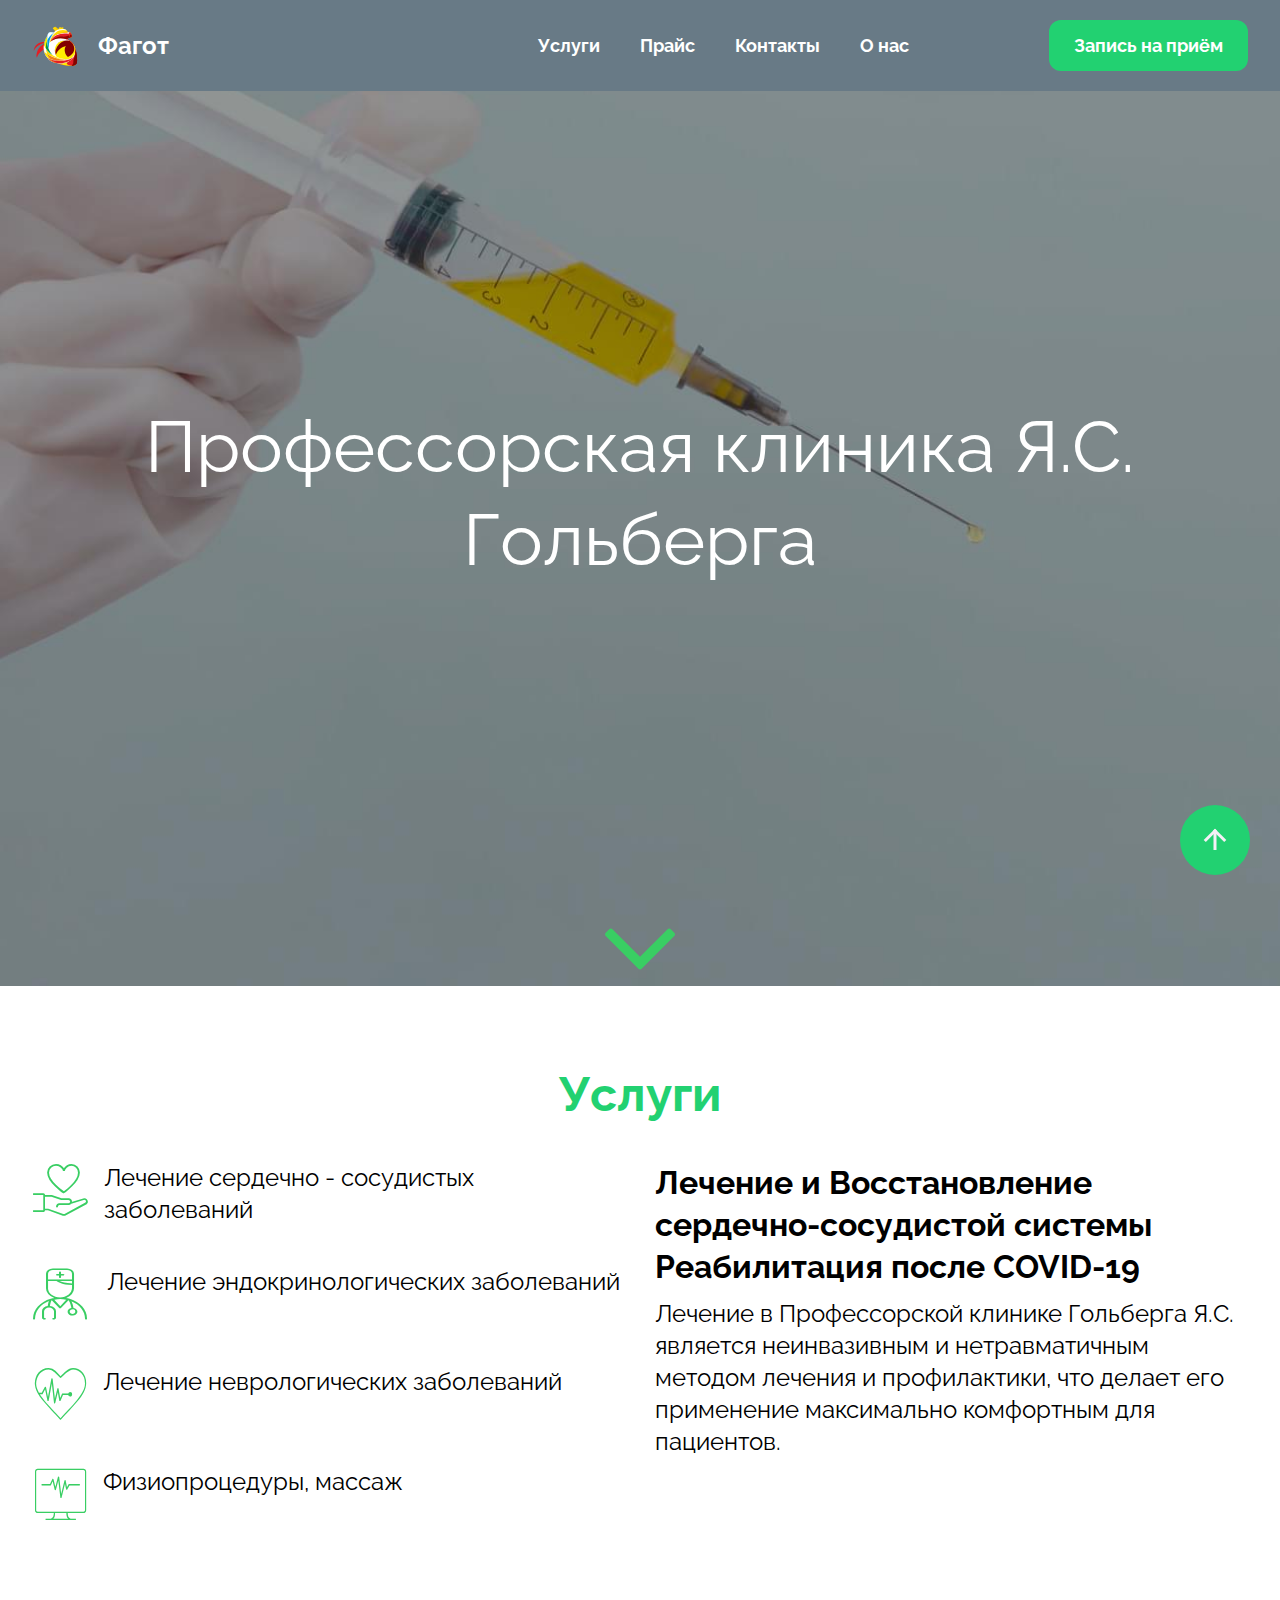
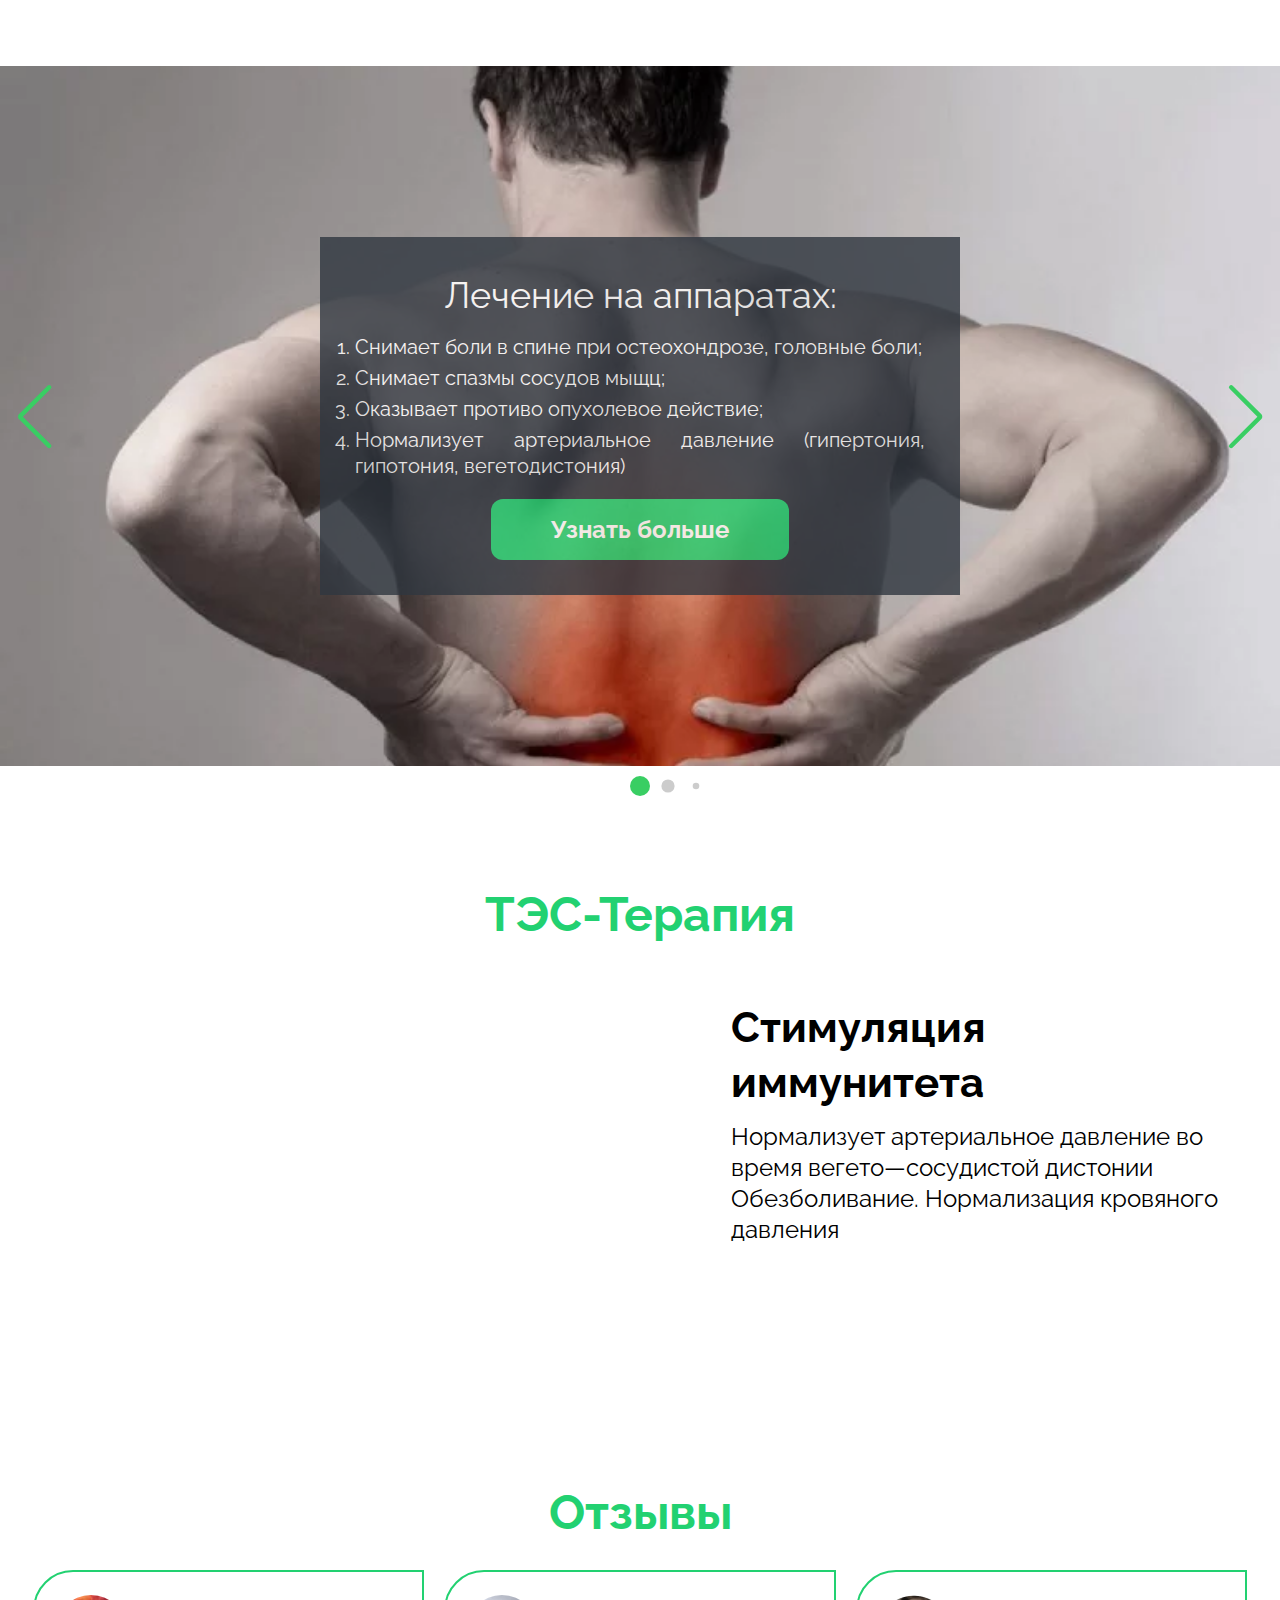
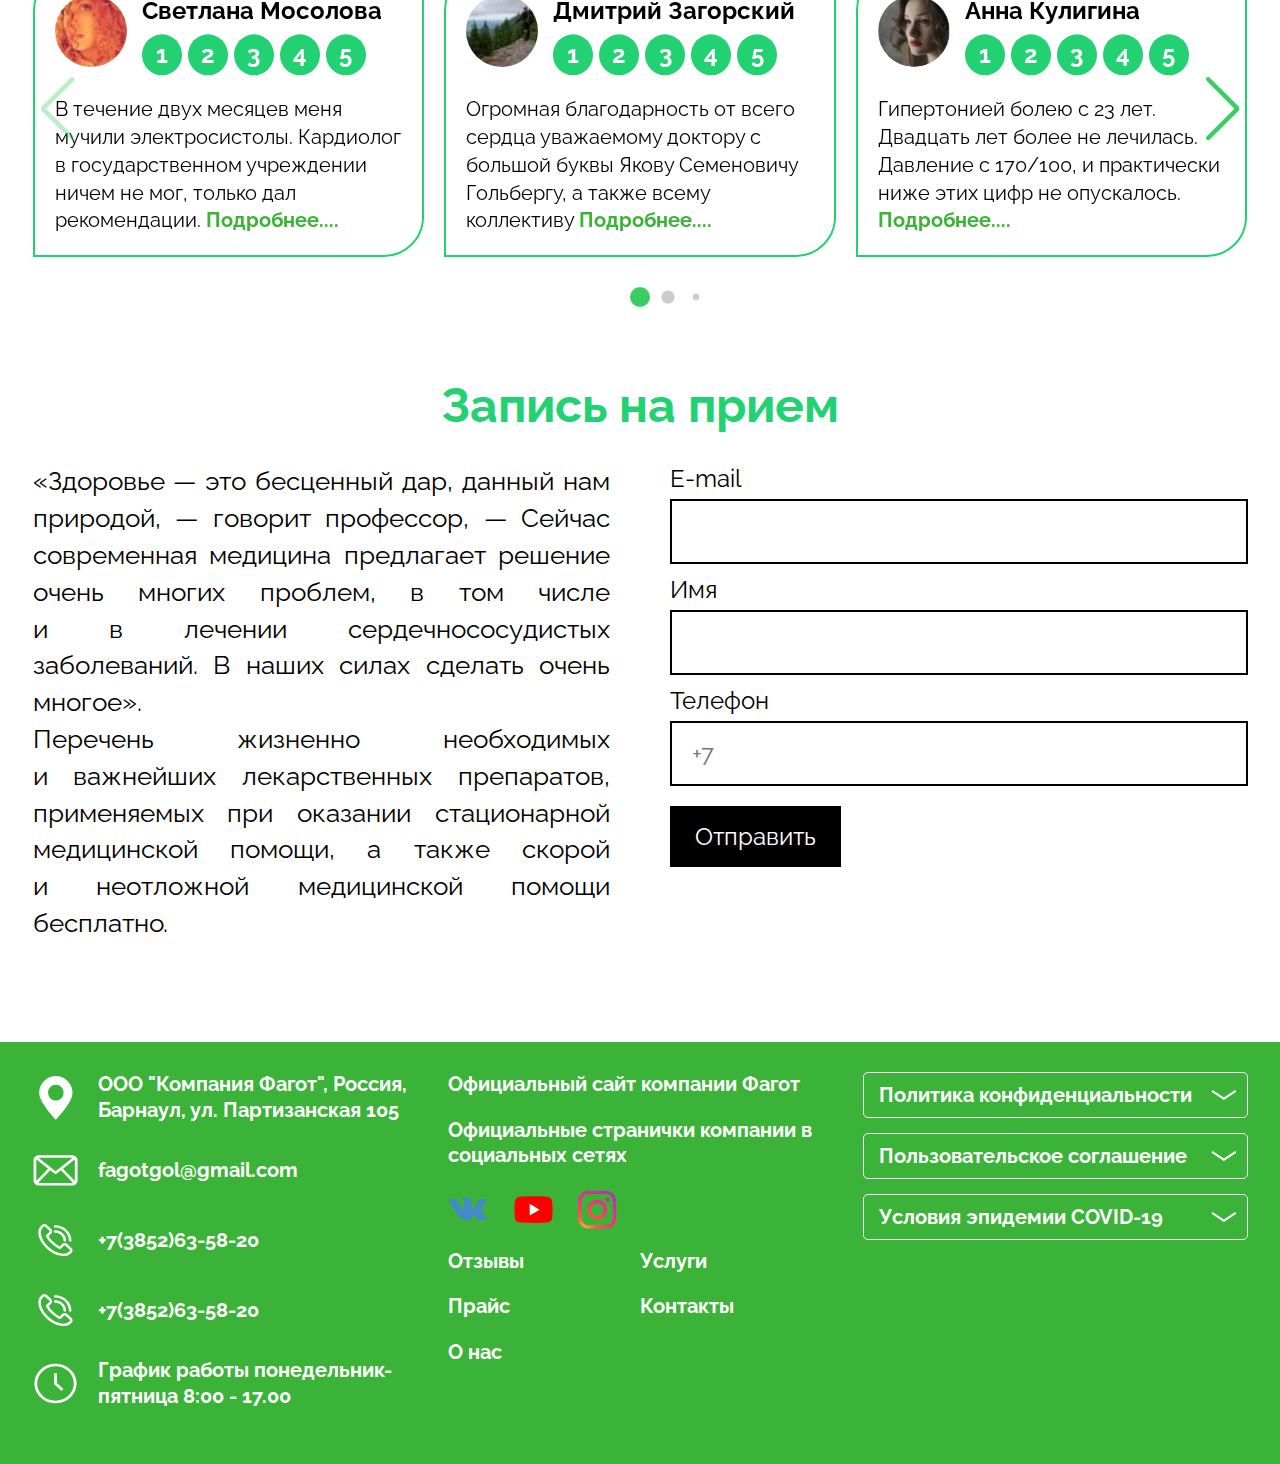
==== index.html @ f6bd38ea "Add files via upload" ====
<!DOCTYPE html>
<html lang="ru">

<head>
	<title>Главная</title>
	<meta charset="UTF-8">
	<meta name="format-detection" content="telephone=no">
	<!-- <style>body{opacity: 0;}</style> -->
	<link rel="stylesheet" href="css/style.min.css?_v=20220324200628">
	<link rel="stylesheet" href="css/style.min.css?_v=20220324200628">
	<link rel="shortcut icon" href="favicon.ico">

	<!-- <meta name="robots" content="noindex, nofollow"> -->
	<meta name="viewport" content="width=device-width, initial-scale=1.0">
</head>

<body>
	<!--  WRAPPER -->
	<div data-sticky class="wrapper">
		<!--   HEADER	 -->

		<header data-sticky-item class="header">
			<div class="header__container">
				<div class="header__menu menu">
					<!--  HEADER -->
					<div class="logo">
						<a href="https://kenformrey.github.io/Fagot/" class="header__logo"><img src="img/Logo.svg" alt="">

							<h3 href="https://kenformrey.github.io/Fagot/">Фагот</h3>

						</a>
					</div>

					<div class="menu__nav menu">
						<nav class="menu__body">
							<ul class="menu__list">
								<li class="menu__item hidden"><a href="https://kenformrey.github.io/Fagot/" class="menu__link">Главная</a>
								</li>
								<li class="menu__item"><a href="Services.html" class="menu__link">Услуги </a></li>
								<li class="menu__item"><a href="Price.html" class="menu__link">Прайс </a></li>
								<li class="menu__item"><a href="Contacts.html" class="menu__link">Контакты </a></li>
								<li class="menu__item"><a href="About.html" class="menu__link">О нас </a></li>
								<li class="social__icons">
									<div class="social__icon">
										<a href="https://vk.com/id380587980"> <img src="img/Footer/Social/vk.svg" alt=""> </a>
									</div>

									<div class="social__icon">
										<a href="https://www.youtube.com/channel/UCD90CI_VDaVIHZNmUctW5lA"> <img src="img/Footer/Social/Youtube.svg" alt=""> </a>
									</div>

									<div class="social__icon">
										<a href="https://www.instagram.com/professorskaya_klinika/"> <img src="img/Footer/Social/Instagram.svg" alt=""></a>
									</div>



								</li>
							</ul>
						</nav>
						<button data-da=".menu__list,769" type="submit" class="button button__header">Запись на приём</button>

						<!-- Icon burger -->
						<button type="button" class="menu__icon icon-menu"><span></span></button>
					</div>


				</div>


			</div>

		</header>
		<main class="page">
			<!-- ScrollBtn -->
			<a id="back-to-top" class="isShowBtn"></a>
			<!-- data-fullscreen -->
			<div data-fullscreen class="fullscreen fullscreen__one">
				<div class="fullscreen__body __container">
					<h1 class="fullscreen__title">Профессорская клиника Я.С. Гольберга</h1>

					<div class="arrow-down">

						<a href="#services">
							<img src="img/angle-arrow-down.svg" alt="">
						</a>
					</div>

				</div>

				<div class="fullscreen__image -ibg">
					<img src="img/Home/bg.jpg" alt="">
				</div>

			</div>

			<div class="Services" id="services">
				<div class="Services__container">

					<div class="Services__title title">
						<h3>Услуги</h3>
					</div>

					<div class="Services__row -row">

						<div class="Services__column -column">
							<div class="Services__item item">
								<div class="item__row">
									<div class="item__icon _icon-Hand"></div>
									<div class="item__text">Лечение сердечно -
										сосудистых заболеваний</div>
								</div>

							</div>

							<div class="Services__item item">
								<div class="item__row">
									<div class="item__icon _icon-Doctor"></div>
									<div class="item__text">Лечение эндокринологических заболеваний</div>
								</div>

							</div>

							<div class="Services__item item">
								<div class="item__row">
									<div class="item__icon _icon-Heart"></div>
									<div class="item__text">Лечение неврологических
										заболеваний</div>
								</div>

							</div>

							<div class="Services__item item">
								<div class="item__row">
									<div class="item__icon _icon-Monitor"></div>
									<div class="item__text">Физиопроцедуры,
										массаж
									</div>
								</div>

							</div>
						</div>

						<div class="Services__column -column">
							<div class="Services__item item">
								<div class="item__content ">
									<div class="item__title"> Лечение и Восстановление
										сердечно-сосудистой системы
										Реабилитация после COVID-19</div>
									<div class="item__text">
										Лечение в Профессорской клинике Гольберга Я.С. является неинвазивным и нетравматичным методом
										лечения и
										профилактики,
										что делает его применение максимально комфортным для пациентов. </div>
								</div>

							</div>
						</div>

					</div>

				</div>
			</div>

			<!-- Оболочка слайдера -->
			<div class="image__slider swiper">
				<!-- Двигающееся часть слайдера -->
				<div class="image__wrapper swiper-wrapper">

					<!-- Слайд -->
					<div class="image-slider__slide swiper-slide">

						<div class="image-slider__image ">
							<img src="img/Home/Slider/3.webp" alt="Картинка">
						</div>

						<div class="image-slider__description">
							<div class="image-slider__content">
								<div class="image-slider__title">
									<h4> Лечение на аппаратах: </h4>
								</div>

								<div class="image-slider__text">
									<ol>
										<li> Снимает боли в спине при остеохондрозе, головные боли;</li>
										<li> Снимает спазмы сосудов мыщц;</li>
										<li> Оказывает противо опухолевое действие;</li>
										<li> Нормализует артериальное давление (гипертония, гипотония, вегетодистония) </li>
									</ol>

								</div>

							</div>
							<button type="submit" class="button button__slider">Узнать больше</button>
						</div>

					</div>

					<div class="image-slider__slide swiper-slide">

						<div class="image-slider__image ">
							<img src="img/Home/Slider/5.webp" alt="Картинка">
						</div>

						<div class="image-slider__description">
							<div class="image-slider__content">
								<div class="image-slider__title">
									<h4> ДЛЯ СПОРТСМЕНОВ </h4>
								</div>

								<div class="image-slider__text">
									<ul>
										<li>Повышение бодрости и выносливости; </li>
										<li>Увеличение мышечной массы;</li>
										<li>Восстановление работоспособности у лиц тяжелого физического и умственного труда;</li>
										<li>Быстрейшие восстановление после длительных тренировок спортсменов;</li>
										<li>Подготовка спортсменов к ответственным Российским и Международным соревнованиям.</li>
									</ul>

								</div>

							</div>
							<button type="submit" class="button button__slider">Узнать больше</button>
						</div>

					</div>
					<div class="image-slider__slide swiper-slide">

						<div class="image-slider__image ">
							<img src="img/Home/Slider/2.webp" alt="Картинка">
						</div>

						<div class="image-slider__description">
							<div class="image-slider__content">
								<div class="image-slider__title">
									<h4> Лечение</h4>
								</div>

								<div class="image-slider__text">
									<ul>

										<li> гипертонических заболеваний, стенокардии, атеросклероза, поражения сосудов при саха­­­­рном
											диабете,
											ишемической болезни сердца, недостаточность кровообращения</li>

									</ul>

								</div>

							</div>
							<button type="submit" class="button button__slider">Узнать больше</button>
						</div>

					</div>

					<div class="image-slider__slide swiper-slide">

						<div class="image-slider__image ">
							<img src="img/Home/Slider/2.webp" alt="Картинка">
						</div>

						<div class="image-slider__description">
							<div class="image-slider__content">
								<div class="image-slider__title">
									<h4> Мы гарантируем </h4>
								</div>

								<div class="image-slider__text">
									<ol>
										<li> Cовременное оборудование и специалистов, умеющих в полной мере использовать его потенциал;</li>
										<li>Mаксимальное использование высокотехнологичных методов лечения;</li>
										<li>Высокое качество лечения, обеспечивающее лучший результат;</li>
										<li>Чёткая организация работы центра, а также оперативность и комфортность обслуживания.</li>
										<li>Мы предлагаем своим пациентам всегда радушный прием для каждого пациента с индивидуальным
											подходом!</li>
									</ol>

								</div>

							</div>
							<button type="submit" class="button button__slider">Узнать больше</button>
						</div>

					</div>

					<div class="image-slider__slide swiper-slide">

						<div class="image-slider__image ">
							<img src="img/Home/Slider/4.jpg" alt="Картинка">
						</div>

						<div class="image-slider__description">
							<div class="image-slider__content">
								<div class="image-slider__title">
									<h4> Прием кардиолога </h4>
								</div>

								<div class="image-slider__text">
									<ul>
										<li>(профессора, доктора мед.наук)</li>
										<li>Я.С. Гольберга</li>
									</ul>
								</div>

							</div>
							<button type="submit" class="button button__slider">Узнать больше</button>
						</div>

					</div>
				</div>

				<!-- Если нужна пагинация -->
				<div class="swiper-pagination"></div>
				<button type="button" class="swiper-button-prev"></button>
				<button type="button" class="swiper-button-next"></button>

			</div>

			<div class="therapy" id="therapy">
				<div class="therapy__container">
					<div class="therapy__title title">
						<h3>ТЭС-Терапия</h3>
					</div>

					<div class="therapy__body">
						<div class="therapy__item">
							<div class="item__video">
								<iframe src="https://www.youtube.com/embed/3geR7danKWs" title="YouTube video player" frameborder="0" allow="accelerometer; autoplay; clipboard-write; encrypted-media; gyroscope; picture-in-picture" allowfullscreen></iframe>
							</div>

							<div class="item__content">
								<div class="item__content-title">
									<h4>
										Стимуляция иммунитета
									</h4>
								</div>

								<div class="item__content-text">
									<p>Нормализует артериальное давление во время вегето—сосудистой дистонии
									</p>
									<p> Обезболивание. Нормализация кровяного давления</p>
								</div>

							</div>
						</div>



					</div>

				</div>
			</div>

			<div class="Reviews">
				<div class="Reviews__container">

					<div class="Reviews__title title">
						<h3>Отзывы</h3>
					</div>
					<!-- Оболочка слайдера -->

					<div class="Reviews__slider swiper-reviews">

						<!-- Двигающееся часть слайдера -->
						<div class="Reviews__wrapper swiper-wrapper ">
							<!-- Слайд -->
							<div class="Reviews-slider__slide swiper-slide">

								<div class="Reviews-slide__body">
									<div class="Reviews-slide__header">

										<div class="Reviews-slider__image">
											<img src="img/Home/1.jpg" alt="Картинка">
										</div>

										<div class="Reviews-slider__title">
											<h4>Светлана Мосолова</h4>
											<div class="wrapper__span"><span class="span"></span><span class="number">1</span></div>
											<div class="wrapper__span"><span class="span"></span><span class="number">2</span></div>
											<div class="wrapper__span"><span class="span"></span><span class="number">3</span></div>
											<div class="wrapper__span"><span class="span"></span><span class="number">4</span></div>
											<div class="wrapper__span"><span class="span"></span><span class="number">5</span></div>


										</div>

									</div>

									<div class="Reviews-slide__body text">
										<p>
											В течение двух месяцев меня мучили электросистолы. Кардиолог в государственном учреждении ничем не
											мог, только
											дал рекомендации.
											<span class="Green"><a href="https://2gis.ru/barnaul/firm/563478234706903/tab/reviews">
													Подробнее....</a>
											</span>
										</p>
									</div>
								</div>

							</div>
							<!-- Слайд -->
							<div class="Reviews-slider__slide swiper-slide">

								<div class="Reviews-slide__body">
									<div class="Reviews-slide__header">

										<div class="Reviews-slider__image">
											<img src="img/Home/2.jpg" alt="Картинка">
										</div>

										<div class="Reviews-slider__title">
											<h4>Дмитрий Загорский</h4>
											<div class="wrapper__span"><span class="span"></span><span class="number">1</span></div>
											<div class="wrapper__span"><span class="span"></span><span class="number">2</span></div>
											<div class="wrapper__span"><span class="span"></span><span class="number">3</span></div>
											<div class="wrapper__span"><span class="span"></span><span class="number">4</span></div>
											<div class="wrapper__span"><span class="span"></span><span class="number">5</span></div>


										</div>

									</div>

									<div class="Reviews-slide__body text">
										<p>
											Огромная благодарность от всего сердца уважаемому доктору с большой буквы Якову Семеновичу
											Гольбергу, а также
											всему коллективу <span class="Green"><a href="https://2gis.ru/barnaul/firm/563478234706903/tab/reviews"> Подробнее....</a>
											</span></p>
									</div>
								</div>

							</div>

							<!-- Слайд -->
							<div class="Reviews-slider__slide swiper-slide">

								<div class="Reviews-slide__body">
									<div class="Reviews-slide__header">

										<div class="Reviews-slider__image">
											<img src="img/Home/avatar girl Rewiews slider.png" alt="Картинка">
										</div>

										<div class="Reviews-slider__title">
											<h4>​Анна Кулигина</h4>
											<div class="wrapper__span"><span class="span"></span><span class="number">1</span></div>
											<div class="wrapper__span"><span class="span"></span><span class="number">2</span></div>
											<div class="wrapper__span"><span class="span"></span><span class="number">3</span></div>
											<div class="wrapper__span"><span class="span"></span><span class="number">4</span></div>
											<div class="wrapper__span"><span class="span"></span><span class="number">5</span></div>


										</div>

									</div>

									<div class="Reviews-slide__body text">
										<p>
											Гипертонией болею с 23 лет. Двадцать лет более не лечилась. Давление с 170/100, и практически ниже
											этих цифр
											не опускалось.
											<span class="Green"><a href="https://2gis.ru/barnaul/firm/563478234706903/tab/reviews">
													Подробнее....</a>
											</span>
										</p>
									</div>
								</div>

							</div>

							<!-- Слайд -->
							<div class="Reviews-slider__slide swiper-slide">

								<div class="Reviews-slide__body">
									<div class="Reviews-slide__header">

										<div class="Reviews-slider__image">
											<img src="img/Home/3.jpg" alt="Картинка">
										</div>

										<div class="Reviews-slider__title">
											<h4>ra9ygu 711</h4>
											<div class="wrapper__span"><span class="span"></span><span class="number">1</span></div>
											<div class="wrapper__span"><span class="span"></span><span class="number">2</span></div>
											<div class="wrapper__span"><span class="span"></span><span class="number">3</span></div>
											<div class="wrapper__span"><span class="span"></span><span class="number">4</span></div>
											<div class="wrapper__span"><span class="span"></span><span class="number">5</span></div>


										</div>

									</div>

									<div class="Reviews-slide__body text">
										<p>
											Кайдалов Александр Геннадьевич высококлассный специалист! Записал на прием маму,ей 83! После
											участковых врачей
											и 13 назначенных<span class="Green"><a href="https://2gis.ru/barnaul/firm/563478234706903/tab/reviews">
													Подробнее....</a>
											</span></p>
									</div>
								</div>

							</div>

							<!-- Слайд -->
							<div class="Reviews-slider__slide swiper-slide">

								<div class="Reviews-slide__body">
									<div class="Reviews-slide__header">

										<div class="Reviews-slider__image">
											<img src="img/Home/4.jpg" alt="Картинка">
										</div>

										<div class="Reviews-slider__title">
											<h4>​Ангелина Фокель</h4>
											<div class="wrapper__span"><span class="span"></span><span class="number">1</span></div>
											<div class="wrapper__span"><span class="span"></span><span class="number">2</span></div>
											<div class="wrapper__span"><span class="span"></span><span class="number">3</span></div>
											<div class="wrapper__span"><span class="span"></span><span class="number">4</span></div>



										</div>

									</div>

									<div class="Reviews-slide__body text">
										<p>
											Я прошла лечение уже третий раз у Якова Семеновича, так как ни одна больница не помогла мне...
											Я.С.Гольберг - это,
											действительно, настоящий<span class="Green"><a href="https://2gis.ru/barnaul/firm/563478234706903/tab/reviews"> Подробнее....</a>
											</span></p>
									</div>
								</div>

							</div>

						</div>

						<div class="swiper-pagination"></div>
						<button type="button" class="swiper-button-prev"></button>
						<button type="button" class="swiper-button-next"></button>


					</div>

				</div>

			</div>

			<div class="form">
				<div class="form__container">
					<div class="form__title title">
						<h3>Запись на прием</h3>
					</div>

					<div class="form__body">
						<div class="form__row">

							<div class="form__column">
								<div class="form__text">
									<p>&laquo;Здоровье&nbsp;&mdash; это бесценный дар, данный нам природой,&nbsp;&mdash; говорит
										профессор,&nbsp;&mdash; Сейчас современная медицина предлагает решение очень многих проблем, в&nbsp;том
										числе
										и&nbsp;в&nbsp;лечении сердечнососудистых заболеваний. В&nbsp;наших силах сделать очень многое&raquo;.
									<p> Перечень жизненно необходимых и&nbsp;важнейших лекарственных препаратов, применяемых при оказании
										стационарной
										медицинской помощи, а&nbsp;также скорой и&nbsp;неотложной медицинской помощи бесплатно.</p>
									</p>
								</div>
							</div>

							<div class="form__column">
								<form action="" method="POST" class="form__content">
									<div class="form__line">
										<label for="inp" class="form__label">E-mail</label>
										<input class="input" autocomplete="off" type="email" name="form[]" data-required="email" data-error="Неправильный E-mail">
									</div>

									<div class="form__line">
										<label for="inp" class="form__label">Имя</label>
										<input autocomplete="off" type="text" name="form[]" data-required="email" data-error="Неправильное Имя" class="input">
									</div>

									<div class="form__line">
										<label for="inp" class="form__label">Телефон</label>

										<input data-inputmask="'mask': '9' , 'repeat' : 11, 'greedy' : true" class="input" name="phone" placeholder="+7" autocomplete="off" data-error="Неправильный телефон" data-required="phone" type="tel" id="phone">

									</div>

									<button type="submit" class="form__button">Отправить</button>
								</form>
							</div>

						</div>





					</div>
				</div>
			</div>
		</main>
		<footer class="footer">
			<div class="footer__container">
				<div class="footer__row">

					<div class="footer__column">
						<ul class="footer__contacts">
							<li class="footer__item">
								<div class="item__img">
									<img src="img/Footer/Contacts/Marker.svg" alt="">
								</div>
								<div class="footer__text">
									<p>
										<a class="link" href="https://www.google.com/maps?ll=53.337132,83.779655&z=16&t=m&hl=en&gl=RU&mapclient=embed&cid=17492435233953632074">ООО
											"Компания Фагот", Россия, Барнаул, ул. Партизанская 105 </a>
									</p>
								</div>

							</li>

							<li class="footer__item">

								<div class="item__img">
									<img src="img/Footer/Contacts/Email.svg" alt="">
								</div>

								<div class="footer__text">
									<p>
										fagotgol@gmail.com
									</p>
								</div>

							</li>

							<li class="footer__item">

								<div class="item__img">
									<img src="img/Footer/Contacts/Phone.svg" alt="">
								</div>

								<div class="footer__text">
									<p>
										<a class="link" href="tel:+7(3852)63-58-2"> +7(3852)63-58-20</a>
									</p>
								</div>

							</li>
							<li class="footer__item">

								<div class="item__img">
									<img src="img/Footer/Contacts/Phone.svg" alt="">
								</div>

								<div class="footer__text">
									<p>
										<a class="link" href="tel:+7(3852)63-58-2"> +7(3852)63-58-20</a>

									</p>
								</div>

							</li>

							<li class="footer__item">

								<div class="item__img">
									<img src="img/Footer/Contacts/Clock.svg" alt="">
								</div>

								<div class="footer__text">
									<p>
										График работы
										понедельник-пятница
										8:00 - 17.00
									</p>
								</div>

							</li>


						</ul>
					</div>

					<div class="footer__column">
						<ul class="footer__social">
							<li>
								<p></p>
								Официальный сайт компании Фагот
							</li>

							<li>
								Официальные странички
								компании в социальных сетях
							</li>

							<li class="social__icons">
								<div class="social__icon">
									<a href="https://vk.com/id380587980"> <img src="img/Footer/Social/vk.svg" alt=""> </a>
								</div>

								<div class="social__icon">
									<a href="https://www.youtube.com/channel/UCD90CI_VDaVIHZNmUctW5lA"> <img src="img/Footer/Social/Youtube.svg" alt=""> </a>
								</div>

								<div class="social__icon">
									<a href="https://www.instagram.com/professorskaya_klinika/"> <img src="img/Footer/Social/Instagram.svg" alt=""></a>
								</div>

							</li>
							<ul class="pages">
								<li><a class="link" href="https://prodoctorov.ru/barnaul/lpu/24762-fagot/otzivi/#tab-content"> Отзывы </a>
								</li>

								<li>
									<a class="link" href="Services.html">Услуги</a>
								</li>

								<li>
									<a class="link" href="Price.html">Прайс</a>
								</li>

								<li>
									<a class="link" href="Contacts.html">Контакты</a>
								</li>

								<li>
									<a class="link" href="About.html">О нас</a>
								</li>
							</ul>



						</ul>

					</div>

					<div class="footer__column">

						<div data-one-spoller data-spollers class="spollers">
							<div class="spollers__item">
								<button type="button" data-spoller class="spollers__title"> Политика конфиденциальности</button>
								<div class="spollers__body">Настоящая Политика конфиденциальности является составной частью
									Пользовательского
									соглашения Сайта и действует в отношении всей информации, в том числе персональных данных Пользователя,
									получаемых Администрацией Сайта в процессе работы Пользователя с Сайтом, исполнения Пользовательского
									соглашения
									и соглашений между Администрацией сайта и Пользователем.</div>
							</div>

							<div class="spollers__item">
								<button type="button" data-spoller class="spollers__title"> Пользовательское соглашение</button>
								<div class="spollers__body">
									Настоящее пользовательское соглашение (далее - «Соглашение») регулирует порядок работы настоящего сайта
									(далее -
									«Сайт»), определяет условия использования материалов и сервисов Сайта. Администратор Сайта указывает
									информацию о
									себе, а также, контактные данные для обратной связи на Сайте. Настоящее Соглашение является публичной
									офертой в
									соответствии с действующим законодательством Российской Федерации. Совершение конклюдентных действий
									физическими,
									либо юридическими лицами (далее - «Пользователь»), направленных на использование Сайта считается
									безусловным
									принятием (акцептом) данного Соглашения. Настоящим Пользователь подтверждает, что акцепт Соглашения
									равносилен
									подписанию и заключению Соглашения на условиях, изложенных в настоящем Соглашении.
									Условия использования сайта
									Использование любых материалов и сервисов Сайта регулируется нормами действующего законодательства
									Российской
									Федерации. Материалы и сервисы Сайта предназначены исключительно для использования в законных целях.
									Пользователь вправе по своему усмотрению знакомиться с материалами сайта и сервисами Сайта, заказывать и
									приобретать товары и/или услуги предлагаемые на Сайте.
									Пользователь соглашается использовать Сайт, не нарушая имущественных и/или неимущественных прав третьих
									лиц, а
									равно запретов и ограничений, установле­­­­­­­­­­нных применимым правом, включая без ограничения:
									авторские и
									смежные права, права на товарные знаки, знаки обслуживания и наименования мест происхождения товаров,
									права на
									промышленные образцы, права использовать изображения людей, а также любых действий, которые приводят или
									могут
									привести к нарушению нормальной работы Сайта и сервисов Сайта, в частности используя программы для
									вмешательства
									или попытки вмешательства в процесс нормального функционирования Сайта.
									Использование материалов Сайта без согласия правообладателя не допускается. Для правомерного использования
									материалов Сайта необходимо согласие Администратора сайта или правообладателя материалов.
									При наличии технической возможности Пользователь вправе оставлять комментарии и иные записи на Сайте.
									Пользователь
									гарантирует, что комментарии или иные записи не нарушают применимого законодательства, не содержат
									материалов
									незаконного, непристойного, клеветнического, дискредитирующего, угрожающего, порнографического,
									враждебного
									характера, а также содержащих домогательства и признаки расовой или этнической дискриминации, призывающих
									к
									совершению действий, которые могут быть квалифицированы как уголовные преступления, равно как и считаться
									недопустимыми по иным причинам, материалов, пропагандирующих культ насилия и жестокости, материалов,
									содержащих
									нецензурную брань. Администрация Сайта не обязуется проводить предварительную модерацию материалов и
									записей на
									Сайте Пользователями. За комментариии записи на Сайте оставленные Пользователем, Пользователь несет
									ответственность
									самостоятельно и в полном объеме.
									Администратор Сайта не несет ответственности за посещение и использование Пользователем внешних ресурсов,
									ссылки на
									которые могут содержаться на Сайте, Пользователь переходит по ссылкам содержащимся на Сайте на внешние
									ресурсы, по
									своему усмотрению на свой страх и риск.
									Пользователь согласен с тем, что Администрация Сайта не несет ответственности перед Пользователем в связи
									с любыми
									возможными или возникшими потерями или убытками, связанными с любым содержанием Сайта, товарами или
									услугами,
									доступными на Сайте или полученными через внешние сайты или ресурсы, либо иные контакты Пользователя, в
									которые он
									вступил, используя размещенную на Сайте информацию или ссылки навнешние ресурсы.
									Предоставление в любой форме (регистрация на Сайте, осуществление заказов, подписка на рекламныерассылки
									итд.)
									своих персональных данных Администрации сайта, Пользователь выражает согласие на обработку персональных
									данных
									Администрацией сайта в соответствии с Федеральным законом “О персональных данных” от 27.07.2006№152-ФЗ.
									Обработка
									персональных данных Пользователя регулируется действующим законодательством Российской Федерации и
									Политикой
									конфиденциальности Сайта.
									Администратор Сайта вправе в любое время в одностороннем порядке, без каких либо уведомлений Пользователя,
									изменять
									содержимое Сайта, а также изменять условия настоящего Соглашения. Такие изменения вступают в силу с
									момента
									размещения новой версии Соглашения на данной странице. Актуальная версия Соглашения всегда расположена на
									данной
									странице. Для избежания споров по поводу изменения Соглашения Администратор Сайта рекомендует периодически
									ознакамливаться с содержимым Соглашения расположенного на данной странице. При несогласии Пользователя с
									внесенными
									изменениями он обязан отказаться от использования Сайта.
									Администратор Сайта вправе в одностороннем порядке ограничивать доступ Пользователя на Сайт, если будет
									обоснованно
									считать, что Пользователь ведет неправомерную деятельность. Кроме того, администратор вправе удалять
									материалы
									Пользователей по требованию уполномоченных органов государственной власти или заинтересованных лиц в
									случае, если
									данные материалы нарушают применимое законодательство или права третьих лиц.
									Администратор Сайта и Пользователь несут ответственность за неисполнение или ненадлежащее исполнение своих
									обязательств в соответствии с Соглашением и действующим законодательством Российской Федерации.
									Администратор Сайта
									не несет ответственность за технические перебои в работе Сайта, вместе с тем Администратор Сайта обязуется
									принимать все разумные меры для предотвращения таких перебоев.
									Все возможные споры, вытекающие из настоящего Соглашения или связанные с ним, подлежат разрешению в
									соответствии с
									действующим законодательством Российской Федерации.
									Все данные, размещенные или размещаемые на настоящем Сайте, находятся на оборудовании находящемся на
									территории
									Российской Федерации.
									Администратор вправе прекращать работу Сайта, а равно частично или полностью прекращать доступ к сайту до
									завершения необходимого технического обслуживания и (или) модернизации Сайта.
									Совершая действия по принятию настоящего Соглашения (оферты), Пользователь гарантирует, что ознакомлен,
									соглашается, полностью и безоговорочно принимает все условия Соглашения в целом, обязуется их соблюдать.
								</div>
							</div>

							<div class="spollers__item">
								<button type="button" data-spoller class="spollers__title"> Условия эпидемии COVID-19 </button>
								<div class="spollers__body">
									<p>С учетом внесенных изменений в Указ губернатора Алтайского края от 31.03.2020
										‹‹Об
										отдельных мерах по предупреждению завоза и распространения новой короновирусной инфекции COVID-19›› (от
										06.04.2020 №50) ООО “ Компания Фагот“ , Профессорская клиника Гольберга Я.С. возобновляет работу с
										30.04.2020г.
									<p> Профессорская клиника Гольберга Я.С., НЕ ПРИНИМАЕТ при:
										- Температуре тела выше 37 °С.
										- Наличии признаков ОРВИ.
										- При сроке менее 14 дней, после прибытия из-за границы, городов, районов установленных на карантин.
										- Если менее 14 дней был в контакте с больным COVID-19.
										Полный текст приказа размещен на официальном сайте Правительства Алтайского края
										-https://www.altairegion22.ru
										/upload/iblock/968/44_UG_31
										.03.2020.pdf</p>

									<p> Прием ведётся только по предварительной записи,
										во избежание одномоментного скопления большого количества людей в вестибюле и коридорах клиники. С
										этой же
										целью просим вас, по возможности, ограничить количество сопровождающих лиц. На входе всем пациентам
										проводится
										термометрия.</p>
									<p>В клинике предприняты все необходимые меры для профилактики распространения инфекции.
										Очень просим вас, при наличии возможности, посещать клинику в индивидуальных средствах защиты (лицевой
										маске) .
										Мы готовы принять пациентов с заболеваниями и состояниями, при которых отсрочка оказания медицинской
										помощи на
										определенное время, может повлечь за собой ухудшение состояния, угрозу жизни, здоровью, включая острые
										заболевания, обострение хронических заболеваний.</p>

									</p>
								</div>
							</div>
						</div>

					</div>

				</div>
			</div>

		</footer>

	</div>
	<!-- 
<div id="popup" aria-hidden="true" class="popup">
	<div class="popup__wrapper">
		<div class="popup__content">
			<button data-close type="button" class="popup__close">Закрыть</button>
			<div class="popup__text">
			</div>
		</div>
	</div>
</div>
 -->

	<script src="js/app.min.js?_v=20220324200628"></script>


</body>


</html>
---- css/style.min.css ----
@charset "UTF-8";@import url(https://fonts.googleapis.com/css?family=Raleway:regular,700,900&display=swap);@font-face{font-family:icons;font-display:swap;src:url(../fonts/icons.woff2) format("woff2"),url(../fonts/icons.woff) format("woff");font-weight:400;font-style:normal}[class*=_icon-]:before{font-family:icons;font-style:normal;font-weight:400;font-variant:normal;text-transform:none;line-height:1;-webkit-font-smoothing:antialiased;-moz-osx-font-smoothing:grayscale}._icon-Monitor:before{content:"\e900";color:#39ce63}._icon-Heart:before{content:"\e901";color:#39ce63}._icon-Squares:before{content:"\e902"}._icon-Doctor:before{content:"\e903";color:#39ce63}._icon-Hand:before{content:"\e904";color:#39ce63}._icon-Clock:before{content:"\e905"}._icon-Car:before{content:"\e906"}._icon-Phone:before{content:"\e907"}._icon-Marker:before{content:"\e908"}._icon-vk .path1:before{content:"\e909";color:#fff}._icon-vk .path2:before{content:"\e90a";margin-left:-1.0322265625em;color:#4489c8}._icon-Instagram:before{content:"\e90b"}._icon-Parking:before{content:"\e937"}._icon-Telegram .path1:before{content:"\e938";color:#000}._icon-Telegram .path2:before{content:"\e939";margin-left:-.884765625em;color:#fff}._icon-E-mail:before{content:"\e93a"}._icon-youtube .path1:before{content:"\e93b";color:red}._icon-youtube .path2:before{content:"\e93c";margin-left:-1em;color:#fff}*{padding:0;margin:0;border:0}*,:after,:before{-webkit-box-sizing:border-box;box-sizing:border-box}body,html{height:100%;min-width:320px}body{color:#000;line-height:1;font-family:Raleway;font-size:1.125rem;-ms-text-size-adjust:100%;-moz-text-size-adjust:100%;-webkit-text-size-adjust:100%;-webkit-font-smoothing:antialiased;-moz-osx-font-smoothing:grayscale}button,input,textarea{font-family:Raleway;font-size:inherit}button{cursor:pointer;color:inherit;background-color:inherit}a{color:inherit}a:link,a:visited{text-decoration:none}a:hover{text-decoration:none}ul li{list-style:none}img{vertical-align:top}h1,h2,h3,h4,h5,h6{font-weight:inherit;font-size:inherit}.lock body{overflow:hidden;-ms-touch-action:none;touch-action:none}.wrapper{min-height:100%;overflow:hidden;display:-webkit-box;display:-ms-flexbox;display:flex;-webkit-box-orient:vertical;-webkit-box-direction:normal;-ms-flex-direction:column;flex-direction:column}.wrapper>main{-webkit-box-flex:1;-ms-flex:1 1 auto;flex:1 1 auto}.wrapper>*{min-width:0}[class*=__container]{max-width:75.9375rem;-webkit-box-sizing:content-box;box-sizing:content-box;margin:0 auto;padding:0 1.25rem}.form__label{display:inline-block;line-height:1.2916666667}.form__label:not(:last-child){margin-bottom:5px}.form__button{display:-webkit-inline-box;display:-ms-inline-flexbox;display:inline-flex;padding:15px 25px;background:#000;color:#fff;-webkit-transition:all .2s ease-in-out 0s;-o-transition:all .2s ease-in-out 0s;transition:all .2s ease-in-out 0s;line-height:1.2916666667}.form__button:hover{background:#22d171;color:#fff}.button{display:-webkit-inline-box;display:-ms-inline-flexbox;display:inline-flex;padding:15px 25px;color:#fff;background:#22d171;font-weight:700;border-radius:12px;-webkit-transition:all .3s ease 0s;-o-transition:all .3s ease 0s;transition:all .3s ease 0s}.button._fw{width:100%}input[type=email],input[type=tel],input[type=text],textarea{-webkit-appearance:none;-moz-appearance:none;appearance:none}.input{border-radius:0!important;width:100%;display:block;padding:0 20px;height:65px;border:2px solid #000;line-height:1.2916666667}textarea.input{resize:none;padding:0 0}.spollers{display:-ms-grid;display:grid;gap:15px}.spollers__title{width:100%;cursor:default;text-align:left;border:1px solid #fff;padding:.625rem .9375rem;border-radius:.3125rem;position:relative;-webkit-transition:all .3s ease 0s;-o-transition:all .3s ease 0s;transition:all .3s ease 0s}._spoller-init .spollers__title{cursor:pointer}._spoller-init .spollers__title::after,._spoller-init .spollers__title::before{content:"";position:absolute;right:10px;top:50%;background-color:#fff;height:2px;width:15px;-webkit-transition:-webkit-transform .5s ease 0s;transition:-webkit-transform .5s ease 0s;-o-transition:transform .5s ease 0s;transition:transform .5s ease 0s;transition:transform .5s ease 0s,-webkit-transform .5s ease 0s}._spoller-init .spollers__title::before{-webkit-transform:translate(-75%,-50%) rotate(34deg);-ms-transform:translate(-75%,-50%) rotate(34deg);transform:translate(-75%,-50%) rotate(34deg)}._spoller-init .spollers__title::after{-webkit-transform:translate(0,-50%) rotate(-34deg);-ms-transform:translate(0,-50%) rotate(-34deg);transform:translate(0,-50%) rotate(-34deg)}._spoller-init .spollers__title._spoller-active::before{-webkit-transform:translateX(-75%) rotate(-34deg);-ms-transform:translateX(-75%) rotate(-34deg);transform:translateX(-75%) rotate(-34deg)}._spoller-init .spollers__title._spoller-active::after{-webkit-transform:rotate(34deg);-ms-transform:rotate(34deg);transform:rotate(34deg)}.spollers__body{padding:1.25rem;border-radius:.3125rem;border:1px solid #eee;width:100%}[data-showmore-button]{margin-top:15px;color:#fff;background:#22d171;padding:15px 25px;border-radius:15px;line-height:1.3;font-weight:700}[data-showmore-button]:hover{background:#000}[data-showmore-button] span:last-child{display:none}._showmore-active [data-showmore-button] span{display:none}._showmore-active [data-showmore-button] span:last-child{display:block}[data-fullscreen]{min-height:100vh}.touch [data-fullscreen]{min-height:calc(var(--vh,1vh) * 100)}[data-sticky]{position:relative}[class*=-ibg]{position:relative}[class*=-ibg] img{position:absolute;width:100%;height:100%;top:0;left:0;-o-object-fit:cover;object-fit:cover}[class*=-ibg_contain] img{-o-object-fit:contain;object-fit:contain}[class*=-row]{display:-webkit-box;display:-ms-flexbox;display:flex;-ms-flex-wrap:wrap;flex-wrap:wrap;margin:0 -15px}[class*=-column]{-webkit-box-flex:1;-ms-flex:1 1 100%;flex:1 1 100%;padding:0 15px}.item__video{position:relative;overflow:hidden;height:0;padding-bottom:33.25%;-o-object-fit:cover;object-fit:cover}.item__video embed,.item__video iframe,.item__video object,.item__video video{position:absolute;top:0;left:0;width:100%;height:100%}.title{color:#22d171;line-height:1.1666666667;font-weight:700;text-align:center}.title__black{font-weight:700;text-align:center;line-height:1.3055555556}.item__icon{font-size:3.4375rem}.header{position:absolute;width:100%;left:0;top:0;z-index:50;min-height:60px;background:#687a86}.header__container{padding:20px 10px}.header__menu{display:-webkit-box;display:-ms-flexbox;display:flex;-webkit-box-align:center;-ms-flex-align:center;align-items:center}.header__logo{cursor:default;display:-webkit-box;display:-ms-flexbox;display:flex;-webkit-box-align:center;-ms-flex-align:center;align-items:center;width:45px;height:40px;font-size:1.5rem;font-weight:700;line-height:1.2916666667;color:#fff}.header__logo img{margin-right:1.25rem}.header__logo h3,.header__logo img{cursor:pointer}.menu__nav{display:-webkit-box;display:-ms-flexbox;display:flex;-webkit-box-align:center;-ms-flex-align:center;align-items:center;-webkit-box-flex:0;-ms-flex:0 1 auto;flex:0 1 auto}.menu__body{display:-webkit-box;display:-ms-flexbox;display:flex}.menu__list a{display:block}.menu .social__icons{display:none}.menu .social__icon img{width:50px;height:50px}.menu .social__icon:not(:last-child){margin-right:15px}.menu__item.hidden{display:none}.menu__link{position:relative;display:block;color:#fff;font-size:1.125rem;font-weight:700;line-height:1.2777777778}.logo{-webkit-box-flex:1;-ms-flex:1 0 160px;flex:1 0 160px}.button__header{-webkit-transition:all .4s ease-out;-o-transition:all .4s ease-out;transition:all .4s ease-out}.button__header:hover{background:#000}.icon-menu{display:none}.footer{padding:30px 0;background:#3bb338}.footer__row{display:-webkit-box;display:-ms-flexbox;display:flex;margin:0 -15px;-ms-flex-wrap:wrap;flex-wrap:wrap}.footer .pages{display:-ms-grid;display:grid;-ms-grid-columns:1fr 1fr;grid-template-columns:1fr 1fr}.footer .link{cursor:pointer;position:relative}.footer .link:after{content:"";position:absolute;bottom:-8px;left:0;right:0;width:100%;height:3px;-webkit-transform:scaleX(0);-ms-transform:scaleX(0);transform:scaleX(0);background-color:#fff;-webkit-transition:-webkit-transform .3s;transition:-webkit-transform .3s;-o-transition:transform .3s;transition:transform .3s;transition:transform .3s,-webkit-transform .3s}.footer .link:hover:after{-webkit-transform:scaleX(1);-ms-transform:scaleX(1);transform:scaleX(1)}.footer__column{-webkit-box-flex:1;-ms-flex:1 1 33.3%;flex:1 1 33.3%;padding:0 15px;color:#fff;line-height:1.2777777778;font-weight:700}.footer__column:not(:last-child){margin-bottom:25px}.footer__item{display:-webkit-box;display:-ms-flexbox;display:flex;position:relative;-webkit-box-align:center;-ms-flex-align:center;align-items:center}.footer__item:not(:last-child){margin-bottom:25px}.footer .item__img{padding-right:20px}.footer .item__img img{width:45px;height:45px}.footer__social li:not(:last-child){margin-bottom:20px}.footer .social__icons{display:-webkit-box;display:-ms-flexbox;display:flex;-webkit-box-align:center;-ms-flex-align:center;align-items:center}.footer .social__icon{cursor:pointer}.footer .social__icon img{width:40px;height:40px}.footer .social__icon:not(:last-child){margin-right:25px}.spollers__title{font-weight:700}#back-to-top{position:fixed;right:30px;bottom:25px;width:70px;height:70px;border:transparent;border-radius:50%;background:#22d171;cursor:pointer;z-index:10}#back-to-top::after,#back-to-top:before{content:"";position:absolute;top:50%;left:50%;-webkit-transform:translate(-50%,-50%);-ms-transform:translate(-50%,-50%);transform:translate(-50%,-50%)}#back-to-top:before{width:3px;height:20px;border-top-left-radius:3px;border-top-right-radius:3px;background:#f5f0f6}#back-to-top:after{width:16px;height:16px;-webkit-transform:translate(-50%,-50%) rotate(45deg);-ms-transform:translate(-50%,-50%) rotate(45deg);transform:translate(-50%,-50%) rotate(45deg);border-top:3px solid #f5f0f6;border-left:3px solid #f5f0f6}.isShowBtn{opacity:1;-webkit-transition:.5s ease-in-out;-o-transition:.5s ease-in-out;transition:.5s ease-in-out}.isShowBtn__hide{opacity:0}.fullscreen{display:-webkit-box;display:-ms-flexbox;display:flex;-webkit-box-align:center;-ms-flex-align:center;align-items:center}.fullscreen__one{position:relative}.fullscreen__body{position:relative;max-width:100%;margin:0 auto;text-align:center;z-index:1}.fullscreen__title{font-size:4.5rem;line-height:1.2916666667;color:#fff}.fullscreen__image{position:absolute;width:100%;height:100%;top:0;left:0}.fullscreen__image img{-o-object-position:left;object-position:left}.arrow-down{position:absolute;display:-webkit-box;display:-ms-flexbox;display:flex;cursor:pointer;top:108%;left:50%;-webkit-transform:translate(-50%,-50%);-ms-transform:translate(-50%,-50%);transform:translate(-50%,-50%)}.arrow-down img{padding:10px;width:90px;height:90px}.Services__column:not(:last-child){margin-bottom:2.5rem}.Services__item{display:-webkit-box;display:-ms-flexbox;display:flex;-webkit-box-align:center;-ms-flex-align:center;align-items:center}.Services__item:not(:last-child){margin-bottom:40px}.Services .item__row{display:-webkit-box;display:-ms-flexbox;display:flex;-webkit-box-align:start;-ms-flex-align:start;align-items:flex-start}.Services .item__content{-webkit-box-flex:0;-ms-flex:0 1 auto;flex:0 1 auto}.Services .item__text{line-height:1.3333333333}.Services .item__title{font-weight:700;line-height:1.3076923077;margin-bottom:.625rem}.swiper-slide{-ms-flex-negative:0;flex-shrink:0}.image-slider__slide{max-height:43.75rem}.image-slider__image{position:absolute;width:100%;height:100%;top:0;left:0;text-align:center}.image-slider__image img{position:absolute;width:100%;height:100%;top:0;left:0;-o-object-fit:cover;object-fit:cover;-o-object-position:center;object-position:center;z-index:0}.image-slider__description{padding:35px;background:#303740;text-align:center;opacity:.8;z-index:1}.image-slider__description .button__slider{line-height:1.2916666667;cursor:pointer}.image-slider__content{color:#fff;margin-bottom:1.25rem}.image-slider__title{line-height:1.3055555556;margin-bottom:.9375rem}.image-slider__text{text-align:justify;line-height:1.3}.image-slider__text li:not(:last-child){margin-bottom:5px}.therapy{position:relative}.therapy__item:not(:last-child){margin-bottom:30px}.item{position:relative}.item__content{-webkit-box-flex:0;-ms-flex:0 1 540px;flex:0 1 540px;text-align:left}.item__content-title{line-height:1.3157894737;font-weight:700;margin-bottom:.625rem}.item__content-text{font-weight:400;line-height:1.2916666667}.Reviews__slider{position:relative;overflow:hidden}.Reviews .swiper-button-next,.Reviews .swiper-button-prev{top:40%}.Reviews .swiper-button-next,.Reviews .swiper-rtl .swiper-button-prev{right:5px}.Reviews .swiper-button-prev,.Reviews .swiper-rtl .swiper-button-next{left:5px}.Reviews-slider{position:relative;display:-webkit-box;display:-ms-flexbox;display:flex;margin:0 auto}.Reviews-slider__slide{border:2px solid #22d171;border-top-left-radius:40px;border-bottom-right-radius:40px}.Reviews-slider__image img{border-radius:50%;height:72px;width:72px}.Reviews-slider__title{font-weight:700;line-height:1.55}.Reviews-slider__title .wrapper__span{position:relative;display:inline-block}.Reviews-slider__title span{display:inline-block;position:absolute;text-align:center;color:#fff;background:#22d171;border-radius:50%;-webkit-transform:translateY(30%);-ms-transform:translateY(30%);transform:translateY(30%)}.Reviews-slider__title .number{position:relative;padding:2px 10px;top:-.3em;width:40px}.Reviews-slide{display:-webkit-box;display:-ms-flexbox;display:flex;position:relative}.text{-webkit-box-flex:1;-ms-flex:1 1 auto;flex:1 1 auto;line-height:1.3888888889}.text .Green{cursor:pointer;color:#3bb338;font-weight:700}.text .Green:hover{color:#000}.form__content{-webkit-box-flex:1;-ms-flex:1 0 auto;flex:1 0 auto}.form__row{margin:0 -30px}.form__column{-webkit-box-flex:1;-ms-flex:1 1 50%;flex:1 1 50%;padding:0 30px}.form__column:not(:last-child){margin-bottom:20px}.form__text{-webkit-box-flex:0;-ms-flex:0 1 500px;flex:0 1 500px;text-align:justify;line-height:1.4166666667}.form__line:not(:last-child){margin-bottom:10px}.form__button{margin-top:.625rem}.category__column{-webkit-box-flex:0;-ms-flex:0 1 50%;flex:0 1 50%}.category .item__row{display:-webkit-box;display:-ms-flexbox;display:flex;margin:0 -15px}.category .item__body,.category .item__image{padding:0 15px}.category .item__image{-webkit-box-flex:1;-ms-flex:1 1 50%;flex:1 1 50%}.category .item__image img{max-width:100%}.category .item__body{-webkit-box-flex:0;-ms-flex:0 1 50%;flex:0 1 50%}.category .item__title{font-weight:700;line-height:1.3055555556}.category .item__title:hover{color:#22d171}.category .item__text{line-height:1.2916666667}.button__service{padding:15px 50px}.cardiopulse__spollers{padding-bottom:20px}.cardiopulse__spollers .spollers{gap:15px;display:-ms-grid;display:grid;-ms-grid-columns:1fr 1fr;grid-template-columns:1fr 1fr}.cardiopulse__spollers .spollers__item{-webkit-box-flex:1;-ms-flex:1 1 50%;flex:1 1 50%}.cardiopulse__spollers .spollers__title{-webkit-transition:all .3s ease 0s;-o-transition:all .3s ease 0s;transition:all .3s ease 0s;border:2px solid #000;line-height:1.2916666667}.cardiopulse__spollers .spollers__title::after,.cardiopulse__spollers .spollers__title::before{content:"";background-color:#000}.cardiopulse__spollers .spollers__title:active,.cardiopulse__spollers .spollers__title:hover{color:#22d171}._spoller-init .cardiopulse__spollers .spollers__title{cursor:pointer}._spoller-init .cardiopulse__spollers .spollers__title._spoller-active{color:#22d171}._spoller-init .cardiopulse__spollers .spollers__title._spoller-active::after,._spoller-init .cardiopulse__spollers .spollers__title._spoller-active::before{background:#22d171}.cardiopulse__spollers .spollers__body._services{border:1px solid #000;border-top:0;padding:20px 30px;line-height:1.5}.cardiopulse__spollers .spollers__body._services p:before{content:"";display:inline-block;width:15px;height:15px;background:#22d171;border-radius:50%;margin-right:15px}.cardiopulse__spollers .spollers__body._services li{padding-left:10px}.cardiopulse__spollers .spollers__body._services li:not(:last-child){margin-bottom:5px}.cardiopulse .spollers__image{padding-top:10px}.cardiopulse .spollers__image img{max-width:100%;width:100%;height:100%}.cardiopulse__text{line-height:1.4;text-align:justify}.cardiopulse .info__row{display:-webkit-box;display:-ms-flexbox;display:flex;-webkit-box-align:start;-ms-flex-align:start;align-items:flex-start;margin:0 -15px}.cardiopulse .info__column{padding:0 15px}.cardiopulse .info__text{-webkit-box-flex:0;-ms-flex:0 1 75%;flex:0 1 75%;line-height:1.4}.warning__row{display:-webkit-box;display:-ms-flexbox;display:flex;-ms-flex-wrap:wrap;flex-wrap:wrap}.warning__column{-webkit-box-flex:1;-ms-flex:1 1 50%;flex:1 1 50%}.warning__column:not(:last-child){margin-bottom:15px}.warning__image{text-align:center}.warning__image img{max-width:100%;max-height:470px}.warning__body{background:#ceeccd;background-image:url("data:image/svg+xml,%3csvg width=%27100%25%27 height=%27100%25%27 xmlns=%27http://www.w3.org/2000/svg%27%3e%3crect width=%27100%25%27 height=%27100%25%27 fill=%27none%27 stroke=%27%23333%27 stroke-width=%275%27 stroke-dasharray=%2729%27 stroke-dashoffset=%270%27 stroke-linecap=%27square%27/%3e%3c/svg%3e")}.warning__title{text-align:center;font-weight:700;line-height:1.2916666667}.warning__text{line-height:1.3333333333}.contacts .info__row{display:-webkit-box;display:-ms-flexbox;display:flex;-webkit-box-align:start;-ms-flex-align:start;align-items:flex-start;-ms-flex-wrap:wrap;flex-wrap:wrap;margin:0 -10px}.contacts .info__column{position:relative;padding:0 10px;-webkit-box-flex:1;-ms-flex:1 1 33.3%;flex:1 1 33.3%;margin-bottom:30px}.contacts .info__item{position:relative;display:-webkit-box;display:-ms-flexbox;display:flex;-webkit-box-align:start;-ms-flex-align:start;align-items:start}.contacts .info__icon{color:#22d171}.contacts .info__text{line-height:1.3;font-weight:700}.gallery-block{display:-ms-grid;display:grid;-ms-grid-columns:1fr 1fr 1fr;grid-template-columns:1fr 1fr 1fr;gap:15px}.gallery-block__item img{max-width:100%;-webkit-transition:all .3s ease 0s;-o-transition:all .3s ease 0s;transition:all .3s ease 0s}.gallery-block__item img:hover{-webkit-transform:scale(1.1);-ms-transform:scale(1.1);transform:scale(1.1)}.map .map-responsive{overflow:hidden;padding-bottom:56.25%;position:relative;height:0}.map .map-responsive iframe{left:0;top:0;height:100%;width:100%;position:absolute}.price__body{text-align:center;margin:0 auto}.price__row{display:-webkit-box;display:-ms-flexbox;display:flex;margin:-10px -19.5px;-ms-flex-wrap:wrap;flex-wrap:wrap}.price__column{display:-webkit-box;display:-ms-flexbox;display:flex;padding:15px 19.5px;-webkit-box-flex:0;-ms-flex:0 1 33.333%;flex:0 1 33.333%}.price__item{display:-webkit-box;display:-ms-flexbox;display:flex;-webkit-box-orient:vertical;-webkit-box-direction:normal;-ms-flex-direction:column;flex-direction:column;padding:25px 10px;border:2px solid #22d171;border-radius:12px;background:#d3d3cd23}.price__service{-webkit-box-flex:1;-ms-flex:1 1 auto;flex:1 1 auto;padding-bottom:15px;line-height:1.125}.price__doctor{padding:0 7px;margin:0 auto;font-weight:700;line-height:1.3055555556;background:#c0e6bf;border-radius:12px}.price__number{margin-bottom:10px;line-height:1.2916666667}.button__price{display:block;background:#3ed368;line-height:1.28125}.doctor__row{display:-webkit-box;display:-ms-flexbox;display:flex;margin:-5px -15px;-ms-flex-wrap:wrap;flex-wrap:wrap;padding:5px 0}.doctor__row.card{-webkit-box-shadow:0 8px 29px rgba(0,0,0,.2);box-shadow:0 8px 29px rgba(0,0,0,.2)}.doctor__column{padding:5px 15px}.doctor__column.development,.doctor__column.info{-webkit-box-flex:1;-ms-flex:1 1 50%;flex:1 1 50%}.doctor__image img{width:100%}.doctor__info-title{font-weight:700;line-height:1.28125;padding-bottom:7px}.doctor__info-title::after{content:"";width:285px;display:block;height:3px;background:#22d171}.doctor .education__row{-webkit-box-flex:1;-ms-flex:1 1 50%;flex:1 1 50%}.doctor__info-subtitle{font-weight:700;line-height:1.4}.doctor__info-subtitle .heal{text-indent:25px}.doctor__info-subtitle li:not(:last-child){margin-bottom:15px}.doctor__info-subtitle .data{content:"";display:block;background:#cdf2d8;height:30px;width:120px;border-radius:8px}.doctor__info-subtitle .data h4{text-align:center}.doctor__info-subtitle .education{color:#22d171}.image__title{font-weight:700;line-height:1.2916666667}.image__subtitle{font-weight:700;line-height:1.2857142857}.image__subtitle:not(:last-child){margin-bottom:10px}.button__doctor{line-height:1.2916666667}.about{position:relative}.about .about__certificate img{-webkit-transition:all .2s ease-in-out;-o-transition:all .2s ease-in-out;transition:all .2s ease-in-out}.about__employers{overflow:hidden;position:relative;margin:0 auto}.about .swiper-button-next,.about .swiper-button-prev{top:40%}.about .swiper-button-next,.about .swiper-rtl .swiper-button-prev{right:5px}.about .swiper-button-prev,.about .swiper-rtl .swiper-button-next{left:5px}.clinic__row{display:-webkit-box;display:-ms-flexbox;display:flex;margin:-10px -16px;-ms-flex-wrap:wrap;flex-wrap:wrap}.clinic__column{padding:10px 16px;-webkit-box-flex:1;-ms-flex:1 1 50%;flex:1 1 50%}.clinic__item.image{text-align:center}.clinic__title{padding:13px 25px 13px 13px;font-weight:700;line-height:1.2916666667;background-image:url("data:image/svg+xml,%3csvg width=%27100%25%27 height=%27100%25%27 xmlns=%27http://www.w3.org/2000/svg%27%3e%3crect width=%27100%25%27 height=%27100%25%27 fill=%27none%27 stroke=%27black%27 stroke-width=%275%27 stroke-dasharray=%2719%27 stroke-dashoffset=%270%27 stroke-linecap=%27square%27/%3e%3c/svg%3e")}.clinic__title.subtitle-image{text-align:center}.clinic__text{text-indent:35px;line-height:1.4}.clinic__image img{max-width:100%}.about-slider{display:-webkit-box;display:-ms-flexbox;display:flex;position:relative;padding-bottom:30px}.about-slider__body{text-align:center}.about-slider__image{margin-bottom:15px}.about-slider__image img{border:3px solid #22d171;border-radius:50%;width:235px;height:235px}.about-slider__text,.about-slider__title{margin:0 auto;font-weight:700;line-height:1.2916666667}.about-slider__text{margin-bottom:15px}.button__slider{padding:15px 50px}@font-face{font-family:swiper-icons;src:url("data:application/font-woff;charset=utf-8;base64, [base64]//wADZ2x5ZgAAAywAAADMAAAD2MHtryVoZWFkAAABbAAAADAAAAA2E2+eoWhoZWEAAAGcAAAAHwAAACQC9gDzaG10eAAAAigAAAAZAAAArgJkABFsb2NhAAAC0AAAAFoAAABaFQAUGG1heHAAAAG8AAAAHwAAACAAcABAbmFtZQAAA/gAAAE5AAACXvFdBwlwb3N0AAAFNAAAAGIAAACE5s74hXjaY2BkYGAAYpf5Hu/j+W2+MnAzMYDAzaX6QjD6/4//Bxj5GA8AuRwMYGkAPywL13jaY2BkYGA88P8Agx4j+/8fQDYfA1AEBWgDAIB2BOoAeNpjYGRgYNBh4GdgYgABEMnIABJzYNADCQAACWgAsQB42mNgYfzCOIGBlYGB0YcxjYGBwR1Kf2WQZGhhYGBiYGVmgAFGBiQQkOaawtDAoMBQxXjg/wEGPcYDDA4wNUA2CCgwsAAAO4EL6gAAeNpj2M0gyAACqxgGNWBkZ2D4/wMA+xkDdgAAAHjaY2BgYGaAYBkGRgYQiAHyGMF8FgYHIM3DwMHABGQrMOgyWDLEM1T9/w8UBfEMgLzE////P/5//f/V/xv+r4eaAAeMbAxwIUYmIMHEgKYAYjUcsDAwsLKxc3BycfPw8jEQA/[base64]/uznmfPFBNODM2K7MTQ45YEAZqGP81AmGGcF3iPqOop0r1SPTaTbVkfUe4HXj97wYE+yNwWYxwWu4v1ugWHgo3S1XdZEVqWM7ET0cfnLGxWfkgR42o2PvWrDMBSFj/IHLaF0zKjRgdiVMwScNRAoWUoH78Y2icB/yIY09An6AH2Bdu/UB+yxopYshQiEvnvu0dURgDt8QeC8PDw7Fpji3fEA4z/PEJ6YOB5hKh4dj3EvXhxPqH/SKUY3rJ7srZ4FZnh1PMAtPhwP6fl2PMJMPDgeQ4rY8YT6Gzao0eAEA409DuggmTnFnOcSCiEiLMgxCiTI6Cq5DZUd3Qmp10vO0LaLTd2cjN4fOumlc7lUYbSQcZFkutRG7g6JKZKy0RmdLY680CDnEJ+UMkpFFe1RN7nxdVpXrC4aTtnaurOnYercZg2YVmLN/d/gczfEimrE/fs/bOuq29Zmn8tloORaXgZgGa78yO9/cnXm2BpaGvq25Dv9S4E9+5SIc9PqupJKhYFSSl47+Qcr1mYNAAAAeNptw0cKwkAAAMDZJA8Q7OUJvkLsPfZ6zFVERPy8qHh2YER+3i/BP83vIBLLySsoKimrqKqpa2hp6+jq6RsYGhmbmJqZSy0sraxtbO3sHRydnEMU4uR6yx7JJXveP7WrDycAAAAAAAH//wACeNpjYGRgYOABYhkgZgJCZgZNBkYGLQZtIJsFLMYAAAw3ALgAeNolizEKgDAQBCchRbC2sFER0YD6qVQiBCv/H9ezGI6Z5XBAw8CBK/m5iQQVauVbXLnOrMZv2oLdKFa8Pjuru2hJzGabmOSLzNMzvutpB3N42mNgZGBg4GKQYzBhYMxJLMlj4GBgAYow/P/PAJJhLM6sSoWKfWCAAwDAjgbRAAB42mNgYGBkAIIbCZo5IPrmUn0hGA0AO8EFTQAA");font-weight:400;font-style:normal}:root{--swiper-theme-color:#39ce63}.swiper{margin-left:auto;margin-right:auto;position:relative;overflow:hidden;list-style:none;padding:0;z-index:1}.swiper-vertical>.swiper-wrapper{-webkit-box-orient:vertical;-webkit-box-direction:normal;-ms-flex-direction:column;flex-direction:column}.swiper-wrapper{position:relative;width:100%;height:100%;z-index:1;display:-webkit-box;display:-ms-flexbox;display:flex;-webkit-transition-property:-webkit-transform;transition-property:-webkit-transform;-o-transition-property:transform;transition-property:transform;transition-property:transform,-webkit-transform;-webkit-box-sizing:content-box;box-sizing:content-box}.swiper-android .swiper-slide,.swiper-wrapper{-webkit-transform:translate3d(0,0,0);transform:translate3d(0,0,0)}.swiper-pointer-events{-ms-touch-action:pan-y;touch-action:pan-y}.swiper-pointer-events.swiper-vertical{-ms-touch-action:pan-x;touch-action:pan-x}.swiper-slide{width:100%;height:100%;position:relative;-webkit-transition-property:-webkit-transform;transition-property:-webkit-transform;-o-transition-property:transform;transition-property:transform;transition-property:transform,-webkit-transform}.swiper-slide-invisible-blank{visibility:hidden}.swiper-autoheight,.swiper-autoheight .swiper-slide{height:auto}.swiper-autoheight .swiper-wrapper{-webkit-box-align:start;-ms-flex-align:start;align-items:flex-start;-webkit-transition-property:height,-webkit-transform;transition-property:height,-webkit-transform;-o-transition-property:transform,height;transition-property:transform,height;transition-property:transform,height,-webkit-transform}.swiper-3d,.swiper-3d.swiper-css-mode .swiper-wrapper{-webkit-perspective:1200px;perspective:1200px}.swiper-3d .swiper-cube-shadow,.swiper-3d .swiper-slide,.swiper-3d .swiper-slide-shadow,.swiper-3d .swiper-slide-shadow-bottom,.swiper-3d .swiper-slide-shadow-left,.swiper-3d .swiper-slide-shadow-right,.swiper-3d .swiper-slide-shadow-top,.swiper-3d .swiper-wrapper{-webkit-transform-style:preserve-3d;transform-style:preserve-3d}.swiper-3d .swiper-slide-shadow,.swiper-3d .swiper-slide-shadow-bottom,.swiper-3d .swiper-slide-shadow-left,.swiper-3d .swiper-slide-shadow-right,.swiper-3d .swiper-slide-shadow-top{position:absolute;left:0;top:0;width:100%;height:100%;pointer-events:none;z-index:10}.swiper-3d .swiper-slide-shadow{background:rgba(0,0,0,.15)}.swiper-3d .swiper-slide-shadow-left{background-image:-webkit-gradient(linear,right top,left top,from(rgba(0,0,0,.5)),to(rgba(0,0,0,0)));background-image:-o-linear-gradient(right,rgba(0,0,0,.5),rgba(0,0,0,0));background-image:linear-gradient(to left,rgba(0,0,0,.5),rgba(0,0,0,0))}.swiper-3d .swiper-slide-shadow-right{background-image:-webkit-gradient(linear,left top,right top,from(rgba(0,0,0,.5)),to(rgba(0,0,0,0)));background-image:-o-linear-gradient(left,rgba(0,0,0,.5),rgba(0,0,0,0));background-image:linear-gradient(to right,rgba(0,0,0,.5),rgba(0,0,0,0))}.swiper-3d .swiper-slide-shadow-top{background-image:-webkit-gradient(linear,left bottom,left top,from(rgba(0,0,0,.5)),to(rgba(0,0,0,0)));background-image:-o-linear-gradient(bottom,rgba(0,0,0,.5),rgba(0,0,0,0));background-image:linear-gradient(to top,rgba(0,0,0,.5),rgba(0,0,0,0))}.swiper-3d .swiper-slide-shadow-bottom{background-image:-webkit-gradient(linear,left top,left bottom,from(rgba(0,0,0,.5)),to(rgba(0,0,0,0)));background-image:-o-linear-gradient(top,rgba(0,0,0,.5),rgba(0,0,0,0));background-image:linear-gradient(to bottom,rgba(0,0,0,.5),rgba(0,0,0,0))}.swiper-css-mode>.swiper-wrapper{overflow:auto;scrollbar-width:none;-ms-overflow-style:none}.swiper-css-mode>.swiper-wrapper::-webkit-scrollbar{display:none}.swiper-css-mode>.swiper-wrapper>.swiper-slide{scroll-snap-align:start start}.swiper-horizontal.swiper-css-mode>.swiper-wrapper{-ms-scroll-snap-type:x mandatory;scroll-snap-type:x mandatory}.swiper-vertical.swiper-css-mode>.swiper-wrapper{-ms-scroll-snap-type:y mandatory;scroll-snap-type:y mandatory}.swiper-centered>.swiper-wrapper::before{content:"";-ms-flex-negative:0;flex-shrink:0;-webkit-box-ordinal-group:10000;-ms-flex-order:9999;order:9999}.swiper-centered.swiper-horizontal>.swiper-wrapper>.swiper-slide:first-child{-webkit-margin-start:var(--swiper-centered-offset-before);margin-inline-start:var(--swiper-centered-offset-before)}.swiper-centered.swiper-horizontal>.swiper-wrapper::before{height:100%;min-height:1px;width:var(--swiper-centered-offset-after)}.swiper-centered.swiper-vertical>.swiper-wrapper>.swiper-slide:first-child{-webkit-margin-before:var(--swiper-centered-offset-before);margin-block-start:var(--swiper-centered-offset-before)}.swiper-centered.swiper-vertical>.swiper-wrapper::before{width:100%;min-width:1px;height:var(--swiper-centered-offset-after)}.swiper-centered>.swiper-wrapper>.swiper-slide{scroll-snap-align:center center}.swiper-virtual.swiper-css-mode .swiper-wrapper::after{content:"";position:absolute;left:0;top:0;pointer-events:none}.swiper-virtual.swiper-css-mode.swiper-horizontal .swiper-wrapper::after{height:1px;width:var(--swiper-virtual-size)}.swiper-virtual.swiper-css-mode.swiper-vertical .swiper-wrapper::after{width:1px;height:var(--swiper-virtual-size)}:root{--swiper-navigation-size:44px}.swiper-button-next,.swiper-button-prev{position:absolute;top:50%;width:calc(var(--swiper-navigation-size)/ 44 * 27);height:var(--swiper-navigation-size);margin-top:calc(0px - var(--swiper-navigation-size)/ 2);z-index:10;cursor:pointer;display:-webkit-box;display:-ms-flexbox;display:flex;-webkit-box-align:center;-ms-flex-align:center;align-items:center;-webkit-box-pack:center;-ms-flex-pack:center;justify-content:center;color:var(--swiper-navigation-color,var(--swiper-theme-color))}.swiper-button-next.swiper-button-disabled,.swiper-button-prev.swiper-button-disabled{opacity:.35;cursor:auto;pointer-events:none}.swiper-button-next:after,.swiper-button-prev:after{font-family:swiper-icons;font-size:var(--swiper-navigation-size);text-transform:none!important;letter-spacing:0;text-transform:none;font-variant:initial;line-height:1}.swiper-button-prev,.swiper-rtl .swiper-button-next{left:10px;right:auto}.swiper-button-prev:after,.swiper-rtl .swiper-button-next:after{content:"prev"}.swiper-button-next,.swiper-rtl .swiper-button-prev{right:10px;left:auto}.swiper-button-next:after,.swiper-rtl .swiper-button-prev:after{content:"next"}.swiper-button-lock{display:none}.swiper-pagination{position:absolute;text-align:center;-webkit-transition:.3s opacity;-o-transition:.3s opacity;transition:.3s opacity;-webkit-transform:translate3d(0,0,0);transform:translate3d(0,0,0);z-index:10}.swiper-pagination.swiper-pagination-hidden{opacity:0}.swiper-horizontal>.swiper-pagination-bullets,.swiper-pagination-bullets.swiper-pagination-horizontal,.swiper-pagination-custom,.swiper-pagination-fraction{bottom:10px;left:0;width:100%}.swiper-pagination-bullets-dynamic{overflow:hidden;font-size:0}.swiper-pagination-bullets-dynamic .swiper-pagination-bullet{-webkit-transform:scale(.33);-ms-transform:scale(.33);transform:scale(.33);position:relative}.swiper-pagination-bullets-dynamic .swiper-pagination-bullet-active{-webkit-transform:scale(1);-ms-transform:scale(1);transform:scale(1)}.swiper-pagination-bullets-dynamic .swiper-pagination-bullet-active-main{-webkit-transform:scale(1);-ms-transform:scale(1);transform:scale(1)}.swiper-pagination-bullets-dynamic .swiper-pagination-bullet-active-prev{-webkit-transform:scale(.66);-ms-transform:scale(.66);transform:scale(.66)}.swiper-pagination-bullets-dynamic .swiper-pagination-bullet-active-prev-prev{-webkit-transform:scale(.33);-ms-transform:scale(.33);transform:scale(.33)}.swiper-pagination-bullets-dynamic .swiper-pagination-bullet-active-next{-webkit-transform:scale(.66);-ms-transform:scale(.66);transform:scale(.66)}.swiper-pagination-bullets-dynamic .swiper-pagination-bullet-active-next-next{-webkit-transform:scale(.33);-ms-transform:scale(.33);transform:scale(.33)}.swiper-pagination-bullet{width:var(--swiper-pagination-bullet-width,var(--swiper-pagination-bullet-size,8px));height:var(--swiper-pagination-bullet-height,var(--swiper-pagination-bullet-size,8px));display:inline-block;border-radius:50%;background:var(--swiper-pagination-bullet-inactive-color,#000);opacity:var(--swiper-pagination-bullet-inactive-opacity,.2)}button.swiper-pagination-bullet{border:none;margin:0;padding:0;-webkit-box-shadow:none;box-shadow:none;-webkit-appearance:none;-moz-appearance:none;appearance:none}.swiper-pagination-clickable .swiper-pagination-bullet{cursor:pointer}.swiper-pagination-bullet:only-child{display:none!important}.swiper-pagination-bullet-active{opacity:var(--swiper-pagination-bullet-opacity,1);background:var(--swiper-pagination-color,var(--swiper-theme-color))}.swiper-pagination-vertical.swiper-pagination-bullets,.swiper-vertical>.swiper-pagination-bullets{right:10px;top:50%;-webkit-transform:translate3d(0,-50%,0);transform:translate3d(0,-50%,0)}.swiper-pagination-vertical.swiper-pagination-bullets .swiper-pagination-bullet,.swiper-vertical>.swiper-pagination-bullets .swiper-pagination-bullet{margin:var(--swiper-pagination-bullet-vertical-gap,6px) 0;display:block}.swiper-pagination-vertical.swiper-pagination-bullets.swiper-pagination-bullets-dynamic,.swiper-vertical>.swiper-pagination-bullets.swiper-pagination-bullets-dynamic{top:50%;-webkit-transform:translateY(-50%);-ms-transform:translateY(-50%);transform:translateY(-50%);width:8px}.swiper-pagination-vertical.swiper-pagination-bullets.swiper-pagination-bullets-dynamic .swiper-pagination-bullet,.swiper-vertical>.swiper-pagination-bullets.swiper-pagination-bullets-dynamic .swiper-pagination-bullet{display:inline-block;-webkit-transition:.2s top,.2s -webkit-transform;transition:.2s top,.2s -webkit-transform;-o-transition:.2s transform,.2s top;transition:.2s transform,.2s top;transition:.2s transform,.2s top,.2s -webkit-transform}.swiper-horizontal>.swiper-pagination-bullets .swiper-pagination-bullet,.swiper-pagination-horizontal.swiper-pagination-bullets .swiper-pagination-bullet{margin:0 var(--swiper-pagination-bullet-horizontal-gap,4px)}.swiper-horizontal>.swiper-pagination-bullets.swiper-pagination-bullets-dynamic,.swiper-pagination-horizontal.swiper-pagination-bullets.swiper-pagination-bullets-dynamic{left:50%;-webkit-transform:translateX(-50%);-ms-transform:translateX(-50%);transform:translateX(-50%);white-space:nowrap}.swiper-horizontal>.swiper-pagination-bullets.swiper-pagination-bullets-dynamic .swiper-pagination-bullet,.swiper-pagination-horizontal.swiper-pagination-bullets.swiper-pagination-bullets-dynamic .swiper-pagination-bullet{-webkit-transition:.2s left,.2s -webkit-transform;transition:.2s left,.2s -webkit-transform;-o-transition:.2s transform,.2s left;transition:.2s transform,.2s left;transition:.2s transform,.2s left,.2s -webkit-transform}.swiper-horizontal.swiper-rtl>.swiper-pagination-bullets-dynamic .swiper-pagination-bullet{-webkit-transition:.2s right,.2s -webkit-transform;transition:.2s right,.2s -webkit-transform;-o-transition:.2s transform,.2s right;transition:.2s transform,.2s right;transition:.2s transform,.2s right,.2s -webkit-transform}.swiper-pagination-progressbar{background:rgba(0,0,0,.25);position:absolute}.swiper-pagination-progressbar .swiper-pagination-progressbar-fill{background:var(--swiper-pagination-color,var(--swiper-theme-color));position:absolute;left:0;top:0;width:100%;height:100%;-webkit-transform:scale(0);-ms-transform:scale(0);transform:scale(0);-webkit-transform-origin:left top;-ms-transform-origin:left top;transform-origin:left top}.swiper-rtl .swiper-pagination-progressbar .swiper-pagination-progressbar-fill{-webkit-transform-origin:right top;-ms-transform-origin:right top;transform-origin:right top}.swiper-horizontal>.swiper-pagination-progressbar,.swiper-pagination-progressbar.swiper-pagination-horizontal,.swiper-pagination-progressbar.swiper-pagination-vertical.swiper-pagination-progressbar-opposite,.swiper-vertical>.swiper-pagination-progressbar.swiper-pagination-progressbar-opposite{width:100%;height:4px;left:0;top:0}.swiper-horizontal>.swiper-pagination-progressbar.swiper-pagination-progressbar-opposite,.swiper-pagination-progressbar.swiper-pagination-horizontal.swiper-pagination-progressbar-opposite,.swiper-pagination-progressbar.swiper-pagination-vertical,.swiper-vertical>.swiper-pagination-progressbar{width:4px;height:100%;left:0;top:0}.swiper-pagination-lock{display:none}.swiper-scrollbar{border-radius:10px;position:relative;-ms-touch-action:none;background:rgba(0,0,0,.1)}.swiper-horizontal>.swiper-scrollbar{position:absolute;left:1%;bottom:3px;z-index:50;height:5px;width:98%}.swiper-vertical>.swiper-scrollbar{position:absolute;right:3px;top:1%;z-index:50;width:5px;height:98%}.swiper-scrollbar-drag{height:100%;width:100%;position:relative;background:rgba(0,0,0,.5);border-radius:10px;left:0;top:0}.swiper-scrollbar-cursor-drag{cursor:move}.swiper-scrollbar-lock{display:none}.swiper-zoom-container{width:100%;height:100%;display:-webkit-box;display:-ms-flexbox;display:flex;-webkit-box-pack:center;-ms-flex-pack:center;justify-content:center;-webkit-box-align:center;-ms-flex-align:center;align-items:center;text-align:center}.swiper-zoom-container>canvas,.swiper-zoom-container>img,.swiper-zoom-container>svg{max-width:100%;max-height:100%;-o-object-fit:contain;object-fit:contain}.swiper-slide-zoomed{cursor:move}.swiper-lazy-preloader{width:42px;height:42px;position:absolute;left:50%;top:50%;margin-left:-21px;margin-top:-21px;z-index:10;-webkit-transform-origin:50%;-ms-transform-origin:50%;transform-origin:50%;-webkit-animation:swiper-preloader-spin 1s infinite linear;animation:swiper-preloader-spin 1s infinite linear;-webkit-box-sizing:border-box;box-sizing:border-box;border:4px solid var(--swiper-preloader-color,var(--swiper-theme-color));border-radius:50%;border-top-color:transparent}.swiper-lazy-preloader-white{--swiper-preloader-color:#fff}.swiper-lazy-preloader-black{--swiper-preloader-color:#000}@-webkit-keyframes swiper-preloader-spin{100%{-webkit-transform:rotate(360deg);transform:rotate(360deg)}}@keyframes swiper-preloader-spin{100%{-webkit-transform:rotate(360deg);transform:rotate(360deg)}}.swiper .swiper-notification{position:absolute;left:0;top:0;pointer-events:none;opacity:0;z-index:-1000}.swiper-free-mode>.swiper-wrapper{-webkit-transition-timing-function:ease-out;-o-transition-timing-function:ease-out;transition-timing-function:ease-out;margin:0 auto}.swiper-grid>.swiper-wrapper{-ms-flex-wrap:wrap;flex-wrap:wrap}.swiper-grid-column>.swiper-wrapper{-ms-flex-wrap:wrap;flex-wrap:wrap;-webkit-box-orient:vertical;-webkit-box-direction:normal;-ms-flex-direction:column;flex-direction:column}.swiper-fade.swiper-free-mode .swiper-slide{-webkit-transition-timing-function:ease-out;-o-transition-timing-function:ease-out;transition-timing-function:ease-out}.swiper-fade .swiper-slide{pointer-events:none;-webkit-transition-property:opacity;-o-transition-property:opacity;transition-property:opacity}.swiper-fade .swiper-slide .swiper-slide{pointer-events:none}.swiper-fade .swiper-slide-active,.swiper-fade .swiper-slide-active .swiper-slide-active{pointer-events:auto}.swiper-cube{overflow:visible}.swiper-cube .swiper-slide{pointer-events:none;-webkit-backface-visibility:hidden;backface-visibility:hidden;z-index:1;visibility:hidden;-webkit-transform-origin:0 0;-ms-transform-origin:0 0;transform-origin:0 0;width:100%;height:100%}.swiper-cube .swiper-slide .swiper-slide{pointer-events:none}.swiper-cube.swiper-rtl .swiper-slide{-webkit-transform-origin:100% 0;-ms-transform-origin:100% 0;transform-origin:100% 0}.swiper-cube .swiper-slide-active,.swiper-cube .swiper-slide-active .swiper-slide-active{pointer-events:auto}.swiper-cube .swiper-slide-active,.swiper-cube .swiper-slide-next,.swiper-cube .swiper-slide-next+.swiper-slide,.swiper-cube .swiper-slide-prev{pointer-events:auto;visibility:visible}.swiper-cube .swiper-slide-shadow-bottom,.swiper-cube .swiper-slide-shadow-left,.swiper-cube .swiper-slide-shadow-right,.swiper-cube .swiper-slide-shadow-top{z-index:0;-webkit-backface-visibility:hidden;backface-visibility:hidden}.swiper-cube .swiper-cube-shadow{position:absolute;left:0;bottom:0;width:100%;height:100%;opacity:.6;z-index:0}.swiper-cube .swiper-cube-shadow:before{content:"";background:#000;position:absolute;left:0;top:0;bottom:0;right:0;-webkit-filter:blur(50px);filter:blur(50px)}.swiper-flip{overflow:visible}.swiper-flip .swiper-slide{pointer-events:none;-webkit-backface-visibility:hidden;backface-visibility:hidden;z-index:1}.swiper-flip .swiper-slide .swiper-slide{pointer-events:none}.swiper-flip .swiper-slide-active,.swiper-flip .swiper-slide-active .swiper-slide-active{pointer-events:auto}.swiper-flip .swiper-slide-shadow-bottom,.swiper-flip .swiper-slide-shadow-left,.swiper-flip .swiper-slide-shadow-right,.swiper-flip .swiper-slide-shadow-top{z-index:0;-webkit-backface-visibility:hidden;backface-visibility:hidden}.swiper-creative .swiper-slide{-webkit-backface-visibility:hidden;backface-visibility:hidden;overflow:hidden;-webkit-transition-property:opacity,height,-webkit-transform;transition-property:opacity,height,-webkit-transform;-o-transition-property:transform,opacity,height;transition-property:transform,opacity,height;transition-property:transform,opacity,height,-webkit-transform}.swiper-cards{overflow:visible}.swiper-cards .swiper-slide{-webkit-transform-origin:center bottom;-ms-transform-origin:center bottom;transform-origin:center bottom;-webkit-backface-visibility:hidden;backface-visibility:hidden;overflow:hidden}.swiper{overflow:hidden}:root{--swiper-navigation-size:65px;--swiper-theme-color:#39ce63}.swiper-button-next,.swiper-button-prev{position:absolute;top:50%;width:calc(var(--swiper-navigation-size)/ 44 * 27);height:var(--swiper-navigation-size);margin-top:calc(0px - var(--swiper-navigation-size)/ 2);z-index:10;cursor:pointer;display:-webkit-box;display:-ms-flexbox;display:flex;-webkit-box-align:center;-ms-flex-align:center;align-items:center;-webkit-box-pack:center;-ms-flex-pack:center;justify-content:center;color:var(--swiper-theme-color)}.swiper-button-prev,.swiper-rtl .swiper-button-next{left:15px;right:auto}.swiper-button-prev:after,.swiper-rtl .swiper-button-next:after{content:"prev"}.swiper-button-next,.swiper-rtl .swiper-button-prev{right:15px;left:auto}.swiper-button-next:after,.swiper-rtl .swiper-button-prev:after{content:"next"}.swiper-pagination{position:absolute;text-align:center;-webkit-transition:.3s opacity;-o-transition:.3s opacity;transition:.3s opacity;-webkit-transform:translate3d(0,0,0);transform:translate3d(0,0,0)}.swiper-pagination-bullet{width:20px;height:20px;display:inline-block;border-radius:50%;background:var(--swiper-pagination-bullet-inactive-color,#000);opacity:var(--swiper-pagination-bullet-inactive-opacity,.2)}.swiper-pagination-bullet-active{opacity:var(--swiper-pagination-bullet-opacity,1);background:var(--swiper-pagination-color,var(--swiper-theme-color))}@font-face{font-family:lg;src:url([data-uri]) format("woff2"),url([data-uri]) format("woff");font-weight:400;font-style:normal;font-display:block}.lg-icon{font-family:lg!important;speak:never;font-style:normal;font-weight:400;font-variant:normal;text-transform:none;line-height:1;-webkit-font-smoothing:antialiased;-moz-osx-font-smoothing:grayscale}.lg-container{font-family:system-ui,-apple-system,"Segoe UI",Roboto,"Helvetica Neue",Arial,"Noto Sans","Liberation Sans",sans-serif,"Apple Color Emoji","Segoe UI Emoji","Segoe UI Symbol","Noto Color Emoji"}.lg-next,.lg-prev{background-color:rgba(0,0,0,.45);border-radius:2px;color:#999;cursor:pointer;display:block;font-size:72px;margin-top:-10px;padding:8px 10px 9px;position:absolute;top:50%;z-index:1080;outline:0;border:none}.lg-next.disabled,.lg-prev.disabled{opacity:0!important;cursor:default}.lg-next:hover:not(.disabled),.lg-prev:hover:not(.disabled){color:#fff}.lg-single-item .lg-next,.lg-single-item .lg-prev{display:none}.lg-next{right:20px}.lg-next:before{content:"\e095"}.lg-prev{left:20px}.lg-prev:after{content:"\e094"}@-webkit-keyframes lg-right-end{0%{left:0}50%{left:-30px}100%{left:0}}@keyframes lg-right-end{0%{left:0}50%{left:-30px}100%{left:0}}@-webkit-keyframes lg-left-end{0%{left:0}50%{left:30px}100%{left:0}}@keyframes lg-left-end{0%{left:0}50%{left:30px}100%{left:0}}.lg-outer.lg-right-end .lg-object{-webkit-animation:lg-right-end .3s;animation:lg-right-end .3s;position:relative}.lg-outer.lg-left-end .lg-object{-webkit-animation:lg-left-end .3s;animation:lg-left-end .3s;position:relative}.lg-toolbar{z-index:1082;left:0;position:absolute;top:0;width:100%}.lg-media-overlap .lg-toolbar{background-image:-webkit-gradient(linear,left bottom,left top,from(rgba(0,0,0,0)),to(rgba(0,0,0,.4)));background-image:-o-linear-gradient(bottom,rgba(0,0,0,0),rgba(0,0,0,.4));background-image:linear-gradient(0deg,rgba(0,0,0,0),rgba(0,0,0,.4))}.lg-toolbar .lg-icon{color:#999;cursor:pointer;float:right;font-size:24px;height:47px;line-height:27px;padding:10px 0;text-align:center;width:50px;text-decoration:none!important;outline:medium none;will-change:color;-webkit-transition:color .2s linear;-o-transition:color .2s linear;transition:color .2s linear;background:0 0;border:none;-webkit-box-shadow:none;box-shadow:none}.lg-toolbar .lg-icon.lg-icon-18{font-size:18px}.lg-toolbar .lg-icon:hover{color:#fff}.lg-toolbar .lg-close:after{content:"\e070"}.lg-toolbar .lg-maximize{font-size:22px}.lg-toolbar .lg-maximize:after{content:"\e90a"}.lg-toolbar .lg-download:after{content:"\e0f2"}.lg-sub-html{color:#eee;font-size:16px;padding:10px 40px;text-align:center;z-index:1080;opacity:0;-webkit-transition:opacity .2s ease-out 0s;-o-transition:opacity .2s ease-out 0s;transition:opacity .2s ease-out 0s}.lg-sub-html h4{margin:0;font-size:13px;font-weight:700}.lg-sub-html p{font-size:12px;margin:5px 0 0}.lg-sub-html a{color:inherit}.lg-sub-html a:hover{text-decoration:underline}.lg-media-overlap .lg-sub-html{background-image:-webkit-gradient(linear,left top,left bottom,from(rgba(0,0,0,0)),to(rgba(0,0,0,.6)));background-image:-o-linear-gradient(top,rgba(0,0,0,0),rgba(0,0,0,.6));background-image:linear-gradient(180deg,rgba(0,0,0,0),rgba(0,0,0,.6))}.lg-item .lg-sub-html{position:absolute;bottom:0;right:0;left:0}.lg-error-msg{font-size:14px;color:#999}.lg-counter{color:#999;display:inline-block;font-size:16px;padding-left:20px;padding-top:12px;height:47px;vertical-align:middle}.lg-closing .lg-next,.lg-closing .lg-prev,.lg-closing .lg-sub-html,.lg-closing .lg-toolbar{opacity:0;-webkit-transition:-webkit-transform .08 cubic-bezier(0,0,.25,1) 0s,opacity .08 cubic-bezier(0,0,.25,1) 0s,color .08 linear;-o-transition:-o-transform .08 cubic-bezier(0,0,.25,1) 0s,opacity .08 cubic-bezier(0,0,.25,1) 0s,color .08 linear;-webkit-transition:opacity .08 cubic-bezier(0,0,.25,1) 0s,color .08 linear,-webkit-transform .08 cubic-bezier(0,0,.25,1) 0s;transition:opacity .08 cubic-bezier(0,0,.25,1) 0s,color .08 linear,-webkit-transform .08 cubic-bezier(0,0,.25,1) 0s;-o-transition:transform .08 cubic-bezier(0,0,.25,1) 0s,opacity .08 cubic-bezier(0,0,.25,1) 0s,color .08 linear;transition:transform .08 cubic-bezier(0,0,.25,1) 0s,opacity .08 cubic-bezier(0,0,.25,1) 0s,color .08 linear;transition:transform .08 cubic-bezier(0,0,.25,1) 0s,opacity .08 cubic-bezier(0,0,.25,1) 0s,color .08 linear,-webkit-transform .08 cubic-bezier(0,0,.25,1) 0s}body:not(.lg-from-hash) .lg-outer.lg-start-zoom .lg-item:not(.lg-zoomable) .lg-img-wrap,body:not(.lg-from-hash) .lg-outer.lg-start-zoom .lg-item:not(.lg-zoomable) .lg-video-cont{opacity:0;-ms-transform:scale3d(.5,.5,.5);-webkit-transform:scale3d(.5,.5,.5);transform:scale3d(.5,.5,.5);will-change:transform,opacity;-webkit-transition:-webkit-transform 250ms cubic-bezier(0,0,.25,1) 0s,opacity 250ms cubic-bezier(0,0,.25,1)!important;-o-transition:-o-transform 250ms cubic-bezier(0,0,.25,1) 0s,opacity 250ms cubic-bezier(0,0,.25,1)!important;-webkit-transition:opacity 250ms cubic-bezier(0,0,.25,1),-webkit-transform 250ms cubic-bezier(0,0,.25,1) 0s!important;transition:opacity 250ms cubic-bezier(0,0,.25,1),-webkit-transform 250ms cubic-bezier(0,0,.25,1) 0s!important;-o-transition:transform 250ms cubic-bezier(0,0,.25,1) 0s,opacity 250ms cubic-bezier(0,0,.25,1)!important;transition:transform 250ms cubic-bezier(0,0,.25,1) 0s,opacity 250ms cubic-bezier(0,0,.25,1)!important;transition:transform 250ms cubic-bezier(0,0,.25,1) 0s,opacity 250ms cubic-bezier(0,0,.25,1),-webkit-transform 250ms cubic-bezier(0,0,.25,1) 0s!important}body:not(.lg-from-hash) .lg-outer.lg-start-zoom .lg-item:not(.lg-zoomable).lg-complete .lg-img-wrap,body:not(.lg-from-hash) .lg-outer.lg-start-zoom .lg-item:not(.lg-zoomable).lg-complete .lg-video-cont{opacity:1;-ms-transform:scale3d(1,1,1);-webkit-transform:scale3d(1,1,1);transform:scale3d(1,1,1)}.lg-group:after{content:"";display:table;clear:both}.lg-container{display:none;outline:0}.lg-container.lg-show{display:block}.lg-on{scroll-behavior:unset}.lg-hide-sub-html .lg-sub-html,.lg-next,.lg-pager-outer,.lg-prev,.lg-toolbar{opacity:0;will-change:transform,opacity;-webkit-transition:-webkit-transform .25s cubic-bezier(0,0,.25,1) 0s,opacity .25s cubic-bezier(0,0,.25,1) 0s;-o-transition:-o-transform .25s cubic-bezier(0,0,.25,1) 0s,opacity .25s cubic-bezier(0,0,.25,1) 0s;-webkit-transition:opacity .25s cubic-bezier(0,0,.25,1) 0s,-webkit-transform .25s cubic-bezier(0,0,.25,1) 0s;transition:opacity .25s cubic-bezier(0,0,.25,1) 0s,-webkit-transform .25s cubic-bezier(0,0,.25,1) 0s;-o-transition:transform .25s cubic-bezier(0,0,.25,1) 0s,opacity .25s cubic-bezier(0,0,.25,1) 0s;transition:transform .25s cubic-bezier(0,0,.25,1) 0s,opacity .25s cubic-bezier(0,0,.25,1) 0s;transition:transform .25s cubic-bezier(0,0,.25,1) 0s,opacity .25s cubic-bezier(0,0,.25,1) 0s,-webkit-transform .25s cubic-bezier(0,0,.25,1) 0s}.lg-show-in .lg-next,.lg-show-in .lg-pager-outer,.lg-show-in .lg-prev,.lg-show-in .lg-toolbar{opacity:1}.lg-show-in.lg-hide-sub-html .lg-sub-html{opacity:1}.lg-show-in .lg-hide-items .lg-prev{opacity:0;-webkit-transform:translate3d(-10px,0,0);transform:translate3d(-10px,0,0)}.lg-show-in .lg-hide-items .lg-next{opacity:0;-webkit-transform:translate3d(10px,0,0);transform:translate3d(10px,0,0)}.lg-show-in .lg-hide-items .lg-toolbar{opacity:0;-webkit-transform:translate3d(0,-10px,0);transform:translate3d(0,-10px,0)}.lg-show-in .lg-hide-items.lg-hide-sub-html .lg-sub-html{opacity:0;-webkit-transform:translate3d(0,20px,0);transform:translate3d(0,20px,0)}.lg-outer{width:100%;height:100%;position:fixed;top:0;left:0;z-index:1050;text-align:left;opacity:.001;outline:0;will-change:auto;overflow:hidden;-webkit-transition:opacity .15s ease 0s;-o-transition:opacity .15s ease 0s;transition:opacity .15s ease 0s}.lg-outer *{-webkit-box-sizing:border-box;box-sizing:border-box}.lg-outer.lg-zoom-from-image{opacity:1}.lg-outer.lg-visible{opacity:1}.lg-outer.lg-css3 .lg-item:not(.lg-start-end-progress).lg-current,.lg-outer.lg-css3 .lg-item:not(.lg-start-end-progress).lg-next-slide,.lg-outer.lg-css3 .lg-item:not(.lg-start-end-progress).lg-prev-slide{-webkit-transition-duration:inherit!important;-o-transition-duration:inherit!important;transition-duration:inherit!important;-webkit-transition-timing-function:inherit!important;-o-transition-timing-function:inherit!important;transition-timing-function:inherit!important}.lg-outer.lg-css3.lg-dragging .lg-item.lg-current,.lg-outer.lg-css3.lg-dragging .lg-item.lg-next-slide,.lg-outer.lg-css3.lg-dragging .lg-item.lg-prev-slide{-webkit-transition-duration:0s!important;-o-transition-duration:0s!important;transition-duration:0s!important;opacity:1}.lg-outer.lg-grab img.lg-object{cursor:-webkit-grab;cursor:-o-grab;cursor:-ms-grab;cursor:grab}.lg-outer.lg-grabbing img.lg-object{cursor:move;cursor:-webkit-grabbing;cursor:-o-grabbing;cursor:-ms-grabbing;cursor:grabbing}.lg-outer .lg-content{position:absolute;top:0;left:0;right:0;bottom:0}.lg-outer .lg-inner{width:100%;position:absolute;left:0;top:0;bottom:0;-webkit-transition:opacity 0s;-o-transition:opacity 0s;transition:opacity 0s;white-space:nowrap}.lg-outer .lg-item{will-change:transform,opacity;display:none!important}.lg-outer .lg-item:not(.lg-start-end-progress){background:url([data-uri]) no-repeat scroll center center transparent}.lg-outer.lg-css3 .lg-current,.lg-outer.lg-css3 .lg-next-slide,.lg-outer.lg-css3 .lg-prev-slide{display:inline-block!important}.lg-outer.lg-css .lg-current{display:inline-block!important}.lg-outer .lg-img-wrap,.lg-outer .lg-item{display:inline-block;text-align:center;position:absolute;width:100%;height:100%}.lg-outer .lg-img-wrap:before,.lg-outer .lg-item:before{content:"";display:inline-block;height:100%;vertical-align:middle}.lg-outer .lg-img-wrap{position:absolute;left:0;right:0;top:0;bottom:0;white-space:nowrap;font-size:0}.lg-outer .lg-item.lg-complete{background-image:none}.lg-outer .lg-item.lg-current{z-index:1060}.lg-outer .lg-object{display:inline-block;vertical-align:middle;max-width:100%;max-height:100%;width:auto;height:auto;position:relative}.lg-outer .lg-empty-html .lg-sub-html,.lg-outer .lg-empty-html.lg-sub-html{display:none}.lg-outer.lg-hide-download .lg-download{opacity:.75;pointer-events:none}.lg-outer .lg-first-slide .lg-dummy-img{position:absolute;top:50%;left:50%}.lg-outer.lg-components-open:not(.lg-zoomed) .lg-components{-webkit-transform:translate3d(0,0,0);transform:translate3d(0,0,0);opacity:1}.lg-outer.lg-components-open:not(.lg-zoomed) .lg-sub-html{opacity:1;-webkit-transition:opacity .2s ease-out .15s;-o-transition:opacity .2s ease-out .15s;transition:opacity .2s ease-out .15s}.lg-backdrop{position:fixed;top:0;left:0;right:0;bottom:0;z-index:1040;background-color:#000;opacity:0;will-change:auto;-webkit-transition:opacity 333ms ease-in 0s;-o-transition:opacity 333ms ease-in 0s;transition:opacity 333ms ease-in 0s}.lg-backdrop.in{opacity:1}.lg-css3.lg-no-trans .lg-current,.lg-css3.lg-no-trans .lg-next-slide,.lg-css3.lg-no-trans .lg-prev-slide{-webkit-transition:none 0s ease 0s!important;-o-transition:none 0s ease 0s!important;transition:none 0s ease 0s!important}.lg-css3.lg-use-css3 .lg-item{-webkit-backface-visibility:hidden;backface-visibility:hidden}.lg-css3.lg-fade .lg-item{opacity:0}.lg-css3.lg-fade .lg-item.lg-current{opacity:1}.lg-css3.lg-fade .lg-item.lg-current,.lg-css3.lg-fade .lg-item.lg-next-slide,.lg-css3.lg-fade .lg-item.lg-prev-slide{-webkit-transition:opacity .1s ease 0s;-o-transition:opacity .1s ease 0s;transition:opacity .1s ease 0s}.lg-css3.lg-use-css3 .lg-item.lg-start-progress{-webkit-transition:-webkit-transform 1s cubic-bezier(.175,.885,.32,1.275) 0s;-o-transition:-o-transform 1s cubic-bezier(.175,.885,.32,1.275) 0s;transition:-webkit-transform 1s cubic-bezier(.175,.885,.32,1.275) 0s;-o-transition:transform 1s cubic-bezier(.175,.885,.32,1.275) 0s;transition:transform 1s cubic-bezier(.175,.885,.32,1.275) 0s;transition:transform 1s cubic-bezier(.175,.885,.32,1.275) 0s,-webkit-transform 1s cubic-bezier(.175,.885,.32,1.275) 0s}.lg-css3.lg-use-css3 .lg-item.lg-start-end-progress{-webkit-transition:-webkit-transform 1s cubic-bezier(0,0,.25,1) 0s;-o-transition:-o-transform 1s cubic-bezier(0,0,.25,1) 0s;transition:-webkit-transform 1s cubic-bezier(0,0,.25,1) 0s;-o-transition:transform 1s cubic-bezier(0,0,.25,1) 0s;transition:transform 1s cubic-bezier(0,0,.25,1) 0s;transition:transform 1s cubic-bezier(0,0,.25,1) 0s,-webkit-transform 1s cubic-bezier(0,0,.25,1) 0s}.lg-css3.lg-slide.lg-use-css3 .lg-item{opacity:0}.lg-css3.lg-slide.lg-use-css3 .lg-item.lg-prev-slide{-webkit-transform:translate3d(-100%,0,0);transform:translate3d(-100%,0,0)}.lg-css3.lg-slide.lg-use-css3 .lg-item.lg-next-slide{-webkit-transform:translate3d(100%,0,0);transform:translate3d(100%,0,0)}.lg-css3.lg-slide.lg-use-css3 .lg-item.lg-current{-webkit-transform:translate3d(0,0,0);transform:translate3d(0,0,0);opacity:1}.lg-css3.lg-slide.lg-use-css3 .lg-item.lg-current,.lg-css3.lg-slide.lg-use-css3 .lg-item.lg-next-slide,.lg-css3.lg-slide.lg-use-css3 .lg-item.lg-prev-slide{-webkit-transition:-webkit-transform 1s cubic-bezier(0,0,.25,1) 0s,opacity .1s ease 0s;-o-transition:-o-transform 1s cubic-bezier(0,0,.25,1) 0s,opacity .1s ease 0s;-webkit-transition:opacity .1s ease 0s,-webkit-transform 1s cubic-bezier(0,0,.25,1) 0s;transition:opacity .1s ease 0s,-webkit-transform 1s cubic-bezier(0,0,.25,1) 0s;-o-transition:transform 1s cubic-bezier(0,0,.25,1) 0s,opacity .1s ease 0s;transition:transform 1s cubic-bezier(0,0,.25,1) 0s,opacity .1s ease 0s;transition:transform 1s cubic-bezier(0,0,.25,1) 0s,opacity .1s ease 0s,-webkit-transform 1s cubic-bezier(0,0,.25,1) 0s}.lg-container{display:none}.lg-container.lg-show{display:block}.lg-container.lg-dragging-vertical .lg-backdrop{-webkit-transition-duration:0s!important;-o-transition-duration:0s!important;transition-duration:0s!important}.lg-container.lg-dragging-vertical .lg-css3 .lg-item.lg-current{-webkit-transition-duration:0s!important;-o-transition-duration:0s!important;transition-duration:0s!important;opacity:1}.lg-inline .lg-backdrop,.lg-inline .lg-outer{position:absolute}.lg-inline .lg-backdrop{z-index:1}.lg-inline .lg-outer{z-index:2}.lg-inline .lg-maximize:after{content:"\e909"}.lg-components{-webkit-transform:translate3d(0,100%,0);transform:translate3d(0,100%,0);will-change:transform;-webkit-transition:-webkit-transform .35s ease-out 0s;-o-transition:-o-transform .35s ease-out 0s;transition:-webkit-transform .35s ease-out 0s;-o-transition:transform .35s ease-out 0s;transition:transform .35s ease-out 0s;transition:transform .35s ease-out 0s,-webkit-transform .35s ease-out 0s;z-index:1080;position:absolute;bottom:0;right:0;left:0}.lg-outer .lg-thumb-outer{background-color:#0d0a0a;width:100%;max-height:350px;overflow:hidden;float:left}.lg-outer .lg-thumb-outer.lg-grab .lg-thumb-item{cursor:-webkit-grab;cursor:-o-grab;cursor:-ms-grab;cursor:grab}.lg-outer .lg-thumb-outer.lg-grabbing .lg-thumb-item{cursor:move;cursor:-webkit-grabbing;cursor:-o-grabbing;cursor:-ms-grabbing;cursor:grabbing}.lg-outer .lg-thumb-outer.lg-dragging .lg-thumb{-webkit-transition-duration:0s!important;-o-transition-duration:0s!important;transition-duration:0s!important}.lg-outer .lg-thumb-outer.lg-rebuilding-thumbnails .lg-thumb{-webkit-transition-duration:0s!important;-o-transition-duration:0s!important;transition-duration:0s!important}.lg-outer .lg-thumb-outer.lg-thumb-align-middle{text-align:center}.lg-outer .lg-thumb-outer.lg-thumb-align-left{text-align:left}.lg-outer .lg-thumb-outer.lg-thumb-align-right{text-align:right}.lg-outer.lg-single-item .lg-thumb-outer{display:none}.lg-outer .lg-thumb{padding:5px 0;height:100%;margin-bottom:-5px;display:inline-block;vertical-align:middle}.lg-outer .lg-thumb-item{cursor:pointer;float:left;overflow:hidden;height:100%;border-radius:2px;margin-bottom:5px;will-change:border-color}.lg-outer .lg-thumb-item.active,.lg-outer .lg-thumb-item:hover{border-color:#a90707}.lg-outer .lg-thumb-item img{width:100%;height:100%;-o-object-fit:cover;object-fit:cover;display:block}.lg-outer.lg-can-toggle .lg-item{padding-bottom:0}.lg-outer .lg-toggle-thumb:after{content:"\e1ff"}.lg-outer.lg-animate-thumb .lg-thumb{-webkit-transition-timing-function:cubic-bezier(.215,.61,.355,1);-o-transition-timing-function:cubic-bezier(.215,.61,.355,1);transition-timing-function:cubic-bezier(.215,.61,.355,1)}.lg-outer.lg-css3.lg-zoom-dragging .lg-item.lg-complete.lg-zoomable .lg-image,.lg-outer.lg-css3.lg-zoom-dragging .lg-item.lg-complete.lg-zoomable .lg-img-wrap{-webkit-transition-duration:0s!important;-o-transition-duration:0s!important;transition-duration:0s!important}.lg-outer.lg-use-transition-for-zoom .lg-item.lg-complete.lg-zoomable .lg-img-wrap{will-change:transform;-webkit-transition:-webkit-transform .5s cubic-bezier(.12,.415,.01,1.19) 0s;-o-transition:-o-transform .5s cubic-bezier(.12,.415,.01,1.19) 0s;transition:-webkit-transform .5s cubic-bezier(.12,.415,.01,1.19) 0s;-o-transition:transform .5s cubic-bezier(.12,.415,.01,1.19) 0s;transition:transform .5s cubic-bezier(.12,.415,.01,1.19) 0s;transition:transform .5s cubic-bezier(.12,.415,.01,1.19) 0s,-webkit-transform .5s cubic-bezier(.12,.415,.01,1.19) 0s}.lg-outer.lg-use-transition-for-zoom.lg-zoom-drag-transition .lg-item.lg-complete.lg-zoomable .lg-img-wrap{will-change:transform;-webkit-transition:-webkit-transform .8s cubic-bezier(0,0,.25,1) 0s;-o-transition:-o-transform .8s cubic-bezier(0,0,.25,1) 0s;transition:-webkit-transform .8s cubic-bezier(0,0,.25,1) 0s;-o-transition:transform .8s cubic-bezier(0,0,.25,1) 0s;transition:transform .8s cubic-bezier(0,0,.25,1) 0s;transition:transform .8s cubic-bezier(0,0,.25,1) 0s,-webkit-transform .8s cubic-bezier(0,0,.25,1) 0s}.lg-outer .lg-item.lg-complete.lg-zoomable .lg-img-wrap{-webkit-transform:translate3d(0,0,0);transform:translate3d(0,0,0);-webkit-backface-visibility:hidden;backface-visibility:hidden}.lg-outer .lg-item.lg-complete.lg-zoomable .lg-dummy-img,.lg-outer .lg-item.lg-complete.lg-zoomable .lg-image{-webkit-transform:scale3d(1,1,1);transform:scale3d(1,1,1);will-change:opacity,transform;-webkit-transition:-webkit-transform .5s cubic-bezier(.12,.415,.01,1.19) 0s,opacity .15s!important;-o-transition:-o-transform .5s cubic-bezier(.12,.415,.01,1.19) 0s,opacity .15s!important;-webkit-transition:opacity .15s,-webkit-transform .5s cubic-bezier(.12,.415,.01,1.19) 0s!important;transition:opacity .15s,-webkit-transform .5s cubic-bezier(.12,.415,.01,1.19) 0s!important;-o-transition:transform .5s cubic-bezier(.12,.415,.01,1.19) 0s,opacity .15s!important;transition:transform .5s cubic-bezier(.12,.415,.01,1.19) 0s,opacity .15s!important;transition:transform .5s cubic-bezier(.12,.415,.01,1.19) 0s,opacity .15s,-webkit-transform .5s cubic-bezier(.12,.415,.01,1.19) 0s!important;-webkit-transform-origin:0 0;-ms-transform-origin:0 0;transform-origin:0 0;-webkit-backface-visibility:hidden;backface-visibility:hidden}.lg-icon.lg-zoom-in:after{content:"\e311"}.lg-icon.lg-actual-size{font-size:20px}.lg-icon.lg-actual-size:after{content:"\e033"}.lg-icon.lg-zoom-out{opacity:.5;pointer-events:none}.lg-icon.lg-zoom-out:after{content:"\e312"}.lg-zoomed .lg-icon.lg-zoom-out{opacity:1;pointer-events:auto}.lg-outer.lg-first-slide-loading .lg-actual-size,.lg-outer.lg-first-slide-loading .lg-zoom-in,.lg-outer.lg-first-slide-loading .lg-zoom-out,.lg-outer[data-lg-slide-type=iframe] .lg-actual-size,.lg-outer[data-lg-slide-type=iframe] .lg-zoom-in,.lg-outer[data-lg-slide-type=iframe] .lg-zoom-out,.lg-outer[data-lg-slide-type=video] .lg-actual-size,.lg-outer[data-lg-slide-type=video] .lg-zoom-in,.lg-outer[data-lg-slide-type=video] .lg-zoom-out{opacity:.75;pointer-events:none}@media (min-width:48.12375em){#back-to-top:focus,#back-to-top:hover{background:#000;outline:0}}@media (min-width:60.4375em){.fullscreen__title{font-size:4.5rem}}@media (min-width:61.99875em){.image-slider__description{position:absolute;left:50%;top:50%;-webkit-transform:translate(-50%,-50%);-ms-transform:translate(-50%,-50%);transform:translate(-50%,-50%)}}@media (min-width:62.5em){.image-slider__title{font-size:2.25rem}.image-slider__text{font-size:1.25rem}.doctor__image img{height:25rem}}@media (min-width:64.0625em){.menu__item:not(:last-child){margin-right:2.5rem}}@media (min-width:78.4375em){.form__label{font-size:1.5rem}.form__button{font-size:1.5rem}.input{font-size:1.5rem}.spollers__item{font-size:1.25rem}[data-showmore-button]{font-size:1.25rem}.title{font-size:3rem}.title__black{font-size:2.25rem}.title__black{margin-bottom:1.875rem}.item__icon{padding-right:.9375rem}.footer__column{font-size:1.25rem}.spollers__body{font-size:1.125rem}.fullscreen__one{padding-top:6.25rem}.fullscreen__one{padding-bottom:6.25rem}.fullscreen__body{padding-top:18.75rem}.fullscreen__body{padding-bottom:18.75rem}.Services{padding-top:5rem}.Services{padding-bottom:3.75rem}.Services__title{margin-bottom:2.5rem}.Services .item__text{font-size:1.5rem}.Services .item__title{font-size:2rem}.image__wrapper{padding-top:2.5rem}.image__wrapper{padding-bottom:2.5rem}.image-slider__slide{padding-top:21.875rem}.image-slider__slide{padding-bottom:21.875rem}.image-slider__description .button__slider{font-size:1.5rem}.image-slider__description .button__slider{padding-left:3.75rem}.image-slider__description .button__slider{padding-right:3.75rem}.image-slider__description{max-width:50rem}.therapy{padding-top:5rem}.therapy{padding-bottom:5rem}.therapy__title{margin-bottom:3.625rem}.item__content-title{font-size:2.625rem}.item__content-text{font-size:1.5rem}.Reviews__title{margin-bottom:1.875rem}.Reviews .swiper-reviews{padding-bottom:3.75rem}.Reviews-slider__slide{padding:1.25rem}.Reviews-slider__title{font-size:1.5rem}.Reviews-slide__header{margin-bottom:1.625rem}.text{font-size:1.25rem}.form{padding-top:3.75rem}.form{padding-bottom:5rem}.form__title{margin-bottom:1.875rem}.form__text{font-size:1.625rem}.category{padding-top:9.375rem}.category__column:not(:last-child){padding-bottom:6.25rem}.category .item__image{margin-bottom:1.25rem}.category .item__title{font-size:2.25rem}.category .item__title{margin-bottom:.9375rem}.category .item__text li{padding-left:2.1875rem}.category .item__text{font-size:1.5rem}.category .item__text{margin-bottom:1.25rem}.cardiopulse{padding-top:8.125rem}.cardiopulse{padding-bottom:1.5625rem}.cardiopulse__spollers .spollers__title{padding:1.25rem}.cardiopulse__spollers .spollers__title{font-size:1.5rem}.cardiopulse__spollers .spollers__body._services{font-size:1.25rem}.cardiopulse__spollers .spollers__body._services p{text-indent:2.5rem}.cardiopulse__spollers .spollers__body._services p:before{margin-right:.9375rem}.cardiopulse__text{font-size:1.25rem}.cardiopulse__text p{text-indent:2.5rem}.cardiopulse .info__text{font-size:1.25rem}.warning__body{padding:3.75rem}.warning__title{font-size:3rem}.warning__title{margin-bottom:1.875rem}.warning__text{font-size:1.5rem}.warning__text li:not(:last-child){margin-bottom:.625rem}.contacts{padding-top:8.4375rem}.contacts{padding-bottom:2.1875rem}.contacts__info{padding-bottom:3.125rem}.contacts .info__icon img{width:3.75rem}.contacts .info__icon{padding-right:1.875rem}.contacts .info__icon{font-size:2.5rem}.contacts .info__text{font-size:1.25rem}.map{padding-top:5rem}.price{padding-top:8.75rem}.price__service{font-size:2rem}.price__doctor{padding-top:1.875rem}.price__doctor{padding-bottom:1.875rem}.price__doctor{font-size:2.25rem}.price__number{font-size:3rem}.button__price{font-size:2rem}.doctor{padding-top:7.5rem}.doctor{padding-bottom:3.125rem}.doctor__row.card{margin-bottom:2.5rem}.doctor__image img{max-width:21.875rem}.doctor__info-title{font-size:2rem}.doctor__info-subtitle{font-size:1.25rem}.doctor__info-subtitle{margin-top:.9375rem}.doctor__info-subtitle{margin-left:1.875rem}.doctor__info-subtitle .data{margin-bottom:.625rem}.image__title{font-size:3rem}.image__title{padding-bottom:.9375rem}.image__subtitle{font-size:1.75rem}.button__doctor{font-size:1.5rem}.about{padding-top:8.125rem}.about__clinic{padding-bottom:3.125rem}.about .about__certificate{padding-top:3.125rem}.about .about__certificate{padding-bottom:3.125rem}.clinic__title{margin-bottom:1.25rem}.clinic__title{font-size:1.5rem}.clinic__text{font-size:1.25rem}.clinic__image{margin-bottom:1.25rem}.button__clinic{font-size:1.25rem}.button__clinic{padding-top:1.125rem}.button__clinic{padding-bottom:1.125rem}.button__clinic{padding-right:3.125rem}.button__clinic{padding-left:3.125rem}.about-slider__text,.about-slider__title{font-size:1.5rem}}@media (min-width:48em){.spollers__title{padding-right:1.25rem}.cardiopulse__spollers .spollers__title{padding-right:1.25rem}}@media (min-width:768px){.lg-outer .lg-thumb{padding:10px 0}.lg-outer .lg-thumb-item{border-radius:4px;border:2px solid #fff;-webkit-transition:border-color .25s ease;-o-transition:border-color .25s ease;transition:border-color .25s ease}}@media (min-width:769.98px){[class*=-column]{-webkit-box-flex:1;-ms-flex:1 1 50%;flex:1 1 50%}.menu__body{-webkit-box-align:center;-ms-flex-align:center;align-items:center}.menu__list{display:-webkit-box;display:-ms-flexbox;display:flex}.menu__item{margin:-20px 0}.menu__link{padding:20px 0}.menu__link:after{content:"";position:absolute;bottom:10px;left:0;right:0;width:100%;height:3px;-webkit-transform:scaleX(0);-ms-transform:scaleX(0);transform:scaleX(0);background-color:#22d171;-webkit-transition:-webkit-transform .3s;transition:-webkit-transform .3s;-o-transition:transform .3s;transition:transform .3s;transition:transform .3s,-webkit-transform .3s}.menu__link:hover:after{-webkit-transform:scaleX(1);-ms-transform:scaleX(1);transform:scaleX(1)}.therapy__item{display:-webkit-box;display:-ms-flexbox;display:flex}.item__video{-webkit-box-flex:0;-ms-flex:0 1 710px;flex:0 1 710px;margin-right:1.25rem}.Reviews-slide__header{display:-webkit-box;display:-ms-flexbox;display:flex;-webkit-box-align:center;-ms-flex-align:center;align-items:center}.form__row{display:-webkit-box;display:-ms-flexbox;display:flex}.gallery-block__item img{min-height:300px}.about .about__certificate img:hover{-webkit-transform:scale(1.1);-ms-transform:scale(1.1);transform:scale(1.1)}}@media (min-width:769.98px) and (min-width:78.4375em){.menu__list{margin-right:6.25rem}.Reviews-slider__image{margin-right:.9375rem}}@media (min-width:840px){.doctor__description{max-width:400px}}@media (min-width:75em){.Reviews-slider__slide{padding-right:1.25rem}}@media (max-width:841px){.doctor__image{text-align:center}}@media (max-width:840px){.doctor__column.card{-webkit-box-flex:1;-ms-flex:1 0 100%;flex:1 0 100%}.doctor__description{text-align:center}}@media (max-width:768.98px){.item__icon{font-size:2.8125rem}.menu .social__icons{display:-webkit-box;display:-ms-flexbox;display:flex}.menu__item.hidden{display:inline-block}.button__header{padding:15px 20px}.menu__body{position:fixed;overflow:auto;top:0;left:-100%;width:100%;height:100%;background:#fff;-webkit-transition:.4s ease 0s;-o-transition:.4s ease 0s;transition:.4s ease 0s;z-index:4}.menu__body._active{left:0;padding:0}.menu__body._active::before{content:"";position:fixed;top:0;left:0;height:100%;width:100%}.menu__list{position:relative;text-align:left;margin:0 37px;top:7%}.menu__list li:not(:last-child){margin:0 0 30px 0}.menu__link{-webkit-box-flex:1;-ms-flex:1 1 auto;flex:1 1 auto;font-size:2rem;color:#000}#back-to-top{width:45px;height:45px;right:15px}.item__video{-webkit-box-flex:0;-ms-flex:0 1 100%;flex:0 1 100%;padding-bottom:65.25%}.item__video:not(:last-child){margin-bottom:.9375rem}.item__content{-webkit-box-flex:0;-ms-flex:0 1 auto;flex:0 1 auto}.Reviews-slide__header{text-align:center}.cardiopulse .info__row{-ms-flex-wrap:wrap;flex-wrap:wrap}.cardiopulse .info__column{-webkit-box-flex:1;-ms-flex:1 0 100%;flex:1 0 100%}.cardiopulse .info__image{text-align:center}.cardiopulse .info__image img{max-width:100%}.cardiopulse .info__text{text-align:justify}.price__column{-webkit-box-flex:1;-ms-flex:1 0 100%;flex:1 0 100%;padding:15px 10px}}@media (max-width:768.98px) and (max-width:20em){.button__header{font-size:1.25rem}}@media (max-width:48em){.Reviews-slider__slide{padding-right:.625rem}}@media (max-width:768px){.swiper-button-next,.swiper-button-prev{display:none}}@media (max-width:605.98px){.footer__column{-webkit-box-flex:1;-ms-flex:1 1 100%;flex:1 1 100%}.spollers__body p{margin:0 auto}}@media (max-width:605.98px) and (max-width:20em){.spollers__body p{max-width:18.75rem}}@media (max-width:25em){.image-slider__title{font-size:1.625rem}}@media (max-width:20em){.form__label{font-size:1.375rem}.form__button{font-size:1.375rem}.input{font-size:1.25rem}.spollers__item{font-size:1.125rem}[data-showmore-button]{font-size:1.125rem}.title{font-size:2rem}.title__black{font-size:1.625rem}.title__black{margin-bottom:.625rem}.item__icon{padding-right:1.25rem}.footer__column{font-size:1.125rem}.spollers__title{padding-right:2.125rem}.spollers__body{font-size:1rem}.fullscreen__one{padding-top:3.125rem}.fullscreen__one{padding-bottom:3.125rem}.fullscreen__body{padding-top:9.375rem}.fullscreen__body{padding-bottom:7.5rem}.fullscreen__title{font-size:2.25rem}.Services{padding-top:1.5625rem}.Services{padding-bottom:1.875rem}.Services__title{margin-bottom:1.25rem}.Services .item__text{font-size:1.125rem}.Services .item__title{font-size:1.5rem}.image__wrapper{padding-top:1.25rem}.image__wrapper{padding-bottom:1.25rem}.image-slider__slide{padding-top:3.125rem}.image-slider__slide{padding-bottom:8.75rem}.image-slider__description .button__slider{font-size:1.25rem}.image-slider__description .button__slider{padding-left:1.875rem}.image-slider__description .button__slider{padding-right:1.875rem}.image-slider__description{max-width:43.75rem}.therapy{padding-top:3.125rem}.therapy{padding-bottom:3.125rem}.therapy__title{margin-bottom:1.5625rem}.item__content-title{font-size:1.375rem}.item__content-text{font-size:1.25rem}.Reviews__title{margin-bottom:.9375rem}.Reviews .swiper-reviews{padding-bottom:2.5rem}.Reviews-slider__slide{padding:.9375rem}.Reviews-slider__title{font-size:1.25rem}.Reviews-slide__header{margin-bottom:.625rem}.text{font-size:1.125rem}.form{padding-top:1.875rem}.form{padding-bottom:3.125rem}.form__title{margin-bottom:.9375rem}.form__text{font-size:1.25rem}.category{padding-top:6.25rem}.category__column:not(:last-child){padding-bottom:1.875rem}.category .item__image{margin-bottom:.9375rem}.category .item__title{font-size:1.625rem}.category .item__title{margin-bottom:.625rem}.category .item__text li{padding-left:1.5625rem}.category .item__text{font-size:1.25rem}.category .item__text{margin-bottom:.625rem}.cardiopulse{padding-top:5.625rem}.cardiopulse{padding-bottom:.9375rem}.cardiopulse__spollers .spollers__title{padding:.625rem}.cardiopulse__spollers .spollers__title{padding-right:2.125rem}.cardiopulse__spollers .spollers__title{font-size:1.125rem}.cardiopulse__spollers .spollers__body._services{font-size:1.125rem}.cardiopulse__spollers .spollers__body._services p{text-indent:1.25rem}.cardiopulse__spollers .spollers__body._services p:before{margin-right:.625rem}.cardiopulse__text{font-size:1.125rem}.cardiopulse__text p{text-indent:1.25rem}.cardiopulse .info__text{font-size:1.125rem}.warning__body{padding:1.5625rem}.warning__title{font-size:2rem}.warning__title{margin-bottom:.625rem}.warning__text{font-size:1.125rem}.warning__text li:not(:last-child){margin-bottom:.3125rem}.contacts{padding-top:6.25rem}.contacts{padding-bottom:1.5625rem}.contacts__info{padding-bottom:1.5625rem}.contacts .info__icon img{width:1.875rem}.contacts .info__icon{padding-right:.9375rem}.contacts .info__icon{font-size:1.875rem}.contacts .info__text{font-size:1.125rem}.map{padding-top:2.5rem}.price{padding-top:5.625rem}.price__service{font-size:1.75rem}.price__doctor{padding-top:1.25rem}.price__doctor{padding-bottom:1.25rem}.price__doctor{font-size:2rem}.price__number{font-size:2.625rem}.button__price{font-size:1.625rem}.doctor{padding-top:5.625rem}.doctor{padding-bottom:.00000625rem}.doctor__row.card{margin-bottom:1.25rem}.doctor__image img{max-width:18.75rem}.doctor__info-title{font-size:1.5rem}.doctor__info-subtitle{font-size:1.125rem}.doctor__info-subtitle{margin-top:.3125rem}.doctor__info-subtitle{margin-left:.625rem}.doctor__info-subtitle .data{margin-bottom:.3125rem}.image__title{font-size:1.875rem}.image__title{padding-bottom:.625rem}.image__subtitle{font-size:1.375rem}.button__doctor{font-size:1.25rem}.about{padding-top:5.625rem}.about__clinic{padding-bottom:1.25rem}.about .about__certificate{padding-top:1.25rem}.about .about__certificate{padding-bottom:1.25rem}.clinic__title{margin-bottom:.9375rem}.clinic__title{font-size:1.25rem}.clinic__text{font-size:1.125rem}.clinic__image{margin-bottom:.625rem}.button__clinic{font-size:1.125rem}.button__clinic{padding-top:.9375rem}.button__clinic{padding-bottom:.9375rem}.button__clinic{padding-right:2.5rem}.button__clinic{padding-left:2.5rem}.about-slider__text,.about-slider__title{font-size:1.25rem}}@media (max-width:61.99875em){.arrow-down{display:none}.image-slider__image img{height:37.5rem}.image-slider__description{max-width:650px;margin:0 auto;width:100%;height:100%;padding:35px}.category__column{-ms-flex-wrap:wrap;flex-wrap:wrap}.category .item__row{display:block}.category .item__image{-webkit-box-flex:1;-ms-flex:1 0 100%;flex:1 0 100%;width:100%}.category .item__image img{width:100%}.category .item__body{-webkit-box-flex:1;-ms-flex:1 1 100%;flex:1 1 100%}.cardiopulse__spollers .spollers{-ms-grid-columns:1fr;grid-template-columns:1fr}.warning__column{display:inline-block;-webkit-box-flex:1;-ms-flex:1 1 100%;flex:1 1 100%}.contacts .info__column{-webkit-box-flex:1;-ms-flex:1 1 50%;flex:1 1 50%}.gallery-block{-ms-grid-columns:1fr 1fr;grid-template-columns:1fr 1fr}.price__column{-webkit-box-flex:0;-ms-flex:0 1 50%;flex:0 1 50%;display:inline-block}}@media (max-width:48.12375em){.touch [data-fullscreen]{-webkit-transition:height .2s;-o-transition:height .2s;transition:height .2s}.icon-menu{display:block;position:relative;width:40px;height:18px;cursor:pointer;z-index:5;margin-right:10px}.icon-menu span,.icon-menu::after,.icon-menu::before{content:"";-webkit-transition:all .3s ease 0s;-o-transition:all .3s ease 0s;transition:all .3s ease 0s;left:0;position:absolute;width:100%;height:3px;background-color:#fff}.icon-menu::before{top:-4px}.icon-menu::after{bottom:-4px}.icon-menu span{top:calc(50% - 1px)}.menu-open .icon-menu span{-webkit-transform:scale(0);-ms-transform:scale(0);transform:scale(0)}.menu-open .icon-menu::before{-webkit-transform:rotate(-45deg);-ms-transform:rotate(-45deg);transform:rotate(-45deg);top:calc(50% - 1px)}.menu-open .icon-menu::after{-webkit-transform:rotate(45deg);-ms-transform:rotate(45deg);transform:rotate(45deg);bottom:calc(50% - 1px)}.menu-open .icon-menu::after,.menu-open .icon-menu::before{background-color:#000}.contacts .info__column{-webkit-box-flex:1;-ms-flex:1 1 100%;flex:1 1 100%}.gallery-block{-ms-grid-columns:1fr;grid-template-columns:1fr;text-align:center}.clinic__column{-webkit-box-flex:1;-ms-flex:1 1 100%;flex:1 1 100%}}@media (max-width:47.9375em){.menu__item:not(:last-child){margin-right:.9375rem}}@media (max-width:43.75em){.image-slider__text{font-size:1.125rem}}@media (max-width:31.25em){.doctor__image img{height:17.5rem}}@media (max-width:29.99875em){.image-slider__description{padding:27px}.doctor__description{text-align:left}}@media (min-width:20em) and (max-width:78.4375em){.form__label{font-size:clamp(1.375rem ,1.3322192513rem + .2139037433vw ,1.5rem)}.form__button{font-size:clamp(1.375rem ,1.3322192513rem + .2139037433vw ,1.5rem)}.input{font-size:clamp(1.25rem ,1.1644385027rem + .4278074866vw ,1.5rem)}.spollers__item{font-size:clamp(1.125rem ,1.0822192513rem + .2139037433vw ,1.25rem)}[data-showmore-button]{font-size:clamp(1.125rem ,1.0822192513rem + .2139037433vw ,1.25rem)}.title{font-size:clamp(2rem ,1.6577540107rem + 1.7112299465vw ,3rem)}.title__black{font-size:clamp(1.625rem ,1.4110962567rem + 1.0695187166vw ,2.25rem)}.title__black{margin-bottom:clamp(.625rem ,.1971925134rem + 2.1390374332vw ,1.875rem)}.item__icon{padding-right:clamp(.9375rem ,1.3569518717rem + -.5347593583vw ,1.25rem)}.footer__column{font-size:clamp(1.125rem ,1.0822192513rem + .2139037433vw ,1.25rem)}.spollers__body{font-size:clamp(1rem ,.9572192513rem + .2139037433vw ,1.125rem)}.fullscreen__one{padding-top:clamp(3.125rem ,2.0554812834rem + 5.3475935829vw ,6.25rem)}.fullscreen__one{padding-bottom:clamp(3.125rem ,2.0554812834rem + 5.3475935829vw ,6.25rem)}.fullscreen__body{padding-top:clamp(9.375rem ,6.1664438503rem + 16.0427807487vw ,18.75rem)}.fullscreen__body{padding-bottom:clamp(7.5rem ,3.6497326203rem + 19.2513368984vw ,18.75rem)}.Services{padding-top:clamp(1.5625rem ,.3860294118rem + 5.8823529412vw ,5rem)}.Services{padding-bottom:clamp(1.875rem ,1.2332887701rem + 3.2085561497vw ,3.75rem)}.Services__title{margin-bottom:clamp(1.25rem ,.8221925134rem + 2.1390374332vw ,2.5rem)}.Services .item__text{font-size:clamp(1.125rem ,.996657754rem + .6417112299vw ,1.5rem)}.Services .item__title{font-size:clamp(1.5rem ,1.3288770053rem + .8556149733vw ,2rem)}.image__wrapper{padding-top:clamp(1.25rem ,.8221925134rem + 2.1390374332vw ,2.5rem)}.image__wrapper{padding-bottom:clamp(1.25rem ,.8221925134rem + 2.1390374332vw ,2.5rem)}.image-slider__slide{padding-top:clamp(3.125rem ,-3.2921122995rem + 32.0855614973vw ,21.875rem)}.image-slider__slide{padding-bottom:clamp(8.75rem ,4.2580213904rem + 22.4598930481vw ,21.875rem)}.image-slider__description .button__slider{font-size:clamp(1.25rem ,1.1644385027rem + .4278074866vw ,1.5rem)}.image-slider__description .button__slider{padding-left:clamp(1.875rem ,1.2332887701rem + 3.2085561497vw ,3.75rem)}.image-slider__description .button__slider{padding-right:clamp(1.875rem ,1.2332887701rem + 3.2085561497vw ,3.75rem)}.image-slider__description{max-width:clamp(43.75rem ,41.6109625668rem + 10.6951871658vw ,50rem)}.therapy{padding-top:clamp(3.125rem ,2.4832887701rem + 3.2085561497vw ,5rem)}.therapy{padding-bottom:clamp(3.125rem ,2.4832887701rem + 3.2085561497vw ,5rem)}.therapy__title{margin-bottom:clamp(1.5625rem ,.8566176471rem + 3.5294117647vw ,3.625rem)}.item__content-title{font-size:clamp(1.375rem ,.9471925134rem + 2.1390374332vw ,2.625rem)}.item__content-text{font-size:clamp(1.25rem ,1.1644385027rem + .4278074866vw ,1.5rem)}.Reviews__title{margin-bottom:clamp(.9375rem ,.616644385rem + 1.6042780749vw ,1.875rem)}.Reviews .swiper-reviews{padding-bottom:clamp(2.5rem ,2.0721925134rem + 2.1390374332vw ,3.75rem)}.Reviews-slider__slide{padding:clamp(.9375rem ,.8305481283rem + .5347593583vw ,1.25rem)}.Reviews-slider__title{font-size:clamp(1.25rem ,1.1644385027rem + .4278074866vw ,1.5rem)}.Reviews-slide__header{margin-bottom:clamp(.625rem ,.2827540107rem + 1.7112299465vw ,1.625rem)}.text{font-size:clamp(1.125rem ,1.0822192513rem + .2139037433vw ,1.25rem)}.form{padding-top:clamp(1.875rem ,1.2332887701rem + 3.2085561497vw ,3.75rem)}.form{padding-bottom:clamp(3.125rem ,2.4832887701rem + 3.2085561497vw ,5rem)}.form__title{margin-bottom:clamp(.9375rem ,.616644385rem + 1.6042780749vw ,1.875rem)}.form__text{font-size:clamp(1.25rem ,1.121657754rem + .6417112299vw ,1.625rem)}.category{padding-top:clamp(6.25rem ,5.1804812834rem + 5.3475935829vw ,9.375rem)}.category__column:not(:last-child){padding-bottom:clamp(1.875rem ,.3776737968rem + 7.486631016vw ,6.25rem)}.category .item__image{margin-bottom:clamp(.9375rem ,.8305481283rem + .5347593583vw ,1.25rem)}.category .item__title{font-size:clamp(1.625rem ,1.4110962567rem + 1.0695187166vw ,2.25rem)}.category .item__title{margin-bottom:clamp(.625rem ,.5180481283rem + .5347593583vw ,.9375rem)}.category .item__text li{padding-left:clamp(1.5625rem ,1.3485962567rem + 1.0695187166vw ,2.1875rem)}.category .item__text{font-size:clamp(1.25rem ,1.1644385027rem + .4278074866vw ,1.5rem)}.category .item__text{margin-bottom:clamp(.625rem ,.4110962567rem + 1.0695187166vw ,1.25rem)}.cardiopulse{padding-top:clamp(5.625rem ,4.7693850267rem + 4.2780748663vw ,8.125rem)}.cardiopulse{padding-bottom:clamp(.9375rem ,.7235962567rem + 1.0695187166vw ,1.5625rem)}.cardiopulse__spollers .spollers__title{padding:clamp(.625rem ,.4110962567rem + 1.0695187166vw ,1.25rem)}.cardiopulse__spollers .spollers__title{font-size:clamp(1.125rem ,.996657754rem + .6417112299vw ,1.5rem)}.cardiopulse__spollers .spollers__body._services{font-size:clamp(1.125rem ,1.0822192513rem + .2139037433vw ,1.25rem)}.cardiopulse__spollers .spollers__body._services p{text-indent:clamp(1.25rem ,.8221925134rem + 2.1390374332vw ,2.5rem)}.cardiopulse__spollers .spollers__body._services p:before{margin-right:clamp(.625rem ,.5180481283rem + .5347593583vw ,.9375rem)}.cardiopulse__text{font-size:clamp(1.125rem ,1.0822192513rem + .2139037433vw ,1.25rem)}.cardiopulse__text p{text-indent:clamp(1.25rem ,.8221925134rem + 2.1390374332vw ,2.5rem)}.cardiopulse .info__text{font-size:clamp(1.125rem ,1.0822192513rem + .2139037433vw ,1.25rem)}.warning__body{padding:clamp(1.5625rem ,.8138368984rem + 3.743315508vw ,3.75rem)}.warning__title{font-size:clamp(2rem ,1.6577540107rem + 1.7112299465vw ,3rem)}.warning__title{margin-bottom:clamp(.625rem ,.1971925134rem + 2.1390374332vw ,1.875rem)}.warning__text{font-size:clamp(1.125rem ,.996657754rem + .6417112299vw ,1.5rem)}.warning__text li:not(:last-child){margin-bottom:clamp(.3125rem ,.2055481283rem + .5347593583vw ,.625rem)}.contacts{padding-top:clamp(6.25rem ,5.5013368984rem + 3.743315508vw ,8.4375rem)}.contacts{padding-bottom:clamp(1.5625rem ,1.3485962567rem + 1.0695187166vw ,2.1875rem)}.contacts__info{padding-bottom:clamp(1.5625rem ,1.0277406417rem + 2.6737967914vw ,3.125rem)}.contacts .info__icon img{width:clamp(1.875rem ,1.2332887701rem + 3.2085561497vw ,3.75rem)}.contacts .info__icon{padding-right:clamp(.9375rem ,.616644385rem + 1.6042780749vw ,1.875rem)}.contacts .info__icon{font-size:clamp(1.875rem ,1.6610962567rem + 1.0695187166vw ,2.5rem)}.contacts .info__text{font-size:clamp(1.125rem ,1.0822192513rem + .2139037433vw ,1.25rem)}.map{padding-top:clamp(2.5rem ,1.6443850267rem + 4.2780748663vw ,5rem)}.price{padding-top:clamp(5.625rem ,4.5554812834rem + 5.3475935829vw ,8.75rem)}.price__service{font-size:clamp(1.75rem ,1.6644385027rem + .4278074866vw ,2rem)}.price__doctor{padding-top:clamp(1.25rem ,1.0360962567rem + 1.0695187166vw ,1.875rem)}.price__doctor{padding-bottom:clamp(1.25rem ,1.0360962567rem + 1.0695187166vw ,1.875rem)}.price__doctor{font-size:clamp(2rem ,1.9144385027rem + .4278074866vw ,2.25rem)}.price__number{font-size:clamp(2.625rem ,2.496657754rem + .6417112299vw ,3rem)}.button__price{font-size:clamp(1.625rem ,1.496657754rem + .6417112299vw ,2rem)}.doctor{padding-top:clamp(5.625rem ,4.9832887701rem + 3.2085561497vw ,7.5rem)}.doctor{padding-bottom:clamp(.00000625rem ,-1.0695103275rem + 5.3475828877vw ,3.125rem)}.doctor__row.card{margin-bottom:clamp(1.25rem ,.8221925134rem + 2.1390374332vw ,2.5rem)}.doctor__image img{max-width:clamp(18.75rem ,17.6804812834rem + 5.3475935829vw ,21.875rem)}.doctor__info-title{font-size:clamp(1.5rem ,1.3288770053rem + .8556149733vw ,2rem)}.doctor__info-subtitle{font-size:clamp(1.125rem ,1.0822192513rem + .2139037433vw ,1.25rem)}.doctor__info-subtitle{margin-top:clamp(.3125rem ,.0985962567rem + 1.0695187166vw ,.9375rem)}.doctor__info-subtitle{margin-left:clamp(.625rem ,.1971925134rem + 2.1390374332vw ,1.875rem)}.doctor__info-subtitle .data{margin-bottom:clamp(.3125rem ,.2055481283rem + .5347593583vw ,.625rem)}.image__title{font-size:clamp(1.875rem ,1.489973262rem + 1.9251336898vw ,3rem)}.image__title{padding-bottom:clamp(.625rem ,.5180481283rem + .5347593583vw ,.9375rem)}.image__subtitle{font-size:clamp(1.375rem ,1.246657754rem + .6417112299vw ,1.75rem)}.button__doctor{font-size:clamp(1.25rem ,1.1644385027rem + .4278074866vw ,1.5rem)}.about{padding-top:clamp(5.625rem ,4.7693850267rem + 4.2780748663vw ,8.125rem)}.about__clinic{padding-bottom:clamp(1.25rem ,.6082887701rem + 3.2085561497vw ,3.125rem)}.about .about__certificate{padding-top:clamp(1.25rem ,.6082887701rem + 3.2085561497vw ,3.125rem)}.about .about__certificate{padding-bottom:clamp(1.25rem ,.6082887701rem + 3.2085561497vw ,3.125rem)}.clinic__title{margin-bottom:clamp(.9375rem ,.8305481283rem + .5347593583vw ,1.25rem)}.clinic__title{font-size:clamp(1.25rem ,1.1644385027rem + .4278074866vw ,1.5rem)}.clinic__text{font-size:clamp(1.125rem ,1.0822192513rem + .2139037433vw ,1.25rem)}.clinic__image{margin-bottom:clamp(.625rem ,.4110962567rem + 1.0695187166vw ,1.25rem)}.button__clinic{font-size:clamp(1.125rem ,1.0822192513rem + .2139037433vw ,1.25rem)}.button__clinic{padding-top:clamp(.9375rem ,.873328877rem + .320855615vw ,1.125rem)}.button__clinic{padding-bottom:clamp(.9375rem ,.873328877rem + .320855615vw ,1.125rem)}.button__clinic{padding-right:clamp(2.5rem ,2.2860962567rem + 1.0695187166vw ,3.125rem)}.button__clinic{padding-left:clamp(2.5rem ,2.2860962567rem + 1.0695187166vw ,3.125rem)}.about-slider__text,.about-slider__title{font-size:clamp(1.25rem ,1.1644385027rem + .4278074866vw ,1.5rem)}}@media (min-width:769.98px) and (min-width:20em) and (max-width:78.4375em){.menu__list{margin-right:clamp(1.25rem ,-.4612299465rem + 8.5561497326vw ,6.25rem)}.Reviews-slider__image{margin-right:clamp(.625rem ,.5180481283rem + .5347593583vw ,.9375rem)}}@media (min-width:769.98px) and (max-width:20em){.menu__list{margin-right:1.25rem}.Reviews-slider__image{margin-right:.625rem}}@media (min-width:47.9375em) and (max-width:64.0625em){.menu__item:not(:last-child){margin-right:clamp(.9375rem ,-3.7076065891rem + 9.6899224806vw ,2.5rem)}}@media (max-width:768.98px) and (min-width:78.4375em){.button__header{font-size:1.5rem}}@media (max-width:768.98px) and (min-width:20em) and (max-width:78.4375em){.button__header{font-size:clamp(1.25rem ,1.1644385027rem + .4278074866vw ,1.5rem)}}@media (min-width:20em) and (max-width:48em){.spollers__title{padding-right:clamp(1.25rem ,2.75rem + -3.125vw ,2.125rem)}.cardiopulse__spollers .spollers__title{padding-right:clamp(1.25rem ,2.75rem + -3.125vw ,2.125rem)}}@media (max-width:605.98px) and (min-width:37.5em){.spollers__body p{max-width:31.25rem}}@media (max-width:605.98px) and (min-width:20em) and (max-width:37.5em){.spollers__body p{max-width:clamp(18.75rem ,4.4642857143rem + 71.4285714286vw ,31.25rem)}}@media (min-width:20em) and (max-width:60.4375em){.fullscreen__title{font-size:clamp(2.25rem ,1.1371715611rem + 5.5641421947vw ,4.5rem)}}@media (min-width:25em) and (max-width:62.5em){.image-slider__title{font-size:clamp(1.625rem ,1.2083333333rem + 1.6666666667vw ,2.25rem)}}@media (min-width:43.75em) and (max-width:62.5em){.image-slider__text{font-size:clamp(1.125rem ,.8333333333rem + .6666666667vw ,1.25rem)}}@media (min-width:48em) and (max-width:75em){.Reviews-slider__slide{padding-right:clamp(.625rem ,-.4861111111rem + 2.3148148148vw ,1.25rem)}}@media (min-width:31.25em) and (max-width:62.5em){.doctor__image img{height:clamp(17.5rem ,10rem + 24vw ,25rem)}}@media (any-hover:hover){.button:hover{background:#000}}
---- css/style.min.css ----
@charset "UTF-8";@import url(https://fonts.googleapis.com/css?family=Raleway:regular,700,900&display=swap);@font-face{font-family:icons;font-display:swap;src:url(../fonts/icons.woff2) format("woff2"),url(../fonts/icons.woff) format("woff");font-weight:400;font-style:normal}[class*=_icon-]:before{font-family:icons;font-style:normal;font-weight:400;font-variant:normal;text-transform:none;line-height:1;-webkit-font-smoothing:antialiased;-moz-osx-font-smoothing:grayscale}._icon-Monitor:before{content:"\e900";color:#39ce63}._icon-Heart:before{content:"\e901";color:#39ce63}._icon-Squares:before{content:"\e902"}._icon-Doctor:before{content:"\e903";color:#39ce63}._icon-Hand:before{content:"\e904";color:#39ce63}._icon-Clock:before{content:"\e905"}._icon-Car:before{content:"\e906"}._icon-Phone:before{content:"\e907"}._icon-Marker:before{content:"\e908"}._icon-vk .path1:before{content:"\e909";color:#fff}._icon-vk .path2:before{content:"\e90a";margin-left:-1.0322265625em;color:#4489c8}._icon-Instagram:before{content:"\e90b"}._icon-Parking:before{content:"\e937"}._icon-Telegram .path1:before{content:"\e938";color:#000}._icon-Telegram .path2:before{content:"\e939";margin-left:-.884765625em;color:#fff}._icon-E-mail:before{content:"\e93a"}._icon-youtube .path1:before{content:"\e93b";color:red}._icon-youtube .path2:before{content:"\e93c";margin-left:-1em;color:#fff}*{padding:0;margin:0;border:0}*,:after,:before{-webkit-box-sizing:border-box;box-sizing:border-box}body,html{height:100%;min-width:320px}body{color:#000;line-height:1;font-family:Raleway;font-size:1.125rem;-ms-text-size-adjust:100%;-moz-text-size-adjust:100%;-webkit-text-size-adjust:100%;-webkit-font-smoothing:antialiased;-moz-osx-font-smoothing:grayscale}button,input,textarea{font-family:Raleway;font-size:inherit}button{cursor:pointer;color:inherit;background-color:inherit}a{color:inherit}a:link,a:visited{text-decoration:none}a:hover{text-decoration:none}ul li{list-style:none}img{vertical-align:top}h1,h2,h3,h4,h5,h6{font-weight:inherit;font-size:inherit}.lock body{overflow:hidden;-ms-touch-action:none;touch-action:none}.wrapper{min-height:100%;overflow:hidden;display:-webkit-box;display:-ms-flexbox;display:flex;-webkit-box-orient:vertical;-webkit-box-direction:normal;-ms-flex-direction:column;flex-direction:column}.wrapper>main{-webkit-box-flex:1;-ms-flex:1 1 auto;flex:1 1 auto}.wrapper>*{min-width:0}[class*=__container]{max-width:75.9375rem;-webkit-box-sizing:content-box;box-sizing:content-box;margin:0 auto;padding:0 1.25rem}.form__label{display:inline-block;line-height:1.2916666667}.form__label:not(:last-child){margin-bottom:5px}.form__button{display:-webkit-inline-box;display:-ms-inline-flexbox;display:inline-flex;padding:15px 25px;background:#000;color:#fff;-webkit-transition:all .2s ease-in-out 0s;-o-transition:all .2s ease-in-out 0s;transition:all .2s ease-in-out 0s;line-height:1.2916666667}.form__button:hover{background:#22d171;color:#fff}.button{display:-webkit-inline-box;display:-ms-inline-flexbox;display:inline-flex;padding:15px 25px;color:#fff;background:#22d171;font-weight:700;border-radius:12px;-webkit-transition:all .3s ease 0s;-o-transition:all .3s ease 0s;transition:all .3s ease 0s}.button._fw{width:100%}input[type=email],input[type=tel],input[type=text],textarea{-webkit-appearance:none;-moz-appearance:none;appearance:none}.input{border-radius:0!important;width:100%;display:block;padding:0 20px;height:65px;border:2px solid #000;line-height:1.2916666667}textarea.input{resize:none;padding:0 0}.spollers{display:-ms-grid;display:grid;gap:15px}.spollers__title{width:100%;cursor:default;text-align:left;border:1px solid #fff;padding:.625rem .9375rem;border-radius:.3125rem;position:relative;-webkit-transition:all .3s ease 0s;-o-transition:all .3s ease 0s;transition:all .3s ease 0s}._spoller-init .spollers__title{cursor:pointer}._spoller-init .spollers__title::after,._spoller-init .spollers__title::before{content:"";position:absolute;right:10px;top:50%;background-color:#fff;height:2px;width:15px;-webkit-transition:-webkit-transform .5s ease 0s;transition:-webkit-transform .5s ease 0s;-o-transition:transform .5s ease 0s;transition:transform .5s ease 0s;transition:transform .5s ease 0s,-webkit-transform .5s ease 0s}._spoller-init .spollers__title::before{-webkit-transform:translate(-75%,-50%) rotate(34deg);-ms-transform:translate(-75%,-50%) rotate(34deg);transform:translate(-75%,-50%) rotate(34deg)}._spoller-init .spollers__title::after{-webkit-transform:translate(0,-50%) rotate(-34deg);-ms-transform:translate(0,-50%) rotate(-34deg);transform:translate(0,-50%) rotate(-34deg)}._spoller-init .spollers__title._spoller-active::before{-webkit-transform:translateX(-75%) rotate(-34deg);-ms-transform:translateX(-75%) rotate(-34deg);transform:translateX(-75%) rotate(-34deg)}._spoller-init .spollers__title._spoller-active::after{-webkit-transform:rotate(34deg);-ms-transform:rotate(34deg);transform:rotate(34deg)}.spollers__body{padding:1.25rem;border-radius:.3125rem;border:1px solid #eee;width:100%}[data-showmore-button]{margin-top:15px;color:#fff;background:#22d171;padding:15px 25px;border-radius:15px;line-height:1.3;font-weight:700}[data-showmore-button]:hover{background:#000}[data-showmore-button] span:last-child{display:none}._showmore-active [data-showmore-button] span{display:none}._showmore-active [data-showmore-button] span:last-child{display:block}[data-fullscreen]{min-height:100vh}.touch [data-fullscreen]{min-height:calc(var(--vh,1vh) * 100)}[data-sticky]{position:relative}[class*=-ibg]{position:relative}[class*=-ibg] img{position:absolute;width:100%;height:100%;top:0;left:0;-o-object-fit:cover;object-fit:cover}[class*=-ibg_contain] img{-o-object-fit:contain;object-fit:contain}[class*=-row]{display:-webkit-box;display:-ms-flexbox;display:flex;-ms-flex-wrap:wrap;flex-wrap:wrap;margin:0 -15px}[class*=-column]{-webkit-box-flex:1;-ms-flex:1 1 100%;flex:1 1 100%;padding:0 15px}.item__video{position:relative;overflow:hidden;height:0;padding-bottom:33.25%;-o-object-fit:cover;object-fit:cover}.item__video embed,.item__video iframe,.item__video object,.item__video video{position:absolute;top:0;left:0;width:100%;height:100%}.title{color:#22d171;line-height:1.1666666667;font-weight:700;text-align:center}.title__black{font-weight:700;text-align:center;line-height:1.3055555556}.item__icon{font-size:3.4375rem}.header{position:absolute;width:100%;left:0;top:0;z-index:50;min-height:60px;background:#687a86}.header__container{padding:20px 10px}.header__menu{display:-webkit-box;display:-ms-flexbox;display:flex;-webkit-box-align:center;-ms-flex-align:center;align-items:center}.header__logo{cursor:default;display:-webkit-box;display:-ms-flexbox;display:flex;-webkit-box-align:center;-ms-flex-align:center;align-items:center;width:45px;height:40px;font-size:1.5rem;font-weight:700;line-height:1.2916666667;color:#fff}.header__logo img{margin-right:1.25rem}.header__logo h3,.header__logo img{cursor:pointer}.menu__nav{display:-webkit-box;display:-ms-flexbox;display:flex;-webkit-box-align:center;-ms-flex-align:center;align-items:center;-webkit-box-flex:0;-ms-flex:0 1 auto;flex:0 1 auto}.menu__body{display:-webkit-box;display:-ms-flexbox;display:flex}.menu__list a{display:block}.menu .social__icons{display:none}.menu .social__icon img{width:50px;height:50px}.menu .social__icon:not(:last-child){margin-right:15px}.menu__item.hidden{display:none}.menu__link{position:relative;display:block;color:#fff;font-size:1.125rem;font-weight:700;line-height:1.2777777778}.logo{-webkit-box-flex:1;-ms-flex:1 0 160px;flex:1 0 160px}.button__header{-webkit-transition:all .4s ease-out;-o-transition:all .4s ease-out;transition:all .4s ease-out}.button__header:hover{background:#000}.icon-menu{display:none}.footer{padding:30px 0;background:#3bb338}.footer__row{display:-webkit-box;display:-ms-flexbox;display:flex;margin:0 -15px;-ms-flex-wrap:wrap;flex-wrap:wrap}.footer .pages{display:-ms-grid;display:grid;-ms-grid-columns:1fr 1fr;grid-template-columns:1fr 1fr}.footer .link{cursor:pointer;position:relative}.footer .link:after{content:"";position:absolute;bottom:-8px;left:0;right:0;width:100%;height:3px;-webkit-transform:scaleX(0);-ms-transform:scaleX(0);transform:scaleX(0);background-color:#fff;-webkit-transition:-webkit-transform .3s;transition:-webkit-transform .3s;-o-transition:transform .3s;transition:transform .3s;transition:transform .3s,-webkit-transform .3s}.footer .link:hover:after{-webkit-transform:scaleX(1);-ms-transform:scaleX(1);transform:scaleX(1)}.footer__column{-webkit-box-flex:1;-ms-flex:1 1 33.3%;flex:1 1 33.3%;padding:0 15px;color:#fff;line-height:1.2777777778;font-weight:700}.footer__column:not(:last-child){margin-bottom:25px}.footer__item{display:-webkit-box;display:-ms-flexbox;display:flex;position:relative;-webkit-box-align:center;-ms-flex-align:center;align-items:center}.footer__item:not(:last-child){margin-bottom:25px}.footer .item__img{padding-right:20px}.footer .item__img img{width:45px;height:45px}.footer__social li:not(:last-child){margin-bottom:20px}.footer .social__icons{display:-webkit-box;display:-ms-flexbox;display:flex;-webkit-box-align:center;-ms-flex-align:center;align-items:center}.footer .social__icon{cursor:pointer}.footer .social__icon img{width:40px;height:40px}.footer .social__icon:not(:last-child){margin-right:25px}.spollers__title{font-weight:700}#back-to-top{position:fixed;right:30px;bottom:25px;width:70px;height:70px;border:transparent;border-radius:50%;background:#22d171;cursor:pointer;z-index:10}#back-to-top::after,#back-to-top:before{content:"";position:absolute;top:50%;left:50%;-webkit-transform:translate(-50%,-50%);-ms-transform:translate(-50%,-50%);transform:translate(-50%,-50%)}#back-to-top:before{width:3px;height:20px;border-top-left-radius:3px;border-top-right-radius:3px;background:#f5f0f6}#back-to-top:after{width:16px;height:16px;-webkit-transform:translate(-50%,-50%) rotate(45deg);-ms-transform:translate(-50%,-50%) rotate(45deg);transform:translate(-50%,-50%) rotate(45deg);border-top:3px solid #f5f0f6;border-left:3px solid #f5f0f6}.isShowBtn{opacity:1;-webkit-transition:.5s ease-in-out;-o-transition:.5s ease-in-out;transition:.5s ease-in-out}.isShowBtn__hide{opacity:0}.fullscreen{display:-webkit-box;display:-ms-flexbox;display:flex;-webkit-box-align:center;-ms-flex-align:center;align-items:center}.fullscreen__one{position:relative}.fullscreen__body{position:relative;max-width:100%;margin:0 auto;text-align:center;z-index:1}.fullscreen__title{font-size:4.5rem;line-height:1.2916666667;color:#fff}.fullscreen__image{position:absolute;width:100%;height:100%;top:0;left:0}.fullscreen__image img{-o-object-position:left;object-position:left}.arrow-down{position:absolute;display:-webkit-box;display:-ms-flexbox;display:flex;cursor:pointer;top:108%;left:50%;-webkit-transform:translate(-50%,-50%);-ms-transform:translate(-50%,-50%);transform:translate(-50%,-50%)}.arrow-down img{padding:10px;width:90px;height:90px}.Services__column:not(:last-child){margin-bottom:2.5rem}.Services__item{display:-webkit-box;display:-ms-flexbox;display:flex;-webkit-box-align:center;-ms-flex-align:center;align-items:center}.Services__item:not(:last-child){margin-bottom:40px}.Services .item__row{display:-webkit-box;display:-ms-flexbox;display:flex;-webkit-box-align:start;-ms-flex-align:start;align-items:flex-start}.Services .item__content{-webkit-box-flex:0;-ms-flex:0 1 auto;flex:0 1 auto}.Services .item__text{line-height:1.3333333333}.Services .item__title{font-weight:700;line-height:1.3076923077;margin-bottom:.625rem}.swiper-slide{-ms-flex-negative:0;flex-shrink:0}.image-slider__slide{max-height:43.75rem}.image-slider__image{position:absolute;width:100%;height:100%;top:0;left:0;text-align:center}.image-slider__image img{position:absolute;width:100%;height:100%;top:0;left:0;-o-object-fit:cover;object-fit:cover;-o-object-position:center;object-position:center;z-index:0}.image-slider__description{padding:35px;background:#303740;text-align:center;opacity:.8;z-index:1}.image-slider__description .button__slider{line-height:1.2916666667;cursor:pointer}.image-slider__content{color:#fff;margin-bottom:1.25rem}.image-slider__title{line-height:1.3055555556;margin-bottom:.9375rem}.image-slider__text{text-align:justify;line-height:1.3}.image-slider__text li:not(:last-child){margin-bottom:5px}.therapy{position:relative}.therapy__item:not(:last-child){margin-bottom:30px}.item{position:relative}.item__content{-webkit-box-flex:0;-ms-flex:0 1 540px;flex:0 1 540px;text-align:left}.item__content-title{line-height:1.3157894737;font-weight:700;margin-bottom:.625rem}.item__content-text{font-weight:400;line-height:1.2916666667}.Reviews__slider{position:relative;overflow:hidden}.Reviews .swiper-button-next,.Reviews .swiper-button-prev{top:40%}.Reviews .swiper-button-next,.Reviews .swiper-rtl .swiper-button-prev{right:5px}.Reviews .swiper-button-prev,.Reviews .swiper-rtl .swiper-button-next{left:5px}.Reviews-slider{position:relative;display:-webkit-box;display:-ms-flexbox;display:flex;margin:0 auto}.Reviews-slider__slide{border:2px solid #22d171;border-top-left-radius:40px;border-bottom-right-radius:40px}.Reviews-slider__image img{border-radius:50%;height:72px;width:72px}.Reviews-slider__title{font-weight:700;line-height:1.55}.Reviews-slider__title .wrapper__span{position:relative;display:inline-block}.Reviews-slider__title span{display:inline-block;position:absolute;text-align:center;color:#fff;background:#22d171;border-radius:50%;-webkit-transform:translateY(30%);-ms-transform:translateY(30%);transform:translateY(30%)}.Reviews-slider__title .number{position:relative;padding:2px 10px;top:-.3em;width:40px}.Reviews-slide{display:-webkit-box;display:-ms-flexbox;display:flex;position:relative}.text{-webkit-box-flex:1;-ms-flex:1 1 auto;flex:1 1 auto;line-height:1.3888888889}.text .Green{cursor:pointer;color:#3bb338;font-weight:700}.text .Green:hover{color:#000}.form__content{-webkit-box-flex:1;-ms-flex:1 0 auto;flex:1 0 auto}.form__row{margin:0 -30px}.form__column{-webkit-box-flex:1;-ms-flex:1 1 50%;flex:1 1 50%;padding:0 30px}.form__column:not(:last-child){margin-bottom:20px}.form__text{-webkit-box-flex:0;-ms-flex:0 1 500px;flex:0 1 500px;text-align:justify;line-height:1.4166666667}.form__line:not(:last-child){margin-bottom:10px}.form__button{margin-top:.625rem}.category__column{-webkit-box-flex:0;-ms-flex:0 1 50%;flex:0 1 50%}.category .item__row{display:-webkit-box;display:-ms-flexbox;display:flex;margin:0 -15px}.category .item__body,.category .item__image{padding:0 15px}.category .item__image{-webkit-box-flex:1;-ms-flex:1 1 50%;flex:1 1 50%}.category .item__image img{max-width:100%}.category .item__body{-webkit-box-flex:0;-ms-flex:0 1 50%;flex:0 1 50%}.category .item__title{font-weight:700;line-height:1.3055555556}.category .item__title:hover{color:#22d171}.category .item__text{line-height:1.2916666667}.button__service{padding:15px 50px}.cardiopulse__spollers{padding-bottom:20px}.cardiopulse__spollers .spollers{gap:15px;display:-ms-grid;display:grid;-ms-grid-columns:1fr 1fr;grid-template-columns:1fr 1fr}.cardiopulse__spollers .spollers__item{-webkit-box-flex:1;-ms-flex:1 1 50%;flex:1 1 50%}.cardiopulse__spollers .spollers__title{-webkit-transition:all .3s ease 0s;-o-transition:all .3s ease 0s;transition:all .3s ease 0s;border:2px solid #000;line-height:1.2916666667}.cardiopulse__spollers .spollers__title::after,.cardiopulse__spollers .spollers__title::before{content:"";background-color:#000}.cardiopulse__spollers .spollers__title:active,.cardiopulse__spollers .spollers__title:hover{color:#22d171}._spoller-init .cardiopulse__spollers .spollers__title{cursor:pointer}._spoller-init .cardiopulse__spollers .spollers__title._spoller-active{color:#22d171}._spoller-init .cardiopulse__spollers .spollers__title._spoller-active::after,._spoller-init .cardiopulse__spollers .spollers__title._spoller-active::before{background:#22d171}.cardiopulse__spollers .spollers__body._services{border:1px solid #000;border-top:0;padding:20px 30px;line-height:1.5}.cardiopulse__spollers .spollers__body._services p:before{content:"";display:inline-block;width:15px;height:15px;background:#22d171;border-radius:50%;margin-right:15px}.cardiopulse__spollers .spollers__body._services li{padding-left:10px}.cardiopulse__spollers .spollers__body._services li:not(:last-child){margin-bottom:5px}.cardiopulse .spollers__image{padding-top:10px}.cardiopulse .spollers__image img{max-width:100%;width:100%;height:100%}.cardiopulse__text{line-height:1.4;text-align:justify}.cardiopulse .info__row{display:-webkit-box;display:-ms-flexbox;display:flex;-webkit-box-align:start;-ms-flex-align:start;align-items:flex-start;margin:0 -15px}.cardiopulse .info__column{padding:0 15px}.cardiopulse .info__text{-webkit-box-flex:0;-ms-flex:0 1 75%;flex:0 1 75%;line-height:1.4}.warning__row{display:-webkit-box;display:-ms-flexbox;display:flex;-ms-flex-wrap:wrap;flex-wrap:wrap}.warning__column{-webkit-box-flex:1;-ms-flex:1 1 50%;flex:1 1 50%}.warning__column:not(:last-child){margin-bottom:15px}.warning__image{text-align:center}.warning__image img{max-width:100%;max-height:470px}.warning__body{background:#ceeccd;background-image:url("data:image/svg+xml,%3csvg width=%27100%25%27 height=%27100%25%27 xmlns=%27http://www.w3.org/2000/svg%27%3e%3crect width=%27100%25%27 height=%27100%25%27 fill=%27none%27 stroke=%27%23333%27 stroke-width=%275%27 stroke-dasharray=%2729%27 stroke-dashoffset=%270%27 stroke-linecap=%27square%27/%3e%3c/svg%3e")}.warning__title{text-align:center;font-weight:700;line-height:1.2916666667}.warning__text{line-height:1.3333333333}.contacts .info__row{display:-webkit-box;display:-ms-flexbox;display:flex;-webkit-box-align:start;-ms-flex-align:start;align-items:flex-start;-ms-flex-wrap:wrap;flex-wrap:wrap;margin:0 -10px}.contacts .info__column{position:relative;padding:0 10px;-webkit-box-flex:1;-ms-flex:1 1 33.3%;flex:1 1 33.3%;margin-bottom:30px}.contacts .info__item{position:relative;display:-webkit-box;display:-ms-flexbox;display:flex;-webkit-box-align:start;-ms-flex-align:start;align-items:start}.contacts .info__icon{color:#22d171}.contacts .info__text{line-height:1.3;font-weight:700}.gallery-block{display:-ms-grid;display:grid;-ms-grid-columns:1fr 1fr 1fr;grid-template-columns:1fr 1fr 1fr;gap:15px}.gallery-block__item img{max-width:100%;-webkit-transition:all .3s ease 0s;-o-transition:all .3s ease 0s;transition:all .3s ease 0s}.gallery-block__item img:hover{-webkit-transform:scale(1.1);-ms-transform:scale(1.1);transform:scale(1.1)}.map .map-responsive{overflow:hidden;padding-bottom:56.25%;position:relative;height:0}.map .map-responsive iframe{left:0;top:0;height:100%;width:100%;position:absolute}.price__body{text-align:center;margin:0 auto}.price__row{display:-webkit-box;display:-ms-flexbox;display:flex;margin:-10px -19.5px;-ms-flex-wrap:wrap;flex-wrap:wrap}.price__column{display:-webkit-box;display:-ms-flexbox;display:flex;padding:15px 19.5px;-webkit-box-flex:0;-ms-flex:0 1 33.333%;flex:0 1 33.333%}.price__item{display:-webkit-box;display:-ms-flexbox;display:flex;-webkit-box-orient:vertical;-webkit-box-direction:normal;-ms-flex-direction:column;flex-direction:column;padding:25px 10px;border:2px solid #22d171;border-radius:12px;background:#d3d3cd23}.price__service{-webkit-box-flex:1;-ms-flex:1 1 auto;flex:1 1 auto;padding-bottom:15px;line-height:1.125}.price__doctor{padding:0 7px;margin:0 auto;font-weight:700;line-height:1.3055555556;background:#c0e6bf;border-radius:12px}.price__number{margin-bottom:10px;line-height:1.2916666667}.button__price{display:block;background:#3ed368;line-height:1.28125}.doctor__row{display:-webkit-box;display:-ms-flexbox;display:flex;margin:-5px -15px;-ms-flex-wrap:wrap;flex-wrap:wrap;padding:5px 0}.doctor__row.card{-webkit-box-shadow:0 8px 29px rgba(0,0,0,.2);box-shadow:0 8px 29px rgba(0,0,0,.2)}.doctor__column{padding:5px 15px}.doctor__column.development,.doctor__column.info{-webkit-box-flex:1;-ms-flex:1 1 50%;flex:1 1 50%}.doctor__image img{width:100%}.doctor__info-title{font-weight:700;line-height:1.28125;padding-bottom:7px}.doctor__info-title::after{content:"";width:285px;display:block;height:3px;background:#22d171}.doctor .education__row{-webkit-box-flex:1;-ms-flex:1 1 50%;flex:1 1 50%}.doctor__info-subtitle{font-weight:700;line-height:1.4}.doctor__info-subtitle .heal{text-indent:25px}.doctor__info-subtitle li:not(:last-child){margin-bottom:15px}.doctor__info-subtitle .data{content:"";display:block;background:#cdf2d8;height:30px;width:120px;border-radius:8px}.doctor__info-subtitle .data h4{text-align:center}.doctor__info-subtitle .education{color:#22d171}.image__title{font-weight:700;line-height:1.2916666667}.image__subtitle{font-weight:700;line-height:1.2857142857}.image__subtitle:not(:last-child){margin-bottom:10px}.button__doctor{line-height:1.2916666667}.about{position:relative}.about .about__certificate img{-webkit-transition:all .2s ease-in-out;-o-transition:all .2s ease-in-out;transition:all .2s ease-in-out}.about__employers{overflow:hidden;position:relative;margin:0 auto}.about .swiper-button-next,.about .swiper-button-prev{top:40%}.about .swiper-button-next,.about .swiper-rtl .swiper-button-prev{right:5px}.about .swiper-button-prev,.about .swiper-rtl .swiper-button-next{left:5px}.clinic__row{display:-webkit-box;display:-ms-flexbox;display:flex;margin:-10px -16px;-ms-flex-wrap:wrap;flex-wrap:wrap}.clinic__column{padding:10px 16px;-webkit-box-flex:1;-ms-flex:1 1 50%;flex:1 1 50%}.clinic__item.image{text-align:center}.clinic__title{padding:13px 25px 13px 13px;font-weight:700;line-height:1.2916666667;background-image:url("data:image/svg+xml,%3csvg width=%27100%25%27 height=%27100%25%27 xmlns=%27http://www.w3.org/2000/svg%27%3e%3crect width=%27100%25%27 height=%27100%25%27 fill=%27none%27 stroke=%27black%27 stroke-width=%275%27 stroke-dasharray=%2719%27 stroke-dashoffset=%270%27 stroke-linecap=%27square%27/%3e%3c/svg%3e")}.clinic__title.subtitle-image{text-align:center}.clinic__text{text-indent:35px;line-height:1.4}.clinic__image img{max-width:100%}.about-slider{display:-webkit-box;display:-ms-flexbox;display:flex;position:relative;padding-bottom:30px}.about-slider__body{text-align:center}.about-slider__image{margin-bottom:15px}.about-slider__image img{border:3px solid #22d171;border-radius:50%;width:235px;height:235px}.about-slider__text,.about-slider__title{margin:0 auto;font-weight:700;line-height:1.2916666667}.about-slider__text{margin-bottom:15px}.button__slider{padding:15px 50px}@font-face{font-family:swiper-icons;src:url("data:application/font-woff;charset=utf-8;base64, [base64]//wADZ2x5ZgAAAywAAADMAAAD2MHtryVoZWFkAAABbAAAADAAAAA2E2+eoWhoZWEAAAGcAAAAHwAAACQC9gDzaG10eAAAAigAAAAZAAAArgJkABFsb2NhAAAC0AAAAFoAAABaFQAUGG1heHAAAAG8AAAAHwAAACAAcABAbmFtZQAAA/gAAAE5AAACXvFdBwlwb3N0AAAFNAAAAGIAAACE5s74hXjaY2BkYGAAYpf5Hu/j+W2+MnAzMYDAzaX6QjD6/4//Bxj5GA8AuRwMYGkAPywL13jaY2BkYGA88P8Agx4j+/8fQDYfA1AEBWgDAIB2BOoAeNpjYGRgYNBh4GdgYgABEMnIABJzYNADCQAACWgAsQB42mNgYfzCOIGBlYGB0YcxjYGBwR1Kf2WQZGhhYGBiYGVmgAFGBiQQkOaawtDAoMBQxXjg/wEGPcYDDA4wNUA2CCgwsAAAO4EL6gAAeNpj2M0gyAACqxgGNWBkZ2D4/wMA+xkDdgAAAHjaY2BgYGaAYBkGRgYQiAHyGMF8FgYHIM3DwMHABGQrMOgyWDLEM1T9/w8UBfEMgLzE////P/5//f/V/xv+r4eaAAeMbAxwIUYmIMHEgKYAYjUcsDAwsLKxc3BycfPw8jEQA/[base64]/uznmfPFBNODM2K7MTQ45YEAZqGP81AmGGcF3iPqOop0r1SPTaTbVkfUe4HXj97wYE+yNwWYxwWu4v1ugWHgo3S1XdZEVqWM7ET0cfnLGxWfkgR42o2PvWrDMBSFj/IHLaF0zKjRgdiVMwScNRAoWUoH78Y2icB/yIY09An6AH2Bdu/UB+yxopYshQiEvnvu0dURgDt8QeC8PDw7Fpji3fEA4z/PEJ6YOB5hKh4dj3EvXhxPqH/SKUY3rJ7srZ4FZnh1PMAtPhwP6fl2PMJMPDgeQ4rY8YT6Gzao0eAEA409DuggmTnFnOcSCiEiLMgxCiTI6Cq5DZUd3Qmp10vO0LaLTd2cjN4fOumlc7lUYbSQcZFkutRG7g6JKZKy0RmdLY680CDnEJ+UMkpFFe1RN7nxdVpXrC4aTtnaurOnYercZg2YVmLN/d/gczfEimrE/fs/bOuq29Zmn8tloORaXgZgGa78yO9/cnXm2BpaGvq25Dv9S4E9+5SIc9PqupJKhYFSSl47+Qcr1mYNAAAAeNptw0cKwkAAAMDZJA8Q7OUJvkLsPfZ6zFVERPy8qHh2YER+3i/BP83vIBLLySsoKimrqKqpa2hp6+jq6RsYGhmbmJqZSy0sraxtbO3sHRydnEMU4uR6yx7JJXveP7WrDycAAAAAAAH//wACeNpjYGRgYOABYhkgZgJCZgZNBkYGLQZtIJsFLMYAAAw3ALgAeNolizEKgDAQBCchRbC2sFER0YD6qVQiBCv/H9ezGI6Z5XBAw8CBK/m5iQQVauVbXLnOrMZv2oLdKFa8Pjuru2hJzGabmOSLzNMzvutpB3N42mNgZGBg4GKQYzBhYMxJLMlj4GBgAYow/P/PAJJhLM6sSoWKfWCAAwDAjgbRAAB42mNgYGBkAIIbCZo5IPrmUn0hGA0AO8EFTQAA");font-weight:400;font-style:normal}:root{--swiper-theme-color:#39ce63}.swiper{margin-left:auto;margin-right:auto;position:relative;overflow:hidden;list-style:none;padding:0;z-index:1}.swiper-vertical>.swiper-wrapper{-webkit-box-orient:vertical;-webkit-box-direction:normal;-ms-flex-direction:column;flex-direction:column}.swiper-wrapper{position:relative;width:100%;height:100%;z-index:1;display:-webkit-box;display:-ms-flexbox;display:flex;-webkit-transition-property:-webkit-transform;transition-property:-webkit-transform;-o-transition-property:transform;transition-property:transform;transition-property:transform,-webkit-transform;-webkit-box-sizing:content-box;box-sizing:content-box}.swiper-android .swiper-slide,.swiper-wrapper{-webkit-transform:translate3d(0,0,0);transform:translate3d(0,0,0)}.swiper-pointer-events{-ms-touch-action:pan-y;touch-action:pan-y}.swiper-pointer-events.swiper-vertical{-ms-touch-action:pan-x;touch-action:pan-x}.swiper-slide{width:100%;height:100%;position:relative;-webkit-transition-property:-webkit-transform;transition-property:-webkit-transform;-o-transition-property:transform;transition-property:transform;transition-property:transform,-webkit-transform}.swiper-slide-invisible-blank{visibility:hidden}.swiper-autoheight,.swiper-autoheight .swiper-slide{height:auto}.swiper-autoheight .swiper-wrapper{-webkit-box-align:start;-ms-flex-align:start;align-items:flex-start;-webkit-transition-property:height,-webkit-transform;transition-property:height,-webkit-transform;-o-transition-property:transform,height;transition-property:transform,height;transition-property:transform,height,-webkit-transform}.swiper-3d,.swiper-3d.swiper-css-mode .swiper-wrapper{-webkit-perspective:1200px;perspective:1200px}.swiper-3d .swiper-cube-shadow,.swiper-3d .swiper-slide,.swiper-3d .swiper-slide-shadow,.swiper-3d .swiper-slide-shadow-bottom,.swiper-3d .swiper-slide-shadow-left,.swiper-3d .swiper-slide-shadow-right,.swiper-3d .swiper-slide-shadow-top,.swiper-3d .swiper-wrapper{-webkit-transform-style:preserve-3d;transform-style:preserve-3d}.swiper-3d .swiper-slide-shadow,.swiper-3d .swiper-slide-shadow-bottom,.swiper-3d .swiper-slide-shadow-left,.swiper-3d .swiper-slide-shadow-right,.swiper-3d .swiper-slide-shadow-top{position:absolute;left:0;top:0;width:100%;height:100%;pointer-events:none;z-index:10}.swiper-3d .swiper-slide-shadow{background:rgba(0,0,0,.15)}.swiper-3d .swiper-slide-shadow-left{background-image:-webkit-gradient(linear,right top,left top,from(rgba(0,0,0,.5)),to(rgba(0,0,0,0)));background-image:-o-linear-gradient(right,rgba(0,0,0,.5),rgba(0,0,0,0));background-image:linear-gradient(to left,rgba(0,0,0,.5),rgba(0,0,0,0))}.swiper-3d .swiper-slide-shadow-right{background-image:-webkit-gradient(linear,left top,right top,from(rgba(0,0,0,.5)),to(rgba(0,0,0,0)));background-image:-o-linear-gradient(left,rgba(0,0,0,.5),rgba(0,0,0,0));background-image:linear-gradient(to right,rgba(0,0,0,.5),rgba(0,0,0,0))}.swiper-3d .swiper-slide-shadow-top{background-image:-webkit-gradient(linear,left bottom,left top,from(rgba(0,0,0,.5)),to(rgba(0,0,0,0)));background-image:-o-linear-gradient(bottom,rgba(0,0,0,.5),rgba(0,0,0,0));background-image:linear-gradient(to top,rgba(0,0,0,.5),rgba(0,0,0,0))}.swiper-3d .swiper-slide-shadow-bottom{background-image:-webkit-gradient(linear,left top,left bottom,from(rgba(0,0,0,.5)),to(rgba(0,0,0,0)));background-image:-o-linear-gradient(top,rgba(0,0,0,.5),rgba(0,0,0,0));background-image:linear-gradient(to bottom,rgba(0,0,0,.5),rgba(0,0,0,0))}.swiper-css-mode>.swiper-wrapper{overflow:auto;scrollbar-width:none;-ms-overflow-style:none}.swiper-css-mode>.swiper-wrapper::-webkit-scrollbar{display:none}.swiper-css-mode>.swiper-wrapper>.swiper-slide{scroll-snap-align:start start}.swiper-horizontal.swiper-css-mode>.swiper-wrapper{-ms-scroll-snap-type:x mandatory;scroll-snap-type:x mandatory}.swiper-vertical.swiper-css-mode>.swiper-wrapper{-ms-scroll-snap-type:y mandatory;scroll-snap-type:y mandatory}.swiper-centered>.swiper-wrapper::before{content:"";-ms-flex-negative:0;flex-shrink:0;-webkit-box-ordinal-group:10000;-ms-flex-order:9999;order:9999}.swiper-centered.swiper-horizontal>.swiper-wrapper>.swiper-slide:first-child{-webkit-margin-start:var(--swiper-centered-offset-before);margin-inline-start:var(--swiper-centered-offset-before)}.swiper-centered.swiper-horizontal>.swiper-wrapper::before{height:100%;min-height:1px;width:var(--swiper-centered-offset-after)}.swiper-centered.swiper-vertical>.swiper-wrapper>.swiper-slide:first-child{-webkit-margin-before:var(--swiper-centered-offset-before);margin-block-start:var(--swiper-centered-offset-before)}.swiper-centered.swiper-vertical>.swiper-wrapper::before{width:100%;min-width:1px;height:var(--swiper-centered-offset-after)}.swiper-centered>.swiper-wrapper>.swiper-slide{scroll-snap-align:center center}.swiper-virtual.swiper-css-mode .swiper-wrapper::after{content:"";position:absolute;left:0;top:0;pointer-events:none}.swiper-virtual.swiper-css-mode.swiper-horizontal .swiper-wrapper::after{height:1px;width:var(--swiper-virtual-size)}.swiper-virtual.swiper-css-mode.swiper-vertical .swiper-wrapper::after{width:1px;height:var(--swiper-virtual-size)}:root{--swiper-navigation-size:44px}.swiper-button-next,.swiper-button-prev{position:absolute;top:50%;width:calc(var(--swiper-navigation-size)/ 44 * 27);height:var(--swiper-navigation-size);margin-top:calc(0px - var(--swiper-navigation-size)/ 2);z-index:10;cursor:pointer;display:-webkit-box;display:-ms-flexbox;display:flex;-webkit-box-align:center;-ms-flex-align:center;align-items:center;-webkit-box-pack:center;-ms-flex-pack:center;justify-content:center;color:var(--swiper-navigation-color,var(--swiper-theme-color))}.swiper-button-next.swiper-button-disabled,.swiper-button-prev.swiper-button-disabled{opacity:.35;cursor:auto;pointer-events:none}.swiper-button-next:after,.swiper-button-prev:after{font-family:swiper-icons;font-size:var(--swiper-navigation-size);text-transform:none!important;letter-spacing:0;text-transform:none;font-variant:initial;line-height:1}.swiper-button-prev,.swiper-rtl .swiper-button-next{left:10px;right:auto}.swiper-button-prev:after,.swiper-rtl .swiper-button-next:after{content:"prev"}.swiper-button-next,.swiper-rtl .swiper-button-prev{right:10px;left:auto}.swiper-button-next:after,.swiper-rtl .swiper-button-prev:after{content:"next"}.swiper-button-lock{display:none}.swiper-pagination{position:absolute;text-align:center;-webkit-transition:.3s opacity;-o-transition:.3s opacity;transition:.3s opacity;-webkit-transform:translate3d(0,0,0);transform:translate3d(0,0,0);z-index:10}.swiper-pagination.swiper-pagination-hidden{opacity:0}.swiper-horizontal>.swiper-pagination-bullets,.swiper-pagination-bullets.swiper-pagination-horizontal,.swiper-pagination-custom,.swiper-pagination-fraction{bottom:10px;left:0;width:100%}.swiper-pagination-bullets-dynamic{overflow:hidden;font-size:0}.swiper-pagination-bullets-dynamic .swiper-pagination-bullet{-webkit-transform:scale(.33);-ms-transform:scale(.33);transform:scale(.33);position:relative}.swiper-pagination-bullets-dynamic .swiper-pagination-bullet-active{-webkit-transform:scale(1);-ms-transform:scale(1);transform:scale(1)}.swiper-pagination-bullets-dynamic .swiper-pagination-bullet-active-main{-webkit-transform:scale(1);-ms-transform:scale(1);transform:scale(1)}.swiper-pagination-bullets-dynamic .swiper-pagination-bullet-active-prev{-webkit-transform:scale(.66);-ms-transform:scale(.66);transform:scale(.66)}.swiper-pagination-bullets-dynamic .swiper-pagination-bullet-active-prev-prev{-webkit-transform:scale(.33);-ms-transform:scale(.33);transform:scale(.33)}.swiper-pagination-bullets-dynamic .swiper-pagination-bullet-active-next{-webkit-transform:scale(.66);-ms-transform:scale(.66);transform:scale(.66)}.swiper-pagination-bullets-dynamic .swiper-pagination-bullet-active-next-next{-webkit-transform:scale(.33);-ms-transform:scale(.33);transform:scale(.33)}.swiper-pagination-bullet{width:var(--swiper-pagination-bullet-width,var(--swiper-pagination-bullet-size,8px));height:var(--swiper-pagination-bullet-height,var(--swiper-pagination-bullet-size,8px));display:inline-block;border-radius:50%;background:var(--swiper-pagination-bullet-inactive-color,#000);opacity:var(--swiper-pagination-bullet-inactive-opacity,.2)}button.swiper-pagination-bullet{border:none;margin:0;padding:0;-webkit-box-shadow:none;box-shadow:none;-webkit-appearance:none;-moz-appearance:none;appearance:none}.swiper-pagination-clickable .swiper-pagination-bullet{cursor:pointer}.swiper-pagination-bullet:only-child{display:none!important}.swiper-pagination-bullet-active{opacity:var(--swiper-pagination-bullet-opacity,1);background:var(--swiper-pagination-color,var(--swiper-theme-color))}.swiper-pagination-vertical.swiper-pagination-bullets,.swiper-vertical>.swiper-pagination-bullets{right:10px;top:50%;-webkit-transform:translate3d(0,-50%,0);transform:translate3d(0,-50%,0)}.swiper-pagination-vertical.swiper-pagination-bullets .swiper-pagination-bullet,.swiper-vertical>.swiper-pagination-bullets .swiper-pagination-bullet{margin:var(--swiper-pagination-bullet-vertical-gap,6px) 0;display:block}.swiper-pagination-vertical.swiper-pagination-bullets.swiper-pagination-bullets-dynamic,.swiper-vertical>.swiper-pagination-bullets.swiper-pagination-bullets-dynamic{top:50%;-webkit-transform:translateY(-50%);-ms-transform:translateY(-50%);transform:translateY(-50%);width:8px}.swiper-pagination-vertical.swiper-pagination-bullets.swiper-pagination-bullets-dynamic .swiper-pagination-bullet,.swiper-vertical>.swiper-pagination-bullets.swiper-pagination-bullets-dynamic .swiper-pagination-bullet{display:inline-block;-webkit-transition:.2s top,.2s -webkit-transform;transition:.2s top,.2s -webkit-transform;-o-transition:.2s transform,.2s top;transition:.2s transform,.2s top;transition:.2s transform,.2s top,.2s -webkit-transform}.swiper-horizontal>.swiper-pagination-bullets .swiper-pagination-bullet,.swiper-pagination-horizontal.swiper-pagination-bullets .swiper-pagination-bullet{margin:0 var(--swiper-pagination-bullet-horizontal-gap,4px)}.swiper-horizontal>.swiper-pagination-bullets.swiper-pagination-bullets-dynamic,.swiper-pagination-horizontal.swiper-pagination-bullets.swiper-pagination-bullets-dynamic{left:50%;-webkit-transform:translateX(-50%);-ms-transform:translateX(-50%);transform:translateX(-50%);white-space:nowrap}.swiper-horizontal>.swiper-pagination-bullets.swiper-pagination-bullets-dynamic .swiper-pagination-bullet,.swiper-pagination-horizontal.swiper-pagination-bullets.swiper-pagination-bullets-dynamic .swiper-pagination-bullet{-webkit-transition:.2s left,.2s -webkit-transform;transition:.2s left,.2s -webkit-transform;-o-transition:.2s transform,.2s left;transition:.2s transform,.2s left;transition:.2s transform,.2s left,.2s -webkit-transform}.swiper-horizontal.swiper-rtl>.swiper-pagination-bullets-dynamic .swiper-pagination-bullet{-webkit-transition:.2s right,.2s -webkit-transform;transition:.2s right,.2s -webkit-transform;-o-transition:.2s transform,.2s right;transition:.2s transform,.2s right;transition:.2s transform,.2s right,.2s -webkit-transform}.swiper-pagination-progressbar{background:rgba(0,0,0,.25);position:absolute}.swiper-pagination-progressbar .swiper-pagination-progressbar-fill{background:var(--swiper-pagination-color,var(--swiper-theme-color));position:absolute;left:0;top:0;width:100%;height:100%;-webkit-transform:scale(0);-ms-transform:scale(0);transform:scale(0);-webkit-transform-origin:left top;-ms-transform-origin:left top;transform-origin:left top}.swiper-rtl .swiper-pagination-progressbar .swiper-pagination-progressbar-fill{-webkit-transform-origin:right top;-ms-transform-origin:right top;transform-origin:right top}.swiper-horizontal>.swiper-pagination-progressbar,.swiper-pagination-progressbar.swiper-pagination-horizontal,.swiper-pagination-progressbar.swiper-pagination-vertical.swiper-pagination-progressbar-opposite,.swiper-vertical>.swiper-pagination-progressbar.swiper-pagination-progressbar-opposite{width:100%;height:4px;left:0;top:0}.swiper-horizontal>.swiper-pagination-progressbar.swiper-pagination-progressbar-opposite,.swiper-pagination-progressbar.swiper-pagination-horizontal.swiper-pagination-progressbar-opposite,.swiper-pagination-progressbar.swiper-pagination-vertical,.swiper-vertical>.swiper-pagination-progressbar{width:4px;height:100%;left:0;top:0}.swiper-pagination-lock{display:none}.swiper-scrollbar{border-radius:10px;position:relative;-ms-touch-action:none;background:rgba(0,0,0,.1)}.swiper-horizontal>.swiper-scrollbar{position:absolute;left:1%;bottom:3px;z-index:50;height:5px;width:98%}.swiper-vertical>.swiper-scrollbar{position:absolute;right:3px;top:1%;z-index:50;width:5px;height:98%}.swiper-scrollbar-drag{height:100%;width:100%;position:relative;background:rgba(0,0,0,.5);border-radius:10px;left:0;top:0}.swiper-scrollbar-cursor-drag{cursor:move}.swiper-scrollbar-lock{display:none}.swiper-zoom-container{width:100%;height:100%;display:-webkit-box;display:-ms-flexbox;display:flex;-webkit-box-pack:center;-ms-flex-pack:center;justify-content:center;-webkit-box-align:center;-ms-flex-align:center;align-items:center;text-align:center}.swiper-zoom-container>canvas,.swiper-zoom-container>img,.swiper-zoom-container>svg{max-width:100%;max-height:100%;-o-object-fit:contain;object-fit:contain}.swiper-slide-zoomed{cursor:move}.swiper-lazy-preloader{width:42px;height:42px;position:absolute;left:50%;top:50%;margin-left:-21px;margin-top:-21px;z-index:10;-webkit-transform-origin:50%;-ms-transform-origin:50%;transform-origin:50%;-webkit-animation:swiper-preloader-spin 1s infinite linear;animation:swiper-preloader-spin 1s infinite linear;-webkit-box-sizing:border-box;box-sizing:border-box;border:4px solid var(--swiper-preloader-color,var(--swiper-theme-color));border-radius:50%;border-top-color:transparent}.swiper-lazy-preloader-white{--swiper-preloader-color:#fff}.swiper-lazy-preloader-black{--swiper-preloader-color:#000}@-webkit-keyframes swiper-preloader-spin{100%{-webkit-transform:rotate(360deg);transform:rotate(360deg)}}@keyframes swiper-preloader-spin{100%{-webkit-transform:rotate(360deg);transform:rotate(360deg)}}.swiper .swiper-notification{position:absolute;left:0;top:0;pointer-events:none;opacity:0;z-index:-1000}.swiper-free-mode>.swiper-wrapper{-webkit-transition-timing-function:ease-out;-o-transition-timing-function:ease-out;transition-timing-function:ease-out;margin:0 auto}.swiper-grid>.swiper-wrapper{-ms-flex-wrap:wrap;flex-wrap:wrap}.swiper-grid-column>.swiper-wrapper{-ms-flex-wrap:wrap;flex-wrap:wrap;-webkit-box-orient:vertical;-webkit-box-direction:normal;-ms-flex-direction:column;flex-direction:column}.swiper-fade.swiper-free-mode .swiper-slide{-webkit-transition-timing-function:ease-out;-o-transition-timing-function:ease-out;transition-timing-function:ease-out}.swiper-fade .swiper-slide{pointer-events:none;-webkit-transition-property:opacity;-o-transition-property:opacity;transition-property:opacity}.swiper-fade .swiper-slide .swiper-slide{pointer-events:none}.swiper-fade .swiper-slide-active,.swiper-fade .swiper-slide-active .swiper-slide-active{pointer-events:auto}.swiper-cube{overflow:visible}.swiper-cube .swiper-slide{pointer-events:none;-webkit-backface-visibility:hidden;backface-visibility:hidden;z-index:1;visibility:hidden;-webkit-transform-origin:0 0;-ms-transform-origin:0 0;transform-origin:0 0;width:100%;height:100%}.swiper-cube .swiper-slide .swiper-slide{pointer-events:none}.swiper-cube.swiper-rtl .swiper-slide{-webkit-transform-origin:100% 0;-ms-transform-origin:100% 0;transform-origin:100% 0}.swiper-cube .swiper-slide-active,.swiper-cube .swiper-slide-active .swiper-slide-active{pointer-events:auto}.swiper-cube .swiper-slide-active,.swiper-cube .swiper-slide-next,.swiper-cube .swiper-slide-next+.swiper-slide,.swiper-cube .swiper-slide-prev{pointer-events:auto;visibility:visible}.swiper-cube .swiper-slide-shadow-bottom,.swiper-cube .swiper-slide-shadow-left,.swiper-cube .swiper-slide-shadow-right,.swiper-cube .swiper-slide-shadow-top{z-index:0;-webkit-backface-visibility:hidden;backface-visibility:hidden}.swiper-cube .swiper-cube-shadow{position:absolute;left:0;bottom:0;width:100%;height:100%;opacity:.6;z-index:0}.swiper-cube .swiper-cube-shadow:before{content:"";background:#000;position:absolute;left:0;top:0;bottom:0;right:0;-webkit-filter:blur(50px);filter:blur(50px)}.swiper-flip{overflow:visible}.swiper-flip .swiper-slide{pointer-events:none;-webkit-backface-visibility:hidden;backface-visibility:hidden;z-index:1}.swiper-flip .swiper-slide .swiper-slide{pointer-events:none}.swiper-flip .swiper-slide-active,.swiper-flip .swiper-slide-active .swiper-slide-active{pointer-events:auto}.swiper-flip .swiper-slide-shadow-bottom,.swiper-flip .swiper-slide-shadow-left,.swiper-flip .swiper-slide-shadow-right,.swiper-flip .swiper-slide-shadow-top{z-index:0;-webkit-backface-visibility:hidden;backface-visibility:hidden}.swiper-creative .swiper-slide{-webkit-backface-visibility:hidden;backface-visibility:hidden;overflow:hidden;-webkit-transition-property:opacity,height,-webkit-transform;transition-property:opacity,height,-webkit-transform;-o-transition-property:transform,opacity,height;transition-property:transform,opacity,height;transition-property:transform,opacity,height,-webkit-transform}.swiper-cards{overflow:visible}.swiper-cards .swiper-slide{-webkit-transform-origin:center bottom;-ms-transform-origin:center bottom;transform-origin:center bottom;-webkit-backface-visibility:hidden;backface-visibility:hidden;overflow:hidden}.swiper{overflow:hidden}:root{--swiper-navigation-size:65px;--swiper-theme-color:#39ce63}.swiper-button-next,.swiper-button-prev{position:absolute;top:50%;width:calc(var(--swiper-navigation-size)/ 44 * 27);height:var(--swiper-navigation-size);margin-top:calc(0px - var(--swiper-navigation-size)/ 2);z-index:10;cursor:pointer;display:-webkit-box;display:-ms-flexbox;display:flex;-webkit-box-align:center;-ms-flex-align:center;align-items:center;-webkit-box-pack:center;-ms-flex-pack:center;justify-content:center;color:var(--swiper-theme-color)}.swiper-button-prev,.swiper-rtl .swiper-button-next{left:15px;right:auto}.swiper-button-prev:after,.swiper-rtl .swiper-button-next:after{content:"prev"}.swiper-button-next,.swiper-rtl .swiper-button-prev{right:15px;left:auto}.swiper-button-next:after,.swiper-rtl .swiper-button-prev:after{content:"next"}.swiper-pagination{position:absolute;text-align:center;-webkit-transition:.3s opacity;-o-transition:.3s opacity;transition:.3s opacity;-webkit-transform:translate3d(0,0,0);transform:translate3d(0,0,0)}.swiper-pagination-bullet{width:20px;height:20px;display:inline-block;border-radius:50%;background:var(--swiper-pagination-bullet-inactive-color,#000);opacity:var(--swiper-pagination-bullet-inactive-opacity,.2)}.swiper-pagination-bullet-active{opacity:var(--swiper-pagination-bullet-opacity,1);background:var(--swiper-pagination-color,var(--swiper-theme-color))}@font-face{font-family:lg;src:url([data-uri]) format("woff2"),url([data-uri]) format("woff");font-weight:400;font-style:normal;font-display:block}.lg-icon{font-family:lg!important;speak:never;font-style:normal;font-weight:400;font-variant:normal;text-transform:none;line-height:1;-webkit-font-smoothing:antialiased;-moz-osx-font-smoothing:grayscale}.lg-container{font-family:system-ui,-apple-system,"Segoe UI",Roboto,"Helvetica Neue",Arial,"Noto Sans","Liberation Sans",sans-serif,"Apple Color Emoji","Segoe UI Emoji","Segoe UI Symbol","Noto Color Emoji"}.lg-next,.lg-prev{background-color:rgba(0,0,0,.45);border-radius:2px;color:#999;cursor:pointer;display:block;font-size:72px;margin-top:-10px;padding:8px 10px 9px;position:absolute;top:50%;z-index:1080;outline:0;border:none}.lg-next.disabled,.lg-prev.disabled{opacity:0!important;cursor:default}.lg-next:hover:not(.disabled),.lg-prev:hover:not(.disabled){color:#fff}.lg-single-item .lg-next,.lg-single-item .lg-prev{display:none}.lg-next{right:20px}.lg-next:before{content:"\e095"}.lg-prev{left:20px}.lg-prev:after{content:"\e094"}@-webkit-keyframes lg-right-end{0%{left:0}50%{left:-30px}100%{left:0}}@keyframes lg-right-end{0%{left:0}50%{left:-30px}100%{left:0}}@-webkit-keyframes lg-left-end{0%{left:0}50%{left:30px}100%{left:0}}@keyframes lg-left-end{0%{left:0}50%{left:30px}100%{left:0}}.lg-outer.lg-right-end .lg-object{-webkit-animation:lg-right-end .3s;animation:lg-right-end .3s;position:relative}.lg-outer.lg-left-end .lg-object{-webkit-animation:lg-left-end .3s;animation:lg-left-end .3s;position:relative}.lg-toolbar{z-index:1082;left:0;position:absolute;top:0;width:100%}.lg-media-overlap .lg-toolbar{background-image:-webkit-gradient(linear,left bottom,left top,from(rgba(0,0,0,0)),to(rgba(0,0,0,.4)));background-image:-o-linear-gradient(bottom,rgba(0,0,0,0),rgba(0,0,0,.4));background-image:linear-gradient(0deg,rgba(0,0,0,0),rgba(0,0,0,.4))}.lg-toolbar .lg-icon{color:#999;cursor:pointer;float:right;font-size:24px;height:47px;line-height:27px;padding:10px 0;text-align:center;width:50px;text-decoration:none!important;outline:medium none;will-change:color;-webkit-transition:color .2s linear;-o-transition:color .2s linear;transition:color .2s linear;background:0 0;border:none;-webkit-box-shadow:none;box-shadow:none}.lg-toolbar .lg-icon.lg-icon-18{font-size:18px}.lg-toolbar .lg-icon:hover{color:#fff}.lg-toolbar .lg-close:after{content:"\e070"}.lg-toolbar .lg-maximize{font-size:22px}.lg-toolbar .lg-maximize:after{content:"\e90a"}.lg-toolbar .lg-download:after{content:"\e0f2"}.lg-sub-html{color:#eee;font-size:16px;padding:10px 40px;text-align:center;z-index:1080;opacity:0;-webkit-transition:opacity .2s ease-out 0s;-o-transition:opacity .2s ease-out 0s;transition:opacity .2s ease-out 0s}.lg-sub-html h4{margin:0;font-size:13px;font-weight:700}.lg-sub-html p{font-size:12px;margin:5px 0 0}.lg-sub-html a{color:inherit}.lg-sub-html a:hover{text-decoration:underline}.lg-media-overlap .lg-sub-html{background-image:-webkit-gradient(linear,left top,left bottom,from(rgba(0,0,0,0)),to(rgba(0,0,0,.6)));background-image:-o-linear-gradient(top,rgba(0,0,0,0),rgba(0,0,0,.6));background-image:linear-gradient(180deg,rgba(0,0,0,0),rgba(0,0,0,.6))}.lg-item .lg-sub-html{position:absolute;bottom:0;right:0;left:0}.lg-error-msg{font-size:14px;color:#999}.lg-counter{color:#999;display:inline-block;font-size:16px;padding-left:20px;padding-top:12px;height:47px;vertical-align:middle}.lg-closing .lg-next,.lg-closing .lg-prev,.lg-closing .lg-sub-html,.lg-closing .lg-toolbar{opacity:0;-webkit-transition:-webkit-transform .08 cubic-bezier(0,0,.25,1) 0s,opacity .08 cubic-bezier(0,0,.25,1) 0s,color .08 linear;-o-transition:-o-transform .08 cubic-bezier(0,0,.25,1) 0s,opacity .08 cubic-bezier(0,0,.25,1) 0s,color .08 linear;-webkit-transition:opacity .08 cubic-bezier(0,0,.25,1) 0s,color .08 linear,-webkit-transform .08 cubic-bezier(0,0,.25,1) 0s;transition:opacity .08 cubic-bezier(0,0,.25,1) 0s,color .08 linear,-webkit-transform .08 cubic-bezier(0,0,.25,1) 0s;-o-transition:transform .08 cubic-bezier(0,0,.25,1) 0s,opacity .08 cubic-bezier(0,0,.25,1) 0s,color .08 linear;transition:transform .08 cubic-bezier(0,0,.25,1) 0s,opacity .08 cubic-bezier(0,0,.25,1) 0s,color .08 linear;transition:transform .08 cubic-bezier(0,0,.25,1) 0s,opacity .08 cubic-bezier(0,0,.25,1) 0s,color .08 linear,-webkit-transform .08 cubic-bezier(0,0,.25,1) 0s}body:not(.lg-from-hash) .lg-outer.lg-start-zoom .lg-item:not(.lg-zoomable) .lg-img-wrap,body:not(.lg-from-hash) .lg-outer.lg-start-zoom .lg-item:not(.lg-zoomable) .lg-video-cont{opacity:0;-ms-transform:scale3d(.5,.5,.5);-webkit-transform:scale3d(.5,.5,.5);transform:scale3d(.5,.5,.5);will-change:transform,opacity;-webkit-transition:-webkit-transform 250ms cubic-bezier(0,0,.25,1) 0s,opacity 250ms cubic-bezier(0,0,.25,1)!important;-o-transition:-o-transform 250ms cubic-bezier(0,0,.25,1) 0s,opacity 250ms cubic-bezier(0,0,.25,1)!important;-webkit-transition:opacity 250ms cubic-bezier(0,0,.25,1),-webkit-transform 250ms cubic-bezier(0,0,.25,1) 0s!important;transition:opacity 250ms cubic-bezier(0,0,.25,1),-webkit-transform 250ms cubic-bezier(0,0,.25,1) 0s!important;-o-transition:transform 250ms cubic-bezier(0,0,.25,1) 0s,opacity 250ms cubic-bezier(0,0,.25,1)!important;transition:transform 250ms cubic-bezier(0,0,.25,1) 0s,opacity 250ms cubic-bezier(0,0,.25,1)!important;transition:transform 250ms cubic-bezier(0,0,.25,1) 0s,opacity 250ms cubic-bezier(0,0,.25,1),-webkit-transform 250ms cubic-bezier(0,0,.25,1) 0s!important}body:not(.lg-from-hash) .lg-outer.lg-start-zoom .lg-item:not(.lg-zoomable).lg-complete .lg-img-wrap,body:not(.lg-from-hash) .lg-outer.lg-start-zoom .lg-item:not(.lg-zoomable).lg-complete .lg-video-cont{opacity:1;-ms-transform:scale3d(1,1,1);-webkit-transform:scale3d(1,1,1);transform:scale3d(1,1,1)}.lg-group:after{content:"";display:table;clear:both}.lg-container{display:none;outline:0}.lg-container.lg-show{display:block}.lg-on{scroll-behavior:unset}.lg-hide-sub-html .lg-sub-html,.lg-next,.lg-pager-outer,.lg-prev,.lg-toolbar{opacity:0;will-change:transform,opacity;-webkit-transition:-webkit-transform .25s cubic-bezier(0,0,.25,1) 0s,opacity .25s cubic-bezier(0,0,.25,1) 0s;-o-transition:-o-transform .25s cubic-bezier(0,0,.25,1) 0s,opacity .25s cubic-bezier(0,0,.25,1) 0s;-webkit-transition:opacity .25s cubic-bezier(0,0,.25,1) 0s,-webkit-transform .25s cubic-bezier(0,0,.25,1) 0s;transition:opacity .25s cubic-bezier(0,0,.25,1) 0s,-webkit-transform .25s cubic-bezier(0,0,.25,1) 0s;-o-transition:transform .25s cubic-bezier(0,0,.25,1) 0s,opacity .25s cubic-bezier(0,0,.25,1) 0s;transition:transform .25s cubic-bezier(0,0,.25,1) 0s,opacity .25s cubic-bezier(0,0,.25,1) 0s;transition:transform .25s cubic-bezier(0,0,.25,1) 0s,opacity .25s cubic-bezier(0,0,.25,1) 0s,-webkit-transform .25s cubic-bezier(0,0,.25,1) 0s}.lg-show-in .lg-next,.lg-show-in .lg-pager-outer,.lg-show-in .lg-prev,.lg-show-in .lg-toolbar{opacity:1}.lg-show-in.lg-hide-sub-html .lg-sub-html{opacity:1}.lg-show-in .lg-hide-items .lg-prev{opacity:0;-webkit-transform:translate3d(-10px,0,0);transform:translate3d(-10px,0,0)}.lg-show-in .lg-hide-items .lg-next{opacity:0;-webkit-transform:translate3d(10px,0,0);transform:translate3d(10px,0,0)}.lg-show-in .lg-hide-items .lg-toolbar{opacity:0;-webkit-transform:translate3d(0,-10px,0);transform:translate3d(0,-10px,0)}.lg-show-in .lg-hide-items.lg-hide-sub-html .lg-sub-html{opacity:0;-webkit-transform:translate3d(0,20px,0);transform:translate3d(0,20px,0)}.lg-outer{width:100%;height:100%;position:fixed;top:0;left:0;z-index:1050;text-align:left;opacity:.001;outline:0;will-change:auto;overflow:hidden;-webkit-transition:opacity .15s ease 0s;-o-transition:opacity .15s ease 0s;transition:opacity .15s ease 0s}.lg-outer *{-webkit-box-sizing:border-box;box-sizing:border-box}.lg-outer.lg-zoom-from-image{opacity:1}.lg-outer.lg-visible{opacity:1}.lg-outer.lg-css3 .lg-item:not(.lg-start-end-progress).lg-current,.lg-outer.lg-css3 .lg-item:not(.lg-start-end-progress).lg-next-slide,.lg-outer.lg-css3 .lg-item:not(.lg-start-end-progress).lg-prev-slide{-webkit-transition-duration:inherit!important;-o-transition-duration:inherit!important;transition-duration:inherit!important;-webkit-transition-timing-function:inherit!important;-o-transition-timing-function:inherit!important;transition-timing-function:inherit!important}.lg-outer.lg-css3.lg-dragging .lg-item.lg-current,.lg-outer.lg-css3.lg-dragging .lg-item.lg-next-slide,.lg-outer.lg-css3.lg-dragging .lg-item.lg-prev-slide{-webkit-transition-duration:0s!important;-o-transition-duration:0s!important;transition-duration:0s!important;opacity:1}.lg-outer.lg-grab img.lg-object{cursor:-webkit-grab;cursor:-o-grab;cursor:-ms-grab;cursor:grab}.lg-outer.lg-grabbing img.lg-object{cursor:move;cursor:-webkit-grabbing;cursor:-o-grabbing;cursor:-ms-grabbing;cursor:grabbing}.lg-outer .lg-content{position:absolute;top:0;left:0;right:0;bottom:0}.lg-outer .lg-inner{width:100%;position:absolute;left:0;top:0;bottom:0;-webkit-transition:opacity 0s;-o-transition:opacity 0s;transition:opacity 0s;white-space:nowrap}.lg-outer .lg-item{will-change:transform,opacity;display:none!important}.lg-outer .lg-item:not(.lg-start-end-progress){background:url([data-uri]) no-repeat scroll center center transparent}.lg-outer.lg-css3 .lg-current,.lg-outer.lg-css3 .lg-next-slide,.lg-outer.lg-css3 .lg-prev-slide{display:inline-block!important}.lg-outer.lg-css .lg-current{display:inline-block!important}.lg-outer .lg-img-wrap,.lg-outer .lg-item{display:inline-block;text-align:center;position:absolute;width:100%;height:100%}.lg-outer .lg-img-wrap:before,.lg-outer .lg-item:before{content:"";display:inline-block;height:100%;vertical-align:middle}.lg-outer .lg-img-wrap{position:absolute;left:0;right:0;top:0;bottom:0;white-space:nowrap;font-size:0}.lg-outer .lg-item.lg-complete{background-image:none}.lg-outer .lg-item.lg-current{z-index:1060}.lg-outer .lg-object{display:inline-block;vertical-align:middle;max-width:100%;max-height:100%;width:auto;height:auto;position:relative}.lg-outer .lg-empty-html .lg-sub-html,.lg-outer .lg-empty-html.lg-sub-html{display:none}.lg-outer.lg-hide-download .lg-download{opacity:.75;pointer-events:none}.lg-outer .lg-first-slide .lg-dummy-img{position:absolute;top:50%;left:50%}.lg-outer.lg-components-open:not(.lg-zoomed) .lg-components{-webkit-transform:translate3d(0,0,0);transform:translate3d(0,0,0);opacity:1}.lg-outer.lg-components-open:not(.lg-zoomed) .lg-sub-html{opacity:1;-webkit-transition:opacity .2s ease-out .15s;-o-transition:opacity .2s ease-out .15s;transition:opacity .2s ease-out .15s}.lg-backdrop{position:fixed;top:0;left:0;right:0;bottom:0;z-index:1040;background-color:#000;opacity:0;will-change:auto;-webkit-transition:opacity 333ms ease-in 0s;-o-transition:opacity 333ms ease-in 0s;transition:opacity 333ms ease-in 0s}.lg-backdrop.in{opacity:1}.lg-css3.lg-no-trans .lg-current,.lg-css3.lg-no-trans .lg-next-slide,.lg-css3.lg-no-trans .lg-prev-slide{-webkit-transition:none 0s ease 0s!important;-o-transition:none 0s ease 0s!important;transition:none 0s ease 0s!important}.lg-css3.lg-use-css3 .lg-item{-webkit-backface-visibility:hidden;backface-visibility:hidden}.lg-css3.lg-fade .lg-item{opacity:0}.lg-css3.lg-fade .lg-item.lg-current{opacity:1}.lg-css3.lg-fade .lg-item.lg-current,.lg-css3.lg-fade .lg-item.lg-next-slide,.lg-css3.lg-fade .lg-item.lg-prev-slide{-webkit-transition:opacity .1s ease 0s;-o-transition:opacity .1s ease 0s;transition:opacity .1s ease 0s}.lg-css3.lg-use-css3 .lg-item.lg-start-progress{-webkit-transition:-webkit-transform 1s cubic-bezier(.175,.885,.32,1.275) 0s;-o-transition:-o-transform 1s cubic-bezier(.175,.885,.32,1.275) 0s;transition:-webkit-transform 1s cubic-bezier(.175,.885,.32,1.275) 0s;-o-transition:transform 1s cubic-bezier(.175,.885,.32,1.275) 0s;transition:transform 1s cubic-bezier(.175,.885,.32,1.275) 0s;transition:transform 1s cubic-bezier(.175,.885,.32,1.275) 0s,-webkit-transform 1s cubic-bezier(.175,.885,.32,1.275) 0s}.lg-css3.lg-use-css3 .lg-item.lg-start-end-progress{-webkit-transition:-webkit-transform 1s cubic-bezier(0,0,.25,1) 0s;-o-transition:-o-transform 1s cubic-bezier(0,0,.25,1) 0s;transition:-webkit-transform 1s cubic-bezier(0,0,.25,1) 0s;-o-transition:transform 1s cubic-bezier(0,0,.25,1) 0s;transition:transform 1s cubic-bezier(0,0,.25,1) 0s;transition:transform 1s cubic-bezier(0,0,.25,1) 0s,-webkit-transform 1s cubic-bezier(0,0,.25,1) 0s}.lg-css3.lg-slide.lg-use-css3 .lg-item{opacity:0}.lg-css3.lg-slide.lg-use-css3 .lg-item.lg-prev-slide{-webkit-transform:translate3d(-100%,0,0);transform:translate3d(-100%,0,0)}.lg-css3.lg-slide.lg-use-css3 .lg-item.lg-next-slide{-webkit-transform:translate3d(100%,0,0);transform:translate3d(100%,0,0)}.lg-css3.lg-slide.lg-use-css3 .lg-item.lg-current{-webkit-transform:translate3d(0,0,0);transform:translate3d(0,0,0);opacity:1}.lg-css3.lg-slide.lg-use-css3 .lg-item.lg-current,.lg-css3.lg-slide.lg-use-css3 .lg-item.lg-next-slide,.lg-css3.lg-slide.lg-use-css3 .lg-item.lg-prev-slide{-webkit-transition:-webkit-transform 1s cubic-bezier(0,0,.25,1) 0s,opacity .1s ease 0s;-o-transition:-o-transform 1s cubic-bezier(0,0,.25,1) 0s,opacity .1s ease 0s;-webkit-transition:opacity .1s ease 0s,-webkit-transform 1s cubic-bezier(0,0,.25,1) 0s;transition:opacity .1s ease 0s,-webkit-transform 1s cubic-bezier(0,0,.25,1) 0s;-o-transition:transform 1s cubic-bezier(0,0,.25,1) 0s,opacity .1s ease 0s;transition:transform 1s cubic-bezier(0,0,.25,1) 0s,opacity .1s ease 0s;transition:transform 1s cubic-bezier(0,0,.25,1) 0s,opacity .1s ease 0s,-webkit-transform 1s cubic-bezier(0,0,.25,1) 0s}.lg-container{display:none}.lg-container.lg-show{display:block}.lg-container.lg-dragging-vertical .lg-backdrop{-webkit-transition-duration:0s!important;-o-transition-duration:0s!important;transition-duration:0s!important}.lg-container.lg-dragging-vertical .lg-css3 .lg-item.lg-current{-webkit-transition-duration:0s!important;-o-transition-duration:0s!important;transition-duration:0s!important;opacity:1}.lg-inline .lg-backdrop,.lg-inline .lg-outer{position:absolute}.lg-inline .lg-backdrop{z-index:1}.lg-inline .lg-outer{z-index:2}.lg-inline .lg-maximize:after{content:"\e909"}.lg-components{-webkit-transform:translate3d(0,100%,0);transform:translate3d(0,100%,0);will-change:transform;-webkit-transition:-webkit-transform .35s ease-out 0s;-o-transition:-o-transform .35s ease-out 0s;transition:-webkit-transform .35s ease-out 0s;-o-transition:transform .35s ease-out 0s;transition:transform .35s ease-out 0s;transition:transform .35s ease-out 0s,-webkit-transform .35s ease-out 0s;z-index:1080;position:absolute;bottom:0;right:0;left:0}.lg-outer .lg-thumb-outer{background-color:#0d0a0a;width:100%;max-height:350px;overflow:hidden;float:left}.lg-outer .lg-thumb-outer.lg-grab .lg-thumb-item{cursor:-webkit-grab;cursor:-o-grab;cursor:-ms-grab;cursor:grab}.lg-outer .lg-thumb-outer.lg-grabbing .lg-thumb-item{cursor:move;cursor:-webkit-grabbing;cursor:-o-grabbing;cursor:-ms-grabbing;cursor:grabbing}.lg-outer .lg-thumb-outer.lg-dragging .lg-thumb{-webkit-transition-duration:0s!important;-o-transition-duration:0s!important;transition-duration:0s!important}.lg-outer .lg-thumb-outer.lg-rebuilding-thumbnails .lg-thumb{-webkit-transition-duration:0s!important;-o-transition-duration:0s!important;transition-duration:0s!important}.lg-outer .lg-thumb-outer.lg-thumb-align-middle{text-align:center}.lg-outer .lg-thumb-outer.lg-thumb-align-left{text-align:left}.lg-outer .lg-thumb-outer.lg-thumb-align-right{text-align:right}.lg-outer.lg-single-item .lg-thumb-outer{display:none}.lg-outer .lg-thumb{padding:5px 0;height:100%;margin-bottom:-5px;display:inline-block;vertical-align:middle}.lg-outer .lg-thumb-item{cursor:pointer;float:left;overflow:hidden;height:100%;border-radius:2px;margin-bottom:5px;will-change:border-color}.lg-outer .lg-thumb-item.active,.lg-outer .lg-thumb-item:hover{border-color:#a90707}.lg-outer .lg-thumb-item img{width:100%;height:100%;-o-object-fit:cover;object-fit:cover;display:block}.lg-outer.lg-can-toggle .lg-item{padding-bottom:0}.lg-outer .lg-toggle-thumb:after{content:"\e1ff"}.lg-outer.lg-animate-thumb .lg-thumb{-webkit-transition-timing-function:cubic-bezier(.215,.61,.355,1);-o-transition-timing-function:cubic-bezier(.215,.61,.355,1);transition-timing-function:cubic-bezier(.215,.61,.355,1)}.lg-outer.lg-css3.lg-zoom-dragging .lg-item.lg-complete.lg-zoomable .lg-image,.lg-outer.lg-css3.lg-zoom-dragging .lg-item.lg-complete.lg-zoomable .lg-img-wrap{-webkit-transition-duration:0s!important;-o-transition-duration:0s!important;transition-duration:0s!important}.lg-outer.lg-use-transition-for-zoom .lg-item.lg-complete.lg-zoomable .lg-img-wrap{will-change:transform;-webkit-transition:-webkit-transform .5s cubic-bezier(.12,.415,.01,1.19) 0s;-o-transition:-o-transform .5s cubic-bezier(.12,.415,.01,1.19) 0s;transition:-webkit-transform .5s cubic-bezier(.12,.415,.01,1.19) 0s;-o-transition:transform .5s cubic-bezier(.12,.415,.01,1.19) 0s;transition:transform .5s cubic-bezier(.12,.415,.01,1.19) 0s;transition:transform .5s cubic-bezier(.12,.415,.01,1.19) 0s,-webkit-transform .5s cubic-bezier(.12,.415,.01,1.19) 0s}.lg-outer.lg-use-transition-for-zoom.lg-zoom-drag-transition .lg-item.lg-complete.lg-zoomable .lg-img-wrap{will-change:transform;-webkit-transition:-webkit-transform .8s cubic-bezier(0,0,.25,1) 0s;-o-transition:-o-transform .8s cubic-bezier(0,0,.25,1) 0s;transition:-webkit-transform .8s cubic-bezier(0,0,.25,1) 0s;-o-transition:transform .8s cubic-bezier(0,0,.25,1) 0s;transition:transform .8s cubic-bezier(0,0,.25,1) 0s;transition:transform .8s cubic-bezier(0,0,.25,1) 0s,-webkit-transform .8s cubic-bezier(0,0,.25,1) 0s}.lg-outer .lg-item.lg-complete.lg-zoomable .lg-img-wrap{-webkit-transform:translate3d(0,0,0);transform:translate3d(0,0,0);-webkit-backface-visibility:hidden;backface-visibility:hidden}.lg-outer .lg-item.lg-complete.lg-zoomable .lg-dummy-img,.lg-outer .lg-item.lg-complete.lg-zoomable .lg-image{-webkit-transform:scale3d(1,1,1);transform:scale3d(1,1,1);will-change:opacity,transform;-webkit-transition:-webkit-transform .5s cubic-bezier(.12,.415,.01,1.19) 0s,opacity .15s!important;-o-transition:-o-transform .5s cubic-bezier(.12,.415,.01,1.19) 0s,opacity .15s!important;-webkit-transition:opacity .15s,-webkit-transform .5s cubic-bezier(.12,.415,.01,1.19) 0s!important;transition:opacity .15s,-webkit-transform .5s cubic-bezier(.12,.415,.01,1.19) 0s!important;-o-transition:transform .5s cubic-bezier(.12,.415,.01,1.19) 0s,opacity .15s!important;transition:transform .5s cubic-bezier(.12,.415,.01,1.19) 0s,opacity .15s!important;transition:transform .5s cubic-bezier(.12,.415,.01,1.19) 0s,opacity .15s,-webkit-transform .5s cubic-bezier(.12,.415,.01,1.19) 0s!important;-webkit-transform-origin:0 0;-ms-transform-origin:0 0;transform-origin:0 0;-webkit-backface-visibility:hidden;backface-visibility:hidden}.lg-icon.lg-zoom-in:after{content:"\e311"}.lg-icon.lg-actual-size{font-size:20px}.lg-icon.lg-actual-size:after{content:"\e033"}.lg-icon.lg-zoom-out{opacity:.5;pointer-events:none}.lg-icon.lg-zoom-out:after{content:"\e312"}.lg-zoomed .lg-icon.lg-zoom-out{opacity:1;pointer-events:auto}.lg-outer.lg-first-slide-loading .lg-actual-size,.lg-outer.lg-first-slide-loading .lg-zoom-in,.lg-outer.lg-first-slide-loading .lg-zoom-out,.lg-outer[data-lg-slide-type=iframe] .lg-actual-size,.lg-outer[data-lg-slide-type=iframe] .lg-zoom-in,.lg-outer[data-lg-slide-type=iframe] .lg-zoom-out,.lg-outer[data-lg-slide-type=video] .lg-actual-size,.lg-outer[data-lg-slide-type=video] .lg-zoom-in,.lg-outer[data-lg-slide-type=video] .lg-zoom-out{opacity:.75;pointer-events:none}@media (min-width:48.12375em){#back-to-top:focus,#back-to-top:hover{background:#000;outline:0}}@media (min-width:60.4375em){.fullscreen__title{font-size:4.5rem}}@media (min-width:61.99875em){.image-slider__description{position:absolute;left:50%;top:50%;-webkit-transform:translate(-50%,-50%);-ms-transform:translate(-50%,-50%);transform:translate(-50%,-50%)}}@media (min-width:62.5em){.image-slider__title{font-size:2.25rem}.image-slider__text{font-size:1.25rem}.doctor__image img{height:25rem}}@media (min-width:64.0625em){.menu__item:not(:last-child){margin-right:2.5rem}}@media (min-width:78.4375em){.form__label{font-size:1.5rem}.form__button{font-size:1.5rem}.input{font-size:1.5rem}.spollers__item{font-size:1.25rem}[data-showmore-button]{font-size:1.25rem}.title{font-size:3rem}.title__black{font-size:2.25rem}.title__black{margin-bottom:1.875rem}.item__icon{padding-right:.9375rem}.footer__column{font-size:1.25rem}.spollers__body{font-size:1.125rem}.fullscreen__one{padding-top:6.25rem}.fullscreen__one{padding-bottom:6.25rem}.fullscreen__body{padding-top:18.75rem}.fullscreen__body{padding-bottom:18.75rem}.Services{padding-top:5rem}.Services{padding-bottom:3.75rem}.Services__title{margin-bottom:2.5rem}.Services .item__text{font-size:1.5rem}.Services .item__title{font-size:2rem}.image__wrapper{padding-top:2.5rem}.image__wrapper{padding-bottom:2.5rem}.image-slider__slide{padding-top:21.875rem}.image-slider__slide{padding-bottom:21.875rem}.image-slider__description .button__slider{font-size:1.5rem}.image-slider__description .button__slider{padding-left:3.75rem}.image-slider__description .button__slider{padding-right:3.75rem}.image-slider__description{max-width:50rem}.therapy{padding-top:5rem}.therapy{padding-bottom:5rem}.therapy__title{margin-bottom:3.625rem}.item__content-title{font-size:2.625rem}.item__content-text{font-size:1.5rem}.Reviews__title{margin-bottom:1.875rem}.Reviews .swiper-reviews{padding-bottom:3.75rem}.Reviews-slider__slide{padding:1.25rem}.Reviews-slider__title{font-size:1.5rem}.Reviews-slide__header{margin-bottom:1.625rem}.text{font-size:1.25rem}.form{padding-top:3.75rem}.form{padding-bottom:5rem}.form__title{margin-bottom:1.875rem}.form__text{font-size:1.625rem}.category{padding-top:9.375rem}.category__column:not(:last-child){padding-bottom:6.25rem}.category .item__image{margin-bottom:1.25rem}.category .item__title{font-size:2.25rem}.category .item__title{margin-bottom:.9375rem}.category .item__text li{padding-left:2.1875rem}.category .item__text{font-size:1.5rem}.category .item__text{margin-bottom:1.25rem}.cardiopulse{padding-top:8.125rem}.cardiopulse{padding-bottom:1.5625rem}.cardiopulse__spollers .spollers__title{padding:1.25rem}.cardiopulse__spollers .spollers__title{font-size:1.5rem}.cardiopulse__spollers .spollers__body._services{font-size:1.25rem}.cardiopulse__spollers .spollers__body._services p{text-indent:2.5rem}.cardiopulse__spollers .spollers__body._services p:before{margin-right:.9375rem}.cardiopulse__text{font-size:1.25rem}.cardiopulse__text p{text-indent:2.5rem}.cardiopulse .info__text{font-size:1.25rem}.warning__body{padding:3.75rem}.warning__title{font-size:3rem}.warning__title{margin-bottom:1.875rem}.warning__text{font-size:1.5rem}.warning__text li:not(:last-child){margin-bottom:.625rem}.contacts{padding-top:8.4375rem}.contacts{padding-bottom:2.1875rem}.contacts__info{padding-bottom:3.125rem}.contacts .info__icon img{width:3.75rem}.contacts .info__icon{padding-right:1.875rem}.contacts .info__icon{font-size:2.5rem}.contacts .info__text{font-size:1.25rem}.map{padding-top:5rem}.price{padding-top:8.75rem}.price__service{font-size:2rem}.price__doctor{padding-top:1.875rem}.price__doctor{padding-bottom:1.875rem}.price__doctor{font-size:2.25rem}.price__number{font-size:3rem}.button__price{font-size:2rem}.doctor{padding-top:7.5rem}.doctor{padding-bottom:3.125rem}.doctor__row.card{margin-bottom:2.5rem}.doctor__image img{max-width:21.875rem}.doctor__info-title{font-size:2rem}.doctor__info-subtitle{font-size:1.25rem}.doctor__info-subtitle{margin-top:.9375rem}.doctor__info-subtitle{margin-left:1.875rem}.doctor__info-subtitle .data{margin-bottom:.625rem}.image__title{font-size:3rem}.image__title{padding-bottom:.9375rem}.image__subtitle{font-size:1.75rem}.button__doctor{font-size:1.5rem}.about{padding-top:8.125rem}.about__clinic{padding-bottom:3.125rem}.about .about__certificate{padding-top:3.125rem}.about .about__certificate{padding-bottom:3.125rem}.clinic__title{margin-bottom:1.25rem}.clinic__title{font-size:1.5rem}.clinic__text{font-size:1.25rem}.clinic__image{margin-bottom:1.25rem}.button__clinic{font-size:1.25rem}.button__clinic{padding-top:1.125rem}.button__clinic{padding-bottom:1.125rem}.button__clinic{padding-right:3.125rem}.button__clinic{padding-left:3.125rem}.about-slider__text,.about-slider__title{font-size:1.5rem}}@media (min-width:48em){.spollers__title{padding-right:1.25rem}.cardiopulse__spollers .spollers__title{padding-right:1.25rem}}@media (min-width:768px){.lg-outer .lg-thumb{padding:10px 0}.lg-outer .lg-thumb-item{border-radius:4px;border:2px solid #fff;-webkit-transition:border-color .25s ease;-o-transition:border-color .25s ease;transition:border-color .25s ease}}@media (min-width:769.98px){[class*=-column]{-webkit-box-flex:1;-ms-flex:1 1 50%;flex:1 1 50%}.menu__body{-webkit-box-align:center;-ms-flex-align:center;align-items:center}.menu__list{display:-webkit-box;display:-ms-flexbox;display:flex}.menu__item{margin:-20px 0}.menu__link{padding:20px 0}.menu__link:after{content:"";position:absolute;bottom:10px;left:0;right:0;width:100%;height:3px;-webkit-transform:scaleX(0);-ms-transform:scaleX(0);transform:scaleX(0);background-color:#22d171;-webkit-transition:-webkit-transform .3s;transition:-webkit-transform .3s;-o-transition:transform .3s;transition:transform .3s;transition:transform .3s,-webkit-transform .3s}.menu__link:hover:after{-webkit-transform:scaleX(1);-ms-transform:scaleX(1);transform:scaleX(1)}.therapy__item{display:-webkit-box;display:-ms-flexbox;display:flex}.item__video{-webkit-box-flex:0;-ms-flex:0 1 710px;flex:0 1 710px;margin-right:1.25rem}.Reviews-slide__header{display:-webkit-box;display:-ms-flexbox;display:flex;-webkit-box-align:center;-ms-flex-align:center;align-items:center}.form__row{display:-webkit-box;display:-ms-flexbox;display:flex}.gallery-block__item img{min-height:300px}.about .about__certificate img:hover{-webkit-transform:scale(1.1);-ms-transform:scale(1.1);transform:scale(1.1)}}@media (min-width:769.98px) and (min-width:78.4375em){.menu__list{margin-right:6.25rem}.Reviews-slider__image{margin-right:.9375rem}}@media (min-width:840px){.doctor__description{max-width:400px}}@media (min-width:75em){.Reviews-slider__slide{padding-right:1.25rem}}@media (max-width:841px){.doctor__image{text-align:center}}@media (max-width:840px){.doctor__column.card{-webkit-box-flex:1;-ms-flex:1 0 100%;flex:1 0 100%}.doctor__description{text-align:center}}@media (max-width:768.98px){.item__icon{font-size:2.8125rem}.menu .social__icons{display:-webkit-box;display:-ms-flexbox;display:flex}.menu__item.hidden{display:inline-block}.button__header{padding:15px 20px}.menu__body{position:fixed;overflow:auto;top:0;left:-100%;width:100%;height:100%;background:#fff;-webkit-transition:.4s ease 0s;-o-transition:.4s ease 0s;transition:.4s ease 0s;z-index:4}.menu__body._active{left:0;padding:0}.menu__body._active::before{content:"";position:fixed;top:0;left:0;height:100%;width:100%}.menu__list{position:relative;text-align:left;margin:0 37px;top:7%}.menu__list li:not(:last-child){margin:0 0 30px 0}.menu__link{-webkit-box-flex:1;-ms-flex:1 1 auto;flex:1 1 auto;font-size:2rem;color:#000}#back-to-top{width:45px;height:45px;right:15px}.item__video{-webkit-box-flex:0;-ms-flex:0 1 100%;flex:0 1 100%;padding-bottom:65.25%}.item__video:not(:last-child){margin-bottom:.9375rem}.item__content{-webkit-box-flex:0;-ms-flex:0 1 auto;flex:0 1 auto}.Reviews-slide__header{text-align:center}.cardiopulse .info__row{-ms-flex-wrap:wrap;flex-wrap:wrap}.cardiopulse .info__column{-webkit-box-flex:1;-ms-flex:1 0 100%;flex:1 0 100%}.cardiopulse .info__image{text-align:center}.cardiopulse .info__image img{max-width:100%}.cardiopulse .info__text{text-align:justify}.price__column{-webkit-box-flex:1;-ms-flex:1 0 100%;flex:1 0 100%;padding:15px 10px}}@media (max-width:768.98px) and (max-width:20em){.button__header{font-size:1.25rem}}@media (max-width:48em){.Reviews-slider__slide{padding-right:.625rem}}@media (max-width:768px){.swiper-button-next,.swiper-button-prev{display:none}}@media (max-width:605.98px){.footer__column{-webkit-box-flex:1;-ms-flex:1 1 100%;flex:1 1 100%}.spollers__body p{margin:0 auto}}@media (max-width:605.98px) and (max-width:20em){.spollers__body p{max-width:18.75rem}}@media (max-width:25em){.image-slider__title{font-size:1.625rem}}@media (max-width:20em){.form__label{font-size:1.375rem}.form__button{font-size:1.375rem}.input{font-size:1.25rem}.spollers__item{font-size:1.125rem}[data-showmore-button]{font-size:1.125rem}.title{font-size:2rem}.title__black{font-size:1.625rem}.title__black{margin-bottom:.625rem}.item__icon{padding-right:1.25rem}.footer__column{font-size:1.125rem}.spollers__title{padding-right:2.125rem}.spollers__body{font-size:1rem}.fullscreen__one{padding-top:3.125rem}.fullscreen__one{padding-bottom:3.125rem}.fullscreen__body{padding-top:9.375rem}.fullscreen__body{padding-bottom:7.5rem}.fullscreen__title{font-size:2.25rem}.Services{padding-top:1.5625rem}.Services{padding-bottom:1.875rem}.Services__title{margin-bottom:1.25rem}.Services .item__text{font-size:1.125rem}.Services .item__title{font-size:1.5rem}.image__wrapper{padding-top:1.25rem}.image__wrapper{padding-bottom:1.25rem}.image-slider__slide{padding-top:3.125rem}.image-slider__slide{padding-bottom:8.75rem}.image-slider__description .button__slider{font-size:1.25rem}.image-slider__description .button__slider{padding-left:1.875rem}.image-slider__description .button__slider{padding-right:1.875rem}.image-slider__description{max-width:43.75rem}.therapy{padding-top:3.125rem}.therapy{padding-bottom:3.125rem}.therapy__title{margin-bottom:1.5625rem}.item__content-title{font-size:1.375rem}.item__content-text{font-size:1.25rem}.Reviews__title{margin-bottom:.9375rem}.Reviews .swiper-reviews{padding-bottom:2.5rem}.Reviews-slider__slide{padding:.9375rem}.Reviews-slider__title{font-size:1.25rem}.Reviews-slide__header{margin-bottom:.625rem}.text{font-size:1.125rem}.form{padding-top:1.875rem}.form{padding-bottom:3.125rem}.form__title{margin-bottom:.9375rem}.form__text{font-size:1.25rem}.category{padding-top:6.25rem}.category__column:not(:last-child){padding-bottom:1.875rem}.category .item__image{margin-bottom:.9375rem}.category .item__title{font-size:1.625rem}.category .item__title{margin-bottom:.625rem}.category .item__text li{padding-left:1.5625rem}.category .item__text{font-size:1.25rem}.category .item__text{margin-bottom:.625rem}.cardiopulse{padding-top:5.625rem}.cardiopulse{padding-bottom:.9375rem}.cardiopulse__spollers .spollers__title{padding:.625rem}.cardiopulse__spollers .spollers__title{padding-right:2.125rem}.cardiopulse__spollers .spollers__title{font-size:1.125rem}.cardiopulse__spollers .spollers__body._services{font-size:1.125rem}.cardiopulse__spollers .spollers__body._services p{text-indent:1.25rem}.cardiopulse__spollers .spollers__body._services p:before{margin-right:.625rem}.cardiopulse__text{font-size:1.125rem}.cardiopulse__text p{text-indent:1.25rem}.cardiopulse .info__text{font-size:1.125rem}.warning__body{padding:1.5625rem}.warning__title{font-size:2rem}.warning__title{margin-bottom:.625rem}.warning__text{font-size:1.125rem}.warning__text li:not(:last-child){margin-bottom:.3125rem}.contacts{padding-top:6.25rem}.contacts{padding-bottom:1.5625rem}.contacts__info{padding-bottom:1.5625rem}.contacts .info__icon img{width:1.875rem}.contacts .info__icon{padding-right:.9375rem}.contacts .info__icon{font-size:1.875rem}.contacts .info__text{font-size:1.125rem}.map{padding-top:2.5rem}.price{padding-top:5.625rem}.price__service{font-size:1.75rem}.price__doctor{padding-top:1.25rem}.price__doctor{padding-bottom:1.25rem}.price__doctor{font-size:2rem}.price__number{font-size:2.625rem}.button__price{font-size:1.625rem}.doctor{padding-top:5.625rem}.doctor{padding-bottom:.00000625rem}.doctor__row.card{margin-bottom:1.25rem}.doctor__image img{max-width:18.75rem}.doctor__info-title{font-size:1.5rem}.doctor__info-subtitle{font-size:1.125rem}.doctor__info-subtitle{margin-top:.3125rem}.doctor__info-subtitle{margin-left:.625rem}.doctor__info-subtitle .data{margin-bottom:.3125rem}.image__title{font-size:1.875rem}.image__title{padding-bottom:.625rem}.image__subtitle{font-size:1.375rem}.button__doctor{font-size:1.25rem}.about{padding-top:5.625rem}.about__clinic{padding-bottom:1.25rem}.about .about__certificate{padding-top:1.25rem}.about .about__certificate{padding-bottom:1.25rem}.clinic__title{margin-bottom:.9375rem}.clinic__title{font-size:1.25rem}.clinic__text{font-size:1.125rem}.clinic__image{margin-bottom:.625rem}.button__clinic{font-size:1.125rem}.button__clinic{padding-top:.9375rem}.button__clinic{padding-bottom:.9375rem}.button__clinic{padding-right:2.5rem}.button__clinic{padding-left:2.5rem}.about-slider__text,.about-slider__title{font-size:1.25rem}}@media (max-width:61.99875em){.arrow-down{display:none}.image-slider__image img{height:37.5rem}.image-slider__description{max-width:650px;margin:0 auto;width:100%;height:100%;padding:35px}.category__column{-ms-flex-wrap:wrap;flex-wrap:wrap}.category .item__row{display:block}.category .item__image{-webkit-box-flex:1;-ms-flex:1 0 100%;flex:1 0 100%;width:100%}.category .item__image img{width:100%}.category .item__body{-webkit-box-flex:1;-ms-flex:1 1 100%;flex:1 1 100%}.cardiopulse__spollers .spollers{-ms-grid-columns:1fr;grid-template-columns:1fr}.warning__column{display:inline-block;-webkit-box-flex:1;-ms-flex:1 1 100%;flex:1 1 100%}.contacts .info__column{-webkit-box-flex:1;-ms-flex:1 1 50%;flex:1 1 50%}.gallery-block{-ms-grid-columns:1fr 1fr;grid-template-columns:1fr 1fr}.price__column{-webkit-box-flex:0;-ms-flex:0 1 50%;flex:0 1 50%;display:inline-block}}@media (max-width:48.12375em){.touch [data-fullscreen]{-webkit-transition:height .2s;-o-transition:height .2s;transition:height .2s}.icon-menu{display:block;position:relative;width:40px;height:18px;cursor:pointer;z-index:5;margin-right:10px}.icon-menu span,.icon-menu::after,.icon-menu::before{content:"";-webkit-transition:all .3s ease 0s;-o-transition:all .3s ease 0s;transition:all .3s ease 0s;left:0;position:absolute;width:100%;height:3px;background-color:#fff}.icon-menu::before{top:-4px}.icon-menu::after{bottom:-4px}.icon-menu span{top:calc(50% - 1px)}.menu-open .icon-menu span{-webkit-transform:scale(0);-ms-transform:scale(0);transform:scale(0)}.menu-open .icon-menu::before{-webkit-transform:rotate(-45deg);-ms-transform:rotate(-45deg);transform:rotate(-45deg);top:calc(50% - 1px)}.menu-open .icon-menu::after{-webkit-transform:rotate(45deg);-ms-transform:rotate(45deg);transform:rotate(45deg);bottom:calc(50% - 1px)}.menu-open .icon-menu::after,.menu-open .icon-menu::before{background-color:#000}.contacts .info__column{-webkit-box-flex:1;-ms-flex:1 1 100%;flex:1 1 100%}.gallery-block{-ms-grid-columns:1fr;grid-template-columns:1fr;text-align:center}.clinic__column{-webkit-box-flex:1;-ms-flex:1 1 100%;flex:1 1 100%}}@media (max-width:47.9375em){.menu__item:not(:last-child){margin-right:.9375rem}}@media (max-width:43.75em){.image-slider__text{font-size:1.125rem}}@media (max-width:31.25em){.doctor__image img{height:17.5rem}}@media (max-width:29.99875em){.image-slider__description{padding:27px}.doctor__description{text-align:left}}@media (min-width:20em) and (max-width:78.4375em){.form__label{font-size:clamp(1.375rem ,1.3322192513rem + .2139037433vw ,1.5rem)}.form__button{font-size:clamp(1.375rem ,1.3322192513rem + .2139037433vw ,1.5rem)}.input{font-size:clamp(1.25rem ,1.1644385027rem + .4278074866vw ,1.5rem)}.spollers__item{font-size:clamp(1.125rem ,1.0822192513rem + .2139037433vw ,1.25rem)}[data-showmore-button]{font-size:clamp(1.125rem ,1.0822192513rem + .2139037433vw ,1.25rem)}.title{font-size:clamp(2rem ,1.6577540107rem + 1.7112299465vw ,3rem)}.title__black{font-size:clamp(1.625rem ,1.4110962567rem + 1.0695187166vw ,2.25rem)}.title__black{margin-bottom:clamp(.625rem ,.1971925134rem + 2.1390374332vw ,1.875rem)}.item__icon{padding-right:clamp(.9375rem ,1.3569518717rem + -.5347593583vw ,1.25rem)}.footer__column{font-size:clamp(1.125rem ,1.0822192513rem + .2139037433vw ,1.25rem)}.spollers__body{font-size:clamp(1rem ,.9572192513rem + .2139037433vw ,1.125rem)}.fullscreen__one{padding-top:clamp(3.125rem ,2.0554812834rem + 5.3475935829vw ,6.25rem)}.fullscreen__one{padding-bottom:clamp(3.125rem ,2.0554812834rem + 5.3475935829vw ,6.25rem)}.fullscreen__body{padding-top:clamp(9.375rem ,6.1664438503rem + 16.0427807487vw ,18.75rem)}.fullscreen__body{padding-bottom:clamp(7.5rem ,3.6497326203rem + 19.2513368984vw ,18.75rem)}.Services{padding-top:clamp(1.5625rem ,.3860294118rem + 5.8823529412vw ,5rem)}.Services{padding-bottom:clamp(1.875rem ,1.2332887701rem + 3.2085561497vw ,3.75rem)}.Services__title{margin-bottom:clamp(1.25rem ,.8221925134rem + 2.1390374332vw ,2.5rem)}.Services .item__text{font-size:clamp(1.125rem ,.996657754rem + .6417112299vw ,1.5rem)}.Services .item__title{font-size:clamp(1.5rem ,1.3288770053rem + .8556149733vw ,2rem)}.image__wrapper{padding-top:clamp(1.25rem ,.8221925134rem + 2.1390374332vw ,2.5rem)}.image__wrapper{padding-bottom:clamp(1.25rem ,.8221925134rem + 2.1390374332vw ,2.5rem)}.image-slider__slide{padding-top:clamp(3.125rem ,-3.2921122995rem + 32.0855614973vw ,21.875rem)}.image-slider__slide{padding-bottom:clamp(8.75rem ,4.2580213904rem + 22.4598930481vw ,21.875rem)}.image-slider__description .button__slider{font-size:clamp(1.25rem ,1.1644385027rem + .4278074866vw ,1.5rem)}.image-slider__description .button__slider{padding-left:clamp(1.875rem ,1.2332887701rem + 3.2085561497vw ,3.75rem)}.image-slider__description .button__slider{padding-right:clamp(1.875rem ,1.2332887701rem + 3.2085561497vw ,3.75rem)}.image-slider__description{max-width:clamp(43.75rem ,41.6109625668rem + 10.6951871658vw ,50rem)}.therapy{padding-top:clamp(3.125rem ,2.4832887701rem + 3.2085561497vw ,5rem)}.therapy{padding-bottom:clamp(3.125rem ,2.4832887701rem + 3.2085561497vw ,5rem)}.therapy__title{margin-bottom:clamp(1.5625rem ,.8566176471rem + 3.5294117647vw ,3.625rem)}.item__content-title{font-size:clamp(1.375rem ,.9471925134rem + 2.1390374332vw ,2.625rem)}.item__content-text{font-size:clamp(1.25rem ,1.1644385027rem + .4278074866vw ,1.5rem)}.Reviews__title{margin-bottom:clamp(.9375rem ,.616644385rem + 1.6042780749vw ,1.875rem)}.Reviews .swiper-reviews{padding-bottom:clamp(2.5rem ,2.0721925134rem + 2.1390374332vw ,3.75rem)}.Reviews-slider__slide{padding:clamp(.9375rem ,.8305481283rem + .5347593583vw ,1.25rem)}.Reviews-slider__title{font-size:clamp(1.25rem ,1.1644385027rem + .4278074866vw ,1.5rem)}.Reviews-slide__header{margin-bottom:clamp(.625rem ,.2827540107rem + 1.7112299465vw ,1.625rem)}.text{font-size:clamp(1.125rem ,1.0822192513rem + .2139037433vw ,1.25rem)}.form{padding-top:clamp(1.875rem ,1.2332887701rem + 3.2085561497vw ,3.75rem)}.form{padding-bottom:clamp(3.125rem ,2.4832887701rem + 3.2085561497vw ,5rem)}.form__title{margin-bottom:clamp(.9375rem ,.616644385rem + 1.6042780749vw ,1.875rem)}.form__text{font-size:clamp(1.25rem ,1.121657754rem + .6417112299vw ,1.625rem)}.category{padding-top:clamp(6.25rem ,5.1804812834rem + 5.3475935829vw ,9.375rem)}.category__column:not(:last-child){padding-bottom:clamp(1.875rem ,.3776737968rem + 7.486631016vw ,6.25rem)}.category .item__image{margin-bottom:clamp(.9375rem ,.8305481283rem + .5347593583vw ,1.25rem)}.category .item__title{font-size:clamp(1.625rem ,1.4110962567rem + 1.0695187166vw ,2.25rem)}.category .item__title{margin-bottom:clamp(.625rem ,.5180481283rem + .5347593583vw ,.9375rem)}.category .item__text li{padding-left:clamp(1.5625rem ,1.3485962567rem + 1.0695187166vw ,2.1875rem)}.category .item__text{font-size:clamp(1.25rem ,1.1644385027rem + .4278074866vw ,1.5rem)}.category .item__text{margin-bottom:clamp(.625rem ,.4110962567rem + 1.0695187166vw ,1.25rem)}.cardiopulse{padding-top:clamp(5.625rem ,4.7693850267rem + 4.2780748663vw ,8.125rem)}.cardiopulse{padding-bottom:clamp(.9375rem ,.7235962567rem + 1.0695187166vw ,1.5625rem)}.cardiopulse__spollers .spollers__title{padding:clamp(.625rem ,.4110962567rem + 1.0695187166vw ,1.25rem)}.cardiopulse__spollers .spollers__title{font-size:clamp(1.125rem ,.996657754rem + .6417112299vw ,1.5rem)}.cardiopulse__spollers .spollers__body._services{font-size:clamp(1.125rem ,1.0822192513rem + .2139037433vw ,1.25rem)}.cardiopulse__spollers .spollers__body._services p{text-indent:clamp(1.25rem ,.8221925134rem + 2.1390374332vw ,2.5rem)}.cardiopulse__spollers .spollers__body._services p:before{margin-right:clamp(.625rem ,.5180481283rem + .5347593583vw ,.9375rem)}.cardiopulse__text{font-size:clamp(1.125rem ,1.0822192513rem + .2139037433vw ,1.25rem)}.cardiopulse__text p{text-indent:clamp(1.25rem ,.8221925134rem + 2.1390374332vw ,2.5rem)}.cardiopulse .info__text{font-size:clamp(1.125rem ,1.0822192513rem + .2139037433vw ,1.25rem)}.warning__body{padding:clamp(1.5625rem ,.8138368984rem + 3.743315508vw ,3.75rem)}.warning__title{font-size:clamp(2rem ,1.6577540107rem + 1.7112299465vw ,3rem)}.warning__title{margin-bottom:clamp(.625rem ,.1971925134rem + 2.1390374332vw ,1.875rem)}.warning__text{font-size:clamp(1.125rem ,.996657754rem + .6417112299vw ,1.5rem)}.warning__text li:not(:last-child){margin-bottom:clamp(.3125rem ,.2055481283rem + .5347593583vw ,.625rem)}.contacts{padding-top:clamp(6.25rem ,5.5013368984rem + 3.743315508vw ,8.4375rem)}.contacts{padding-bottom:clamp(1.5625rem ,1.3485962567rem + 1.0695187166vw ,2.1875rem)}.contacts__info{padding-bottom:clamp(1.5625rem ,1.0277406417rem + 2.6737967914vw ,3.125rem)}.contacts .info__icon img{width:clamp(1.875rem ,1.2332887701rem + 3.2085561497vw ,3.75rem)}.contacts .info__icon{padding-right:clamp(.9375rem ,.616644385rem + 1.6042780749vw ,1.875rem)}.contacts .info__icon{font-size:clamp(1.875rem ,1.6610962567rem + 1.0695187166vw ,2.5rem)}.contacts .info__text{font-size:clamp(1.125rem ,1.0822192513rem + .2139037433vw ,1.25rem)}.map{padding-top:clamp(2.5rem ,1.6443850267rem + 4.2780748663vw ,5rem)}.price{padding-top:clamp(5.625rem ,4.5554812834rem + 5.3475935829vw ,8.75rem)}.price__service{font-size:clamp(1.75rem ,1.6644385027rem + .4278074866vw ,2rem)}.price__doctor{padding-top:clamp(1.25rem ,1.0360962567rem + 1.0695187166vw ,1.875rem)}.price__doctor{padding-bottom:clamp(1.25rem ,1.0360962567rem + 1.0695187166vw ,1.875rem)}.price__doctor{font-size:clamp(2rem ,1.9144385027rem + .4278074866vw ,2.25rem)}.price__number{font-size:clamp(2.625rem ,2.496657754rem + .6417112299vw ,3rem)}.button__price{font-size:clamp(1.625rem ,1.496657754rem + .6417112299vw ,2rem)}.doctor{padding-top:clamp(5.625rem ,4.9832887701rem + 3.2085561497vw ,7.5rem)}.doctor{padding-bottom:clamp(.00000625rem ,-1.0695103275rem + 5.3475828877vw ,3.125rem)}.doctor__row.card{margin-bottom:clamp(1.25rem ,.8221925134rem + 2.1390374332vw ,2.5rem)}.doctor__image img{max-width:clamp(18.75rem ,17.6804812834rem + 5.3475935829vw ,21.875rem)}.doctor__info-title{font-size:clamp(1.5rem ,1.3288770053rem + .8556149733vw ,2rem)}.doctor__info-subtitle{font-size:clamp(1.125rem ,1.0822192513rem + .2139037433vw ,1.25rem)}.doctor__info-subtitle{margin-top:clamp(.3125rem ,.0985962567rem + 1.0695187166vw ,.9375rem)}.doctor__info-subtitle{margin-left:clamp(.625rem ,.1971925134rem + 2.1390374332vw ,1.875rem)}.doctor__info-subtitle .data{margin-bottom:clamp(.3125rem ,.2055481283rem + .5347593583vw ,.625rem)}.image__title{font-size:clamp(1.875rem ,1.489973262rem + 1.9251336898vw ,3rem)}.image__title{padding-bottom:clamp(.625rem ,.5180481283rem + .5347593583vw ,.9375rem)}.image__subtitle{font-size:clamp(1.375rem ,1.246657754rem + .6417112299vw ,1.75rem)}.button__doctor{font-size:clamp(1.25rem ,1.1644385027rem + .4278074866vw ,1.5rem)}.about{padding-top:clamp(5.625rem ,4.7693850267rem + 4.2780748663vw ,8.125rem)}.about__clinic{padding-bottom:clamp(1.25rem ,.6082887701rem + 3.2085561497vw ,3.125rem)}.about .about__certificate{padding-top:clamp(1.25rem ,.6082887701rem + 3.2085561497vw ,3.125rem)}.about .about__certificate{padding-bottom:clamp(1.25rem ,.6082887701rem + 3.2085561497vw ,3.125rem)}.clinic__title{margin-bottom:clamp(.9375rem ,.8305481283rem + .5347593583vw ,1.25rem)}.clinic__title{font-size:clamp(1.25rem ,1.1644385027rem + .4278074866vw ,1.5rem)}.clinic__text{font-size:clamp(1.125rem ,1.0822192513rem + .2139037433vw ,1.25rem)}.clinic__image{margin-bottom:clamp(.625rem ,.4110962567rem + 1.0695187166vw ,1.25rem)}.button__clinic{font-size:clamp(1.125rem ,1.0822192513rem + .2139037433vw ,1.25rem)}.button__clinic{padding-top:clamp(.9375rem ,.873328877rem + .320855615vw ,1.125rem)}.button__clinic{padding-bottom:clamp(.9375rem ,.873328877rem + .320855615vw ,1.125rem)}.button__clinic{padding-right:clamp(2.5rem ,2.2860962567rem + 1.0695187166vw ,3.125rem)}.button__clinic{padding-left:clamp(2.5rem ,2.2860962567rem + 1.0695187166vw ,3.125rem)}.about-slider__text,.about-slider__title{font-size:clamp(1.25rem ,1.1644385027rem + .4278074866vw ,1.5rem)}}@media (min-width:769.98px) and (min-width:20em) and (max-width:78.4375em){.menu__list{margin-right:clamp(1.25rem ,-.4612299465rem + 8.5561497326vw ,6.25rem)}.Reviews-slider__image{margin-right:clamp(.625rem ,.5180481283rem + .5347593583vw ,.9375rem)}}@media (min-width:769.98px) and (max-width:20em){.menu__list{margin-right:1.25rem}.Reviews-slider__image{margin-right:.625rem}}@media (min-width:47.9375em) and (max-width:64.0625em){.menu__item:not(:last-child){margin-right:clamp(.9375rem ,-3.7076065891rem + 9.6899224806vw ,2.5rem)}}@media (max-width:768.98px) and (min-width:78.4375em){.button__header{font-size:1.5rem}}@media (max-width:768.98px) and (min-width:20em) and (max-width:78.4375em){.button__header{font-size:clamp(1.25rem ,1.1644385027rem + .4278074866vw ,1.5rem)}}@media (min-width:20em) and (max-width:48em){.spollers__title{padding-right:clamp(1.25rem ,2.75rem + -3.125vw ,2.125rem)}.cardiopulse__spollers .spollers__title{padding-right:clamp(1.25rem ,2.75rem + -3.125vw ,2.125rem)}}@media (max-width:605.98px) and (min-width:37.5em){.spollers__body p{max-width:31.25rem}}@media (max-width:605.98px) and (min-width:20em) and (max-width:37.5em){.spollers__body p{max-width:clamp(18.75rem ,4.4642857143rem + 71.4285714286vw ,31.25rem)}}@media (min-width:20em) and (max-width:60.4375em){.fullscreen__title{font-size:clamp(2.25rem ,1.1371715611rem + 5.5641421947vw ,4.5rem)}}@media (min-width:25em) and (max-width:62.5em){.image-slider__title{font-size:clamp(1.625rem ,1.2083333333rem + 1.6666666667vw ,2.25rem)}}@media (min-width:43.75em) and (max-width:62.5em){.image-slider__text{font-size:clamp(1.125rem ,.8333333333rem + .6666666667vw ,1.25rem)}}@media (min-width:48em) and (max-width:75em){.Reviews-slider__slide{padding-right:clamp(.625rem ,-.4861111111rem + 2.3148148148vw ,1.25rem)}}@media (min-width:31.25em) and (max-width:62.5em){.doctor__image img{height:clamp(17.5rem ,10rem + 24vw ,25rem)}}@media (any-hover:hover){.button:hover{background:#000}}
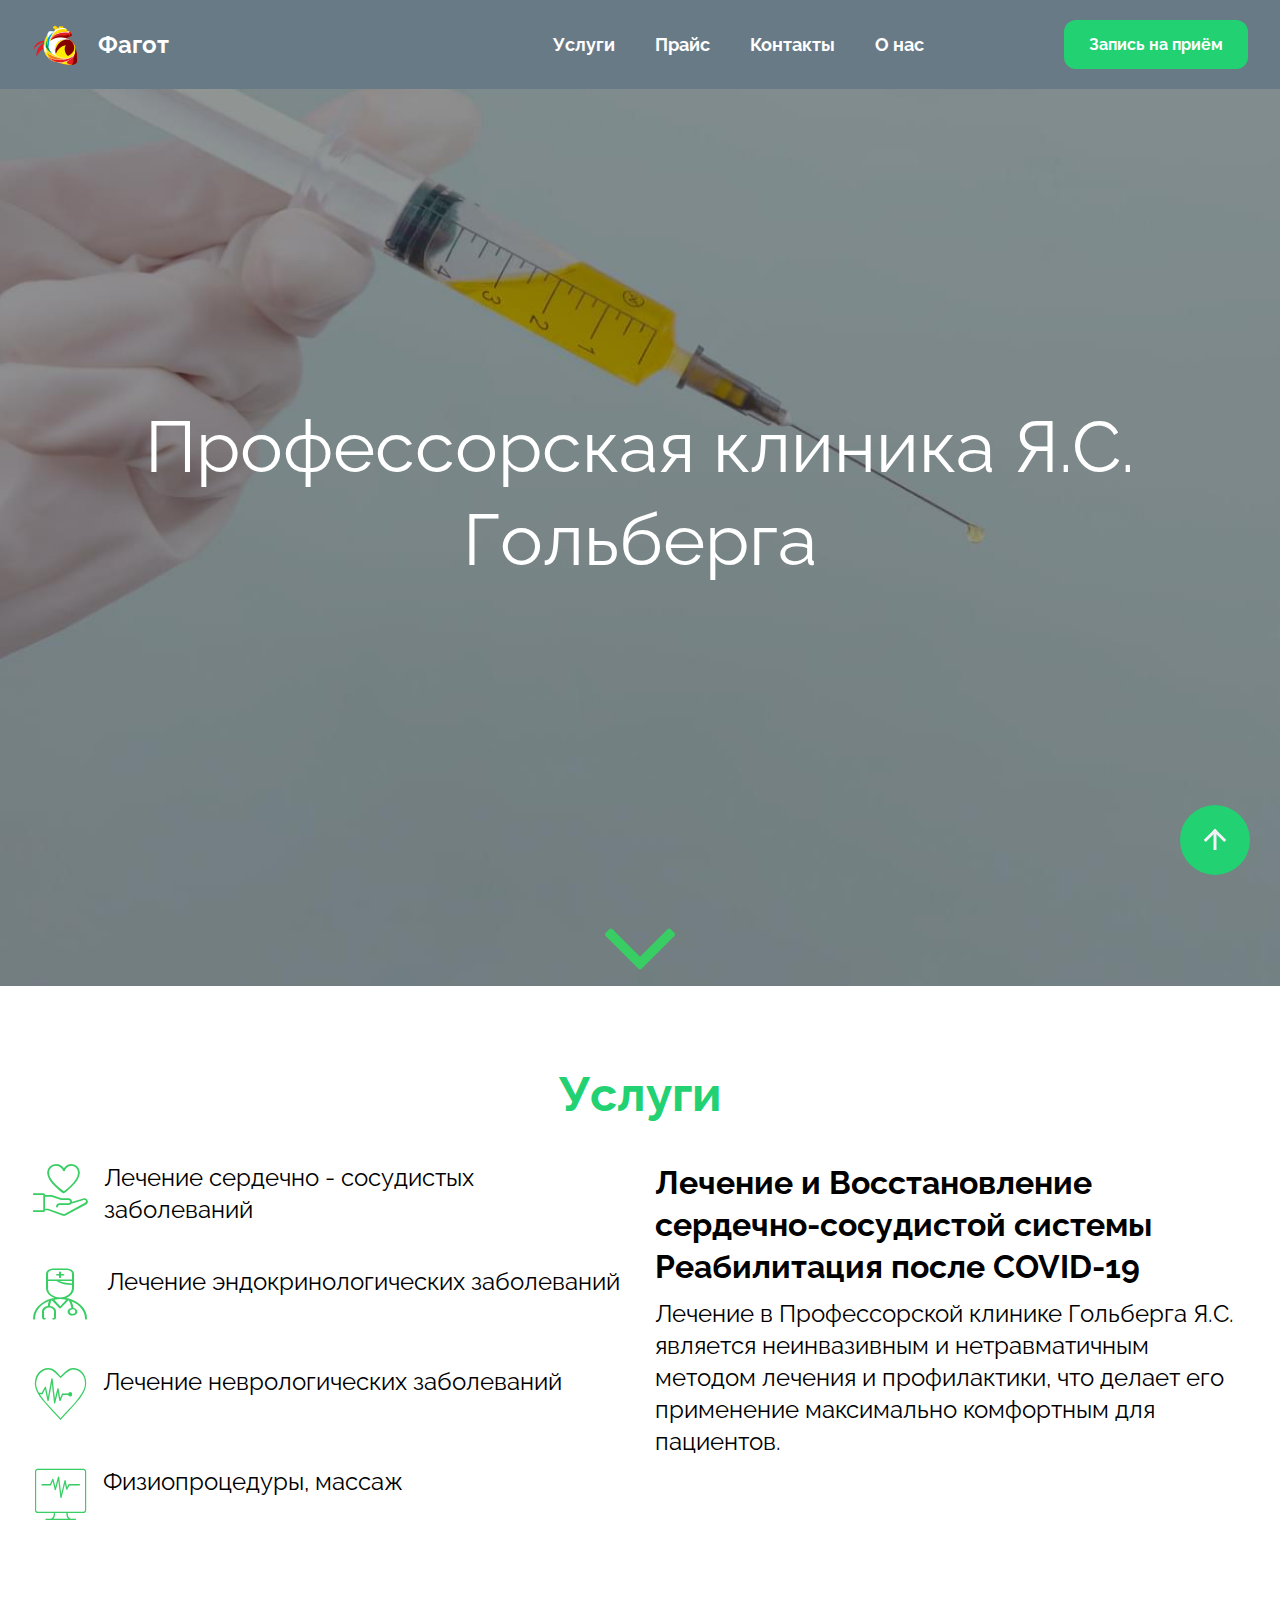
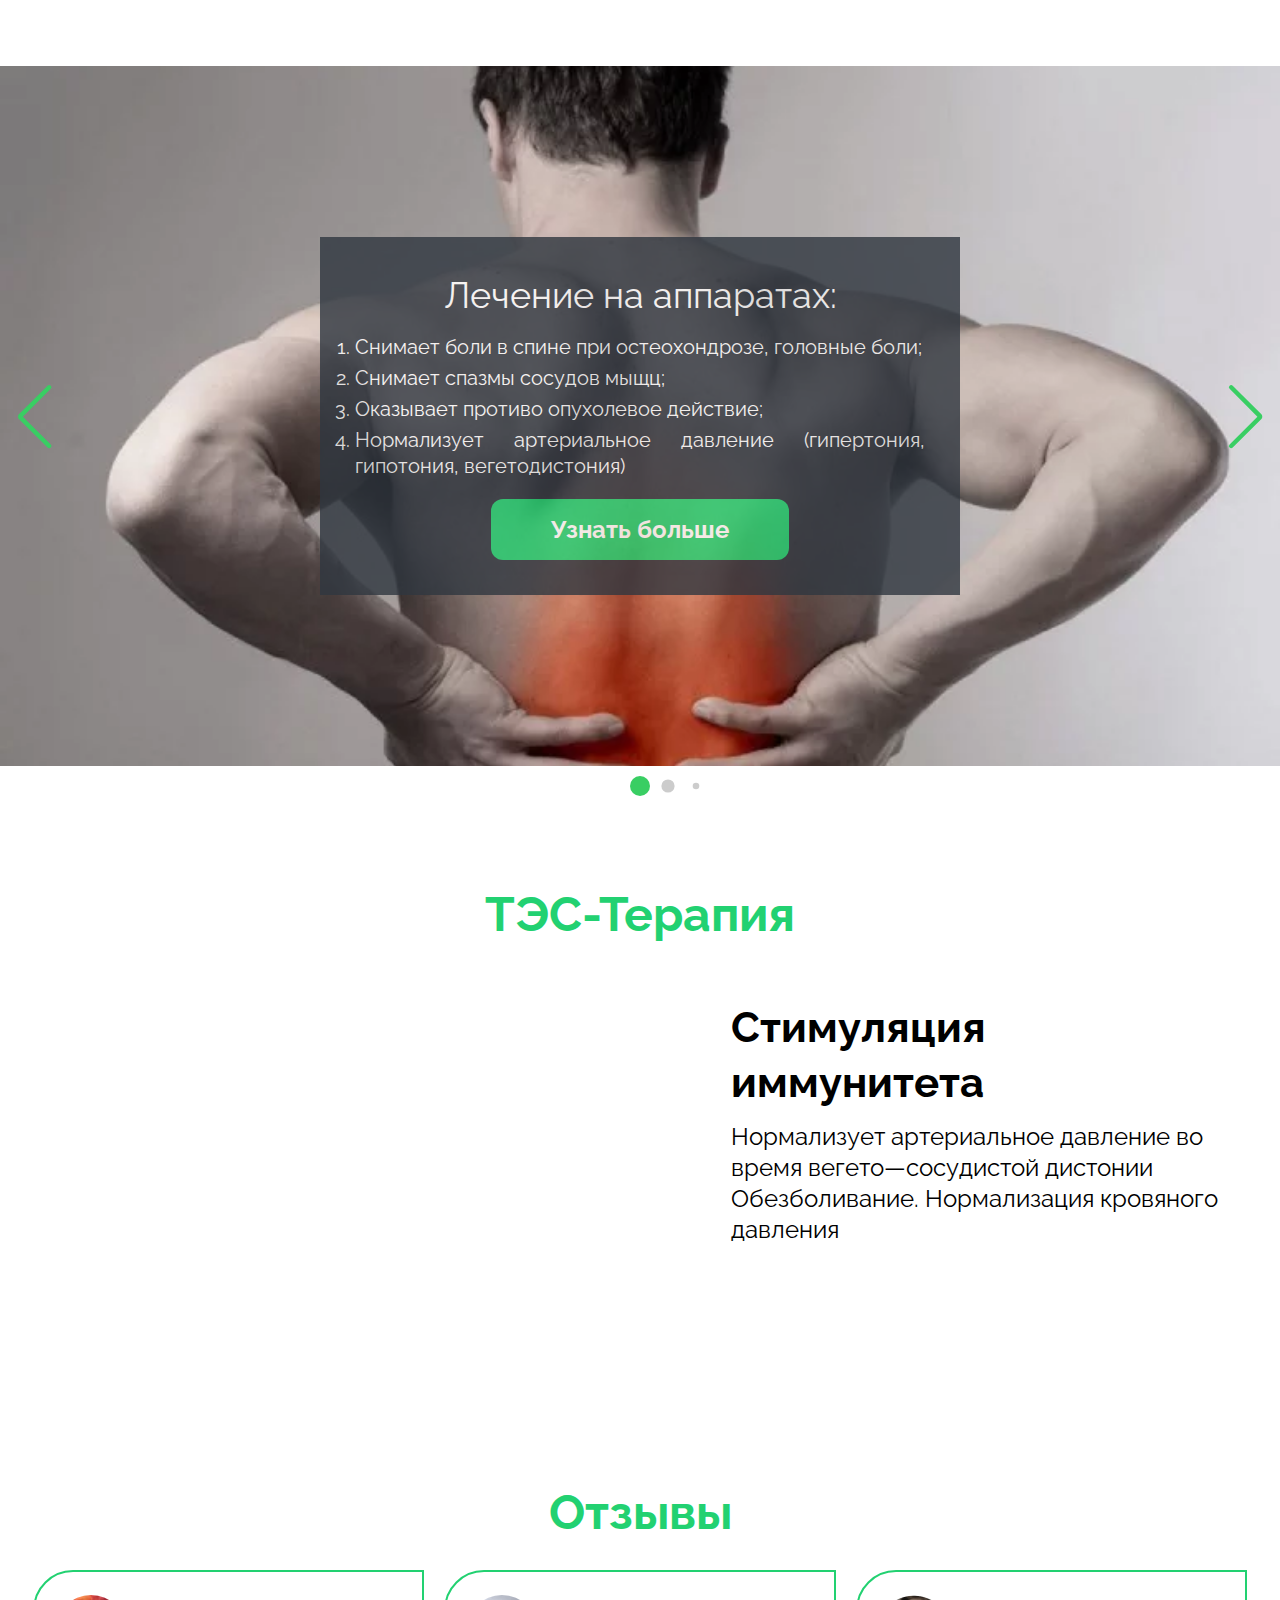
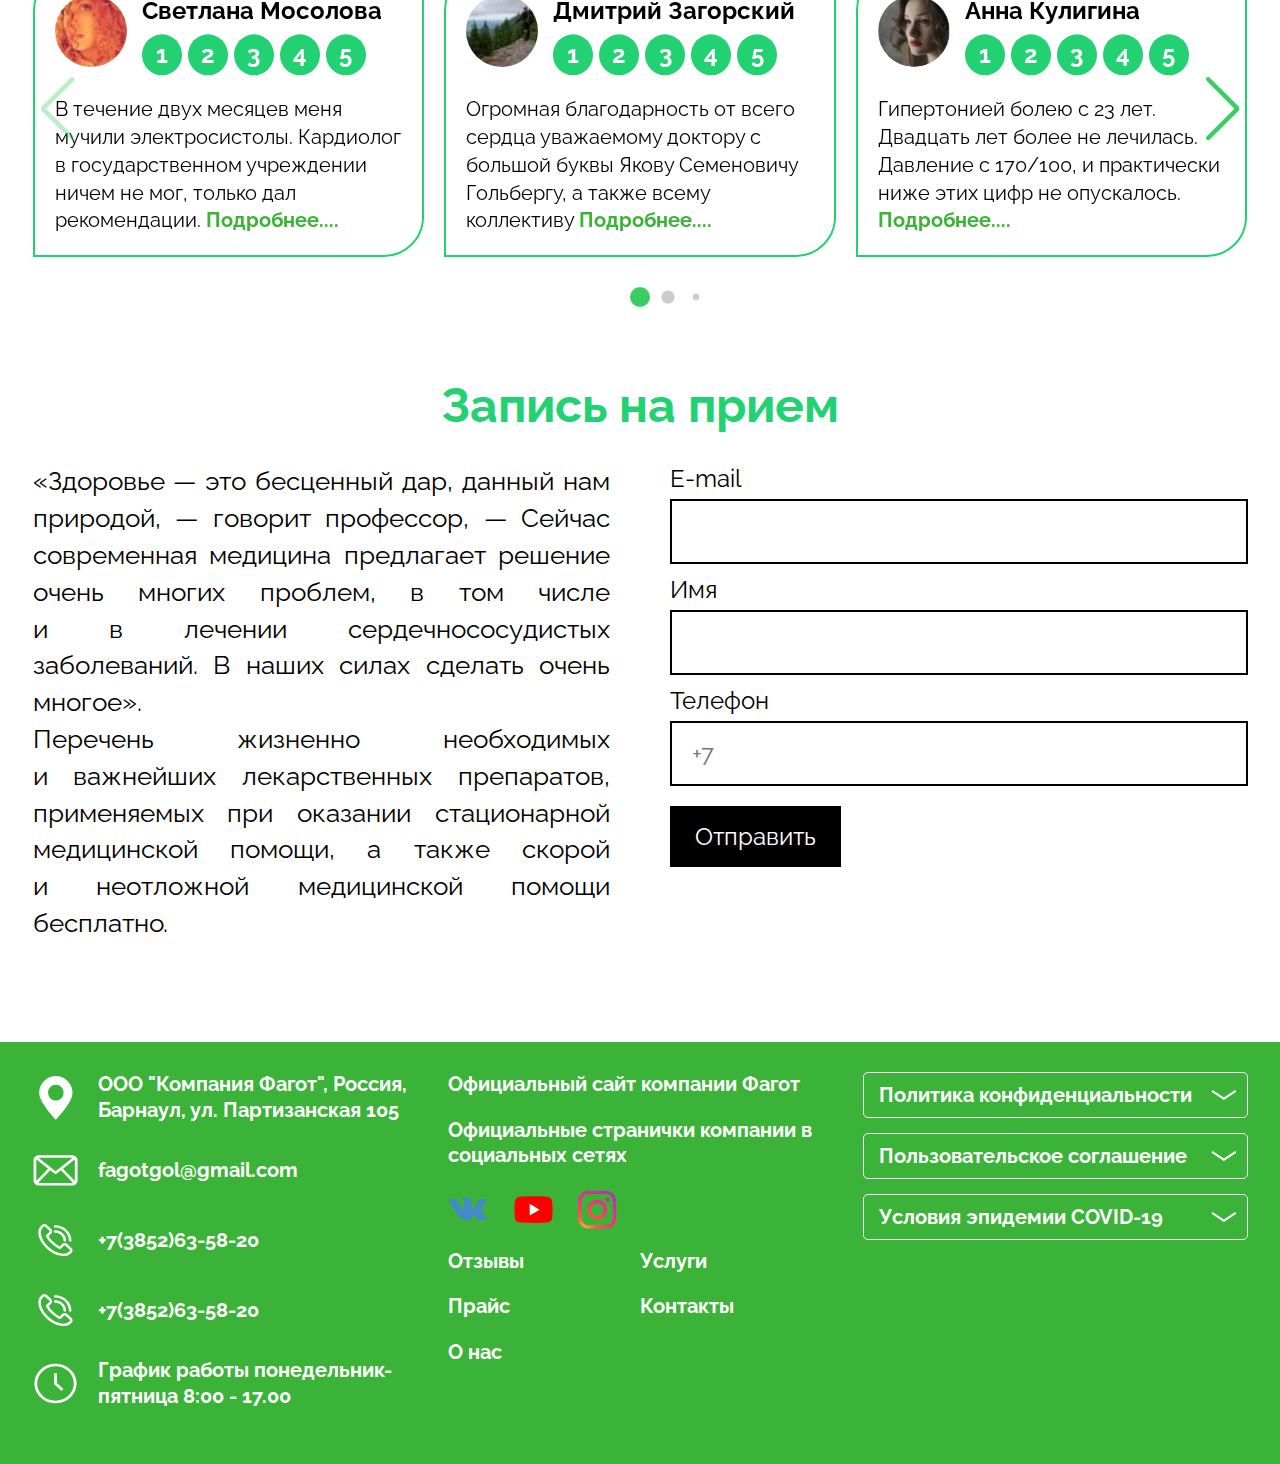
==== commit 54a5526e: "Add files via upload" ====
--- a/index.html
+++ b/index.html
@@ -6,8 +6,8 @@
 	<meta charset="UTF-8">
 	<meta name="format-detection" content="telephone=no">
 	<!-- <style>body{opacity: 0;}</style> -->
-	<link rel="stylesheet" href="css/style.min.css?_v=20220324200628">
-	<link rel="stylesheet" href="css/style.min.css?_v=20220324200628">
+	<link rel="stylesheet" href="css/style.min.css?_v=20230809132631">
+	<link rel="stylesheet" href="css/style.min.css?_v=20230809132631">
 	<link rel="shortcut icon" href="favicon.ico">
 
 	<!-- <meta name="robots" content="noindex, nofollow"> -->
@@ -16,17 +16,17 @@
 
 <body>
 	<!--  WRAPPER -->
-	<div data-sticky class="wrapper">
+	<div class="wrapper">
 		<!--   HEADER	 -->
 
-		<header data-sticky-item class="header">
+		<header class="header">
 			<div class="header__container">
 				<div class="header__menu menu">
 					<!--  HEADER -->
 					<div class="logo">
-						<a href="https://kenformrey.github.io/Fagot/" class="header__logo"><img src="img/Logo.svg" alt="">
-
-							<h3 href="https://kenformrey.github.io/Fagot/">Фагот</h3>
+						<a href="/" class="header__logo"><img src="img/Logo.svg" alt="">
+
+							<h3 href="/">Фагот</h3>
 
 						</a>
 					</div>
@@ -34,7 +34,7 @@
 					<div class="menu__nav menu">
 						<nav class="menu__body">
 							<ul class="menu__list">
-								<li class="menu__item hidden"><a href="https://kenformrey.github.io/Fagot/" class="menu__link">Главная</a>
+								<li class="menu__item hidden"><a href="/" class="menu__link">Главная</a>
 								</li>
 								<li class="menu__item"><a href="Services.html" class="menu__link">Услуги </a></li>
 								<li class="menu__item"><a href="Price.html" class="menu__link">Прайс </a></li>
@@ -58,7 +58,9 @@
 								</li>
 							</ul>
 						</nav>
-						<button data-da=".menu__list,769" type="submit" class="button button__header">Запись на приём</button>
+
+						<button data-da=".menu__list,769" type="submit" class="button button__header">
+							<a href="https://booking.medflex.ru/?user=c04ae232d1856d7dacaa8c9697bfa78c">Запись на приём</a> </button>
 
 						<!-- Icon burger -->
 						<button type="button" class="menu__icon icon-menu"><span></span></button>
@@ -918,7 +920,7 @@
 </div>
  -->
 
-	<script src="js/app.min.js?_v=20220324200628"></script>
+	<script src="js/app.min.js?_v=20230809132631"></script>
 
 
 </body>
--- a/css/style.min.css
+++ b/css/style.min.css
@@ -1 +1 @@
-@charset "UTF-8";@import url(https://fonts.googleapis.com/css?family=Raleway:regular,700,900&display=swap);@font-face{font-family:icons;font-display:swap;src:url(../fonts/icons.woff2) format("woff2"),url(../fonts/icons.woff) format("woff");font-weight:400;font-style:normal}[class*=_icon-]:before{font-family:icons;font-style:normal;font-weight:400;font-variant:normal;text-transform:none;line-height:1;-webkit-font-smoothing:antialiased;-moz-osx-font-smoothing:grayscale}._icon-Monitor:before{content:"\e900";color:#39ce63}._icon-Heart:before{content:"\e901";color:#39ce63}._icon-Squares:before{content:"\e902"}._icon-Doctor:before{content:"\e903";color:#39ce63}._icon-Hand:before{content:"\e904";color:#39ce63}._icon-Clock:before{content:"\e905"}._icon-Car:before{content:"\e906"}._icon-Phone:before{content:"\e907"}._icon-Marker:before{content:"\e908"}._icon-vk .path1:before{content:"\e909";color:#fff}._icon-vk .path2:before{content:"\e90a";margin-left:-1.0322265625em;color:#4489c8}._icon-Instagram:before{content:"\e90b"}._icon-Parking:before{content:"\e937"}._icon-Telegram .path1:before{content:"\e938";color:#000}._icon-Telegram .path2:before{content:"\e939";margin-left:-.884765625em;color:#fff}._icon-E-mail:before{content:"\e93a"}._icon-youtube .path1:before{content:"\e93b";color:red}._icon-youtube .path2:before{content:"\e93c";margin-left:-1em;color:#fff}*{padding:0;margin:0;border:0}*,:after,:before{-webkit-box-sizing:border-box;box-sizing:border-box}body,html{height:100%;min-width:320px}body{color:#000;line-height:1;font-family:Raleway;font-size:1.125rem;-ms-text-size-adjust:100%;-moz-text-size-adjust:100%;-webkit-text-size-adjust:100%;-webkit-font-smoothing:antialiased;-moz-osx-font-smoothing:grayscale}button,input,textarea{font-family:Raleway;font-size:inherit}button{cursor:pointer;color:inherit;background-color:inherit}a{color:inherit}a:link,a:visited{text-decoration:none}a:hover{text-decoration:none}ul li{list-style:none}img{vertical-align:top}h1,h2,h3,h4,h5,h6{font-weight:inherit;font-size:inherit}.lock body{overflow:hidden;-ms-touch-action:none;touch-action:none}.wrapper{min-height:100%;overflow:hidden;display:-webkit-box;display:-ms-flexbox;display:flex;-webkit-box-orient:vertical;-webkit-box-direction:normal;-ms-flex-direction:column;flex-direction:column}.wrapper>main{-webkit-box-flex:1;-ms-flex:1 1 auto;flex:1 1 auto}.wrapper>*{min-width:0}[class*=__container]{max-width:75.9375rem;-webkit-box-sizing:content-box;box-sizing:content-box;margin:0 auto;padding:0 1.25rem}.form__label{display:inline-block;line-height:1.2916666667}.form__label:not(:last-child){margin-bottom:5px}.form__button{display:-webkit-inline-box;display:-ms-inline-flexbox;display:inline-flex;padding:15px 25px;background:#000;color:#fff;-webkit-transition:all .2s ease-in-out 0s;-o-transition:all .2s ease-in-out 0s;transition:all .2s ease-in-out 0s;line-height:1.2916666667}.form__button:hover{background:#22d171;color:#fff}.button{display:-webkit-inline-box;display:-ms-inline-flexbox;display:inline-flex;padding:15px 25px;color:#fff;background:#22d171;font-weight:700;border-radius:12px;-webkit-transition:all .3s ease 0s;-o-transition:all .3s ease 0s;transition:all .3s ease 0s}.button._fw{width:100%}input[type=email],input[type=tel],input[type=text],textarea{-webkit-appearance:none;-moz-appearance:none;appearance:none}.input{border-radius:0!important;width:100%;display:block;padding:0 20px;height:65px;border:2px solid #000;line-height:1.2916666667}textarea.input{resize:none;padding:0 0}.spollers{display:-ms-grid;display:grid;gap:15px}.spollers__title{width:100%;cursor:default;text-align:left;border:1px solid #fff;padding:.625rem .9375rem;border-radius:.3125rem;position:relative;-webkit-transition:all .3s ease 0s;-o-transition:all .3s ease 0s;transition:all .3s ease 0s}._spoller-init .spollers__title{cursor:pointer}._spoller-init .spollers__title::after,._spoller-init .spollers__title::before{content:"";position:absolute;right:10px;top:50%;background-color:#fff;height:2px;width:15px;-webkit-transition:-webkit-transform .5s ease 0s;transition:-webkit-transform .5s ease 0s;-o-transition:transform .5s ease 0s;transition:transform .5s ease 0s;transition:transform .5s ease 0s,-webkit-transform .5s ease 0s}._spoller-init .spollers__title::before{-webkit-transform:translate(-75%,-50%) rotate(34deg);-ms-transform:translate(-75%,-50%) rotate(34deg);transform:translate(-75%,-50%) rotate(34deg)}._spoller-init .spollers__title::after{-webkit-transform:translate(0,-50%) rotate(-34deg);-ms-transform:translate(0,-50%) rotate(-34deg);transform:translate(0,-50%) rotate(-34deg)}._spoller-init .spollers__title._spoller-active::before{-webkit-transform:translateX(-75%) rotate(-34deg);-ms-transform:translateX(-75%) rotate(-34deg);transform:translateX(-75%) rotate(-34deg)}._spoller-init .spollers__title._spoller-active::after{-webkit-transform:rotate(34deg);-ms-transform:rotate(34deg);transform:rotate(34deg)}.spollers__body{padding:1.25rem;border-radius:.3125rem;border:1px solid #eee;width:100%}[data-showmore-button]{margin-top:15px;color:#fff;background:#22d171;padding:15px 25px;border-radius:15px;line-height:1.3;font-weight:700}[data-showmore-button]:hover{background:#000}[data-showmore-button] span:last-child{display:none}._showmore-active [data-showmore-button] span{display:none}._showmore-active [data-showmore-button] span:last-child{display:block}[data-fullscreen]{min-height:100vh}.touch [data-fullscreen]{min-height:calc(var(--vh,1vh) * 100)}[data-sticky]{position:relative}[class*=-ibg]{position:relative}[class*=-ibg] img{position:absolute;width:100%;height:100%;top:0;left:0;-o-object-fit:cover;object-fit:cover}[class*=-ibg_contain] img{-o-object-fit:contain;object-fit:contain}[class*=-row]{display:-webkit-box;display:-ms-flexbox;display:flex;-ms-flex-wrap:wrap;flex-wrap:wrap;margin:0 -15px}[class*=-column]{-webkit-box-flex:1;-ms-flex:1 1 100%;flex:1 1 100%;padding:0 15px}.item__video{position:relative;overflow:hidden;height:0;padding-bottom:33.25%;-o-object-fit:cover;object-fit:cover}.item__video embed,.item__video iframe,.item__video object,.item__video video{position:absolute;top:0;left:0;width:100%;height:100%}.title{color:#22d171;line-height:1.1666666667;font-weight:700;text-align:center}.title__black{font-weight:700;text-align:center;line-height:1.3055555556}.item__icon{font-size:3.4375rem}.header{position:absolute;width:100%;left:0;top:0;z-index:50;min-height:60px;background:#687a86}.header__container{padding:20px 10px}.header__menu{display:-webkit-box;display:-ms-flexbox;display:flex;-webkit-box-align:center;-ms-flex-align:center;align-items:center}.header__logo{cursor:default;display:-webkit-box;display:-ms-flexbox;display:flex;-webkit-box-align:center;-ms-flex-align:center;align-items:center;width:45px;height:40px;font-size:1.5rem;font-weight:700;line-height:1.2916666667;color:#fff}.header__logo img{margin-right:1.25rem}.header__logo h3,.header__logo img{cursor:pointer}.menu__nav{display:-webkit-box;display:-ms-flexbox;display:flex;-webkit-box-align:center;-ms-flex-align:center;align-items:center;-webkit-box-flex:0;-ms-flex:0 1 auto;flex:0 1 auto}.menu__body{display:-webkit-box;display:-ms-flexbox;display:flex}.menu__list a{display:block}.menu .social__icons{display:none}.menu .social__icon img{width:50px;height:50px}.menu .social__icon:not(:last-child){margin-right:15px}.menu__item.hidden{display:none}.menu__link{position:relative;display:block;color:#fff;font-size:1.125rem;font-weight:700;line-height:1.2777777778}.logo{-webkit-box-flex:1;-ms-flex:1 0 160px;flex:1 0 160px}.button__header{-webkit-transition:all .4s ease-out;-o-transition:all .4s ease-out;transition:all .4s ease-out}.button__header:hover{background:#000}.icon-menu{display:none}.footer{padding:30px 0;background:#3bb338}.footer__row{display:-webkit-box;display:-ms-flexbox;display:flex;margin:0 -15px;-ms-flex-wrap:wrap;flex-wrap:wrap}.footer .pages{display:-ms-grid;display:grid;-ms-grid-columns:1fr 1fr;grid-template-columns:1fr 1fr}.footer .link{cursor:pointer;position:relative}.footer .link:after{content:"";position:absolute;bottom:-8px;left:0;right:0;width:100%;height:3px;-webkit-transform:scaleX(0);-ms-transform:scaleX(0);transform:scaleX(0);background-color:#fff;-webkit-transition:-webkit-transform .3s;transition:-webkit-transform .3s;-o-transition:transform .3s;transition:transform .3s;transition:transform .3s,-webkit-transform .3s}.footer .link:hover:after{-webkit-transform:scaleX(1);-ms-transform:scaleX(1);transform:scaleX(1)}.footer__column{-webkit-box-flex:1;-ms-flex:1 1 33.3%;flex:1 1 33.3%;padding:0 15px;color:#fff;line-height:1.2777777778;font-weight:700}.footer__column:not(:last-child){margin-bottom:25px}.footer__item{display:-webkit-box;display:-ms-flexbox;display:flex;position:relative;-webkit-box-align:center;-ms-flex-align:center;align-items:center}.footer__item:not(:last-child){margin-bottom:25px}.footer .item__img{padding-right:20px}.footer .item__img img{width:45px;height:45px}.footer__social li:not(:last-child){margin-bottom:20px}.footer .social__icons{display:-webkit-box;display:-ms-flexbox;display:flex;-webkit-box-align:center;-ms-flex-align:center;align-items:center}.footer .social__icon{cursor:pointer}.footer .social__icon img{width:40px;height:40px}.footer .social__icon:not(:last-child){margin-right:25px}.spollers__title{font-weight:700}#back-to-top{position:fixed;right:30px;bottom:25px;width:70px;height:70px;border:transparent;border-radius:50%;background:#22d171;cursor:pointer;z-index:10}#back-to-top::after,#back-to-top:before{content:"";position:absolute;top:50%;left:50%;-webkit-transform:translate(-50%,-50%);-ms-transform:translate(-50%,-50%);transform:translate(-50%,-50%)}#back-to-top:before{width:3px;height:20px;border-top-left-radius:3px;border-top-right-radius:3px;background:#f5f0f6}#back-to-top:after{width:16px;height:16px;-webkit-transform:translate(-50%,-50%) rotate(45deg);-ms-transform:translate(-50%,-50%) rotate(45deg);transform:translate(-50%,-50%) rotate(45deg);border-top:3px solid #f5f0f6;border-left:3px solid #f5f0f6}.isShowBtn{opacity:1;-webkit-transition:.5s ease-in-out;-o-transition:.5s ease-in-out;transition:.5s ease-in-out}.isShowBtn__hide{opacity:0}.fullscreen{display:-webkit-box;display:-ms-flexbox;display:flex;-webkit-box-align:center;-ms-flex-align:center;align-items:center}.fullscreen__one{position:relative}.fullscreen__body{position:relative;max-width:100%;margin:0 auto;text-align:center;z-index:1}.fullscreen__title{font-size:4.5rem;line-height:1.2916666667;color:#fff}.fullscreen__image{position:absolute;width:100%;height:100%;top:0;left:0}.fullscreen__image img{-o-object-position:left;object-position:left}.arrow-down{position:absolute;display:-webkit-box;display:-ms-flexbox;display:flex;cursor:pointer;top:108%;left:50%;-webkit-transform:translate(-50%,-50%);-ms-transform:translate(-50%,-50%);transform:translate(-50%,-50%)}.arrow-down img{padding:10px;width:90px;height:90px}.Services__column:not(:last-child){margin-bottom:2.5rem}.Services__item{display:-webkit-box;display:-ms-flexbox;display:flex;-webkit-box-align:center;-ms-flex-align:center;align-items:center}.Services__item:not(:last-child){margin-bottom:40px}.Services .item__row{display:-webkit-box;display:-ms-flexbox;display:flex;-webkit-box-align:start;-ms-flex-align:start;align-items:flex-start}.Services .item__content{-webkit-box-flex:0;-ms-flex:0 1 auto;flex:0 1 auto}.Services .item__text{line-height:1.3333333333}.Services .item__title{font-weight:700;line-height:1.3076923077;margin-bottom:.625rem}.swiper-slide{-ms-flex-negative:0;flex-shrink:0}.image-slider__slide{max-height:43.75rem}.image-slider__image{position:absolute;width:100%;height:100%;top:0;left:0;text-align:center}.image-slider__image img{position:absolute;width:100%;height:100%;top:0;left:0;-o-object-fit:cover;object-fit:cover;-o-object-position:center;object-position:center;z-index:0}.image-slider__description{padding:35px;background:#303740;text-align:center;opacity:.8;z-index:1}.image-slider__description .button__slider{line-height:1.2916666667;cursor:pointer}.image-slider__content{color:#fff;margin-bottom:1.25rem}.image-slider__title{line-height:1.3055555556;margin-bottom:.9375rem}.image-slider__text{text-align:justify;line-height:1.3}.image-slider__text li:not(:last-child){margin-bottom:5px}.therapy{position:relative}.therapy__item:not(:last-child){margin-bottom:30px}.item{position:relative}.item__content{-webkit-box-flex:0;-ms-flex:0 1 540px;flex:0 1 540px;text-align:left}.item__content-title{line-height:1.3157894737;font-weight:700;margin-bottom:.625rem}.item__content-text{font-weight:400;line-height:1.2916666667}.Reviews__slider{position:relative;overflow:hidden}.Reviews .swiper-button-next,.Reviews .swiper-button-prev{top:40%}.Reviews .swiper-button-next,.Reviews .swiper-rtl .swiper-button-prev{right:5px}.Reviews .swiper-button-prev,.Reviews .swiper-rtl .swiper-button-next{left:5px}.Reviews-slider{position:relative;display:-webkit-box;display:-ms-flexbox;display:flex;margin:0 auto}.Reviews-slider__slide{border:2px solid #22d171;border-top-left-radius:40px;border-bottom-right-radius:40px}.Reviews-slider__image img{border-radius:50%;height:72px;width:72px}.Reviews-slider__title{font-weight:700;line-height:1.55}.Reviews-slider__title .wrapper__span{position:relative;display:inline-block}.Reviews-slider__title span{display:inline-block;position:absolute;text-align:center;color:#fff;background:#22d171;border-radius:50%;-webkit-transform:translateY(30%);-ms-transform:translateY(30%);transform:translateY(30%)}.Reviews-slider__title .number{position:relative;padding:2px 10px;top:-.3em;width:40px}.Reviews-slide{display:-webkit-box;display:-ms-flexbox;display:flex;position:relative}.text{-webkit-box-flex:1;-ms-flex:1 1 auto;flex:1 1 auto;line-height:1.3888888889}.text .Green{cursor:pointer;color:#3bb338;font-weight:700}.text .Green:hover{color:#000}.form__content{-webkit-box-flex:1;-ms-flex:1 0 auto;flex:1 0 auto}.form__row{margin:0 -30px}.form__column{-webkit-box-flex:1;-ms-flex:1 1 50%;flex:1 1 50%;padding:0 30px}.form__column:not(:last-child){margin-bottom:20px}.form__text{-webkit-box-flex:0;-ms-flex:0 1 500px;flex:0 1 500px;text-align:justify;line-height:1.4166666667}.form__line:not(:last-child){margin-bottom:10px}.form__button{margin-top:.625rem}.category__column{-webkit-box-flex:0;-ms-flex:0 1 50%;flex:0 1 50%}.category .item__row{display:-webkit-box;display:-ms-flexbox;display:flex;margin:0 -15px}.category .item__body,.category .item__image{padding:0 15px}.category .item__image{-webkit-box-flex:1;-ms-flex:1 1 50%;flex:1 1 50%}.category .item__image img{max-width:100%}.category .item__body{-webkit-box-flex:0;-ms-flex:0 1 50%;flex:0 1 50%}.category .item__title{font-weight:700;line-height:1.3055555556}.category .item__title:hover{color:#22d171}.category .item__text{line-height:1.2916666667}.button__service{padding:15px 50px}.cardiopulse__spollers{padding-bottom:20px}.cardiopulse__spollers .spollers{gap:15px;display:-ms-grid;display:grid;-ms-grid-columns:1fr 1fr;grid-template-columns:1fr 1fr}.cardiopulse__spollers .spollers__item{-webkit-box-flex:1;-ms-flex:1 1 50%;flex:1 1 50%}.cardiopulse__spollers .spollers__title{-webkit-transition:all .3s ease 0s;-o-transition:all .3s ease 0s;transition:all .3s ease 0s;border:2px solid #000;line-height:1.2916666667}.cardiopulse__spollers .spollers__title::after,.cardiopulse__spollers .spollers__title::before{content:"";background-color:#000}.cardiopulse__spollers .spollers__title:active,.cardiopulse__spollers .spollers__title:hover{color:#22d171}._spoller-init .cardiopulse__spollers .spollers__title{cursor:pointer}._spoller-init .cardiopulse__spollers .spollers__title._spoller-active{color:#22d171}._spoller-init .cardiopulse__spollers .spollers__title._spoller-active::after,._spoller-init .cardiopulse__spollers .spollers__title._spoller-active::before{background:#22d171}.cardiopulse__spollers .spollers__body._services{border:1px solid #000;border-top:0;padding:20px 30px;line-height:1.5}.cardiopulse__spollers .spollers__body._services p:before{content:"";display:inline-block;width:15px;height:15px;background:#22d171;border-radius:50%;margin-right:15px}.cardiopulse__spollers .spollers__body._services li{padding-left:10px}.cardiopulse__spollers .spollers__body._services li:not(:last-child){margin-bottom:5px}.cardiopulse .spollers__image{padding-top:10px}.cardiopulse .spollers__image img{max-width:100%;width:100%;height:100%}.cardiopulse__text{line-height:1.4;text-align:justify}.cardiopulse .info__row{display:-webkit-box;display:-ms-flexbox;display:flex;-webkit-box-align:start;-ms-flex-align:start;align-items:flex-start;margin:0 -15px}.cardiopulse .info__column{padding:0 15px}.cardiopulse .info__text{-webkit-box-flex:0;-ms-flex:0 1 75%;flex:0 1 75%;line-height:1.4}.warning__row{display:-webkit-box;display:-ms-flexbox;display:flex;-ms-flex-wrap:wrap;flex-wrap:wrap}.warning__column{-webkit-box-flex:1;-ms-flex:1 1 50%;flex:1 1 50%}.warning__column:not(:last-child){margin-bottom:15px}.warning__image{text-align:center}.warning__image img{max-width:100%;max-height:470px}.warning__body{background:#ceeccd;background-image:url("data:image/svg+xml,%3csvg width=%27100%25%27 height=%27100%25%27 xmlns=%27http://www.w3.org/2000/svg%27%3e%3crect width=%27100%25%27 height=%27100%25%27 fill=%27none%27 stroke=%27%23333%27 stroke-width=%275%27 stroke-dasharray=%2729%27 stroke-dashoffset=%270%27 stroke-linecap=%27square%27/%3e%3c/svg%3e")}.warning__title{text-align:center;font-weight:700;line-height:1.2916666667}.warning__text{line-height:1.3333333333}.contacts .info__row{display:-webkit-box;display:-ms-flexbox;display:flex;-webkit-box-align:start;-ms-flex-align:start;align-items:flex-start;-ms-flex-wrap:wrap;flex-wrap:wrap;margin:0 -10px}.contacts .info__column{position:relative;padding:0 10px;-webkit-box-flex:1;-ms-flex:1 1 33.3%;flex:1 1 33.3%;margin-bottom:30px}.contacts .info__item{position:relative;display:-webkit-box;display:-ms-flexbox;display:flex;-webkit-box-align:start;-ms-flex-align:start;align-items:start}.contacts .info__icon{color:#22d171}.contacts .info__text{line-height:1.3;font-weight:700}.gallery-block{display:-ms-grid;display:grid;-ms-grid-columns:1fr 1fr 1fr;grid-template-columns:1fr 1fr 1fr;gap:15px}.gallery-block__item img{max-width:100%;-webkit-transition:all .3s ease 0s;-o-transition:all .3s ease 0s;transition:all .3s ease 0s}.gallery-block__item img:hover{-webkit-transform:scale(1.1);-ms-transform:scale(1.1);transform:scale(1.1)}.map .map-responsive{overflow:hidden;padding-bottom:56.25%;position:relative;height:0}.map .map-responsive iframe{left:0;top:0;height:100%;width:100%;position:absolute}.price__body{text-align:center;margin:0 auto}.price__row{display:-webkit-box;display:-ms-flexbox;display:flex;margin:-10px -19.5px;-ms-flex-wrap:wrap;flex-wrap:wrap}.price__column{display:-webkit-box;display:-ms-flexbox;display:flex;padding:15px 19.5px;-webkit-box-flex:0;-ms-flex:0 1 33.333%;flex:0 1 33.333%}.price__item{display:-webkit-box;display:-ms-flexbox;display:flex;-webkit-box-orient:vertical;-webkit-box-direction:normal;-ms-flex-direction:column;flex-direction:column;padding:25px 10px;border:2px solid #22d171;border-radius:12px;background:#d3d3cd23}.price__service{-webkit-box-flex:1;-ms-flex:1 1 auto;flex:1 1 auto;padding-bottom:15px;line-height:1.125}.price__doctor{padding:0 7px;margin:0 auto;font-weight:700;line-height:1.3055555556;background:#c0e6bf;border-radius:12px}.price__number{margin-bottom:10px;line-height:1.2916666667}.button__price{display:block;background:#3ed368;line-height:1.28125}.doctor__row{display:-webkit-box;display:-ms-flexbox;display:flex;margin:-5px -15px;-ms-flex-wrap:wrap;flex-wrap:wrap;padding:5px 0}.doctor__row.card{-webkit-box-shadow:0 8px 29px rgba(0,0,0,.2);box-shadow:0 8px 29px rgba(0,0,0,.2)}.doctor__column{padding:5px 15px}.doctor__column.development,.doctor__column.info{-webkit-box-flex:1;-ms-flex:1 1 50%;flex:1 1 50%}.doctor__image img{width:100%}.doctor__info-title{font-weight:700;line-height:1.28125;padding-bottom:7px}.doctor__info-title::after{content:"";width:285px;display:block;height:3px;background:#22d171}.doctor .education__row{-webkit-box-flex:1;-ms-flex:1 1 50%;flex:1 1 50%}.doctor__info-subtitle{font-weight:700;line-height:1.4}.doctor__info-subtitle .heal{text-indent:25px}.doctor__info-subtitle li:not(:last-child){margin-bottom:15px}.doctor__info-subtitle .data{content:"";display:block;background:#cdf2d8;height:30px;width:120px;border-radius:8px}.doctor__info-subtitle .data h4{text-align:center}.doctor__info-subtitle .education{color:#22d171}.image__title{font-weight:700;line-height:1.2916666667}.image__subtitle{font-weight:700;line-height:1.2857142857}.image__subtitle:not(:last-child){margin-bottom:10px}.button__doctor{line-height:1.2916666667}.about{position:relative}.about .about__certificate img{-webkit-transition:all .2s ease-in-out;-o-transition:all .2s ease-in-out;transition:all .2s ease-in-out}.about__employers{overflow:hidden;position:relative;margin:0 auto}.about .swiper-button-next,.about .swiper-button-prev{top:40%}.about .swiper-button-next,.about .swiper-rtl .swiper-button-prev{right:5px}.about .swiper-button-prev,.about .swiper-rtl .swiper-button-next{left:5px}.clinic__row{display:-webkit-box;display:-ms-flexbox;display:flex;margin:-10px -16px;-ms-flex-wrap:wrap;flex-wrap:wrap}.clinic__column{padding:10px 16px;-webkit-box-flex:1;-ms-flex:1 1 50%;flex:1 1 50%}.clinic__item.image{text-align:center}.clinic__title{padding:13px 25px 13px 13px;font-weight:700;line-height:1.2916666667;background-image:url("data:image/svg+xml,%3csvg width=%27100%25%27 height=%27100%25%27 xmlns=%27http://www.w3.org/2000/svg%27%3e%3crect width=%27100%25%27 height=%27100%25%27 fill=%27none%27 stroke=%27black%27 stroke-width=%275%27 stroke-dasharray=%2719%27 stroke-dashoffset=%270%27 stroke-linecap=%27square%27/%3e%3c/svg%3e")}.clinic__title.subtitle-image{text-align:center}.clinic__text{text-indent:35px;line-height:1.4}.clinic__image img{max-width:100%}.about-slider{display:-webkit-box;display:-ms-flexbox;display:flex;position:relative;padding-bottom:30px}.about-slider__body{text-align:center}.about-slider__image{margin-bottom:15px}.about-slider__image img{border:3px solid #22d171;border-radius:50%;width:235px;height:235px}.about-slider__text,.about-slider__title{margin:0 auto;font-weight:700;line-height:1.2916666667}.about-slider__text{margin-bottom:15px}.button__slider{padding:15px 50px}@font-face{font-family:swiper-icons;src:url("data:application/font-woff;charset=utf-8;base64, [base64]//wADZ2x5ZgAAAywAAADMAAAD2MHtryVoZWFkAAABbAAAADAAAAA2E2+eoWhoZWEAAAGcAAAAHwAAACQC9gDzaG10eAAAAigAAAAZAAAArgJkABFsb2NhAAAC0AAAAFoAAABaFQAUGG1heHAAAAG8AAAAHwAAACAAcABAbmFtZQAAA/gAAAE5AAACXvFdBwlwb3N0AAAFNAAAAGIAAACE5s74hXjaY2BkYGAAYpf5Hu/j+W2+MnAzMYDAzaX6QjD6/4//Bxj5GA8AuRwMYGkAPywL13jaY2BkYGA88P8Agx4j+/8fQDYfA1AEBWgDAIB2BOoAeNpjYGRgYNBh4GdgYgABEMnIABJzYNADCQAACWgAsQB42mNgYfzCOIGBlYGB0YcxjYGBwR1Kf2WQZGhhYGBiYGVmgAFGBiQQkOaawtDAoMBQxXjg/wEGPcYDDA4wNUA2CCgwsAAAO4EL6gAAeNpj2M0gyAACqxgGNWBkZ2D4/wMA+xkDdgAAAHjaY2BgYGaAYBkGRgYQiAHyGMF8FgYHIM3DwMHABGQrMOgyWDLEM1T9/w8UBfEMgLzE////P/5//f/V/xv+r4eaAAeMbAxwIUYmIMHEgKYAYjUcsDAwsLKxc3BycfPw8jEQA/[base64]/uznmfPFBNODM2K7MTQ45YEAZqGP81AmGGcF3iPqOop0r1SPTaTbVkfUe4HXj97wYE+yNwWYxwWu4v1ugWHgo3S1XdZEVqWM7ET0cfnLGxWfkgR42o2PvWrDMBSFj/IHLaF0zKjRgdiVMwScNRAoWUoH78Y2icB/yIY09An6AH2Bdu/UB+yxopYshQiEvnvu0dURgDt8QeC8PDw7Fpji3fEA4z/PEJ6YOB5hKh4dj3EvXhxPqH/SKUY3rJ7srZ4FZnh1PMAtPhwP6fl2PMJMPDgeQ4rY8YT6Gzao0eAEA409DuggmTnFnOcSCiEiLMgxCiTI6Cq5DZUd3Qmp10vO0LaLTd2cjN4fOumlc7lUYbSQcZFkutRG7g6JKZKy0RmdLY680CDnEJ+UMkpFFe1RN7nxdVpXrC4aTtnaurOnYercZg2YVmLN/d/gczfEimrE/fs/bOuq29Zmn8tloORaXgZgGa78yO9/cnXm2BpaGvq25Dv9S4E9+5SIc9PqupJKhYFSSl47+Qcr1mYNAAAAeNptw0cKwkAAAMDZJA8Q7OUJvkLsPfZ6zFVERPy8qHh2YER+3i/BP83vIBLLySsoKimrqKqpa2hp6+jq6RsYGhmbmJqZSy0sraxtbO3sHRydnEMU4uR6yx7JJXveP7WrDycAAAAAAAH//wACeNpjYGRgYOABYhkgZgJCZgZNBkYGLQZtIJsFLMYAAAw3ALgAeNolizEKgDAQBCchRbC2sFER0YD6qVQiBCv/H9ezGI6Z5XBAw8CBK/m5iQQVauVbXLnOrMZv2oLdKFa8Pjuru2hJzGabmOSLzNMzvutpB3N42mNgZGBg4GKQYzBhYMxJLMlj4GBgAYow/P/PAJJhLM6sSoWKfWCAAwDAjgbRAAB42mNgYGBkAIIbCZo5IPrmUn0hGA0AO8EFTQAA");font-weight:400;font-style:normal}:root{--swiper-theme-color:#39ce63}.swiper{margin-left:auto;margin-right:auto;position:relative;overflow:hidden;list-style:none;padding:0;z-index:1}.swiper-vertical>.swiper-wrapper{-webkit-box-orient:vertical;-webkit-box-direction:normal;-ms-flex-direction:column;flex-direction:column}.swiper-wrapper{position:relative;width:100%;height:100%;z-index:1;display:-webkit-box;display:-ms-flexbox;display:flex;-webkit-transition-property:-webkit-transform;transition-property:-webkit-transform;-o-transition-property:transform;transition-property:transform;transition-property:transform,-webkit-transform;-webkit-box-sizing:content-box;box-sizing:content-box}.swiper-android .swiper-slide,.swiper-wrapper{-webkit-transform:translate3d(0,0,0);transform:translate3d(0,0,0)}.swiper-pointer-events{-ms-touch-action:pan-y;touch-action:pan-y}.swiper-pointer-events.swiper-vertical{-ms-touch-action:pan-x;touch-action:pan-x}.swiper-slide{width:100%;height:100%;position:relative;-webkit-transition-property:-webkit-transform;transition-property:-webkit-transform;-o-transition-property:transform;transition-property:transform;transition-property:transform,-webkit-transform}.swiper-slide-invisible-blank{visibility:hidden}.swiper-autoheight,.swiper-autoheight .swiper-slide{height:auto}.swiper-autoheight .swiper-wrapper{-webkit-box-align:start;-ms-flex-align:start;align-items:flex-start;-webkit-transition-property:height,-webkit-transform;transition-property:height,-webkit-transform;-o-transition-property:transform,height;transition-property:transform,height;transition-property:transform,height,-webkit-transform}.swiper-3d,.swiper-3d.swiper-css-mode .swiper-wrapper{-webkit-perspective:1200px;perspective:1200px}.swiper-3d .swiper-cube-shadow,.swiper-3d .swiper-slide,.swiper-3d .swiper-slide-shadow,.swiper-3d .swiper-slide-shadow-bottom,.swiper-3d .swiper-slide-shadow-left,.swiper-3d .swiper-slide-shadow-right,.swiper-3d .swiper-slide-shadow-top,.swiper-3d .swiper-wrapper{-webkit-transform-style:preserve-3d;transform-style:preserve-3d}.swiper-3d .swiper-slide-shadow,.swiper-3d .swiper-slide-shadow-bottom,.swiper-3d .swiper-slide-shadow-left,.swiper-3d .swiper-slide-shadow-right,.swiper-3d .swiper-slide-shadow-top{position:absolute;left:0;top:0;width:100%;height:100%;pointer-events:none;z-index:10}.swiper-3d .swiper-slide-shadow{background:rgba(0,0,0,.15)}.swiper-3d .swiper-slide-shadow-left{background-image:-webkit-gradient(linear,right top,left top,from(rgba(0,0,0,.5)),to(rgba(0,0,0,0)));background-image:-o-linear-gradient(right,rgba(0,0,0,.5),rgba(0,0,0,0));background-image:linear-gradient(to left,rgba(0,0,0,.5),rgba(0,0,0,0))}.swiper-3d .swiper-slide-shadow-right{background-image:-webkit-gradient(linear,left top,right top,from(rgba(0,0,0,.5)),to(rgba(0,0,0,0)));background-image:-o-linear-gradient(left,rgba(0,0,0,.5),rgba(0,0,0,0));background-image:linear-gradient(to right,rgba(0,0,0,.5),rgba(0,0,0,0))}.swiper-3d .swiper-slide-shadow-top{background-image:-webkit-gradient(linear,left bottom,left top,from(rgba(0,0,0,.5)),to(rgba(0,0,0,0)));background-image:-o-linear-gradient(bottom,rgba(0,0,0,.5),rgba(0,0,0,0));background-image:linear-gradient(to top,rgba(0,0,0,.5),rgba(0,0,0,0))}.swiper-3d .swiper-slide-shadow-bottom{background-image:-webkit-gradient(linear,left top,left bottom,from(rgba(0,0,0,.5)),to(rgba(0,0,0,0)));background-image:-o-linear-gradient(top,rgba(0,0,0,.5),rgba(0,0,0,0));background-image:linear-gradient(to bottom,rgba(0,0,0,.5),rgba(0,0,0,0))}.swiper-css-mode>.swiper-wrapper{overflow:auto;scrollbar-width:none;-ms-overflow-style:none}.swiper-css-mode>.swiper-wrapper::-webkit-scrollbar{display:none}.swiper-css-mode>.swiper-wrapper>.swiper-slide{scroll-snap-align:start start}.swiper-horizontal.swiper-css-mode>.swiper-wrapper{-ms-scroll-snap-type:x mandatory;scroll-snap-type:x mandatory}.swiper-vertical.swiper-css-mode>.swiper-wrapper{-ms-scroll-snap-type:y mandatory;scroll-snap-type:y mandatory}.swiper-centered>.swiper-wrapper::before{content:"";-ms-flex-negative:0;flex-shrink:0;-webkit-box-ordinal-group:10000;-ms-flex-order:9999;order:9999}.swiper-centered.swiper-horizontal>.swiper-wrapper>.swiper-slide:first-child{-webkit-margin-start:var(--swiper-centered-offset-before);margin-inline-start:var(--swiper-centered-offset-before)}.swiper-centered.swiper-horizontal>.swiper-wrapper::before{height:100%;min-height:1px;width:var(--swiper-centered-offset-after)}.swiper-centered.swiper-vertical>.swiper-wrapper>.swiper-slide:first-child{-webkit-margin-before:var(--swiper-centered-offset-before);margin-block-start:var(--swiper-centered-offset-before)}.swiper-centered.swiper-vertical>.swiper-wrapper::before{width:100%;min-width:1px;height:var(--swiper-centered-offset-after)}.swiper-centered>.swiper-wrapper>.swiper-slide{scroll-snap-align:center center}.swiper-virtual.swiper-css-mode .swiper-wrapper::after{content:"";position:absolute;left:0;top:0;pointer-events:none}.swiper-virtual.swiper-css-mode.swiper-horizontal .swiper-wrapper::after{height:1px;width:var(--swiper-virtual-size)}.swiper-virtual.swiper-css-mode.swiper-vertical .swiper-wrapper::after{width:1px;height:var(--swiper-virtual-size)}:root{--swiper-navigation-size:44px}.swiper-button-next,.swiper-button-prev{position:absolute;top:50%;width:calc(var(--swiper-navigation-size)/ 44 * 27);height:var(--swiper-navigation-size);margin-top:calc(0px - var(--swiper-navigation-size)/ 2);z-index:10;cursor:pointer;display:-webkit-box;display:-ms-flexbox;display:flex;-webkit-box-align:center;-ms-flex-align:center;align-items:center;-webkit-box-pack:center;-ms-flex-pack:center;justify-content:center;color:var(--swiper-navigation-color,var(--swiper-theme-color))}.swiper-button-next.swiper-button-disabled,.swiper-button-prev.swiper-button-disabled{opacity:.35;cursor:auto;pointer-events:none}.swiper-button-next:after,.swiper-button-prev:after{font-family:swiper-icons;font-size:var(--swiper-navigation-size);text-transform:none!important;letter-spacing:0;text-transform:none;font-variant:initial;line-height:1}.swiper-button-prev,.swiper-rtl .swiper-button-next{left:10px;right:auto}.swiper-button-prev:after,.swiper-rtl .swiper-button-next:after{content:"prev"}.swiper-button-next,.swiper-rtl .swiper-button-prev{right:10px;left:auto}.swiper-button-next:after,.swiper-rtl .swiper-button-prev:after{content:"next"}.swiper-button-lock{display:none}.swiper-pagination{position:absolute;text-align:center;-webkit-transition:.3s opacity;-o-transition:.3s opacity;transition:.3s opacity;-webkit-transform:translate3d(0,0,0);transform:translate3d(0,0,0);z-index:10}.swiper-pagination.swiper-pagination-hidden{opacity:0}.swiper-horizontal>.swiper-pagination-bullets,.swiper-pagination-bullets.swiper-pagination-horizontal,.swiper-pagination-custom,.swiper-pagination-fraction{bottom:10px;left:0;width:100%}.swiper-pagination-bullets-dynamic{overflow:hidden;font-size:0}.swiper-pagination-bullets-dynamic .swiper-pagination-bullet{-webkit-transform:scale(.33);-ms-transform:scale(.33);transform:scale(.33);position:relative}.swiper-pagination-bullets-dynamic .swiper-pagination-bullet-active{-webkit-transform:scale(1);-ms-transform:scale(1);transform:scale(1)}.swiper-pagination-bullets-dynamic .swiper-pagination-bullet-active-main{-webkit-transform:scale(1);-ms-transform:scale(1);transform:scale(1)}.swiper-pagination-bullets-dynamic .swiper-pagination-bullet-active-prev{-webkit-transform:scale(.66);-ms-transform:scale(.66);transform:scale(.66)}.swiper-pagination-bullets-dynamic .swiper-pagination-bullet-active-prev-prev{-webkit-transform:scale(.33);-ms-transform:scale(.33);transform:scale(.33)}.swiper-pagination-bullets-dynamic .swiper-pagination-bullet-active-next{-webkit-transform:scale(.66);-ms-transform:scale(.66);transform:scale(.66)}.swiper-pagination-bullets-dynamic .swiper-pagination-bullet-active-next-next{-webkit-transform:scale(.33);-ms-transform:scale(.33);transform:scale(.33)}.swiper-pagination-bullet{width:var(--swiper-pagination-bullet-width,var(--swiper-pagination-bullet-size,8px));height:var(--swiper-pagination-bullet-height,var(--swiper-pagination-bullet-size,8px));display:inline-block;border-radius:50%;background:var(--swiper-pagination-bullet-inactive-color,#000);opacity:var(--swiper-pagination-bullet-inactive-opacity,.2)}button.swiper-pagination-bullet{border:none;margin:0;padding:0;-webkit-box-shadow:none;box-shadow:none;-webkit-appearance:none;-moz-appearance:none;appearance:none}.swiper-pagination-clickable .swiper-pagination-bullet{cursor:pointer}.swiper-pagination-bullet:only-child{display:none!important}.swiper-pagination-bullet-active{opacity:var(--swiper-pagination-bullet-opacity,1);background:var(--swiper-pagination-color,var(--swiper-theme-color))}.swiper-pagination-vertical.swiper-pagination-bullets,.swiper-vertical>.swiper-pagination-bullets{right:10px;top:50%;-webkit-transform:translate3d(0,-50%,0);transform:translate3d(0,-50%,0)}.swiper-pagination-vertical.swiper-pagination-bullets .swiper-pagination-bullet,.swiper-vertical>.swiper-pagination-bullets .swiper-pagination-bullet{margin:var(--swiper-pagination-bullet-vertical-gap,6px) 0;display:block}.swiper-pagination-vertical.swiper-pagination-bullets.swiper-pagination-bullets-dynamic,.swiper-vertical>.swiper-pagination-bullets.swiper-pagination-bullets-dynamic{top:50%;-webkit-transform:translateY(-50%);-ms-transform:translateY(-50%);transform:translateY(-50%);width:8px}.swiper-pagination-vertical.swiper-pagination-bullets.swiper-pagination-bullets-dynamic .swiper-pagination-bullet,.swiper-vertical>.swiper-pagination-bullets.swiper-pagination-bullets-dynamic .swiper-pagination-bullet{display:inline-block;-webkit-transition:.2s top,.2s -webkit-transform;transition:.2s top,.2s -webkit-transform;-o-transition:.2s transform,.2s top;transition:.2s transform,.2s top;transition:.2s transform,.2s top,.2s -webkit-transform}.swiper-horizontal>.swiper-pagination-bullets .swiper-pagination-bullet,.swiper-pagination-horizontal.swiper-pagination-bullets .swiper-pagination-bullet{margin:0 var(--swiper-pagination-bullet-horizontal-gap,4px)}.swiper-horizontal>.swiper-pagination-bullets.swiper-pagination-bullets-dynamic,.swiper-pagination-horizontal.swiper-pagination-bullets.swiper-pagination-bullets-dynamic{left:50%;-webkit-transform:translateX(-50%);-ms-transform:translateX(-50%);transform:translateX(-50%);white-space:nowrap}.swiper-horizontal>.swiper-pagination-bullets.swiper-pagination-bullets-dynamic .swiper-pagination-bullet,.swiper-pagination-horizontal.swiper-pagination-bullets.swiper-pagination-bullets-dynamic .swiper-pagination-bullet{-webkit-transition:.2s left,.2s -webkit-transform;transition:.2s left,.2s -webkit-transform;-o-transition:.2s transform,.2s left;transition:.2s transform,.2s left;transition:.2s transform,.2s left,.2s -webkit-transform}.swiper-horizontal.swiper-rtl>.swiper-pagination-bullets-dynamic .swiper-pagination-bullet{-webkit-transition:.2s right,.2s -webkit-transform;transition:.2s right,.2s -webkit-transform;-o-transition:.2s transform,.2s right;transition:.2s transform,.2s right;transition:.2s transform,.2s right,.2s -webkit-transform}.swiper-pagination-progressbar{background:rgba(0,0,0,.25);position:absolute}.swiper-pagination-progressbar .swiper-pagination-progressbar-fill{background:var(--swiper-pagination-color,var(--swiper-theme-color));position:absolute;left:0;top:0;width:100%;height:100%;-webkit-transform:scale(0);-ms-transform:scale(0);transform:scale(0);-webkit-transform-origin:left top;-ms-transform-origin:left top;transform-origin:left top}.swiper-rtl .swiper-pagination-progressbar .swiper-pagination-progressbar-fill{-webkit-transform-origin:right top;-ms-transform-origin:right top;transform-origin:right top}.swiper-horizontal>.swiper-pagination-progressbar,.swiper-pagination-progressbar.swiper-pagination-horizontal,.swiper-pagination-progressbar.swiper-pagination-vertical.swiper-pagination-progressbar-opposite,.swiper-vertical>.swiper-pagination-progressbar.swiper-pagination-progressbar-opposite{width:100%;height:4px;left:0;top:0}.swiper-horizontal>.swiper-pagination-progressbar.swiper-pagination-progressbar-opposite,.swiper-pagination-progressbar.swiper-pagination-horizontal.swiper-pagination-progressbar-opposite,.swiper-pagination-progressbar.swiper-pagination-vertical,.swiper-vertical>.swiper-pagination-progressbar{width:4px;height:100%;left:0;top:0}.swiper-pagination-lock{display:none}.swiper-scrollbar{border-radius:10px;position:relative;-ms-touch-action:none;background:rgba(0,0,0,.1)}.swiper-horizontal>.swiper-scrollbar{position:absolute;left:1%;bottom:3px;z-index:50;height:5px;width:98%}.swiper-vertical>.swiper-scrollbar{position:absolute;right:3px;top:1%;z-index:50;width:5px;height:98%}.swiper-scrollbar-drag{height:100%;width:100%;position:relative;background:rgba(0,0,0,.5);border-radius:10px;left:0;top:0}.swiper-scrollbar-cursor-drag{cursor:move}.swiper-scrollbar-lock{display:none}.swiper-zoom-container{width:100%;height:100%;display:-webkit-box;display:-ms-flexbox;display:flex;-webkit-box-pack:center;-ms-flex-pack:center;justify-content:center;-webkit-box-align:center;-ms-flex-align:center;align-items:center;text-align:center}.swiper-zoom-container>canvas,.swiper-zoom-container>img,.swiper-zoom-container>svg{max-width:100%;max-height:100%;-o-object-fit:contain;object-fit:contain}.swiper-slide-zoomed{cursor:move}.swiper-lazy-preloader{width:42px;height:42px;position:absolute;left:50%;top:50%;margin-left:-21px;margin-top:-21px;z-index:10;-webkit-transform-origin:50%;-ms-transform-origin:50%;transform-origin:50%;-webkit-animation:swiper-preloader-spin 1s infinite linear;animation:swiper-preloader-spin 1s infinite linear;-webkit-box-sizing:border-box;box-sizing:border-box;border:4px solid var(--swiper-preloader-color,var(--swiper-theme-color));border-radius:50%;border-top-color:transparent}.swiper-lazy-preloader-white{--swiper-preloader-color:#fff}.swiper-lazy-preloader-black{--swiper-preloader-color:#000}@-webkit-keyframes swiper-preloader-spin{100%{-webkit-transform:rotate(360deg);transform:rotate(360deg)}}@keyframes swiper-preloader-spin{100%{-webkit-transform:rotate(360deg);transform:rotate(360deg)}}.swiper .swiper-notification{position:absolute;left:0;top:0;pointer-events:none;opacity:0;z-index:-1000}.swiper-free-mode>.swiper-wrapper{-webkit-transition-timing-function:ease-out;-o-transition-timing-function:ease-out;transition-timing-function:ease-out;margin:0 auto}.swiper-grid>.swiper-wrapper{-ms-flex-wrap:wrap;flex-wrap:wrap}.swiper-grid-column>.swiper-wrapper{-ms-flex-wrap:wrap;flex-wrap:wrap;-webkit-box-orient:vertical;-webkit-box-direction:normal;-ms-flex-direction:column;flex-direction:column}.swiper-fade.swiper-free-mode .swiper-slide{-webkit-transition-timing-function:ease-out;-o-transition-timing-function:ease-out;transition-timing-function:ease-out}.swiper-fade .swiper-slide{pointer-events:none;-webkit-transition-property:opacity;-o-transition-property:opacity;transition-property:opacity}.swiper-fade .swiper-slide .swiper-slide{pointer-events:none}.swiper-fade .swiper-slide-active,.swiper-fade .swiper-slide-active .swiper-slide-active{pointer-events:auto}.swiper-cube{overflow:visible}.swiper-cube .swiper-slide{pointer-events:none;-webkit-backface-visibility:hidden;backface-visibility:hidden;z-index:1;visibility:hidden;-webkit-transform-origin:0 0;-ms-transform-origin:0 0;transform-origin:0 0;width:100%;height:100%}.swiper-cube .swiper-slide .swiper-slide{pointer-events:none}.swiper-cube.swiper-rtl .swiper-slide{-webkit-transform-origin:100% 0;-ms-transform-origin:100% 0;transform-origin:100% 0}.swiper-cube .swiper-slide-active,.swiper-cube .swiper-slide-active .swiper-slide-active{pointer-events:auto}.swiper-cube .swiper-slide-active,.swiper-cube .swiper-slide-next,.swiper-cube .swiper-slide-next+.swiper-slide,.swiper-cube .swiper-slide-prev{pointer-events:auto;visibility:visible}.swiper-cube .swiper-slide-shadow-bottom,.swiper-cube .swiper-slide-shadow-left,.swiper-cube .swiper-slide-shadow-right,.swiper-cube .swiper-slide-shadow-top{z-index:0;-webkit-backface-visibility:hidden;backface-visibility:hidden}.swiper-cube .swiper-cube-shadow{position:absolute;left:0;bottom:0;width:100%;height:100%;opacity:.6;z-index:0}.swiper-cube .swiper-cube-shadow:before{content:"";background:#000;position:absolute;left:0;top:0;bottom:0;right:0;-webkit-filter:blur(50px);filter:blur(50px)}.swiper-flip{overflow:visible}.swiper-flip .swiper-slide{pointer-events:none;-webkit-backface-visibility:hidden;backface-visibility:hidden;z-index:1}.swiper-flip .swiper-slide .swiper-slide{pointer-events:none}.swiper-flip .swiper-slide-active,.swiper-flip .swiper-slide-active .swiper-slide-active{pointer-events:auto}.swiper-flip .swiper-slide-shadow-bottom,.swiper-flip .swiper-slide-shadow-left,.swiper-flip .swiper-slide-shadow-right,.swiper-flip .swiper-slide-shadow-top{z-index:0;-webkit-backface-visibility:hidden;backface-visibility:hidden}.swiper-creative .swiper-slide{-webkit-backface-visibility:hidden;backface-visibility:hidden;overflow:hidden;-webkit-transition-property:opacity,height,-webkit-transform;transition-property:opacity,height,-webkit-transform;-o-transition-property:transform,opacity,height;transition-property:transform,opacity,height;transition-property:transform,opacity,height,-webkit-transform}.swiper-cards{overflow:visible}.swiper-cards .swiper-slide{-webkit-transform-origin:center bottom;-ms-transform-origin:center bottom;transform-origin:center bottom;-webkit-backface-visibility:hidden;backface-visibility:hidden;overflow:hidden}.swiper{overflow:hidden}:root{--swiper-navigation-size:65px;--swiper-theme-color:#39ce63}.swiper-button-next,.swiper-button-prev{position:absolute;top:50%;width:calc(var(--swiper-navigation-size)/ 44 * 27);height:var(--swiper-navigation-size);margin-top:calc(0px - var(--swiper-navigation-size)/ 2);z-index:10;cursor:pointer;display:-webkit-box;display:-ms-flexbox;display:flex;-webkit-box-align:center;-ms-flex-align:center;align-items:center;-webkit-box-pack:center;-ms-flex-pack:center;justify-content:center;color:var(--swiper-theme-color)}.swiper-button-prev,.swiper-rtl .swiper-button-next{left:15px;right:auto}.swiper-button-prev:after,.swiper-rtl .swiper-button-next:after{content:"prev"}.swiper-button-next,.swiper-rtl .swiper-button-prev{right:15px;left:auto}.swiper-button-next:after,.swiper-rtl .swiper-button-prev:after{content:"next"}.swiper-pagination{position:absolute;text-align:center;-webkit-transition:.3s opacity;-o-transition:.3s opacity;transition:.3s opacity;-webkit-transform:translate3d(0,0,0);transform:translate3d(0,0,0)}.swiper-pagination-bullet{width:20px;height:20px;display:inline-block;border-radius:50%;background:var(--swiper-pagination-bullet-inactive-color,#000);opacity:var(--swiper-pagination-bullet-inactive-opacity,.2)}.swiper-pagination-bullet-active{opacity:var(--swiper-pagination-bullet-opacity,1);background:var(--swiper-pagination-color,var(--swiper-theme-color))}@font-face{font-family:lg;src:url([data-uri]) format("woff2"),url([data-uri]) format("woff");font-weight:400;font-style:normal;font-display:block}.lg-icon{font-family:lg!important;speak:never;font-style:normal;font-weight:400;font-variant:normal;text-transform:none;line-height:1;-webkit-font-smoothing:antialiased;-moz-osx-font-smoothing:grayscale}.lg-container{font-family:system-ui,-apple-system,"Segoe UI",Roboto,"Helvetica Neue",Arial,"Noto Sans","Liberation Sans",sans-serif,"Apple Color Emoji","Segoe UI Emoji","Segoe UI Symbol","Noto Color Emoji"}.lg-next,.lg-prev{background-color:rgba(0,0,0,.45);border-radius:2px;color:#999;cursor:pointer;display:block;font-size:72px;margin-top:-10px;padding:8px 10px 9px;position:absolute;top:50%;z-index:1080;outline:0;border:none}.lg-next.disabled,.lg-prev.disabled{opacity:0!important;cursor:default}.lg-next:hover:not(.disabled),.lg-prev:hover:not(.disabled){color:#fff}.lg-single-item .lg-next,.lg-single-item .lg-prev{display:none}.lg-next{right:20px}.lg-next:before{content:"\e095"}.lg-prev{left:20px}.lg-prev:after{content:"\e094"}@-webkit-keyframes lg-right-end{0%{left:0}50%{left:-30px}100%{left:0}}@keyframes lg-right-end{0%{left:0}50%{left:-30px}100%{left:0}}@-webkit-keyframes lg-left-end{0%{left:0}50%{left:30px}100%{left:0}}@keyframes lg-left-end{0%{left:0}50%{left:30px}100%{left:0}}.lg-outer.lg-right-end .lg-object{-webkit-animation:lg-right-end .3s;animation:lg-right-end .3s;position:relative}.lg-outer.lg-left-end .lg-object{-webkit-animation:lg-left-end .3s;animation:lg-left-end .3s;position:relative}.lg-toolbar{z-index:1082;left:0;position:absolute;top:0;width:100%}.lg-media-overlap .lg-toolbar{background-image:-webkit-gradient(linear,left bottom,left top,from(rgba(0,0,0,0)),to(rgba(0,0,0,.4)));background-image:-o-linear-gradient(bottom,rgba(0,0,0,0),rgba(0,0,0,.4));background-image:linear-gradient(0deg,rgba(0,0,0,0),rgba(0,0,0,.4))}.lg-toolbar .lg-icon{color:#999;cursor:pointer;float:right;font-size:24px;height:47px;line-height:27px;padding:10px 0;text-align:center;width:50px;text-decoration:none!important;outline:medium none;will-change:color;-webkit-transition:color .2s linear;-o-transition:color .2s linear;transition:color .2s linear;background:0 0;border:none;-webkit-box-shadow:none;box-shadow:none}.lg-toolbar .lg-icon.lg-icon-18{font-size:18px}.lg-toolbar .lg-icon:hover{color:#fff}.lg-toolbar .lg-close:after{content:"\e070"}.lg-toolbar .lg-maximize{font-size:22px}.lg-toolbar .lg-maximize:after{content:"\e90a"}.lg-toolbar .lg-download:after{content:"\e0f2"}.lg-sub-html{color:#eee;font-size:16px;padding:10px 40px;text-align:center;z-index:1080;opacity:0;-webkit-transition:opacity .2s ease-out 0s;-o-transition:opacity .2s ease-out 0s;transition:opacity .2s ease-out 0s}.lg-sub-html h4{margin:0;font-size:13px;font-weight:700}.lg-sub-html p{font-size:12px;margin:5px 0 0}.lg-sub-html a{color:inherit}.lg-sub-html a:hover{text-decoration:underline}.lg-media-overlap .lg-sub-html{background-image:-webkit-gradient(linear,left top,left bottom,from(rgba(0,0,0,0)),to(rgba(0,0,0,.6)));background-image:-o-linear-gradient(top,rgba(0,0,0,0),rgba(0,0,0,.6));background-image:linear-gradient(180deg,rgba(0,0,0,0),rgba(0,0,0,.6))}.lg-item .lg-sub-html{position:absolute;bottom:0;right:0;left:0}.lg-error-msg{font-size:14px;color:#999}.lg-counter{color:#999;display:inline-block;font-size:16px;padding-left:20px;padding-top:12px;height:47px;vertical-align:middle}.lg-closing .lg-next,.lg-closing .lg-prev,.lg-closing .lg-sub-html,.lg-closing .lg-toolbar{opacity:0;-webkit-transition:-webkit-transform .08 cubic-bezier(0,0,.25,1) 0s,opacity .08 cubic-bezier(0,0,.25,1) 0s,color .08 linear;-o-transition:-o-transform .08 cubic-bezier(0,0,.25,1) 0s,opacity .08 cubic-bezier(0,0,.25,1) 0s,color .08 linear;-webkit-transition:opacity .08 cubic-bezier(0,0,.25,1) 0s,color .08 linear,-webkit-transform .08 cubic-bezier(0,0,.25,1) 0s;transition:opacity .08 cubic-bezier(0,0,.25,1) 0s,color .08 linear,-webkit-transform .08 cubic-bezier(0,0,.25,1) 0s;-o-transition:transform .08 cubic-bezier(0,0,.25,1) 0s,opacity .08 cubic-bezier(0,0,.25,1) 0s,color .08 linear;transition:transform .08 cubic-bezier(0,0,.25,1) 0s,opacity .08 cubic-bezier(0,0,.25,1) 0s,color .08 linear;transition:transform .08 cubic-bezier(0,0,.25,1) 0s,opacity .08 cubic-bezier(0,0,.25,1) 0s,color .08 linear,-webkit-transform .08 cubic-bezier(0,0,.25,1) 0s}body:not(.lg-from-hash) .lg-outer.lg-start-zoom .lg-item:not(.lg-zoomable) .lg-img-wrap,body:not(.lg-from-hash) .lg-outer.lg-start-zoom .lg-item:not(.lg-zoomable) .lg-video-cont{opacity:0;-ms-transform:scale3d(.5,.5,.5);-webkit-transform:scale3d(.5,.5,.5);transform:scale3d(.5,.5,.5);will-change:transform,opacity;-webkit-transition:-webkit-transform 250ms cubic-bezier(0,0,.25,1) 0s,opacity 250ms cubic-bezier(0,0,.25,1)!important;-o-transition:-o-transform 250ms cubic-bezier(0,0,.25,1) 0s,opacity 250ms cubic-bezier(0,0,.25,1)!important;-webkit-transition:opacity 250ms cubic-bezier(0,0,.25,1),-webkit-transform 250ms cubic-bezier(0,0,.25,1) 0s!important;transition:opacity 250ms cubic-bezier(0,0,.25,1),-webkit-transform 250ms cubic-bezier(0,0,.25,1) 0s!important;-o-transition:transform 250ms cubic-bezier(0,0,.25,1) 0s,opacity 250ms cubic-bezier(0,0,.25,1)!important;transition:transform 250ms cubic-bezier(0,0,.25,1) 0s,opacity 250ms cubic-bezier(0,0,.25,1)!important;transition:transform 250ms cubic-bezier(0,0,.25,1) 0s,opacity 250ms cubic-bezier(0,0,.25,1),-webkit-transform 250ms cubic-bezier(0,0,.25,1) 0s!important}body:not(.lg-from-hash) .lg-outer.lg-start-zoom .lg-item:not(.lg-zoomable).lg-complete .lg-img-wrap,body:not(.lg-from-hash) .lg-outer.lg-start-zoom .lg-item:not(.lg-zoomable).lg-complete .lg-video-cont{opacity:1;-ms-transform:scale3d(1,1,1);-webkit-transform:scale3d(1,1,1);transform:scale3d(1,1,1)}.lg-group:after{content:"";display:table;clear:both}.lg-container{display:none;outline:0}.lg-container.lg-show{display:block}.lg-on{scroll-behavior:unset}.lg-hide-sub-html .lg-sub-html,.lg-next,.lg-pager-outer,.lg-prev,.lg-toolbar{opacity:0;will-change:transform,opacity;-webkit-transition:-webkit-transform .25s cubic-bezier(0,0,.25,1) 0s,opacity .25s cubic-bezier(0,0,.25,1) 0s;-o-transition:-o-transform .25s cubic-bezier(0,0,.25,1) 0s,opacity .25s cubic-bezier(0,0,.25,1) 0s;-webkit-transition:opacity .25s cubic-bezier(0,0,.25,1) 0s,-webkit-transform .25s cubic-bezier(0,0,.25,1) 0s;transition:opacity .25s cubic-bezier(0,0,.25,1) 0s,-webkit-transform .25s cubic-bezier(0,0,.25,1) 0s;-o-transition:transform .25s cubic-bezier(0,0,.25,1) 0s,opacity .25s cubic-bezier(0,0,.25,1) 0s;transition:transform .25s cubic-bezier(0,0,.25,1) 0s,opacity .25s cubic-bezier(0,0,.25,1) 0s;transition:transform .25s cubic-bezier(0,0,.25,1) 0s,opacity .25s cubic-bezier(0,0,.25,1) 0s,-webkit-transform .25s cubic-bezier(0,0,.25,1) 0s}.lg-show-in .lg-next,.lg-show-in .lg-pager-outer,.lg-show-in .lg-prev,.lg-show-in .lg-toolbar{opacity:1}.lg-show-in.lg-hide-sub-html .lg-sub-html{opacity:1}.lg-show-in .lg-hide-items .lg-prev{opacity:0;-webkit-transform:translate3d(-10px,0,0);transform:translate3d(-10px,0,0)}.lg-show-in .lg-hide-items .lg-next{opacity:0;-webkit-transform:translate3d(10px,0,0);transform:translate3d(10px,0,0)}.lg-show-in .lg-hide-items .lg-toolbar{opacity:0;-webkit-transform:translate3d(0,-10px,0);transform:translate3d(0,-10px,0)}.lg-show-in .lg-hide-items.lg-hide-sub-html .lg-sub-html{opacity:0;-webkit-transform:translate3d(0,20px,0);transform:translate3d(0,20px,0)}.lg-outer{width:100%;height:100%;position:fixed;top:0;left:0;z-index:1050;text-align:left;opacity:.001;outline:0;will-change:auto;overflow:hidden;-webkit-transition:opacity .15s ease 0s;-o-transition:opacity .15s ease 0s;transition:opacity .15s ease 0s}.lg-outer *{-webkit-box-sizing:border-box;box-sizing:border-box}.lg-outer.lg-zoom-from-image{opacity:1}.lg-outer.lg-visible{opacity:1}.lg-outer.lg-css3 .lg-item:not(.lg-start-end-progress).lg-current,.lg-outer.lg-css3 .lg-item:not(.lg-start-end-progress).lg-next-slide,.lg-outer.lg-css3 .lg-item:not(.lg-start-end-progress).lg-prev-slide{-webkit-transition-duration:inherit!important;-o-transition-duration:inherit!important;transition-duration:inherit!important;-webkit-transition-timing-function:inherit!important;-o-transition-timing-function:inherit!important;transition-timing-function:inherit!important}.lg-outer.lg-css3.lg-dragging .lg-item.lg-current,.lg-outer.lg-css3.lg-dragging .lg-item.lg-next-slide,.lg-outer.lg-css3.lg-dragging .lg-item.lg-prev-slide{-webkit-transition-duration:0s!important;-o-transition-duration:0s!important;transition-duration:0s!important;opacity:1}.lg-outer.lg-grab img.lg-object{cursor:-webkit-grab;cursor:-o-grab;cursor:-ms-grab;cursor:grab}.lg-outer.lg-grabbing img.lg-object{cursor:move;cursor:-webkit-grabbing;cursor:-o-grabbing;cursor:-ms-grabbing;cursor:grabbing}.lg-outer .lg-content{position:absolute;top:0;left:0;right:0;bottom:0}.lg-outer .lg-inner{width:100%;position:absolute;left:0;top:0;bottom:0;-webkit-transition:opacity 0s;-o-transition:opacity 0s;transition:opacity 0s;white-space:nowrap}.lg-outer .lg-item{will-change:transform,opacity;display:none!important}.lg-outer .lg-item:not(.lg-start-end-progress){background:url([data-uri]) no-repeat scroll center center transparent}.lg-outer.lg-css3 .lg-current,.lg-outer.lg-css3 .lg-next-slide,.lg-outer.lg-css3 .lg-prev-slide{display:inline-block!important}.lg-outer.lg-css .lg-current{display:inline-block!important}.lg-outer .lg-img-wrap,.lg-outer .lg-item{display:inline-block;text-align:center;position:absolute;width:100%;height:100%}.lg-outer .lg-img-wrap:before,.lg-outer .lg-item:before{content:"";display:inline-block;height:100%;vertical-align:middle}.lg-outer .lg-img-wrap{position:absolute;left:0;right:0;top:0;bottom:0;white-space:nowrap;font-size:0}.lg-outer .lg-item.lg-complete{background-image:none}.lg-outer .lg-item.lg-current{z-index:1060}.lg-outer .lg-object{display:inline-block;vertical-align:middle;max-width:100%;max-height:100%;width:auto;height:auto;position:relative}.lg-outer .lg-empty-html .lg-sub-html,.lg-outer .lg-empty-html.lg-sub-html{display:none}.lg-outer.lg-hide-download .lg-download{opacity:.75;pointer-events:none}.lg-outer .lg-first-slide .lg-dummy-img{position:absolute;top:50%;left:50%}.lg-outer.lg-components-open:not(.lg-zoomed) .lg-components{-webkit-transform:translate3d(0,0,0);transform:translate3d(0,0,0);opacity:1}.lg-outer.lg-components-open:not(.lg-zoomed) .lg-sub-html{opacity:1;-webkit-transition:opacity .2s ease-out .15s;-o-transition:opacity .2s ease-out .15s;transition:opacity .2s ease-out .15s}.lg-backdrop{position:fixed;top:0;left:0;right:0;bottom:0;z-index:1040;background-color:#000;opacity:0;will-change:auto;-webkit-transition:opacity 333ms ease-in 0s;-o-transition:opacity 333ms ease-in 0s;transition:opacity 333ms ease-in 0s}.lg-backdrop.in{opacity:1}.lg-css3.lg-no-trans .lg-current,.lg-css3.lg-no-trans .lg-next-slide,.lg-css3.lg-no-trans .lg-prev-slide{-webkit-transition:none 0s ease 0s!important;-o-transition:none 0s ease 0s!important;transition:none 0s ease 0s!important}.lg-css3.lg-use-css3 .lg-item{-webkit-backface-visibility:hidden;backface-visibility:hidden}.lg-css3.lg-fade .lg-item{opacity:0}.lg-css3.lg-fade .lg-item.lg-current{opacity:1}.lg-css3.lg-fade .lg-item.lg-current,.lg-css3.lg-fade .lg-item.lg-next-slide,.lg-css3.lg-fade .lg-item.lg-prev-slide{-webkit-transition:opacity .1s ease 0s;-o-transition:opacity .1s ease 0s;transition:opacity .1s ease 0s}.lg-css3.lg-use-css3 .lg-item.lg-start-progress{-webkit-transition:-webkit-transform 1s cubic-bezier(.175,.885,.32,1.275) 0s;-o-transition:-o-transform 1s cubic-bezier(.175,.885,.32,1.275) 0s;transition:-webkit-transform 1s cubic-bezier(.175,.885,.32,1.275) 0s;-o-transition:transform 1s cubic-bezier(.175,.885,.32,1.275) 0s;transition:transform 1s cubic-bezier(.175,.885,.32,1.275) 0s;transition:transform 1s cubic-bezier(.175,.885,.32,1.275) 0s,-webkit-transform 1s cubic-bezier(.175,.885,.32,1.275) 0s}.lg-css3.lg-use-css3 .lg-item.lg-start-end-progress{-webkit-transition:-webkit-transform 1s cubic-bezier(0,0,.25,1) 0s;-o-transition:-o-transform 1s cubic-bezier(0,0,.25,1) 0s;transition:-webkit-transform 1s cubic-bezier(0,0,.25,1) 0s;-o-transition:transform 1s cubic-bezier(0,0,.25,1) 0s;transition:transform 1s cubic-bezier(0,0,.25,1) 0s;transition:transform 1s cubic-bezier(0,0,.25,1) 0s,-webkit-transform 1s cubic-bezier(0,0,.25,1) 0s}.lg-css3.lg-slide.lg-use-css3 .lg-item{opacity:0}.lg-css3.lg-slide.lg-use-css3 .lg-item.lg-prev-slide{-webkit-transform:translate3d(-100%,0,0);transform:translate3d(-100%,0,0)}.lg-css3.lg-slide.lg-use-css3 .lg-item.lg-next-slide{-webkit-transform:translate3d(100%,0,0);transform:translate3d(100%,0,0)}.lg-css3.lg-slide.lg-use-css3 .lg-item.lg-current{-webkit-transform:translate3d(0,0,0);transform:translate3d(0,0,0);opacity:1}.lg-css3.lg-slide.lg-use-css3 .lg-item.lg-current,.lg-css3.lg-slide.lg-use-css3 .lg-item.lg-next-slide,.lg-css3.lg-slide.lg-use-css3 .lg-item.lg-prev-slide{-webkit-transition:-webkit-transform 1s cubic-bezier(0,0,.25,1) 0s,opacity .1s ease 0s;-o-transition:-o-transform 1s cubic-bezier(0,0,.25,1) 0s,opacity .1s ease 0s;-webkit-transition:opacity .1s ease 0s,-webkit-transform 1s cubic-bezier(0,0,.25,1) 0s;transition:opacity .1s ease 0s,-webkit-transform 1s cubic-bezier(0,0,.25,1) 0s;-o-transition:transform 1s cubic-bezier(0,0,.25,1) 0s,opacity .1s ease 0s;transition:transform 1s cubic-bezier(0,0,.25,1) 0s,opacity .1s ease 0s;transition:transform 1s cubic-bezier(0,0,.25,1) 0s,opacity .1s ease 0s,-webkit-transform 1s cubic-bezier(0,0,.25,1) 0s}.lg-container{display:none}.lg-container.lg-show{display:block}.lg-container.lg-dragging-vertical .lg-backdrop{-webkit-transition-duration:0s!important;-o-transition-duration:0s!important;transition-duration:0s!important}.lg-container.lg-dragging-vertical .lg-css3 .lg-item.lg-current{-webkit-transition-duration:0s!important;-o-transition-duration:0s!important;transition-duration:0s!important;opacity:1}.lg-inline .lg-backdrop,.lg-inline .lg-outer{position:absolute}.lg-inline .lg-backdrop{z-index:1}.lg-inline .lg-outer{z-index:2}.lg-inline .lg-maximize:after{content:"\e909"}.lg-components{-webkit-transform:translate3d(0,100%,0);transform:translate3d(0,100%,0);will-change:transform;-webkit-transition:-webkit-transform .35s ease-out 0s;-o-transition:-o-transform .35s ease-out 0s;transition:-webkit-transform .35s ease-out 0s;-o-transition:transform .35s ease-out 0s;transition:transform .35s ease-out 0s;transition:transform .35s ease-out 0s,-webkit-transform .35s ease-out 0s;z-index:1080;position:absolute;bottom:0;right:0;left:0}.lg-outer .lg-thumb-outer{background-color:#0d0a0a;width:100%;max-height:350px;overflow:hidden;float:left}.lg-outer .lg-thumb-outer.lg-grab .lg-thumb-item{cursor:-webkit-grab;cursor:-o-grab;cursor:-ms-grab;cursor:grab}.lg-outer .lg-thumb-outer.lg-grabbing .lg-thumb-item{cursor:move;cursor:-webkit-grabbing;cursor:-o-grabbing;cursor:-ms-grabbing;cursor:grabbing}.lg-outer .lg-thumb-outer.lg-dragging .lg-thumb{-webkit-transition-duration:0s!important;-o-transition-duration:0s!important;transition-duration:0s!important}.lg-outer .lg-thumb-outer.lg-rebuilding-thumbnails .lg-thumb{-webkit-transition-duration:0s!important;-o-transition-duration:0s!important;transition-duration:0s!important}.lg-outer .lg-thumb-outer.lg-thumb-align-middle{text-align:center}.lg-outer .lg-thumb-outer.lg-thumb-align-left{text-align:left}.lg-outer .lg-thumb-outer.lg-thumb-align-right{text-align:right}.lg-outer.lg-single-item .lg-thumb-outer{display:none}.lg-outer .lg-thumb{padding:5px 0;height:100%;margin-bottom:-5px;display:inline-block;vertical-align:middle}.lg-outer .lg-thumb-item{cursor:pointer;float:left;overflow:hidden;height:100%;border-radius:2px;margin-bottom:5px;will-change:border-color}.lg-outer .lg-thumb-item.active,.lg-outer .lg-thumb-item:hover{border-color:#a90707}.lg-outer .lg-thumb-item img{width:100%;height:100%;-o-object-fit:cover;object-fit:cover;display:block}.lg-outer.lg-can-toggle .lg-item{padding-bottom:0}.lg-outer .lg-toggle-thumb:after{content:"\e1ff"}.lg-outer.lg-animate-thumb .lg-thumb{-webkit-transition-timing-function:cubic-bezier(.215,.61,.355,1);-o-transition-timing-function:cubic-bezier(.215,.61,.355,1);transition-timing-function:cubic-bezier(.215,.61,.355,1)}.lg-outer.lg-css3.lg-zoom-dragging .lg-item.lg-complete.lg-zoomable .lg-image,.lg-outer.lg-css3.lg-zoom-dragging .lg-item.lg-complete.lg-zoomable .lg-img-wrap{-webkit-transition-duration:0s!important;-o-transition-duration:0s!important;transition-duration:0s!important}.lg-outer.lg-use-transition-for-zoom .lg-item.lg-complete.lg-zoomable .lg-img-wrap{will-change:transform;-webkit-transition:-webkit-transform .5s cubic-bezier(.12,.415,.01,1.19) 0s;-o-transition:-o-transform .5s cubic-bezier(.12,.415,.01,1.19) 0s;transition:-webkit-transform .5s cubic-bezier(.12,.415,.01,1.19) 0s;-o-transition:transform .5s cubic-bezier(.12,.415,.01,1.19) 0s;transition:transform .5s cubic-bezier(.12,.415,.01,1.19) 0s;transition:transform .5s cubic-bezier(.12,.415,.01,1.19) 0s,-webkit-transform .5s cubic-bezier(.12,.415,.01,1.19) 0s}.lg-outer.lg-use-transition-for-zoom.lg-zoom-drag-transition .lg-item.lg-complete.lg-zoomable .lg-img-wrap{will-change:transform;-webkit-transition:-webkit-transform .8s cubic-bezier(0,0,.25,1) 0s;-o-transition:-o-transform .8s cubic-bezier(0,0,.25,1) 0s;transition:-webkit-transform .8s cubic-bezier(0,0,.25,1) 0s;-o-transition:transform .8s cubic-bezier(0,0,.25,1) 0s;transition:transform .8s cubic-bezier(0,0,.25,1) 0s;transition:transform .8s cubic-bezier(0,0,.25,1) 0s,-webkit-transform .8s cubic-bezier(0,0,.25,1) 0s}.lg-outer .lg-item.lg-complete.lg-zoomable .lg-img-wrap{-webkit-transform:translate3d(0,0,0);transform:translate3d(0,0,0);-webkit-backface-visibility:hidden;backface-visibility:hidden}.lg-outer .lg-item.lg-complete.lg-zoomable .lg-dummy-img,.lg-outer .lg-item.lg-complete.lg-zoomable .lg-image{-webkit-transform:scale3d(1,1,1);transform:scale3d(1,1,1);will-change:opacity,transform;-webkit-transition:-webkit-transform .5s cubic-bezier(.12,.415,.01,1.19) 0s,opacity .15s!important;-o-transition:-o-transform .5s cubic-bezier(.12,.415,.01,1.19) 0s,opacity .15s!important;-webkit-transition:opacity .15s,-webkit-transform .5s cubic-bezier(.12,.415,.01,1.19) 0s!important;transition:opacity .15s,-webkit-transform .5s cubic-bezier(.12,.415,.01,1.19) 0s!important;-o-transition:transform .5s cubic-bezier(.12,.415,.01,1.19) 0s,opacity .15s!important;transition:transform .5s cubic-bezier(.12,.415,.01,1.19) 0s,opacity .15s!important;transition:transform .5s cubic-bezier(.12,.415,.01,1.19) 0s,opacity .15s,-webkit-transform .5s cubic-bezier(.12,.415,.01,1.19) 0s!important;-webkit-transform-origin:0 0;-ms-transform-origin:0 0;transform-origin:0 0;-webkit-backface-visibility:hidden;backface-visibility:hidden}.lg-icon.lg-zoom-in:after{content:"\e311"}.lg-icon.lg-actual-size{font-size:20px}.lg-icon.lg-actual-size:after{content:"\e033"}.lg-icon.lg-zoom-out{opacity:.5;pointer-events:none}.lg-icon.lg-zoom-out:after{content:"\e312"}.lg-zoomed .lg-icon.lg-zoom-out{opacity:1;pointer-events:auto}.lg-outer.lg-first-slide-loading .lg-actual-size,.lg-outer.lg-first-slide-loading .lg-zoom-in,.lg-outer.lg-first-slide-loading .lg-zoom-out,.lg-outer[data-lg-slide-type=iframe] .lg-actual-size,.lg-outer[data-lg-slide-type=iframe] .lg-zoom-in,.lg-outer[data-lg-slide-type=iframe] .lg-zoom-out,.lg-outer[data-lg-slide-type=video] .lg-actual-size,.lg-outer[data-lg-slide-type=video] .lg-zoom-in,.lg-outer[data-lg-slide-type=video] .lg-zoom-out{opacity:.75;pointer-events:none}@media (min-width:48.12375em){#back-to-top:focus,#back-to-top:hover{background:#000;outline:0}}@media (min-width:60.4375em){.fullscreen__title{font-size:4.5rem}}@media (min-width:61.99875em){.image-slider__description{position:absolute;left:50%;top:50%;-webkit-transform:translate(-50%,-50%);-ms-transform:translate(-50%,-50%);transform:translate(-50%,-50%)}}@media (min-width:62.5em){.image-slider__title{font-size:2.25rem}.image-slider__text{font-size:1.25rem}.doctor__image img{height:25rem}}@media (min-width:64.0625em){.menu__item:not(:last-child){margin-right:2.5rem}}@media (min-width:78.4375em){.form__label{font-size:1.5rem}.form__button{font-size:1.5rem}.input{font-size:1.5rem}.spollers__item{font-size:1.25rem}[data-showmore-button]{font-size:1.25rem}.title{font-size:3rem}.title__black{font-size:2.25rem}.title__black{margin-bottom:1.875rem}.item__icon{padding-right:.9375rem}.footer__column{font-size:1.25rem}.spollers__body{font-size:1.125rem}.fullscreen__one{padding-top:6.25rem}.fullscreen__one{padding-bottom:6.25rem}.fullscreen__body{padding-top:18.75rem}.fullscreen__body{padding-bottom:18.75rem}.Services{padding-top:5rem}.Services{padding-bottom:3.75rem}.Services__title{margin-bottom:2.5rem}.Services .item__text{font-size:1.5rem}.Services .item__title{font-size:2rem}.image__wrapper{padding-top:2.5rem}.image__wrapper{padding-bottom:2.5rem}.image-slider__slide{padding-top:21.875rem}.image-slider__slide{padding-bottom:21.875rem}.image-slider__description .button__slider{font-size:1.5rem}.image-slider__description .button__slider{padding-left:3.75rem}.image-slider__description .button__slider{padding-right:3.75rem}.image-slider__description{max-width:50rem}.therapy{padding-top:5rem}.therapy{padding-bottom:5rem}.therapy__title{margin-bottom:3.625rem}.item__content-title{font-size:2.625rem}.item__content-text{font-size:1.5rem}.Reviews__title{margin-bottom:1.875rem}.Reviews .swiper-reviews{padding-bottom:3.75rem}.Reviews-slider__slide{padding:1.25rem}.Reviews-slider__title{font-size:1.5rem}.Reviews-slide__header{margin-bottom:1.625rem}.text{font-size:1.25rem}.form{padding-top:3.75rem}.form{padding-bottom:5rem}.form__title{margin-bottom:1.875rem}.form__text{font-size:1.625rem}.category{padding-top:9.375rem}.category__column:not(:last-child){padding-bottom:6.25rem}.category .item__image{margin-bottom:1.25rem}.category .item__title{font-size:2.25rem}.category .item__title{margin-bottom:.9375rem}.category .item__text li{padding-left:2.1875rem}.category .item__text{font-size:1.5rem}.category .item__text{margin-bottom:1.25rem}.cardiopulse{padding-top:8.125rem}.cardiopulse{padding-bottom:1.5625rem}.cardiopulse__spollers .spollers__title{padding:1.25rem}.cardiopulse__spollers .spollers__title{font-size:1.5rem}.cardiopulse__spollers .spollers__body._services{font-size:1.25rem}.cardiopulse__spollers .spollers__body._services p{text-indent:2.5rem}.cardiopulse__spollers .spollers__body._services p:before{margin-right:.9375rem}.cardiopulse__text{font-size:1.25rem}.cardiopulse__text p{text-indent:2.5rem}.cardiopulse .info__text{font-size:1.25rem}.warning__body{padding:3.75rem}.warning__title{font-size:3rem}.warning__title{margin-bottom:1.875rem}.warning__text{font-size:1.5rem}.warning__text li:not(:last-child){margin-bottom:.625rem}.contacts{padding-top:8.4375rem}.contacts{padding-bottom:2.1875rem}.contacts__info{padding-bottom:3.125rem}.contacts .info__icon img{width:3.75rem}.contacts .info__icon{padding-right:1.875rem}.contacts .info__icon{font-size:2.5rem}.contacts .info__text{font-size:1.25rem}.map{padding-top:5rem}.price{padding-top:8.75rem}.price__service{font-size:2rem}.price__doctor{padding-top:1.875rem}.price__doctor{padding-bottom:1.875rem}.price__doctor{font-size:2.25rem}.price__number{font-size:3rem}.button__price{font-size:2rem}.doctor{padding-top:7.5rem}.doctor{padding-bottom:3.125rem}.doctor__row.card{margin-bottom:2.5rem}.doctor__image img{max-width:21.875rem}.doctor__info-title{font-size:2rem}.doctor__info-subtitle{font-size:1.25rem}.doctor__info-subtitle{margin-top:.9375rem}.doctor__info-subtitle{margin-left:1.875rem}.doctor__info-subtitle .data{margin-bottom:.625rem}.image__title{font-size:3rem}.image__title{padding-bottom:.9375rem}.image__subtitle{font-size:1.75rem}.button__doctor{font-size:1.5rem}.about{padding-top:8.125rem}.about__clinic{padding-bottom:3.125rem}.about .about__certificate{padding-top:3.125rem}.about .about__certificate{padding-bottom:3.125rem}.clinic__title{margin-bottom:1.25rem}.clinic__title{font-size:1.5rem}.clinic__text{font-size:1.25rem}.clinic__image{margin-bottom:1.25rem}.button__clinic{font-size:1.25rem}.button__clinic{padding-top:1.125rem}.button__clinic{padding-bottom:1.125rem}.button__clinic{padding-right:3.125rem}.button__clinic{padding-left:3.125rem}.about-slider__text,.about-slider__title{font-size:1.5rem}}@media (min-width:48em){.spollers__title{padding-right:1.25rem}.cardiopulse__spollers .spollers__title{padding-right:1.25rem}}@media (min-width:768px){.lg-outer .lg-thumb{padding:10px 0}.lg-outer .lg-thumb-item{border-radius:4px;border:2px solid #fff;-webkit-transition:border-color .25s ease;-o-transition:border-color .25s ease;transition:border-color .25s ease}}@media (min-width:769.98px){[class*=-column]{-webkit-box-flex:1;-ms-flex:1 1 50%;flex:1 1 50%}.menu__body{-webkit-box-align:center;-ms-flex-align:center;align-items:center}.menu__list{display:-webkit-box;display:-ms-flexbox;display:flex}.menu__item{margin:-20px 0}.menu__link{padding:20px 0}.menu__link:after{content:"";position:absolute;bottom:10px;left:0;right:0;width:100%;height:3px;-webkit-transform:scaleX(0);-ms-transform:scaleX(0);transform:scaleX(0);background-color:#22d171;-webkit-transition:-webkit-transform .3s;transition:-webkit-transform .3s;-o-transition:transform .3s;transition:transform .3s;transition:transform .3s,-webkit-transform .3s}.menu__link:hover:after{-webkit-transform:scaleX(1);-ms-transform:scaleX(1);transform:scaleX(1)}.therapy__item{display:-webkit-box;display:-ms-flexbox;display:flex}.item__video{-webkit-box-flex:0;-ms-flex:0 1 710px;flex:0 1 710px;margin-right:1.25rem}.Reviews-slide__header{display:-webkit-box;display:-ms-flexbox;display:flex;-webkit-box-align:center;-ms-flex-align:center;align-items:center}.form__row{display:-webkit-box;display:-ms-flexbox;display:flex}.gallery-block__item img{min-height:300px}.about .about__certificate img:hover{-webkit-transform:scale(1.1);-ms-transform:scale(1.1);transform:scale(1.1)}}@media (min-width:769.98px) and (min-width:78.4375em){.menu__list{margin-right:6.25rem}.Reviews-slider__image{margin-right:.9375rem}}@media (min-width:840px){.doctor__description{max-width:400px}}@media (min-width:75em){.Reviews-slider__slide{padding-right:1.25rem}}@media (max-width:841px){.doctor__image{text-align:center}}@media (max-width:840px){.doctor__column.card{-webkit-box-flex:1;-ms-flex:1 0 100%;flex:1 0 100%}.doctor__description{text-align:center}}@media (max-width:768.98px){.item__icon{font-size:2.8125rem}.menu .social__icons{display:-webkit-box;display:-ms-flexbox;display:flex}.menu__item.hidden{display:inline-block}.button__header{padding:15px 20px}.menu__body{position:fixed;overflow:auto;top:0;left:-100%;width:100%;height:100%;background:#fff;-webkit-transition:.4s ease 0s;-o-transition:.4s ease 0s;transition:.4s ease 0s;z-index:4}.menu__body._active{left:0;padding:0}.menu__body._active::before{content:"";position:fixed;top:0;left:0;height:100%;width:100%}.menu__list{position:relative;text-align:left;margin:0 37px;top:7%}.menu__list li:not(:last-child){margin:0 0 30px 0}.menu__link{-webkit-box-flex:1;-ms-flex:1 1 auto;flex:1 1 auto;font-size:2rem;color:#000}#back-to-top{width:45px;height:45px;right:15px}.item__video{-webkit-box-flex:0;-ms-flex:0 1 100%;flex:0 1 100%;padding-bottom:65.25%}.item__video:not(:last-child){margin-bottom:.9375rem}.item__content{-webkit-box-flex:0;-ms-flex:0 1 auto;flex:0 1 auto}.Reviews-slide__header{text-align:center}.cardiopulse .info__row{-ms-flex-wrap:wrap;flex-wrap:wrap}.cardiopulse .info__column{-webkit-box-flex:1;-ms-flex:1 0 100%;flex:1 0 100%}.cardiopulse .info__image{text-align:center}.cardiopulse .info__image img{max-width:100%}.cardiopulse .info__text{text-align:justify}.price__column{-webkit-box-flex:1;-ms-flex:1 0 100%;flex:1 0 100%;padding:15px 10px}}@media (max-width:768.98px) and (max-width:20em){.button__header{font-size:1.25rem}}@media (max-width:48em){.Reviews-slider__slide{padding-right:.625rem}}@media (max-width:768px){.swiper-button-next,.swiper-button-prev{display:none}}@media (max-width:605.98px){.footer__column{-webkit-box-flex:1;-ms-flex:1 1 100%;flex:1 1 100%}.spollers__body p{margin:0 auto}}@media (max-width:605.98px) and (max-width:20em){.spollers__body p{max-width:18.75rem}}@media (max-width:25em){.image-slider__title{font-size:1.625rem}}@media (max-width:20em){.form__label{font-size:1.375rem}.form__button{font-size:1.375rem}.input{font-size:1.25rem}.spollers__item{font-size:1.125rem}[data-showmore-button]{font-size:1.125rem}.title{font-size:2rem}.title__black{font-size:1.625rem}.title__black{margin-bottom:.625rem}.item__icon{padding-right:1.25rem}.footer__column{font-size:1.125rem}.spollers__title{padding-right:2.125rem}.spollers__body{font-size:1rem}.fullscreen__one{padding-top:3.125rem}.fullscreen__one{padding-bottom:3.125rem}.fullscreen__body{padding-top:9.375rem}.fullscreen__body{padding-bottom:7.5rem}.fullscreen__title{font-size:2.25rem}.Services{padding-top:1.5625rem}.Services{padding-bottom:1.875rem}.Services__title{margin-bottom:1.25rem}.Services .item__text{font-size:1.125rem}.Services .item__title{font-size:1.5rem}.image__wrapper{padding-top:1.25rem}.image__wrapper{padding-bottom:1.25rem}.image-slider__slide{padding-top:3.125rem}.image-slider__slide{padding-bottom:8.75rem}.image-slider__description .button__slider{font-size:1.25rem}.image-slider__description .button__slider{padding-left:1.875rem}.image-slider__description .button__slider{padding-right:1.875rem}.image-slider__description{max-width:43.75rem}.therapy{padding-top:3.125rem}.therapy{padding-bottom:3.125rem}.therapy__title{margin-bottom:1.5625rem}.item__content-title{font-size:1.375rem}.item__content-text{font-size:1.25rem}.Reviews__title{margin-bottom:.9375rem}.Reviews .swiper-reviews{padding-bottom:2.5rem}.Reviews-slider__slide{padding:.9375rem}.Reviews-slider__title{font-size:1.25rem}.Reviews-slide__header{margin-bottom:.625rem}.text{font-size:1.125rem}.form{padding-top:1.875rem}.form{padding-bottom:3.125rem}.form__title{margin-bottom:.9375rem}.form__text{font-size:1.25rem}.category{padding-top:6.25rem}.category__column:not(:last-child){padding-bottom:1.875rem}.category .item__image{margin-bottom:.9375rem}.category .item__title{font-size:1.625rem}.category .item__title{margin-bottom:.625rem}.category .item__text li{padding-left:1.5625rem}.category .item__text{font-size:1.25rem}.category .item__text{margin-bottom:.625rem}.cardiopulse{padding-top:5.625rem}.cardiopulse{padding-bottom:.9375rem}.cardiopulse__spollers .spollers__title{padding:.625rem}.cardiopulse__spollers .spollers__title{padding-right:2.125rem}.cardiopulse__spollers .spollers__title{font-size:1.125rem}.cardiopulse__spollers .spollers__body._services{font-size:1.125rem}.cardiopulse__spollers .spollers__body._services p{text-indent:1.25rem}.cardiopulse__spollers .spollers__body._services p:before{margin-right:.625rem}.cardiopulse__text{font-size:1.125rem}.cardiopulse__text p{text-indent:1.25rem}.cardiopulse .info__text{font-size:1.125rem}.warning__body{padding:1.5625rem}.warning__title{font-size:2rem}.warning__title{margin-bottom:.625rem}.warning__text{font-size:1.125rem}.warning__text li:not(:last-child){margin-bottom:.3125rem}.contacts{padding-top:6.25rem}.contacts{padding-bottom:1.5625rem}.contacts__info{padding-bottom:1.5625rem}.contacts .info__icon img{width:1.875rem}.contacts .info__icon{padding-right:.9375rem}.contacts .info__icon{font-size:1.875rem}.contacts .info__text{font-size:1.125rem}.map{padding-top:2.5rem}.price{padding-top:5.625rem}.price__service{font-size:1.75rem}.price__doctor{padding-top:1.25rem}.price__doctor{padding-bottom:1.25rem}.price__doctor{font-size:2rem}.price__number{font-size:2.625rem}.button__price{font-size:1.625rem}.doctor{padding-top:5.625rem}.doctor{padding-bottom:.00000625rem}.doctor__row.card{margin-bottom:1.25rem}.doctor__image img{max-width:18.75rem}.doctor__info-title{font-size:1.5rem}.doctor__info-subtitle{font-size:1.125rem}.doctor__info-subtitle{margin-top:.3125rem}.doctor__info-subtitle{margin-left:.625rem}.doctor__info-subtitle .data{margin-bottom:.3125rem}.image__title{font-size:1.875rem}.image__title{padding-bottom:.625rem}.image__subtitle{font-size:1.375rem}.button__doctor{font-size:1.25rem}.about{padding-top:5.625rem}.about__clinic{padding-bottom:1.25rem}.about .about__certificate{padding-top:1.25rem}.about .about__certificate{padding-bottom:1.25rem}.clinic__title{margin-bottom:.9375rem}.clinic__title{font-size:1.25rem}.clinic__text{font-size:1.125rem}.clinic__image{margin-bottom:.625rem}.button__clinic{font-size:1.125rem}.button__clinic{padding-top:.9375rem}.button__clinic{padding-bottom:.9375rem}.button__clinic{padding-right:2.5rem}.button__clinic{padding-left:2.5rem}.about-slider__text,.about-slider__title{font-size:1.25rem}}@media (max-width:61.99875em){.arrow-down{display:none}.image-slider__image img{height:37.5rem}.image-slider__description{max-width:650px;margin:0 auto;width:100%;height:100%;padding:35px}.category__column{-ms-flex-wrap:wrap;flex-wrap:wrap}.category .item__row{display:block}.category .item__image{-webkit-box-flex:1;-ms-flex:1 0 100%;flex:1 0 100%;width:100%}.category .item__image img{width:100%}.category .item__body{-webkit-box-flex:1;-ms-flex:1 1 100%;flex:1 1 100%}.cardiopulse__spollers .spollers{-ms-grid-columns:1fr;grid-template-columns:1fr}.warning__column{display:inline-block;-webkit-box-flex:1;-ms-flex:1 1 100%;flex:1 1 100%}.contacts .info__column{-webkit-box-flex:1;-ms-flex:1 1 50%;flex:1 1 50%}.gallery-block{-ms-grid-columns:1fr 1fr;grid-template-columns:1fr 1fr}.price__column{-webkit-box-flex:0;-ms-flex:0 1 50%;flex:0 1 50%;display:inline-block}}@media (max-width:48.12375em){.touch [data-fullscreen]{-webkit-transition:height .2s;-o-transition:height .2s;transition:height .2s}.icon-menu{display:block;position:relative;width:40px;height:18px;cursor:pointer;z-index:5;margin-right:10px}.icon-menu span,.icon-menu::after,.icon-menu::before{content:"";-webkit-transition:all .3s ease 0s;-o-transition:all .3s ease 0s;transition:all .3s ease 0s;left:0;position:absolute;width:100%;height:3px;background-color:#fff}.icon-menu::before{top:-4px}.icon-menu::after{bottom:-4px}.icon-menu span{top:calc(50% - 1px)}.menu-open .icon-menu span{-webkit-transform:scale(0);-ms-transform:scale(0);transform:scale(0)}.menu-open .icon-menu::before{-webkit-transform:rotate(-45deg);-ms-transform:rotate(-45deg);transform:rotate(-45deg);top:calc(50% - 1px)}.menu-open .icon-menu::after{-webkit-transform:rotate(45deg);-ms-transform:rotate(45deg);transform:rotate(45deg);bottom:calc(50% - 1px)}.menu-open .icon-menu::after,.menu-open .icon-menu::before{background-color:#000}.contacts .info__column{-webkit-box-flex:1;-ms-flex:1 1 100%;flex:1 1 100%}.gallery-block{-ms-grid-columns:1fr;grid-template-columns:1fr;text-align:center}.clinic__column{-webkit-box-flex:1;-ms-flex:1 1 100%;flex:1 1 100%}}@media (max-width:47.9375em){.menu__item:not(:last-child){margin-right:.9375rem}}@media (max-width:43.75em){.image-slider__text{font-size:1.125rem}}@media (max-width:31.25em){.doctor__image img{height:17.5rem}}@media (max-width:29.99875em){.image-slider__description{padding:27px}.doctor__description{text-align:left}}@media (min-width:20em) and (max-width:78.4375em){.form__label{font-size:clamp(1.375rem ,1.3322192513rem + .2139037433vw ,1.5rem)}.form__button{font-size:clamp(1.375rem ,1.3322192513rem + .2139037433vw ,1.5rem)}.input{font-size:clamp(1.25rem ,1.1644385027rem + .4278074866vw ,1.5rem)}.spollers__item{font-size:clamp(1.125rem ,1.0822192513rem + .2139037433vw ,1.25rem)}[data-showmore-button]{font-size:clamp(1.125rem ,1.0822192513rem + .2139037433vw ,1.25rem)}.title{font-size:clamp(2rem ,1.6577540107rem + 1.7112299465vw ,3rem)}.title__black{font-size:clamp(1.625rem ,1.4110962567rem + 1.0695187166vw ,2.25rem)}.title__black{margin-bottom:clamp(.625rem ,.1971925134rem + 2.1390374332vw ,1.875rem)}.item__icon{padding-right:clamp(.9375rem ,1.3569518717rem + -.5347593583vw ,1.25rem)}.footer__column{font-size:clamp(1.125rem ,1.0822192513rem + .2139037433vw ,1.25rem)}.spollers__body{font-size:clamp(1rem ,.9572192513rem + .2139037433vw ,1.125rem)}.fullscreen__one{padding-top:clamp(3.125rem ,2.0554812834rem + 5.3475935829vw ,6.25rem)}.fullscreen__one{padding-bottom:clamp(3.125rem ,2.0554812834rem + 5.3475935829vw ,6.25rem)}.fullscreen__body{padding-top:clamp(9.375rem ,6.1664438503rem + 16.0427807487vw ,18.75rem)}.fullscreen__body{padding-bottom:clamp(7.5rem ,3.6497326203rem + 19.2513368984vw ,18.75rem)}.Services{padding-top:clamp(1.5625rem ,.3860294118rem + 5.8823529412vw ,5rem)}.Services{padding-bottom:clamp(1.875rem ,1.2332887701rem + 3.2085561497vw ,3.75rem)}.Services__title{margin-bottom:clamp(1.25rem ,.8221925134rem + 2.1390374332vw ,2.5rem)}.Services .item__text{font-size:clamp(1.125rem ,.996657754rem + .6417112299vw ,1.5rem)}.Services .item__title{font-size:clamp(1.5rem ,1.3288770053rem + .8556149733vw ,2rem)}.image__wrapper{padding-top:clamp(1.25rem ,.8221925134rem + 2.1390374332vw ,2.5rem)}.image__wrapper{padding-bottom:clamp(1.25rem ,.8221925134rem + 2.1390374332vw ,2.5rem)}.image-slider__slide{padding-top:clamp(3.125rem ,-3.2921122995rem + 32.0855614973vw ,21.875rem)}.image-slider__slide{padding-bottom:clamp(8.75rem ,4.2580213904rem + 22.4598930481vw ,21.875rem)}.image-slider__description .button__slider{font-size:clamp(1.25rem ,1.1644385027rem + .4278074866vw ,1.5rem)}.image-slider__description .button__slider{padding-left:clamp(1.875rem ,1.2332887701rem + 3.2085561497vw ,3.75rem)}.image-slider__description .button__slider{padding-right:clamp(1.875rem ,1.2332887701rem + 3.2085561497vw ,3.75rem)}.image-slider__description{max-width:clamp(43.75rem ,41.6109625668rem + 10.6951871658vw ,50rem)}.therapy{padding-top:clamp(3.125rem ,2.4832887701rem + 3.2085561497vw ,5rem)}.therapy{padding-bottom:clamp(3.125rem ,2.4832887701rem + 3.2085561497vw ,5rem)}.therapy__title{margin-bottom:clamp(1.5625rem ,.8566176471rem + 3.5294117647vw ,3.625rem)}.item__content-title{font-size:clamp(1.375rem ,.9471925134rem + 2.1390374332vw ,2.625rem)}.item__content-text{font-size:clamp(1.25rem ,1.1644385027rem + .4278074866vw ,1.5rem)}.Reviews__title{margin-bottom:clamp(.9375rem ,.616644385rem + 1.6042780749vw ,1.875rem)}.Reviews .swiper-reviews{padding-bottom:clamp(2.5rem ,2.0721925134rem + 2.1390374332vw ,3.75rem)}.Reviews-slider__slide{padding:clamp(.9375rem ,.8305481283rem + .5347593583vw ,1.25rem)}.Reviews-slider__title{font-size:clamp(1.25rem ,1.1644385027rem + .4278074866vw ,1.5rem)}.Reviews-slide__header{margin-bottom:clamp(.625rem ,.2827540107rem + 1.7112299465vw ,1.625rem)}.text{font-size:clamp(1.125rem ,1.0822192513rem + .2139037433vw ,1.25rem)}.form{padding-top:clamp(1.875rem ,1.2332887701rem + 3.2085561497vw ,3.75rem)}.form{padding-bottom:clamp(3.125rem ,2.4832887701rem + 3.2085561497vw ,5rem)}.form__title{margin-bottom:clamp(.9375rem ,.616644385rem + 1.6042780749vw ,1.875rem)}.form__text{font-size:clamp(1.25rem ,1.121657754rem + .6417112299vw ,1.625rem)}.category{padding-top:clamp(6.25rem ,5.1804812834rem + 5.3475935829vw ,9.375rem)}.category__column:not(:last-child){padding-bottom:clamp(1.875rem ,.3776737968rem + 7.486631016vw ,6.25rem)}.category .item__image{margin-bottom:clamp(.9375rem ,.8305481283rem + .5347593583vw ,1.25rem)}.category .item__title{font-size:clamp(1.625rem ,1.4110962567rem + 1.0695187166vw ,2.25rem)}.category .item__title{margin-bottom:clamp(.625rem ,.5180481283rem + .5347593583vw ,.9375rem)}.category .item__text li{padding-left:clamp(1.5625rem ,1.3485962567rem + 1.0695187166vw ,2.1875rem)}.category .item__text{font-size:clamp(1.25rem ,1.1644385027rem + .4278074866vw ,1.5rem)}.category .item__text{margin-bottom:clamp(.625rem ,.4110962567rem + 1.0695187166vw ,1.25rem)}.cardiopulse{padding-top:clamp(5.625rem ,4.7693850267rem + 4.2780748663vw ,8.125rem)}.cardiopulse{padding-bottom:clamp(.9375rem ,.7235962567rem + 1.0695187166vw ,1.5625rem)}.cardiopulse__spollers .spollers__title{padding:clamp(.625rem ,.4110962567rem + 1.0695187166vw ,1.25rem)}.cardiopulse__spollers .spollers__title{font-size:clamp(1.125rem ,.996657754rem + .6417112299vw ,1.5rem)}.cardiopulse__spollers .spollers__body._services{font-size:clamp(1.125rem ,1.0822192513rem + .2139037433vw ,1.25rem)}.cardiopulse__spollers .spollers__body._services p{text-indent:clamp(1.25rem ,.8221925134rem + 2.1390374332vw ,2.5rem)}.cardiopulse__spollers .spollers__body._services p:before{margin-right:clamp(.625rem ,.5180481283rem + .5347593583vw ,.9375rem)}.cardiopulse__text{font-size:clamp(1.125rem ,1.0822192513rem + .2139037433vw ,1.25rem)}.cardiopulse__text p{text-indent:clamp(1.25rem ,.8221925134rem + 2.1390374332vw ,2.5rem)}.cardiopulse .info__text{font-size:clamp(1.125rem ,1.0822192513rem + .2139037433vw ,1.25rem)}.warning__body{padding:clamp(1.5625rem ,.8138368984rem + 3.743315508vw ,3.75rem)}.warning__title{font-size:clamp(2rem ,1.6577540107rem + 1.7112299465vw ,3rem)}.warning__title{margin-bottom:clamp(.625rem ,.1971925134rem + 2.1390374332vw ,1.875rem)}.warning__text{font-size:clamp(1.125rem ,.996657754rem + .6417112299vw ,1.5rem)}.warning__text li:not(:last-child){margin-bottom:clamp(.3125rem ,.2055481283rem + .5347593583vw ,.625rem)}.contacts{padding-top:clamp(6.25rem ,5.5013368984rem + 3.743315508vw ,8.4375rem)}.contacts{padding-bottom:clamp(1.5625rem ,1.3485962567rem + 1.0695187166vw ,2.1875rem)}.contacts__info{padding-bottom:clamp(1.5625rem ,1.0277406417rem + 2.6737967914vw ,3.125rem)}.contacts .info__icon img{width:clamp(1.875rem ,1.2332887701rem + 3.2085561497vw ,3.75rem)}.contacts .info__icon{padding-right:clamp(.9375rem ,.616644385rem + 1.6042780749vw ,1.875rem)}.contacts .info__icon{font-size:clamp(1.875rem ,1.6610962567rem + 1.0695187166vw ,2.5rem)}.contacts .info__text{font-size:clamp(1.125rem ,1.0822192513rem + .2139037433vw ,1.25rem)}.map{padding-top:clamp(2.5rem ,1.6443850267rem + 4.2780748663vw ,5rem)}.price{padding-top:clamp(5.625rem ,4.5554812834rem + 5.3475935829vw ,8.75rem)}.price__service{font-size:clamp(1.75rem ,1.6644385027rem + .4278074866vw ,2rem)}.price__doctor{padding-top:clamp(1.25rem ,1.0360962567rem + 1.0695187166vw ,1.875rem)}.price__doctor{padding-bottom:clamp(1.25rem ,1.0360962567rem + 1.0695187166vw ,1.875rem)}.price__doctor{font-size:clamp(2rem ,1.9144385027rem + .4278074866vw ,2.25rem)}.price__number{font-size:clamp(2.625rem ,2.496657754rem + .6417112299vw ,3rem)}.button__price{font-size:clamp(1.625rem ,1.496657754rem + .6417112299vw ,2rem)}.doctor{padding-top:clamp(5.625rem ,4.9832887701rem + 3.2085561497vw ,7.5rem)}.doctor{padding-bottom:clamp(.00000625rem ,-1.0695103275rem + 5.3475828877vw ,3.125rem)}.doctor__row.card{margin-bottom:clamp(1.25rem ,.8221925134rem + 2.1390374332vw ,2.5rem)}.doctor__image img{max-width:clamp(18.75rem ,17.6804812834rem + 5.3475935829vw ,21.875rem)}.doctor__info-title{font-size:clamp(1.5rem ,1.3288770053rem + .8556149733vw ,2rem)}.doctor__info-subtitle{font-size:clamp(1.125rem ,1.0822192513rem + .2139037433vw ,1.25rem)}.doctor__info-subtitle{margin-top:clamp(.3125rem ,.0985962567rem + 1.0695187166vw ,.9375rem)}.doctor__info-subtitle{margin-left:clamp(.625rem ,.1971925134rem + 2.1390374332vw ,1.875rem)}.doctor__info-subtitle .data{margin-bottom:clamp(.3125rem ,.2055481283rem + .5347593583vw ,.625rem)}.image__title{font-size:clamp(1.875rem ,1.489973262rem + 1.9251336898vw ,3rem)}.image__title{padding-bottom:clamp(.625rem ,.5180481283rem + .5347593583vw ,.9375rem)}.image__subtitle{font-size:clamp(1.375rem ,1.246657754rem + .6417112299vw ,1.75rem)}.button__doctor{font-size:clamp(1.25rem ,1.1644385027rem + .4278074866vw ,1.5rem)}.about{padding-top:clamp(5.625rem ,4.7693850267rem + 4.2780748663vw ,8.125rem)}.about__clinic{padding-bottom:clamp(1.25rem ,.6082887701rem + 3.2085561497vw ,3.125rem)}.about .about__certificate{padding-top:clamp(1.25rem ,.6082887701rem + 3.2085561497vw ,3.125rem)}.about .about__certificate{padding-bottom:clamp(1.25rem ,.6082887701rem + 3.2085561497vw ,3.125rem)}.clinic__title{margin-bottom:clamp(.9375rem ,.8305481283rem + .5347593583vw ,1.25rem)}.clinic__title{font-size:clamp(1.25rem ,1.1644385027rem + .4278074866vw ,1.5rem)}.clinic__text{font-size:clamp(1.125rem ,1.0822192513rem + .2139037433vw ,1.25rem)}.clinic__image{margin-bottom:clamp(.625rem ,.4110962567rem + 1.0695187166vw ,1.25rem)}.button__clinic{font-size:clamp(1.125rem ,1.0822192513rem + .2139037433vw ,1.25rem)}.button__clinic{padding-top:clamp(.9375rem ,.873328877rem + .320855615vw ,1.125rem)}.button__clinic{padding-bottom:clamp(.9375rem ,.873328877rem + .320855615vw ,1.125rem)}.button__clinic{padding-right:clamp(2.5rem ,2.2860962567rem + 1.0695187166vw ,3.125rem)}.button__clinic{padding-left:clamp(2.5rem ,2.2860962567rem + 1.0695187166vw ,3.125rem)}.about-slider__text,.about-slider__title{font-size:clamp(1.25rem ,1.1644385027rem + .4278074866vw ,1.5rem)}}@media (min-width:769.98px) and (min-width:20em) and (max-width:78.4375em){.menu__list{margin-right:clamp(1.25rem ,-.4612299465rem + 8.5561497326vw ,6.25rem)}.Reviews-slider__image{margin-right:clamp(.625rem ,.5180481283rem + .5347593583vw ,.9375rem)}}@media (min-width:769.98px) and (max-width:20em){.menu__list{margin-right:1.25rem}.Reviews-slider__image{margin-right:.625rem}}@media (min-width:47.9375em) and (max-width:64.0625em){.menu__item:not(:last-child){margin-right:clamp(.9375rem ,-3.7076065891rem + 9.6899224806vw ,2.5rem)}}@media (max-width:768.98px) and (min-width:78.4375em){.button__header{font-size:1.5rem}}@media (max-width:768.98px) and (min-width:20em) and (max-width:78.4375em){.button__header{font-size:clamp(1.25rem ,1.1644385027rem + .4278074866vw ,1.5rem)}}@media (min-width:20em) and (max-width:48em){.spollers__title{padding-right:clamp(1.25rem ,2.75rem + -3.125vw ,2.125rem)}.cardiopulse__spollers .spollers__title{padding-right:clamp(1.25rem ,2.75rem + -3.125vw ,2.125rem)}}@media (max-width:605.98px) and (min-width:37.5em){.spollers__body p{max-width:31.25rem}}@media (max-width:605.98px) and (min-width:20em) and (max-width:37.5em){.spollers__body p{max-width:clamp(18.75rem ,4.4642857143rem + 71.4285714286vw ,31.25rem)}}@media (min-width:20em) and (max-width:60.4375em){.fullscreen__title{font-size:clamp(2.25rem ,1.1371715611rem + 5.5641421947vw ,4.5rem)}}@media (min-width:25em) and (max-width:62.5em){.image-slider__title{font-size:clamp(1.625rem ,1.2083333333rem + 1.6666666667vw ,2.25rem)}}@media (min-width:43.75em) and (max-width:62.5em){.image-slider__text{font-size:clamp(1.125rem ,.8333333333rem + .6666666667vw ,1.25rem)}}@media (min-width:48em) and (max-width:75em){.Reviews-slider__slide{padding-right:clamp(.625rem ,-.4861111111rem + 2.3148148148vw ,1.25rem)}}@media (min-width:31.25em) and (max-width:62.5em){.doctor__image img{height:clamp(17.5rem ,10rem + 24vw ,25rem)}}@media (any-hover:hover){.button:hover{background:#000}}+@charset "UTF-8";@import url(https://fonts.googleapis.com/css?family=Raleway:regular,700,900&display=swap);@font-face{font-family:icons;font-display:swap;src:url(../fonts/icons.woff2) format("woff2"),url(../fonts/icons.woff) format("woff");font-weight:400;font-style:normal}[class*=_icon-]:before{font-family:icons;font-style:normal;font-weight:400;font-variant:normal;text-transform:none;line-height:1;-webkit-font-smoothing:antialiased;-moz-osx-font-smoothing:grayscale}._icon-Monitor:before{content:"\e900";color:#39ce63}._icon-Heart:before{content:"\e901";color:#39ce63}._icon-Squares:before{content:"\e902"}._icon-Doctor:before{content:"\e903";color:#39ce63}._icon-Hand:before{content:"\e904";color:#39ce63}._icon-Clock:before{content:"\e905"}._icon-Car:before{content:"\e906"}._icon-Phone:before{content:"\e907"}._icon-Marker:before{content:"\e908"}._icon-vk .path1:before{content:"\e909";color:#fff}._icon-vk .path2:before{content:"\e90a";margin-left:-1.0322265625em;color:#4489c8}._icon-Instagram:before{content:"\e90b"}._icon-Parking:before{content:"\e937"}._icon-Telegram .path1:before{content:"\e938";color:#000}._icon-Telegram .path2:before{content:"\e939";margin-left:-.884765625em;color:#fff}._icon-E-mail:before{content:"\e93a"}._icon-youtube .path1:before{content:"\e93b";color:red}._icon-youtube .path2:before{content:"\e93c";margin-left:-1em;color:#fff}*{padding:0;margin:0;border:0}*,:after,:before{-webkit-box-sizing:border-box;box-sizing:border-box}body,html{height:100%;min-width:320px}body{color:#000;line-height:1;font-family:Raleway;font-size:1rem;-ms-text-size-adjust:100%;-moz-text-size-adjust:100%;-webkit-text-size-adjust:100%;-webkit-font-smoothing:antialiased;-moz-osx-font-smoothing:grayscale}button,input,textarea{font-family:Raleway;font-size:inherit}button{cursor:pointer;color:inherit;background-color:inherit}a{color:inherit}a:link,a:visited{text-decoration:none}a:hover{text-decoration:none}ul li{list-style:none}img{vertical-align:top}h1,h2,h3,h4,h5,h6{font-weight:inherit;font-size:inherit}.lock body{overflow:hidden;-ms-touch-action:none;touch-action:none}.wrapper{min-height:100%;overflow:hidden;display:-webkit-box;display:-ms-flexbox;display:flex;-webkit-box-orient:vertical;-webkit-box-direction:normal;-ms-flex-direction:column;flex-direction:column}.wrapper>main{-webkit-box-flex:1;-ms-flex:1 1 auto;flex:1 1 auto}.wrapper>*{min-width:0}[class*=__container]{max-width:75.9375rem;-webkit-box-sizing:content-box;box-sizing:content-box;margin:0 auto;padding:0 1.25rem}.form__label{display:inline-block;line-height:1.2916666667}.form__label:not(:last-child){margin-bottom:5px}.form__button{display:-webkit-inline-box;display:-ms-inline-flexbox;display:inline-flex;padding:15px 25px;background:#000;color:#fff;-webkit-transition:all .2s ease-in-out 0s;-o-transition:all .2s ease-in-out 0s;transition:all .2s ease-in-out 0s;line-height:1.2916666667}.form__button:hover{background:#22d171;color:#fff}.button{display:-webkit-inline-box;display:-ms-inline-flexbox;display:inline-flex;padding:15px 25px;color:#fff;background:#22d171;font-weight:700;border-radius:12px;-webkit-transition:all .3s ease 0s;-o-transition:all .3s ease 0s;transition:all .3s ease 0s}.button._fw{width:100%}input[type=email],input[type=tel],input[type=text],textarea{-webkit-appearance:none;-moz-appearance:none;appearance:none}.input{border-radius:0!important;width:100%;display:block;padding:0 20px;height:65px;border:2px solid #000;line-height:1.2916666667}textarea.input{resize:none;padding:0 0}.spollers{display:-ms-grid;display:grid;gap:15px}.spollers__title{width:100%;cursor:default;text-align:left;border:1px solid #fff;padding:.625rem .9375rem;border-radius:.3125rem;position:relative;-webkit-transition:all .3s ease 0s;-o-transition:all .3s ease 0s;transition:all .3s ease 0s}._spoller-init .spollers__title{cursor:pointer}._spoller-init .spollers__title::after,._spoller-init .spollers__title::before{content:"";position:absolute;right:10px;top:50%;background-color:#fff;height:2px;width:15px;-webkit-transition:-webkit-transform .5s ease 0s;transition:-webkit-transform .5s ease 0s;-o-transition:transform .5s ease 0s;transition:transform .5s ease 0s;transition:transform .5s ease 0s,-webkit-transform .5s ease 0s}._spoller-init .spollers__title::before{-webkit-transform:translate(-75%,-50%) rotate(34deg);-ms-transform:translate(-75%,-50%) rotate(34deg);transform:translate(-75%,-50%) rotate(34deg)}._spoller-init .spollers__title::after{-webkit-transform:translate(0,-50%) rotate(-34deg);-ms-transform:translate(0,-50%) rotate(-34deg);transform:translate(0,-50%) rotate(-34deg)}._spoller-init .spollers__title._spoller-active::before{-webkit-transform:translateX(-75%) rotate(-34deg);-ms-transform:translateX(-75%) rotate(-34deg);transform:translateX(-75%) rotate(-34deg)}._spoller-init .spollers__title._spoller-active::after{-webkit-transform:rotate(34deg);-ms-transform:rotate(34deg);transform:rotate(34deg)}.spollers__body{padding:1.25rem;border-radius:.3125rem;border:1px solid #eee;width:100%}[data-showmore-button]{margin-top:15px;color:#fff;background:#22d171;padding:15px 25px;border-radius:15px;line-height:1.3;font-weight:700}[data-showmore-button]:hover{background:#000}[data-showmore-button] span:last-child{display:none}._showmore-active [data-showmore-button] span{display:none}._showmore-active [data-showmore-button] span:last-child{display:block}[data-fullscreen]{min-height:100vh}.touch [data-fullscreen]{min-height:calc(var(--vh,1vh) * 100)}[data-sticky]{position:relative}[class*=-ibg]{position:relative}[class*=-ibg] img{position:absolute;width:100%;height:100%;top:0;left:0;-o-object-fit:cover;object-fit:cover}[class*=-ibg_contain] img{-o-object-fit:contain;object-fit:contain}[class*=-row]{display:-webkit-box;display:-ms-flexbox;display:flex;-ms-flex-wrap:wrap;flex-wrap:wrap;margin:0 -15px}[class*=-column]{-webkit-box-flex:1;-ms-flex:1 1 100%;flex:1 1 100%;padding:0 15px}.item__video{position:relative;overflow:hidden;height:0;padding-bottom:33.25%;-o-object-fit:cover;object-fit:cover}.item__video embed,.item__video iframe,.item__video object,.item__video video{position:absolute;top:0;left:0;width:100%;height:100%}.title{color:#22d171;line-height:1.1666666667;font-weight:700;text-align:center}.title__black{font-weight:700;text-align:center;line-height:1.3055555556}.item__icon{font-size:3.4375rem}.header{position:absolute;width:100%;left:0;top:0;z-index:50;min-height:60px;background:#687a86}.header__container{padding:20px 10px}.header._header-scroll{position:fixed}.header__menu{display:-webkit-box;display:-ms-flexbox;display:flex;-webkit-box-align:center;-ms-flex-align:center;align-items:center}.header__logo{cursor:default;display:-webkit-box;display:-ms-flexbox;display:flex;-webkit-box-align:center;-ms-flex-align:center;align-items:center;width:45px;height:40px;font-size:1.5rem;font-weight:700;line-height:1.2916666667;color:#fff}.header__logo img{margin-right:1.25rem}.header__logo h3,.header__logo img{cursor:pointer}.menu__nav{display:-webkit-box;display:-ms-flexbox;display:flex;-webkit-box-align:center;-ms-flex-align:center;align-items:center;-webkit-box-flex:0;-ms-flex:0 1 auto;flex:0 1 auto}.menu__body{display:-webkit-box;display:-ms-flexbox;display:flex}.menu__list a{display:block}.menu .social__icons{display:none}.menu .social__icon img{width:50px;height:50px}.menu .social__icon:not(:last-child){margin-right:15px}.menu__item.hidden{display:none}.menu__link{position:relative;display:block;color:#fff;font-size:1.125rem;font-weight:700;line-height:1.2777777778}.logo{-webkit-box-flex:1;-ms-flex:1 0 160px;flex:1 0 160px}.button__header{-webkit-transition:all .4s ease-out;-o-transition:all .4s ease-out;transition:all .4s ease-out}.button__header:hover{background:#000}.icon-menu{display:none}.footer{padding:30px 0;background:#3bb338}.footer__row{display:-webkit-box;display:-ms-flexbox;display:flex;margin:0 -15px;-ms-flex-wrap:wrap;flex-wrap:wrap}.footer .pages{display:-ms-grid;display:grid;-ms-grid-columns:1fr 1fr;grid-template-columns:1fr 1fr}.footer .link{cursor:pointer;position:relative}.footer .link:after{content:"";position:absolute;bottom:-8px;left:0;right:0;width:100%;height:3px;-webkit-transform:scaleX(0);-ms-transform:scaleX(0);transform:scaleX(0);background-color:#fff;-webkit-transition:-webkit-transform .3s;transition:-webkit-transform .3s;-o-transition:transform .3s;transition:transform .3s;transition:transform .3s,-webkit-transform .3s}.footer .link:hover:after{-webkit-transform:scaleX(1);-ms-transform:scaleX(1);transform:scaleX(1)}.footer__column{-webkit-box-flex:1;-ms-flex:1 1 33.3%;flex:1 1 33.3%;padding:0 15px;color:#fff;line-height:1.2777777778;font-weight:700}.footer__column:not(:last-child){margin-bottom:25px}.footer__item{display:-webkit-box;display:-ms-flexbox;display:flex;position:relative;-webkit-box-align:center;-ms-flex-align:center;align-items:center}.footer__item:not(:last-child){margin-bottom:25px}.footer .item__img{padding-right:20px}.footer .item__img img{width:45px;height:45px}.footer__social li:not(:last-child){margin-bottom:20px}.footer .social__icons{display:-webkit-box;display:-ms-flexbox;display:flex;-webkit-box-align:center;-ms-flex-align:center;align-items:center}.footer .social__icon{cursor:pointer}.footer .social__icon img{width:40px;height:40px}.footer .social__icon:not(:last-child){margin-right:25px}.spollers__title{font-weight:700}#back-to-top{position:fixed;right:30px;bottom:25px;width:70px;height:70px;border:transparent;border-radius:50%;background:#22d171;cursor:pointer;z-index:10}#back-to-top::after,#back-to-top:before{content:"";position:absolute;top:50%;left:50%;-webkit-transform:translate(-50%,-50%);-ms-transform:translate(-50%,-50%);transform:translate(-50%,-50%)}#back-to-top:before{width:3px;height:20px;border-top-left-radius:3px;border-top-right-radius:3px;background:#f5f0f6}#back-to-top:after{width:16px;height:16px;-webkit-transform:translate(-50%,-50%) rotate(45deg);-ms-transform:translate(-50%,-50%) rotate(45deg);transform:translate(-50%,-50%) rotate(45deg);border-top:3px solid #f5f0f6;border-left:3px solid #f5f0f6}.isShowBtn{opacity:1;-webkit-transition:.5s ease-in-out;-o-transition:.5s ease-in-out;transition:.5s ease-in-out}.isShowBtn__hide{opacity:0}.fullscreen{display:-webkit-box;display:-ms-flexbox;display:flex;-webkit-box-align:center;-ms-flex-align:center;align-items:center}.fullscreen__one{position:relative}.fullscreen__body{position:relative;max-width:100%;margin:0 auto;text-align:center;z-index:1}.fullscreen__title{font-size:4.5rem;line-height:1.2916666667;color:#fff}.fullscreen__image{position:absolute;width:100%;height:100%;top:0;left:0}.fullscreen__image img{-o-object-position:left;object-position:left}.arrow-down{position:absolute;display:-webkit-box;display:-ms-flexbox;display:flex;cursor:pointer;top:108%;left:50%;-webkit-transform:translate(-50%,-50%);-ms-transform:translate(-50%,-50%);transform:translate(-50%,-50%)}.arrow-down img{padding:10px;width:90px;height:90px}.Services__column:not(:last-child){margin-bottom:2.5rem}.Services__item{display:-webkit-box;display:-ms-flexbox;display:flex;-webkit-box-align:center;-ms-flex-align:center;align-items:center}.Services__item:not(:last-child){margin-bottom:40px}.Services .item__row{display:-webkit-box;display:-ms-flexbox;display:flex;-webkit-box-align:start;-ms-flex-align:start;align-items:flex-start}.Services .item__content{-webkit-box-flex:0;-ms-flex:0 1 auto;flex:0 1 auto}.Services .item__text{line-height:1.3333333333}.Services .item__title{font-weight:700;line-height:1.3076923077;margin-bottom:.625rem}.swiper-slide{-ms-flex-negative:0;flex-shrink:0}.image-slider__slide{max-height:43.75rem}.image-slider__image{position:absolute;width:100%;height:100%;top:0;left:0;text-align:center}.image-slider__image img{position:absolute;width:100%;height:100%;top:0;left:0;-o-object-fit:cover;object-fit:cover;-o-object-position:center;object-position:center;z-index:0}.image-slider__description{padding:35px;background:#303740;text-align:center;opacity:.8;z-index:1}.image-slider__description .button__slider{line-height:1.2916666667;cursor:pointer}.image-slider__content{color:#fff;margin-bottom:1.25rem}.image-slider__title{line-height:1.3055555556;margin-bottom:.9375rem}.image-slider__text{text-align:justify;line-height:1.3}.image-slider__text li:not(:last-child){margin-bottom:5px}.therapy{position:relative}.therapy__item:not(:last-child){margin-bottom:30px}.item{position:relative}.item__content{-webkit-box-flex:0;-ms-flex:0 1 540px;flex:0 1 540px;text-align:left}.item__content-title{line-height:1.3157894737;font-weight:700;margin-bottom:.625rem}.item__content-text{font-weight:400;line-height:1.2916666667}.Reviews__slider{position:relative;overflow:hidden}.Reviews .swiper-button-next,.Reviews .swiper-button-prev{top:40%}.Reviews .swiper-button-next,.Reviews .swiper-rtl .swiper-button-prev{right:5px}.Reviews .swiper-button-prev,.Reviews .swiper-rtl .swiper-button-next{left:5px}.Reviews-slider{position:relative;display:-webkit-box;display:-ms-flexbox;display:flex;margin:0 auto}.Reviews-slider__slide{border:2px solid #22d171;border-top-left-radius:40px;border-bottom-right-radius:40px}.Reviews-slider__image img{border-radius:50%;height:72px;width:72px}.Reviews-slider__title{font-weight:700;line-height:1.55}.Reviews-slider__title .wrapper__span{position:relative;display:inline-block}.Reviews-slider__title span{display:inline-block;position:absolute;text-align:center;color:#fff;background:#22d171;border-radius:50%;-webkit-transform:translateY(30%);-ms-transform:translateY(30%);transform:translateY(30%)}.Reviews-slider__title .number{position:relative;padding:2px 10px;top:-.3em;width:40px}.Reviews-slide{display:-webkit-box;display:-ms-flexbox;display:flex;position:relative}.text{-webkit-box-flex:1;-ms-flex:1 1 auto;flex:1 1 auto;line-height:1.3888888889}.text .Green{cursor:pointer;color:#3bb338;font-weight:700}.text .Green:hover{color:#000}.form__content{-webkit-box-flex:1;-ms-flex:1 0 auto;flex:1 0 auto}.form__row{margin:0 -30px}.form__column{-webkit-box-flex:1;-ms-flex:1 1 50%;flex:1 1 50%;padding:0 30px}.form__column:not(:last-child){margin-bottom:20px}.form__text{-webkit-box-flex:0;-ms-flex:0 1 500px;flex:0 1 500px;text-align:justify;line-height:1.4166666667}.form__line:not(:last-child){margin-bottom:10px}.form__button{margin-top:.625rem}.category__column{-webkit-box-flex:0;-ms-flex:0 1 50%;flex:0 1 50%}.category .item__row{display:-webkit-box;display:-ms-flexbox;display:flex;margin:0 -15px}.category .item__body,.category .item__image{padding:0 15px}.category .item__image{-webkit-box-flex:1;-ms-flex:1 1 50%;flex:1 1 50%}.category .item__image img{max-width:100%}.category .item__body{-webkit-box-flex:0;-ms-flex:0 1 50%;flex:0 1 50%}.category .item__title{font-weight:700;line-height:1.3055555556}.category .item__title:hover{color:#22d171}.category .item__text{line-height:1.2916666667}.button__service{padding:15px 50px}.cardiopulse__spollers{padding-bottom:20px}.cardiopulse__spollers .spollers{gap:15px;display:-ms-grid;display:grid;-ms-grid-columns:1fr 1fr;grid-template-columns:1fr 1fr}.cardiopulse__spollers .spollers__item{-webkit-box-flex:1;-ms-flex:1 1 50%;flex:1 1 50%}.cardiopulse__spollers .spollers__title{-webkit-transition:all .3s ease 0s;-o-transition:all .3s ease 0s;transition:all .3s ease 0s;border:2px solid #000;line-height:1.2916666667}.cardiopulse__spollers .spollers__title::after,.cardiopulse__spollers .spollers__title::before{content:"";background-color:#000}.cardiopulse__spollers .spollers__title:active,.cardiopulse__spollers .spollers__title:hover{color:#22d171}._spoller-init .cardiopulse__spollers .spollers__title{cursor:pointer}._spoller-init .cardiopulse__spollers .spollers__title._spoller-active{color:#22d171}._spoller-init .cardiopulse__spollers .spollers__title._spoller-active::after,._spoller-init .cardiopulse__spollers .spollers__title._spoller-active::before{background:#22d171}.cardiopulse__spollers .spollers__body._services{border:1px solid #000;border-top:0;padding:20px 30px;line-height:1.5}.cardiopulse__spollers .spollers__body._services p:before{content:"";display:inline-block;width:15px;height:15px;background:#22d171;border-radius:50%;margin-right:15px}.cardiopulse__spollers .spollers__body._services li{padding-left:10px}.cardiopulse__spollers .spollers__body._services li:not(:last-child){margin-bottom:5px}.cardiopulse .spollers__image{padding-top:10px}.cardiopulse .spollers__image img{max-width:100%;width:100%;height:100%}.cardiopulse__text{line-height:1.4;text-align:justify}.cardiopulse .info__row{display:-webkit-box;display:-ms-flexbox;display:flex;-webkit-box-align:start;-ms-flex-align:start;align-items:flex-start;margin:0 -15px}.cardiopulse .info__column{padding:0 15px}.cardiopulse .info__text{-webkit-box-flex:0;-ms-flex:0 1 75%;flex:0 1 75%;line-height:1.4}.warning__row{display:-webkit-box;display:-ms-flexbox;display:flex;-ms-flex-wrap:wrap;flex-wrap:wrap}.warning__column{-webkit-box-flex:1;-ms-flex:1 1 50%;flex:1 1 50%}.warning__column:not(:last-child){margin-bottom:15px}.warning__image{text-align:center}.warning__image img{max-width:100%;max-height:470px}.warning__body{background:#ceeccd;background-image:url("data:image/svg+xml,%3csvg width=%27100%25%27 height=%27100%25%27 xmlns=%27http://www.w3.org/2000/svg%27%3e%3crect width=%27100%25%27 height=%27100%25%27 fill=%27none%27 stroke=%27%23333%27 stroke-width=%275%27 stroke-dasharray=%2729%27 stroke-dashoffset=%270%27 stroke-linecap=%27square%27/%3e%3c/svg%3e")}.warning__title{text-align:center;font-weight:700;line-height:1.2916666667}.warning__text{line-height:1.3333333333}.contacts .info__row{display:-webkit-box;display:-ms-flexbox;display:flex;-webkit-box-align:start;-ms-flex-align:start;align-items:flex-start;-ms-flex-wrap:wrap;flex-wrap:wrap;margin:0 -10px}.contacts .info__column{position:relative;padding:0 10px;-webkit-box-flex:1;-ms-flex:1 1 33.3%;flex:1 1 33.3%;margin-bottom:30px}.contacts .info__item{position:relative;display:-webkit-box;display:-ms-flexbox;display:flex;-webkit-box-align:start;-ms-flex-align:start;align-items:start}.contacts .info__icon{color:#22d171}.contacts .info__text{line-height:1.3;font-weight:700}.gallery-block{display:-ms-grid;display:grid;-ms-grid-columns:1fr 1fr 1fr;grid-template-columns:1fr 1fr 1fr;gap:15px}.gallery-block__item img{max-width:100%;-webkit-transition:all .3s ease 0s;-o-transition:all .3s ease 0s;transition:all .3s ease 0s}.gallery-block__item img:hover{-webkit-transform:scale(1.1);-ms-transform:scale(1.1);transform:scale(1.1)}.map .map-responsive{overflow:hidden;padding-bottom:56.25%;position:relative;height:0}.map .map-responsive iframe{left:0;top:0;height:100%;width:100%;position:absolute}.price__body{text-align:center;margin:0 auto}.price__row{display:-webkit-box;display:-ms-flexbox;display:flex;margin:-10px -19.5px;-ms-flex-wrap:wrap;flex-wrap:wrap}.price__column{display:-webkit-box;display:-ms-flexbox;display:flex;padding:15px 19.5px;-webkit-box-flex:0;-ms-flex:0 1 33.333%;flex:0 1 33.333%}.price__item{display:-webkit-box;display:-ms-flexbox;display:flex;-webkit-box-orient:vertical;-webkit-box-direction:normal;-ms-flex-direction:column;flex-direction:column;padding:25px 10px;border:2px solid #22d171;border-radius:12px;background:#d3d3cd23}.price__service{-webkit-box-flex:1;-ms-flex:1 1 auto;flex:1 1 auto;padding-bottom:15px;line-height:1.125}.price__doctor{padding:0 7px;margin:0 auto;font-weight:700;line-height:1.3055555556;background:#c0e6bf;border-radius:12px}.price__number{margin-bottom:10px;line-height:1.2916666667}.button__price{display:block;background:#3ed368;line-height:1.28125}.doctor__row{display:-webkit-box;display:-ms-flexbox;display:flex;margin:-5px -15px;-ms-flex-wrap:wrap;flex-wrap:wrap;padding:5px 0}.doctor__row.card{-webkit-box-shadow:0 8px 29px rgba(0,0,0,.2);box-shadow:0 8px 29px rgba(0,0,0,.2)}.doctor__column{padding:5px 15px}.doctor__column.development,.doctor__column.info{-webkit-box-flex:1;-ms-flex:1 1 50%;flex:1 1 50%}.doctor__image img{width:100%}.doctor__info-title{font-weight:700;line-height:1.28125;padding-bottom:7px}.doctor__info-title::after{content:"";width:285px;display:block;height:3px;background:#22d171}.doctor .education__row{-webkit-box-flex:1;-ms-flex:1 1 50%;flex:1 1 50%}.doctor__info-subtitle{font-weight:700;line-height:1.4}.doctor__info-subtitle .heal{text-indent:25px}.doctor__info-subtitle li:not(:last-child){margin-bottom:15px}.doctor__info-subtitle .data{content:"";display:block;background:#cdf2d8;height:30px;width:120px;border-radius:8px}.doctor__info-subtitle .data h4{text-align:center}.doctor__info-subtitle .education{color:#22d171}.image__title{font-weight:700;line-height:1.2916666667}.image__subtitle{font-weight:700;line-height:1.2857142857}.image__subtitle:not(:last-child){margin-bottom:10px}.button__doctor{line-height:1.2916666667}.about{position:relative}.about .about__certificate img{-webkit-transition:all .2s ease-in-out;-o-transition:all .2s ease-in-out;transition:all .2s ease-in-out}.about__employers{overflow:hidden;position:relative;margin:0 auto}.about .swiper-button-next,.about .swiper-button-prev{top:40%}.about .swiper-button-next,.about .swiper-rtl .swiper-button-prev{right:5px}.about .swiper-button-prev,.about .swiper-rtl .swiper-button-next{left:5px}.clinic__row{display:-webkit-box;display:-ms-flexbox;display:flex;margin:-10px -16px;-ms-flex-wrap:wrap;flex-wrap:wrap}.clinic__column{padding:10px 16px;-webkit-box-flex:1;-ms-flex:1 1 50%;flex:1 1 50%}.clinic__item.image{text-align:center}.clinic__title{padding:13px 25px 13px 13px;font-weight:700;line-height:1.2916666667;background-image:url("data:image/svg+xml,%3csvg width=%27100%25%27 height=%27100%25%27 xmlns=%27http://www.w3.org/2000/svg%27%3e%3crect width=%27100%25%27 height=%27100%25%27 fill=%27none%27 stroke=%27black%27 stroke-width=%275%27 stroke-dasharray=%2719%27 stroke-dashoffset=%270%27 stroke-linecap=%27square%27/%3e%3c/svg%3e")}.clinic__title.subtitle-image{text-align:center}.clinic__text{text-indent:35px;line-height:1.4}.clinic__image img{max-width:100%}.about-slider{display:-webkit-box;display:-ms-flexbox;display:flex;position:relative;padding-bottom:30px}.about-slider__body{text-align:center}.about-slider__image{margin-bottom:15px}.about-slider__image img{border:3px solid #22d171;border-radius:50%;width:235px;height:235px}.about-slider__text,.about-slider__title{margin:0 auto;font-weight:700;line-height:1.2916666667}.about-slider__text{margin-bottom:15px}.button__slider{padding:15px 50px}@font-face{font-family:swiper-icons;src:url("data:application/font-woff;charset=utf-8;base64, [base64]//wADZ2x5ZgAAAywAAADMAAAD2MHtryVoZWFkAAABbAAAADAAAAA2E2+eoWhoZWEAAAGcAAAAHwAAACQC9gDzaG10eAAAAigAAAAZAAAArgJkABFsb2NhAAAC0AAAAFoAAABaFQAUGG1heHAAAAG8AAAAHwAAACAAcABAbmFtZQAAA/gAAAE5AAACXvFdBwlwb3N0AAAFNAAAAGIAAACE5s74hXjaY2BkYGAAYpf5Hu/j+W2+MnAzMYDAzaX6QjD6/4//Bxj5GA8AuRwMYGkAPywL13jaY2BkYGA88P8Agx4j+/8fQDYfA1AEBWgDAIB2BOoAeNpjYGRgYNBh4GdgYgABEMnIABJzYNADCQAACWgAsQB42mNgYfzCOIGBlYGB0YcxjYGBwR1Kf2WQZGhhYGBiYGVmgAFGBiQQkOaawtDAoMBQxXjg/wEGPcYDDA4wNUA2CCgwsAAAO4EL6gAAeNpj2M0gyAACqxgGNWBkZ2D4/wMA+xkDdgAAAHjaY2BgYGaAYBkGRgYQiAHyGMF8FgYHIM3DwMHABGQrMOgyWDLEM1T9/w8UBfEMgLzE////P/5//f/V/xv+r4eaAAeMbAxwIUYmIMHEgKYAYjUcsDAwsLKxc3BycfPw8jEQA/[base64]/uznmfPFBNODM2K7MTQ45YEAZqGP81AmGGcF3iPqOop0r1SPTaTbVkfUe4HXj97wYE+yNwWYxwWu4v1ugWHgo3S1XdZEVqWM7ET0cfnLGxWfkgR42o2PvWrDMBSFj/IHLaF0zKjRgdiVMwScNRAoWUoH78Y2icB/yIY09An6AH2Bdu/UB+yxopYshQiEvnvu0dURgDt8QeC8PDw7Fpji3fEA4z/PEJ6YOB5hKh4dj3EvXhxPqH/SKUY3rJ7srZ4FZnh1PMAtPhwP6fl2PMJMPDgeQ4rY8YT6Gzao0eAEA409DuggmTnFnOcSCiEiLMgxCiTI6Cq5DZUd3Qmp10vO0LaLTd2cjN4fOumlc7lUYbSQcZFkutRG7g6JKZKy0RmdLY680CDnEJ+UMkpFFe1RN7nxdVpXrC4aTtnaurOnYercZg2YVmLN/d/gczfEimrE/fs/bOuq29Zmn8tloORaXgZgGa78yO9/cnXm2BpaGvq25Dv9S4E9+5SIc9PqupJKhYFSSl47+Qcr1mYNAAAAeNptw0cKwkAAAMDZJA8Q7OUJvkLsPfZ6zFVERPy8qHh2YER+3i/BP83vIBLLySsoKimrqKqpa2hp6+jq6RsYGhmbmJqZSy0sraxtbO3sHRydnEMU4uR6yx7JJXveP7WrDycAAAAAAAH//wACeNpjYGRgYOABYhkgZgJCZgZNBkYGLQZtIJsFLMYAAAw3ALgAeNolizEKgDAQBCchRbC2sFER0YD6qVQiBCv/H9ezGI6Z5XBAw8CBK/m5iQQVauVbXLnOrMZv2oLdKFa8Pjuru2hJzGabmOSLzNMzvutpB3N42mNgZGBg4GKQYzBhYMxJLMlj4GBgAYow/P/PAJJhLM6sSoWKfWCAAwDAjgbRAAB42mNgYGBkAIIbCZo5IPrmUn0hGA0AO8EFTQAA");font-weight:400;font-style:normal}:root{--swiper-theme-color:#39ce63}.swiper{margin-left:auto;margin-right:auto;position:relative;overflow:hidden;list-style:none;padding:0;z-index:1}.swiper-vertical>.swiper-wrapper{-webkit-box-orient:vertical;-webkit-box-direction:normal;-ms-flex-direction:column;flex-direction:column}.swiper-wrapper{position:relative;width:100%;height:100%;z-index:1;display:-webkit-box;display:-ms-flexbox;display:flex;-webkit-transition-property:-webkit-transform;transition-property:-webkit-transform;-o-transition-property:transform;transition-property:transform;transition-property:transform,-webkit-transform;-webkit-box-sizing:content-box;box-sizing:content-box}.swiper-android .swiper-slide,.swiper-wrapper{-webkit-transform:translate3d(0,0,0);transform:translate3d(0,0,0)}.swiper-pointer-events{-ms-touch-action:pan-y;touch-action:pan-y}.swiper-pointer-events.swiper-vertical{-ms-touch-action:pan-x;touch-action:pan-x}.swiper-slide{width:100%;height:100%;position:relative;-webkit-transition-property:-webkit-transform;transition-property:-webkit-transform;-o-transition-property:transform;transition-property:transform;transition-property:transform,-webkit-transform}.swiper-slide-invisible-blank{visibility:hidden}.swiper-autoheight,.swiper-autoheight .swiper-slide{height:auto}.swiper-autoheight .swiper-wrapper{-webkit-box-align:start;-ms-flex-align:start;align-items:flex-start;-webkit-transition-property:height,-webkit-transform;transition-property:height,-webkit-transform;-o-transition-property:transform,height;transition-property:transform,height;transition-property:transform,height,-webkit-transform}.swiper-3d,.swiper-3d.swiper-css-mode .swiper-wrapper{-webkit-perspective:1200px;perspective:1200px}.swiper-3d .swiper-cube-shadow,.swiper-3d .swiper-slide,.swiper-3d .swiper-slide-shadow,.swiper-3d .swiper-slide-shadow-bottom,.swiper-3d .swiper-slide-shadow-left,.swiper-3d .swiper-slide-shadow-right,.swiper-3d .swiper-slide-shadow-top,.swiper-3d .swiper-wrapper{-webkit-transform-style:preserve-3d;transform-style:preserve-3d}.swiper-3d .swiper-slide-shadow,.swiper-3d .swiper-slide-shadow-bottom,.swiper-3d .swiper-slide-shadow-left,.swiper-3d .swiper-slide-shadow-right,.swiper-3d .swiper-slide-shadow-top{position:absolute;left:0;top:0;width:100%;height:100%;pointer-events:none;z-index:10}.swiper-3d .swiper-slide-shadow{background:rgba(0,0,0,.15)}.swiper-3d .swiper-slide-shadow-left{background-image:-webkit-gradient(linear,right top,left top,from(rgba(0,0,0,.5)),to(rgba(0,0,0,0)));background-image:-o-linear-gradient(right,rgba(0,0,0,.5),rgba(0,0,0,0));background-image:linear-gradient(to left,rgba(0,0,0,.5),rgba(0,0,0,0))}.swiper-3d .swiper-slide-shadow-right{background-image:-webkit-gradient(linear,left top,right top,from(rgba(0,0,0,.5)),to(rgba(0,0,0,0)));background-image:-o-linear-gradient(left,rgba(0,0,0,.5),rgba(0,0,0,0));background-image:linear-gradient(to right,rgba(0,0,0,.5),rgba(0,0,0,0))}.swiper-3d .swiper-slide-shadow-top{background-image:-webkit-gradient(linear,left bottom,left top,from(rgba(0,0,0,.5)),to(rgba(0,0,0,0)));background-image:-o-linear-gradient(bottom,rgba(0,0,0,.5),rgba(0,0,0,0));background-image:linear-gradient(to top,rgba(0,0,0,.5),rgba(0,0,0,0))}.swiper-3d .swiper-slide-shadow-bottom{background-image:-webkit-gradient(linear,left top,left bottom,from(rgba(0,0,0,.5)),to(rgba(0,0,0,0)));background-image:-o-linear-gradient(top,rgba(0,0,0,.5),rgba(0,0,0,0));background-image:linear-gradient(to bottom,rgba(0,0,0,.5),rgba(0,0,0,0))}.swiper-css-mode>.swiper-wrapper{overflow:auto;scrollbar-width:none;-ms-overflow-style:none}.swiper-css-mode>.swiper-wrapper::-webkit-scrollbar{display:none}.swiper-css-mode>.swiper-wrapper>.swiper-slide{scroll-snap-align:start start}.swiper-horizontal.swiper-css-mode>.swiper-wrapper{-ms-scroll-snap-type:x mandatory;scroll-snap-type:x mandatory}.swiper-vertical.swiper-css-mode>.swiper-wrapper{-ms-scroll-snap-type:y mandatory;scroll-snap-type:y mandatory}.swiper-centered>.swiper-wrapper::before{content:"";-ms-flex-negative:0;flex-shrink:0;-webkit-box-ordinal-group:10000;-ms-flex-order:9999;order:9999}.swiper-centered.swiper-horizontal>.swiper-wrapper>.swiper-slide:first-child{-webkit-margin-start:var(--swiper-centered-offset-before);margin-inline-start:var(--swiper-centered-offset-before)}.swiper-centered.swiper-horizontal>.swiper-wrapper::before{height:100%;min-height:1px;width:var(--swiper-centered-offset-after)}.swiper-centered.swiper-vertical>.swiper-wrapper>.swiper-slide:first-child{-webkit-margin-before:var(--swiper-centered-offset-before);margin-block-start:var(--swiper-centered-offset-before)}.swiper-centered.swiper-vertical>.swiper-wrapper::before{width:100%;min-width:1px;height:var(--swiper-centered-offset-after)}.swiper-centered>.swiper-wrapper>.swiper-slide{scroll-snap-align:center center}.swiper-virtual.swiper-css-mode .swiper-wrapper::after{content:"";position:absolute;left:0;top:0;pointer-events:none}.swiper-virtual.swiper-css-mode.swiper-horizontal .swiper-wrapper::after{height:1px;width:var(--swiper-virtual-size)}.swiper-virtual.swiper-css-mode.swiper-vertical .swiper-wrapper::after{width:1px;height:var(--swiper-virtual-size)}:root{--swiper-navigation-size:44px}.swiper-button-next,.swiper-button-prev{position:absolute;top:50%;width:calc(var(--swiper-navigation-size)/ 44 * 27);height:var(--swiper-navigation-size);margin-top:calc(0px - var(--swiper-navigation-size)/ 2);z-index:10;cursor:pointer;display:-webkit-box;display:-ms-flexbox;display:flex;-webkit-box-align:center;-ms-flex-align:center;align-items:center;-webkit-box-pack:center;-ms-flex-pack:center;justify-content:center;color:var(--swiper-navigation-color,var(--swiper-theme-color))}.swiper-button-next.swiper-button-disabled,.swiper-button-prev.swiper-button-disabled{opacity:.35;cursor:auto;pointer-events:none}.swiper-button-next:after,.swiper-button-prev:after{font-family:swiper-icons;font-size:var(--swiper-navigation-size);text-transform:none!important;letter-spacing:0;text-transform:none;font-variant:initial;line-height:1}.swiper-button-prev,.swiper-rtl .swiper-button-next{left:10px;right:auto}.swiper-button-prev:after,.swiper-rtl .swiper-button-next:after{content:"prev"}.swiper-button-next,.swiper-rtl .swiper-button-prev{right:10px;left:auto}.swiper-button-next:after,.swiper-rtl .swiper-button-prev:after{content:"next"}.swiper-button-lock{display:none}.swiper-pagination{position:absolute;text-align:center;-webkit-transition:.3s opacity;-o-transition:.3s opacity;transition:.3s opacity;-webkit-transform:translate3d(0,0,0);transform:translate3d(0,0,0);z-index:10}.swiper-pagination.swiper-pagination-hidden{opacity:0}.swiper-horizontal>.swiper-pagination-bullets,.swiper-pagination-bullets.swiper-pagination-horizontal,.swiper-pagination-custom,.swiper-pagination-fraction{bottom:10px;left:0;width:100%}.swiper-pagination-bullets-dynamic{overflow:hidden;font-size:0}.swiper-pagination-bullets-dynamic .swiper-pagination-bullet{-webkit-transform:scale(.33);-ms-transform:scale(.33);transform:scale(.33);position:relative}.swiper-pagination-bullets-dynamic .swiper-pagination-bullet-active{-webkit-transform:scale(1);-ms-transform:scale(1);transform:scale(1)}.swiper-pagination-bullets-dynamic .swiper-pagination-bullet-active-main{-webkit-transform:scale(1);-ms-transform:scale(1);transform:scale(1)}.swiper-pagination-bullets-dynamic .swiper-pagination-bullet-active-prev{-webkit-transform:scale(.66);-ms-transform:scale(.66);transform:scale(.66)}.swiper-pagination-bullets-dynamic .swiper-pagination-bullet-active-prev-prev{-webkit-transform:scale(.33);-ms-transform:scale(.33);transform:scale(.33)}.swiper-pagination-bullets-dynamic .swiper-pagination-bullet-active-next{-webkit-transform:scale(.66);-ms-transform:scale(.66);transform:scale(.66)}.swiper-pagination-bullets-dynamic .swiper-pagination-bullet-active-next-next{-webkit-transform:scale(.33);-ms-transform:scale(.33);transform:scale(.33)}.swiper-pagination-bullet{width:var(--swiper-pagination-bullet-width,var(--swiper-pagination-bullet-size,8px));height:var(--swiper-pagination-bullet-height,var(--swiper-pagination-bullet-size,8px));display:inline-block;border-radius:50%;background:var(--swiper-pagination-bullet-inactive-color,#000);opacity:var(--swiper-pagination-bullet-inactive-opacity,.2)}button.swiper-pagination-bullet{border:none;margin:0;padding:0;-webkit-box-shadow:none;box-shadow:none;-webkit-appearance:none;-moz-appearance:none;appearance:none}.swiper-pagination-clickable .swiper-pagination-bullet{cursor:pointer}.swiper-pagination-bullet:only-child{display:none!important}.swiper-pagination-bullet-active{opacity:var(--swiper-pagination-bullet-opacity,1);background:var(--swiper-pagination-color,var(--swiper-theme-color))}.swiper-pagination-vertical.swiper-pagination-bullets,.swiper-vertical>.swiper-pagination-bullets{right:10px;top:50%;-webkit-transform:translate3d(0,-50%,0);transform:translate3d(0,-50%,0)}.swiper-pagination-vertical.swiper-pagination-bullets .swiper-pagination-bullet,.swiper-vertical>.swiper-pagination-bullets .swiper-pagination-bullet{margin:var(--swiper-pagination-bullet-vertical-gap,6px) 0;display:block}.swiper-pagination-vertical.swiper-pagination-bullets.swiper-pagination-bullets-dynamic,.swiper-vertical>.swiper-pagination-bullets.swiper-pagination-bullets-dynamic{top:50%;-webkit-transform:translateY(-50%);-ms-transform:translateY(-50%);transform:translateY(-50%);width:8px}.swiper-pagination-vertical.swiper-pagination-bullets.swiper-pagination-bullets-dynamic .swiper-pagination-bullet,.swiper-vertical>.swiper-pagination-bullets.swiper-pagination-bullets-dynamic .swiper-pagination-bullet{display:inline-block;-webkit-transition:.2s top,.2s -webkit-transform;transition:.2s top,.2s -webkit-transform;-o-transition:.2s transform,.2s top;transition:.2s transform,.2s top;transition:.2s transform,.2s top,.2s -webkit-transform}.swiper-horizontal>.swiper-pagination-bullets .swiper-pagination-bullet,.swiper-pagination-horizontal.swiper-pagination-bullets .swiper-pagination-bullet{margin:0 var(--swiper-pagination-bullet-horizontal-gap,4px)}.swiper-horizontal>.swiper-pagination-bullets.swiper-pagination-bullets-dynamic,.swiper-pagination-horizontal.swiper-pagination-bullets.swiper-pagination-bullets-dynamic{left:50%;-webkit-transform:translateX(-50%);-ms-transform:translateX(-50%);transform:translateX(-50%);white-space:nowrap}.swiper-horizontal>.swiper-pagination-bullets.swiper-pagination-bullets-dynamic .swiper-pagination-bullet,.swiper-pagination-horizontal.swiper-pagination-bullets.swiper-pagination-bullets-dynamic .swiper-pagination-bullet{-webkit-transition:.2s left,.2s -webkit-transform;transition:.2s left,.2s -webkit-transform;-o-transition:.2s transform,.2s left;transition:.2s transform,.2s left;transition:.2s transform,.2s left,.2s -webkit-transform}.swiper-horizontal.swiper-rtl>.swiper-pagination-bullets-dynamic .swiper-pagination-bullet{-webkit-transition:.2s right,.2s -webkit-transform;transition:.2s right,.2s -webkit-transform;-o-transition:.2s transform,.2s right;transition:.2s transform,.2s right;transition:.2s transform,.2s right,.2s -webkit-transform}.swiper-pagination-progressbar{background:rgba(0,0,0,.25);position:absolute}.swiper-pagination-progressbar .swiper-pagination-progressbar-fill{background:var(--swiper-pagination-color,var(--swiper-theme-color));position:absolute;left:0;top:0;width:100%;height:100%;-webkit-transform:scale(0);-ms-transform:scale(0);transform:scale(0);-webkit-transform-origin:left top;-ms-transform-origin:left top;transform-origin:left top}.swiper-rtl .swiper-pagination-progressbar .swiper-pagination-progressbar-fill{-webkit-transform-origin:right top;-ms-transform-origin:right top;transform-origin:right top}.swiper-horizontal>.swiper-pagination-progressbar,.swiper-pagination-progressbar.swiper-pagination-horizontal,.swiper-pagination-progressbar.swiper-pagination-vertical.swiper-pagination-progressbar-opposite,.swiper-vertical>.swiper-pagination-progressbar.swiper-pagination-progressbar-opposite{width:100%;height:4px;left:0;top:0}.swiper-horizontal>.swiper-pagination-progressbar.swiper-pagination-progressbar-opposite,.swiper-pagination-progressbar.swiper-pagination-horizontal.swiper-pagination-progressbar-opposite,.swiper-pagination-progressbar.swiper-pagination-vertical,.swiper-vertical>.swiper-pagination-progressbar{width:4px;height:100%;left:0;top:0}.swiper-pagination-lock{display:none}.swiper-scrollbar{border-radius:10px;position:relative;-ms-touch-action:none;background:rgba(0,0,0,.1)}.swiper-horizontal>.swiper-scrollbar{position:absolute;left:1%;bottom:3px;z-index:50;height:5px;width:98%}.swiper-vertical>.swiper-scrollbar{position:absolute;right:3px;top:1%;z-index:50;width:5px;height:98%}.swiper-scrollbar-drag{height:100%;width:100%;position:relative;background:rgba(0,0,0,.5);border-radius:10px;left:0;top:0}.swiper-scrollbar-cursor-drag{cursor:move}.swiper-scrollbar-lock{display:none}.swiper-zoom-container{width:100%;height:100%;display:-webkit-box;display:-ms-flexbox;display:flex;-webkit-box-pack:center;-ms-flex-pack:center;justify-content:center;-webkit-box-align:center;-ms-flex-align:center;align-items:center;text-align:center}.swiper-zoom-container>canvas,.swiper-zoom-container>img,.swiper-zoom-container>svg{max-width:100%;max-height:100%;-o-object-fit:contain;object-fit:contain}.swiper-slide-zoomed{cursor:move}.swiper-lazy-preloader{width:42px;height:42px;position:absolute;left:50%;top:50%;margin-left:-21px;margin-top:-21px;z-index:10;-webkit-transform-origin:50%;-ms-transform-origin:50%;transform-origin:50%;-webkit-animation:swiper-preloader-spin 1s infinite linear;animation:swiper-preloader-spin 1s infinite linear;-webkit-box-sizing:border-box;box-sizing:border-box;border:4px solid var(--swiper-preloader-color,var(--swiper-theme-color));border-radius:50%;border-top-color:transparent}.swiper-lazy-preloader-white{--swiper-preloader-color:#fff}.swiper-lazy-preloader-black{--swiper-preloader-color:#000}@-webkit-keyframes swiper-preloader-spin{100%{-webkit-transform:rotate(360deg);transform:rotate(360deg)}}@keyframes swiper-preloader-spin{100%{-webkit-transform:rotate(360deg);transform:rotate(360deg)}}.swiper .swiper-notification{position:absolute;left:0;top:0;pointer-events:none;opacity:0;z-index:-1000}.swiper-free-mode>.swiper-wrapper{-webkit-transition-timing-function:ease-out;-o-transition-timing-function:ease-out;transition-timing-function:ease-out;margin:0 auto}.swiper-grid>.swiper-wrapper{-ms-flex-wrap:wrap;flex-wrap:wrap}.swiper-grid-column>.swiper-wrapper{-ms-flex-wrap:wrap;flex-wrap:wrap;-webkit-box-orient:vertical;-webkit-box-direction:normal;-ms-flex-direction:column;flex-direction:column}.swiper-fade.swiper-free-mode .swiper-slide{-webkit-transition-timing-function:ease-out;-o-transition-timing-function:ease-out;transition-timing-function:ease-out}.swiper-fade .swiper-slide{pointer-events:none;-webkit-transition-property:opacity;-o-transition-property:opacity;transition-property:opacity}.swiper-fade .swiper-slide .swiper-slide{pointer-events:none}.swiper-fade .swiper-slide-active,.swiper-fade .swiper-slide-active .swiper-slide-active{pointer-events:auto}.swiper-cube{overflow:visible}.swiper-cube .swiper-slide{pointer-events:none;-webkit-backface-visibility:hidden;backface-visibility:hidden;z-index:1;visibility:hidden;-webkit-transform-origin:0 0;-ms-transform-origin:0 0;transform-origin:0 0;width:100%;height:100%}.swiper-cube .swiper-slide .swiper-slide{pointer-events:none}.swiper-cube.swiper-rtl .swiper-slide{-webkit-transform-origin:100% 0;-ms-transform-origin:100% 0;transform-origin:100% 0}.swiper-cube .swiper-slide-active,.swiper-cube .swiper-slide-active .swiper-slide-active{pointer-events:auto}.swiper-cube .swiper-slide-active,.swiper-cube .swiper-slide-next,.swiper-cube .swiper-slide-next+.swiper-slide,.swiper-cube .swiper-slide-prev{pointer-events:auto;visibility:visible}.swiper-cube .swiper-slide-shadow-bottom,.swiper-cube .swiper-slide-shadow-left,.swiper-cube .swiper-slide-shadow-right,.swiper-cube .swiper-slide-shadow-top{z-index:0;-webkit-backface-visibility:hidden;backface-visibility:hidden}.swiper-cube .swiper-cube-shadow{position:absolute;left:0;bottom:0;width:100%;height:100%;opacity:.6;z-index:0}.swiper-cube .swiper-cube-shadow:before{content:"";background:#000;position:absolute;left:0;top:0;bottom:0;right:0;-webkit-filter:blur(50px);filter:blur(50px)}.swiper-flip{overflow:visible}.swiper-flip .swiper-slide{pointer-events:none;-webkit-backface-visibility:hidden;backface-visibility:hidden;z-index:1}.swiper-flip .swiper-slide .swiper-slide{pointer-events:none}.swiper-flip .swiper-slide-active,.swiper-flip .swiper-slide-active .swiper-slide-active{pointer-events:auto}.swiper-flip .swiper-slide-shadow-bottom,.swiper-flip .swiper-slide-shadow-left,.swiper-flip .swiper-slide-shadow-right,.swiper-flip .swiper-slide-shadow-top{z-index:0;-webkit-backface-visibility:hidden;backface-visibility:hidden}.swiper-creative .swiper-slide{-webkit-backface-visibility:hidden;backface-visibility:hidden;overflow:hidden;-webkit-transition-property:opacity,height,-webkit-transform;transition-property:opacity,height,-webkit-transform;-o-transition-property:transform,opacity,height;transition-property:transform,opacity,height;transition-property:transform,opacity,height,-webkit-transform}.swiper-cards{overflow:visible}.swiper-cards .swiper-slide{-webkit-transform-origin:center bottom;-ms-transform-origin:center bottom;transform-origin:center bottom;-webkit-backface-visibility:hidden;backface-visibility:hidden;overflow:hidden}.swiper{overflow:hidden}:root{--swiper-navigation-size:65px;--swiper-theme-color:#39ce63}.swiper-button-next,.swiper-button-prev{position:absolute;top:50%;width:calc(var(--swiper-navigation-size)/ 44 * 27);height:var(--swiper-navigation-size);margin-top:calc(0px - var(--swiper-navigation-size)/ 2);z-index:10;cursor:pointer;display:-webkit-box;display:-ms-flexbox;display:flex;-webkit-box-align:center;-ms-flex-align:center;align-items:center;-webkit-box-pack:center;-ms-flex-pack:center;justify-content:center;color:var(--swiper-theme-color)}.swiper-button-prev,.swiper-rtl .swiper-button-next{left:15px;right:auto}.swiper-button-prev:after,.swiper-rtl .swiper-button-next:after{content:"prev"}.swiper-button-next,.swiper-rtl .swiper-button-prev{right:15px;left:auto}.swiper-button-next:after,.swiper-rtl .swiper-button-prev:after{content:"next"}.swiper-pagination{position:absolute;text-align:center;-webkit-transition:.3s opacity;-o-transition:.3s opacity;transition:.3s opacity;-webkit-transform:translate3d(0,0,0);transform:translate3d(0,0,0)}.swiper-pagination-bullet{width:20px;height:20px;display:inline-block;border-radius:50%;background:var(--swiper-pagination-bullet-inactive-color,#000);opacity:var(--swiper-pagination-bullet-inactive-opacity,.2)}.swiper-pagination-bullet-active{opacity:var(--swiper-pagination-bullet-opacity,1);background:var(--swiper-pagination-color,var(--swiper-theme-color))}@font-face{font-family:lg;src:url([data-uri]) format("woff2"),url([data-uri]) format("woff");font-weight:400;font-style:normal;font-display:block}.lg-icon{font-family:lg!important;speak:never;font-style:normal;font-weight:400;font-variant:normal;text-transform:none;line-height:1;-webkit-font-smoothing:antialiased;-moz-osx-font-smoothing:grayscale}.lg-container{font-family:system-ui,-apple-system,"Segoe UI",Roboto,"Helvetica Neue",Arial,"Noto Sans","Liberation Sans",sans-serif,"Apple Color Emoji","Segoe UI Emoji","Segoe UI Symbol","Noto Color Emoji"}.lg-next,.lg-prev{background-color:rgba(0,0,0,.45);border-radius:2px;color:#999;cursor:pointer;display:block;font-size:72px;margin-top:-10px;padding:8px 10px 9px;position:absolute;top:50%;z-index:1080;outline:0;border:none}.lg-next.disabled,.lg-prev.disabled{opacity:0!important;cursor:default}.lg-next:hover:not(.disabled),.lg-prev:hover:not(.disabled){color:#fff}.lg-single-item .lg-next,.lg-single-item .lg-prev{display:none}.lg-next{right:20px}.lg-next:before{content:"\e095"}.lg-prev{left:20px}.lg-prev:after{content:"\e094"}@-webkit-keyframes lg-right-end{0%{left:0}50%{left:-30px}100%{left:0}}@keyframes lg-right-end{0%{left:0}50%{left:-30px}100%{left:0}}@-webkit-keyframes lg-left-end{0%{left:0}50%{left:30px}100%{left:0}}@keyframes lg-left-end{0%{left:0}50%{left:30px}100%{left:0}}.lg-outer.lg-right-end .lg-object{-webkit-animation:lg-right-end .3s;animation:lg-right-end .3s;position:relative}.lg-outer.lg-left-end .lg-object{-webkit-animation:lg-left-end .3s;animation:lg-left-end .3s;position:relative}.lg-toolbar{z-index:1082;left:0;position:absolute;top:0;width:100%}.lg-media-overlap .lg-toolbar{background-image:-webkit-gradient(linear,left bottom,left top,from(rgba(0,0,0,0)),to(rgba(0,0,0,.4)));background-image:-o-linear-gradient(bottom,rgba(0,0,0,0),rgba(0,0,0,.4));background-image:linear-gradient(0deg,rgba(0,0,0,0),rgba(0,0,0,.4))}.lg-toolbar .lg-icon{color:#999;cursor:pointer;float:right;font-size:24px;height:47px;line-height:27px;padding:10px 0;text-align:center;width:50px;text-decoration:none!important;outline:medium none;will-change:color;-webkit-transition:color .2s linear;-o-transition:color .2s linear;transition:color .2s linear;background:0 0;border:none;-webkit-box-shadow:none;box-shadow:none}.lg-toolbar .lg-icon.lg-icon-18{font-size:18px}.lg-toolbar .lg-icon:hover{color:#fff}.lg-toolbar .lg-close:after{content:"\e070"}.lg-toolbar .lg-maximize{font-size:22px}.lg-toolbar .lg-maximize:after{content:"\e90a"}.lg-toolbar .lg-download:after{content:"\e0f2"}.lg-sub-html{color:#eee;font-size:16px;padding:10px 40px;text-align:center;z-index:1080;opacity:0;-webkit-transition:opacity .2s ease-out 0s;-o-transition:opacity .2s ease-out 0s;transition:opacity .2s ease-out 0s}.lg-sub-html h4{margin:0;font-size:13px;font-weight:700}.lg-sub-html p{font-size:12px;margin:5px 0 0}.lg-sub-html a{color:inherit}.lg-sub-html a:hover{text-decoration:underline}.lg-media-overlap .lg-sub-html{background-image:-webkit-gradient(linear,left top,left bottom,from(rgba(0,0,0,0)),to(rgba(0,0,0,.6)));background-image:-o-linear-gradient(top,rgba(0,0,0,0),rgba(0,0,0,.6));background-image:linear-gradient(180deg,rgba(0,0,0,0),rgba(0,0,0,.6))}.lg-item .lg-sub-html{position:absolute;bottom:0;right:0;left:0}.lg-error-msg{font-size:14px;color:#999}.lg-counter{color:#999;display:inline-block;font-size:16px;padding-left:20px;padding-top:12px;height:47px;vertical-align:middle}.lg-closing .lg-next,.lg-closing .lg-prev,.lg-closing .lg-sub-html,.lg-closing .lg-toolbar{opacity:0;-webkit-transition:-webkit-transform .08 cubic-bezier(0,0,.25,1) 0s,opacity .08 cubic-bezier(0,0,.25,1) 0s,color .08 linear;-o-transition:-o-transform .08 cubic-bezier(0,0,.25,1) 0s,opacity .08 cubic-bezier(0,0,.25,1) 0s,color .08 linear;-webkit-transition:opacity .08 cubic-bezier(0,0,.25,1) 0s,color .08 linear,-webkit-transform .08 cubic-bezier(0,0,.25,1) 0s;transition:opacity .08 cubic-bezier(0,0,.25,1) 0s,color .08 linear,-webkit-transform .08 cubic-bezier(0,0,.25,1) 0s;-o-transition:transform .08 cubic-bezier(0,0,.25,1) 0s,opacity .08 cubic-bezier(0,0,.25,1) 0s,color .08 linear;transition:transform .08 cubic-bezier(0,0,.25,1) 0s,opacity .08 cubic-bezier(0,0,.25,1) 0s,color .08 linear;transition:transform .08 cubic-bezier(0,0,.25,1) 0s,opacity .08 cubic-bezier(0,0,.25,1) 0s,color .08 linear,-webkit-transform .08 cubic-bezier(0,0,.25,1) 0s}body:not(.lg-from-hash) .lg-outer.lg-start-zoom .lg-item:not(.lg-zoomable) .lg-img-wrap,body:not(.lg-from-hash) .lg-outer.lg-start-zoom .lg-item:not(.lg-zoomable) .lg-video-cont{opacity:0;-ms-transform:scale3d(.5,.5,.5);-webkit-transform:scale3d(.5,.5,.5);transform:scale3d(.5,.5,.5);will-change:transform,opacity;-webkit-transition:-webkit-transform 250ms cubic-bezier(0,0,.25,1) 0s,opacity 250ms cubic-bezier(0,0,.25,1)!important;-o-transition:-o-transform 250ms cubic-bezier(0,0,.25,1) 0s,opacity 250ms cubic-bezier(0,0,.25,1)!important;-webkit-transition:opacity 250ms cubic-bezier(0,0,.25,1),-webkit-transform 250ms cubic-bezier(0,0,.25,1) 0s!important;transition:opacity 250ms cubic-bezier(0,0,.25,1),-webkit-transform 250ms cubic-bezier(0,0,.25,1) 0s!important;-o-transition:transform 250ms cubic-bezier(0,0,.25,1) 0s,opacity 250ms cubic-bezier(0,0,.25,1)!important;transition:transform 250ms cubic-bezier(0,0,.25,1) 0s,opacity 250ms cubic-bezier(0,0,.25,1)!important;transition:transform 250ms cubic-bezier(0,0,.25,1) 0s,opacity 250ms cubic-bezier(0,0,.25,1),-webkit-transform 250ms cubic-bezier(0,0,.25,1) 0s!important}body:not(.lg-from-hash) .lg-outer.lg-start-zoom .lg-item:not(.lg-zoomable).lg-complete .lg-img-wrap,body:not(.lg-from-hash) .lg-outer.lg-start-zoom .lg-item:not(.lg-zoomable).lg-complete .lg-video-cont{opacity:1;-ms-transform:scale3d(1,1,1);-webkit-transform:scale3d(1,1,1);transform:scale3d(1,1,1)}.lg-group:after{content:"";display:table;clear:both}.lg-container{display:none;outline:0}.lg-container.lg-show{display:block}.lg-on{scroll-behavior:unset}.lg-hide-sub-html .lg-sub-html,.lg-next,.lg-pager-outer,.lg-prev,.lg-toolbar{opacity:0;will-change:transform,opacity;-webkit-transition:-webkit-transform .25s cubic-bezier(0,0,.25,1) 0s,opacity .25s cubic-bezier(0,0,.25,1) 0s;-o-transition:-o-transform .25s cubic-bezier(0,0,.25,1) 0s,opacity .25s cubic-bezier(0,0,.25,1) 0s;-webkit-transition:opacity .25s cubic-bezier(0,0,.25,1) 0s,-webkit-transform .25s cubic-bezier(0,0,.25,1) 0s;transition:opacity .25s cubic-bezier(0,0,.25,1) 0s,-webkit-transform .25s cubic-bezier(0,0,.25,1) 0s;-o-transition:transform .25s cubic-bezier(0,0,.25,1) 0s,opacity .25s cubic-bezier(0,0,.25,1) 0s;transition:transform .25s cubic-bezier(0,0,.25,1) 0s,opacity .25s cubic-bezier(0,0,.25,1) 0s;transition:transform .25s cubic-bezier(0,0,.25,1) 0s,opacity .25s cubic-bezier(0,0,.25,1) 0s,-webkit-transform .25s cubic-bezier(0,0,.25,1) 0s}.lg-show-in .lg-next,.lg-show-in .lg-pager-outer,.lg-show-in .lg-prev,.lg-show-in .lg-toolbar{opacity:1}.lg-show-in.lg-hide-sub-html .lg-sub-html{opacity:1}.lg-show-in .lg-hide-items .lg-prev{opacity:0;-webkit-transform:translate3d(-10px,0,0);transform:translate3d(-10px,0,0)}.lg-show-in .lg-hide-items .lg-next{opacity:0;-webkit-transform:translate3d(10px,0,0);transform:translate3d(10px,0,0)}.lg-show-in .lg-hide-items .lg-toolbar{opacity:0;-webkit-transform:translate3d(0,-10px,0);transform:translate3d(0,-10px,0)}.lg-show-in .lg-hide-items.lg-hide-sub-html .lg-sub-html{opacity:0;-webkit-transform:translate3d(0,20px,0);transform:translate3d(0,20px,0)}.lg-outer{width:100%;height:100%;position:fixed;top:0;left:0;z-index:1050;text-align:left;opacity:.001;outline:0;will-change:auto;overflow:hidden;-webkit-transition:opacity .15s ease 0s;-o-transition:opacity .15s ease 0s;transition:opacity .15s ease 0s}.lg-outer *{-webkit-box-sizing:border-box;box-sizing:border-box}.lg-outer.lg-zoom-from-image{opacity:1}.lg-outer.lg-visible{opacity:1}.lg-outer.lg-css3 .lg-item:not(.lg-start-end-progress).lg-current,.lg-outer.lg-css3 .lg-item:not(.lg-start-end-progress).lg-next-slide,.lg-outer.lg-css3 .lg-item:not(.lg-start-end-progress).lg-prev-slide{-webkit-transition-duration:inherit!important;-o-transition-duration:inherit!important;transition-duration:inherit!important;-webkit-transition-timing-function:inherit!important;-o-transition-timing-function:inherit!important;transition-timing-function:inherit!important}.lg-outer.lg-css3.lg-dragging .lg-item.lg-current,.lg-outer.lg-css3.lg-dragging .lg-item.lg-next-slide,.lg-outer.lg-css3.lg-dragging .lg-item.lg-prev-slide{-webkit-transition-duration:0s!important;-o-transition-duration:0s!important;transition-duration:0s!important;opacity:1}.lg-outer.lg-grab img.lg-object{cursor:-webkit-grab;cursor:-o-grab;cursor:-ms-grab;cursor:grab}.lg-outer.lg-grabbing img.lg-object{cursor:move;cursor:-webkit-grabbing;cursor:-o-grabbing;cursor:-ms-grabbing;cursor:grabbing}.lg-outer .lg-content{position:absolute;top:0;left:0;right:0;bottom:0}.lg-outer .lg-inner{width:100%;position:absolute;left:0;top:0;bottom:0;-webkit-transition:opacity 0s;-o-transition:opacity 0s;transition:opacity 0s;white-space:nowrap}.lg-outer .lg-item{will-change:transform,opacity;display:none!important}.lg-outer .lg-item:not(.lg-start-end-progress){background:url([data-uri]) no-repeat scroll center center transparent}.lg-outer.lg-css3 .lg-current,.lg-outer.lg-css3 .lg-next-slide,.lg-outer.lg-css3 .lg-prev-slide{display:inline-block!important}.lg-outer.lg-css .lg-current{display:inline-block!important}.lg-outer .lg-img-wrap,.lg-outer .lg-item{display:inline-block;text-align:center;position:absolute;width:100%;height:100%}.lg-outer .lg-img-wrap:before,.lg-outer .lg-item:before{content:"";display:inline-block;height:100%;vertical-align:middle}.lg-outer .lg-img-wrap{position:absolute;left:0;right:0;top:0;bottom:0;white-space:nowrap;font-size:0}.lg-outer .lg-item.lg-complete{background-image:none}.lg-outer .lg-item.lg-current{z-index:1060}.lg-outer .lg-object{display:inline-block;vertical-align:middle;max-width:100%;max-height:100%;width:auto;height:auto;position:relative}.lg-outer .lg-empty-html .lg-sub-html,.lg-outer .lg-empty-html.lg-sub-html{display:none}.lg-outer.lg-hide-download .lg-download{opacity:.75;pointer-events:none}.lg-outer .lg-first-slide .lg-dummy-img{position:absolute;top:50%;left:50%}.lg-outer.lg-components-open:not(.lg-zoomed) .lg-components{-webkit-transform:translate3d(0,0,0);transform:translate3d(0,0,0);opacity:1}.lg-outer.lg-components-open:not(.lg-zoomed) .lg-sub-html{opacity:1;-webkit-transition:opacity .2s ease-out .15s;-o-transition:opacity .2s ease-out .15s;transition:opacity .2s ease-out .15s}.lg-backdrop{position:fixed;top:0;left:0;right:0;bottom:0;z-index:1040;background-color:#000;opacity:0;will-change:auto;-webkit-transition:opacity 333ms ease-in 0s;-o-transition:opacity 333ms ease-in 0s;transition:opacity 333ms ease-in 0s}.lg-backdrop.in{opacity:1}.lg-css3.lg-no-trans .lg-current,.lg-css3.lg-no-trans .lg-next-slide,.lg-css3.lg-no-trans .lg-prev-slide{-webkit-transition:none 0s ease 0s!important;-o-transition:none 0s ease 0s!important;transition:none 0s ease 0s!important}.lg-css3.lg-use-css3 .lg-item{-webkit-backface-visibility:hidden;backface-visibility:hidden}.lg-css3.lg-fade .lg-item{opacity:0}.lg-css3.lg-fade .lg-item.lg-current{opacity:1}.lg-css3.lg-fade .lg-item.lg-current,.lg-css3.lg-fade .lg-item.lg-next-slide,.lg-css3.lg-fade .lg-item.lg-prev-slide{-webkit-transition:opacity .1s ease 0s;-o-transition:opacity .1s ease 0s;transition:opacity .1s ease 0s}.lg-css3.lg-use-css3 .lg-item.lg-start-progress{-webkit-transition:-webkit-transform 1s cubic-bezier(.175,.885,.32,1.275) 0s;-o-transition:-o-transform 1s cubic-bezier(.175,.885,.32,1.275) 0s;transition:-webkit-transform 1s cubic-bezier(.175,.885,.32,1.275) 0s;-o-transition:transform 1s cubic-bezier(.175,.885,.32,1.275) 0s;transition:transform 1s cubic-bezier(.175,.885,.32,1.275) 0s;transition:transform 1s cubic-bezier(.175,.885,.32,1.275) 0s,-webkit-transform 1s cubic-bezier(.175,.885,.32,1.275) 0s}.lg-css3.lg-use-css3 .lg-item.lg-start-end-progress{-webkit-transition:-webkit-transform 1s cubic-bezier(0,0,.25,1) 0s;-o-transition:-o-transform 1s cubic-bezier(0,0,.25,1) 0s;transition:-webkit-transform 1s cubic-bezier(0,0,.25,1) 0s;-o-transition:transform 1s cubic-bezier(0,0,.25,1) 0s;transition:transform 1s cubic-bezier(0,0,.25,1) 0s;transition:transform 1s cubic-bezier(0,0,.25,1) 0s,-webkit-transform 1s cubic-bezier(0,0,.25,1) 0s}.lg-css3.lg-slide.lg-use-css3 .lg-item{opacity:0}.lg-css3.lg-slide.lg-use-css3 .lg-item.lg-prev-slide{-webkit-transform:translate3d(-100%,0,0);transform:translate3d(-100%,0,0)}.lg-css3.lg-slide.lg-use-css3 .lg-item.lg-next-slide{-webkit-transform:translate3d(100%,0,0);transform:translate3d(100%,0,0)}.lg-css3.lg-slide.lg-use-css3 .lg-item.lg-current{-webkit-transform:translate3d(0,0,0);transform:translate3d(0,0,0);opacity:1}.lg-css3.lg-slide.lg-use-css3 .lg-item.lg-current,.lg-css3.lg-slide.lg-use-css3 .lg-item.lg-next-slide,.lg-css3.lg-slide.lg-use-css3 .lg-item.lg-prev-slide{-webkit-transition:-webkit-transform 1s cubic-bezier(0,0,.25,1) 0s,opacity .1s ease 0s;-o-transition:-o-transform 1s cubic-bezier(0,0,.25,1) 0s,opacity .1s ease 0s;-webkit-transition:opacity .1s ease 0s,-webkit-transform 1s cubic-bezier(0,0,.25,1) 0s;transition:opacity .1s ease 0s,-webkit-transform 1s cubic-bezier(0,0,.25,1) 0s;-o-transition:transform 1s cubic-bezier(0,0,.25,1) 0s,opacity .1s ease 0s;transition:transform 1s cubic-bezier(0,0,.25,1) 0s,opacity .1s ease 0s;transition:transform 1s cubic-bezier(0,0,.25,1) 0s,opacity .1s ease 0s,-webkit-transform 1s cubic-bezier(0,0,.25,1) 0s}.lg-container{display:none}.lg-container.lg-show{display:block}.lg-container.lg-dragging-vertical .lg-backdrop{-webkit-transition-duration:0s!important;-o-transition-duration:0s!important;transition-duration:0s!important}.lg-container.lg-dragging-vertical .lg-css3 .lg-item.lg-current{-webkit-transition-duration:0s!important;-o-transition-duration:0s!important;transition-duration:0s!important;opacity:1}.lg-inline .lg-backdrop,.lg-inline .lg-outer{position:absolute}.lg-inline .lg-backdrop{z-index:1}.lg-inline .lg-outer{z-index:2}.lg-inline .lg-maximize:after{content:"\e909"}.lg-components{-webkit-transform:translate3d(0,100%,0);transform:translate3d(0,100%,0);will-change:transform;-webkit-transition:-webkit-transform .35s ease-out 0s;-o-transition:-o-transform .35s ease-out 0s;transition:-webkit-transform .35s ease-out 0s;-o-transition:transform .35s ease-out 0s;transition:transform .35s ease-out 0s;transition:transform .35s ease-out 0s,-webkit-transform .35s ease-out 0s;z-index:1080;position:absolute;bottom:0;right:0;left:0}.lg-outer .lg-thumb-outer{background-color:#0d0a0a;width:100%;max-height:350px;overflow:hidden;float:left}.lg-outer .lg-thumb-outer.lg-grab .lg-thumb-item{cursor:-webkit-grab;cursor:-o-grab;cursor:-ms-grab;cursor:grab}.lg-outer .lg-thumb-outer.lg-grabbing .lg-thumb-item{cursor:move;cursor:-webkit-grabbing;cursor:-o-grabbing;cursor:-ms-grabbing;cursor:grabbing}.lg-outer .lg-thumb-outer.lg-dragging .lg-thumb{-webkit-transition-duration:0s!important;-o-transition-duration:0s!important;transition-duration:0s!important}.lg-outer .lg-thumb-outer.lg-rebuilding-thumbnails .lg-thumb{-webkit-transition-duration:0s!important;-o-transition-duration:0s!important;transition-duration:0s!important}.lg-outer .lg-thumb-outer.lg-thumb-align-middle{text-align:center}.lg-outer .lg-thumb-outer.lg-thumb-align-left{text-align:left}.lg-outer .lg-thumb-outer.lg-thumb-align-right{text-align:right}.lg-outer.lg-single-item .lg-thumb-outer{display:none}.lg-outer .lg-thumb{padding:5px 0;height:100%;margin-bottom:-5px;display:inline-block;vertical-align:middle}.lg-outer .lg-thumb-item{cursor:pointer;float:left;overflow:hidden;height:100%;border-radius:2px;margin-bottom:5px;will-change:border-color}.lg-outer .lg-thumb-item.active,.lg-outer .lg-thumb-item:hover{border-color:#a90707}.lg-outer .lg-thumb-item img{width:100%;height:100%;-o-object-fit:cover;object-fit:cover;display:block}.lg-outer.lg-can-toggle .lg-item{padding-bottom:0}.lg-outer .lg-toggle-thumb:after{content:"\e1ff"}.lg-outer.lg-animate-thumb .lg-thumb{-webkit-transition-timing-function:cubic-bezier(.215,.61,.355,1);-o-transition-timing-function:cubic-bezier(.215,.61,.355,1);transition-timing-function:cubic-bezier(.215,.61,.355,1)}.lg-outer.lg-css3.lg-zoom-dragging .lg-item.lg-complete.lg-zoomable .lg-image,.lg-outer.lg-css3.lg-zoom-dragging .lg-item.lg-complete.lg-zoomable .lg-img-wrap{-webkit-transition-duration:0s!important;-o-transition-duration:0s!important;transition-duration:0s!important}.lg-outer.lg-use-transition-for-zoom .lg-item.lg-complete.lg-zoomable .lg-img-wrap{will-change:transform;-webkit-transition:-webkit-transform .5s cubic-bezier(.12,.415,.01,1.19) 0s;-o-transition:-o-transform .5s cubic-bezier(.12,.415,.01,1.19) 0s;transition:-webkit-transform .5s cubic-bezier(.12,.415,.01,1.19) 0s;-o-transition:transform .5s cubic-bezier(.12,.415,.01,1.19) 0s;transition:transform .5s cubic-bezier(.12,.415,.01,1.19) 0s;transition:transform .5s cubic-bezier(.12,.415,.01,1.19) 0s,-webkit-transform .5s cubic-bezier(.12,.415,.01,1.19) 0s}.lg-outer.lg-use-transition-for-zoom.lg-zoom-drag-transition .lg-item.lg-complete.lg-zoomable .lg-img-wrap{will-change:transform;-webkit-transition:-webkit-transform .8s cubic-bezier(0,0,.25,1) 0s;-o-transition:-o-transform .8s cubic-bezier(0,0,.25,1) 0s;transition:-webkit-transform .8s cubic-bezier(0,0,.25,1) 0s;-o-transition:transform .8s cubic-bezier(0,0,.25,1) 0s;transition:transform .8s cubic-bezier(0,0,.25,1) 0s;transition:transform .8s cubic-bezier(0,0,.25,1) 0s,-webkit-transform .8s cubic-bezier(0,0,.25,1) 0s}.lg-outer .lg-item.lg-complete.lg-zoomable .lg-img-wrap{-webkit-transform:translate3d(0,0,0);transform:translate3d(0,0,0);-webkit-backface-visibility:hidden;backface-visibility:hidden}.lg-outer .lg-item.lg-complete.lg-zoomable .lg-dummy-img,.lg-outer .lg-item.lg-complete.lg-zoomable .lg-image{-webkit-transform:scale3d(1,1,1);transform:scale3d(1,1,1);will-change:opacity,transform;-webkit-transition:-webkit-transform .5s cubic-bezier(.12,.415,.01,1.19) 0s,opacity .15s!important;-o-transition:-o-transform .5s cubic-bezier(.12,.415,.01,1.19) 0s,opacity .15s!important;-webkit-transition:opacity .15s,-webkit-transform .5s cubic-bezier(.12,.415,.01,1.19) 0s!important;transition:opacity .15s,-webkit-transform .5s cubic-bezier(.12,.415,.01,1.19) 0s!important;-o-transition:transform .5s cubic-bezier(.12,.415,.01,1.19) 0s,opacity .15s!important;transition:transform .5s cubic-bezier(.12,.415,.01,1.19) 0s,opacity .15s!important;transition:transform .5s cubic-bezier(.12,.415,.01,1.19) 0s,opacity .15s,-webkit-transform .5s cubic-bezier(.12,.415,.01,1.19) 0s!important;-webkit-transform-origin:0 0;-ms-transform-origin:0 0;transform-origin:0 0;-webkit-backface-visibility:hidden;backface-visibility:hidden}.lg-icon.lg-zoom-in:after{content:"\e311"}.lg-icon.lg-actual-size{font-size:20px}.lg-icon.lg-actual-size:after{content:"\e033"}.lg-icon.lg-zoom-out{opacity:.5;pointer-events:none}.lg-icon.lg-zoom-out:after{content:"\e312"}.lg-zoomed .lg-icon.lg-zoom-out{opacity:1;pointer-events:auto}.lg-outer.lg-first-slide-loading .lg-actual-size,.lg-outer.lg-first-slide-loading .lg-zoom-in,.lg-outer.lg-first-slide-loading .lg-zoom-out,.lg-outer[data-lg-slide-type=iframe] .lg-actual-size,.lg-outer[data-lg-slide-type=iframe] .lg-zoom-in,.lg-outer[data-lg-slide-type=iframe] .lg-zoom-out,.lg-outer[data-lg-slide-type=video] .lg-actual-size,.lg-outer[data-lg-slide-type=video] .lg-zoom-in,.lg-outer[data-lg-slide-type=video] .lg-zoom-out{opacity:.75;pointer-events:none}@media (min-width:48.12375em){#back-to-top:focus,#back-to-top:hover{background:#000;outline:0}}@media (min-width:60.4375em){.fullscreen__title{font-size:4.5rem}}@media (min-width:61.99875em){.image-slider__description{position:absolute;left:50%;top:50%;-webkit-transform:translate(-50%,-50%);-ms-transform:translate(-50%,-50%);transform:translate(-50%,-50%)}}@media (min-width:62.5em){.image-slider__title{font-size:2.25rem}.image-slider__text{font-size:1.25rem}.doctor__image img{height:25rem}}@media (min-width:64.0625em){.menu__item:not(:last-child){margin-right:2.5rem}}@media (min-width:78.4375em){.form__label{font-size:1.5rem}.form__button{font-size:1.5rem}.input{font-size:1.5rem}.spollers__item{font-size:1.25rem}[data-showmore-button]{font-size:1.25rem}.title{font-size:3rem}.title__black{font-size:2.25rem}.title__black{margin-bottom:1.875rem}.item__icon{padding-right:.9375rem}.footer__column{font-size:1.25rem}.spollers__body{font-size:1.125rem}.fullscreen__one{padding-top:6.25rem}.fullscreen__one{padding-bottom:6.25rem}.fullscreen__body{padding-top:18.75rem}.fullscreen__body{padding-bottom:18.75rem}.Services{padding-top:5rem}.Services{padding-bottom:3.75rem}.Services__title{margin-bottom:2.5rem}.Services .item__text{font-size:1.5rem}.Services .item__title{font-size:2rem}.image__wrapper{padding-top:2.5rem}.image__wrapper{padding-bottom:2.5rem}.image-slider__slide{padding-top:21.875rem}.image-slider__slide{padding-bottom:21.875rem}.image-slider__description .button__slider{font-size:1.5rem}.image-slider__description .button__slider{padding-left:3.75rem}.image-slider__description .button__slider{padding-right:3.75rem}.image-slider__description{max-width:50rem}.therapy{padding-top:5rem}.therapy{padding-bottom:5rem}.therapy__title{margin-bottom:3.625rem}.item__content-title{font-size:2.625rem}.item__content-text{font-size:1.5rem}.Reviews__title{margin-bottom:1.875rem}.Reviews .swiper-reviews{padding-bottom:3.75rem}.Reviews-slider__slide{padding:1.25rem}.Reviews-slider__title{font-size:1.5rem}.Reviews-slide__header{margin-bottom:1.625rem}.text{font-size:1.25rem}.form{padding-top:3.75rem}.form{padding-bottom:5rem}.form__title{margin-bottom:1.875rem}.form__text{font-size:1.625rem}.category{padding-top:9.375rem}.category__column:not(:last-child){padding-bottom:6.25rem}.category .item__image{margin-bottom:1.25rem}.category .item__title{font-size:2.25rem}.category .item__title{margin-bottom:.9375rem}.category .item__text li{padding-left:2.1875rem}.category .item__text{font-size:1.5rem}.category .item__text{margin-bottom:1.25rem}.cardiopulse{padding-top:8.125rem}.cardiopulse{padding-bottom:1.5625rem}.cardiopulse__spollers .spollers__title{padding:1.25rem}.cardiopulse__spollers .spollers__title{font-size:1.5rem}.cardiopulse__spollers .spollers__body._services{font-size:1.25rem}.cardiopulse__spollers .spollers__body._services p{text-indent:2.5rem}.cardiopulse__spollers .spollers__body._services p:before{margin-right:.9375rem}.cardiopulse__text{font-size:1.25rem}.cardiopulse__text p{text-indent:2.5rem}.cardiopulse .info__text{font-size:1.25rem}.warning__body{padding:3.75rem}.warning__title{font-size:3rem}.warning__title{margin-bottom:1.875rem}.warning__text{font-size:1.5rem}.warning__text li:not(:last-child){margin-bottom:.625rem}.contacts{padding-top:8.4375rem}.contacts{padding-bottom:2.1875rem}.contacts__info{padding-bottom:3.125rem}.contacts .info__icon img{width:3.75rem}.contacts .info__icon{padding-right:1.875rem}.contacts .info__icon{font-size:2.5rem}.contacts .info__text{font-size:1.25rem}.map{padding-top:5rem}.price{padding-top:8.75rem}.price__service{font-size:2rem}.price__doctor{padding-top:1.875rem}.price__doctor{padding-bottom:1.875rem}.price__doctor{font-size:2.25rem}.price__number{font-size:3rem}.button__price{font-size:2rem}.doctor{padding-top:7.5rem}.doctor{padding-bottom:3.125rem}.doctor__row.card{margin-bottom:2.5rem}.doctor__image img{max-width:21.875rem}.doctor__info-title{font-size:2rem}.doctor__info-subtitle{font-size:1.25rem}.doctor__info-subtitle{margin-top:.9375rem}.doctor__info-subtitle{margin-left:1.875rem}.doctor__info-subtitle .data{margin-bottom:.625rem}.image__title{font-size:3rem}.image__title{padding-bottom:.9375rem}.image__subtitle{font-size:1.75rem}.button__doctor{font-size:1.5rem}.about{padding-top:8.125rem}.about__clinic{padding-bottom:3.125rem}.about .about__certificate{padding-top:3.125rem}.about .about__certificate{padding-bottom:3.125rem}.clinic__title{margin-bottom:1.25rem}.clinic__title{font-size:1.5rem}.clinic__text{font-size:1.25rem}.clinic__image{margin-bottom:1.25rem}.button__clinic{font-size:1.25rem}.button__clinic{padding-top:1.125rem}.button__clinic{padding-bottom:1.125rem}.button__clinic{padding-right:3.125rem}.button__clinic{padding-left:3.125rem}.about-slider__text,.about-slider__title{font-size:1.5rem}}@media (min-width:48em){.spollers__title{padding-right:1.25rem}.cardiopulse__spollers .spollers__title{padding-right:1.25rem}}@media (min-width:768px){.lg-outer .lg-thumb{padding:10px 0}.lg-outer .lg-thumb-item{border-radius:4px;border:2px solid #fff;-webkit-transition:border-color .25s ease;-o-transition:border-color .25s ease;transition:border-color .25s ease}}@media (min-width:769.98px){[class*=-column]{-webkit-box-flex:1;-ms-flex:1 1 50%;flex:1 1 50%}.menu__body{-webkit-box-align:center;-ms-flex-align:center;align-items:center}.menu__list{display:-webkit-box;display:-ms-flexbox;display:flex}.menu__item{margin:-20px 0}.menu__link{padding:20px 0}.menu__link:after{content:"";position:absolute;bottom:10px;left:0;right:0;width:100%;height:3px;-webkit-transform:scaleX(0);-ms-transform:scaleX(0);transform:scaleX(0);background-color:#22d171;-webkit-transition:-webkit-transform .3s;transition:-webkit-transform .3s;-o-transition:transform .3s;transition:transform .3s;transition:transform .3s,-webkit-transform .3s}.menu__link:hover:after{-webkit-transform:scaleX(1);-ms-transform:scaleX(1);transform:scaleX(1)}.therapy__item{display:-webkit-box;display:-ms-flexbox;display:flex}.item__video{-webkit-box-flex:0;-ms-flex:0 1 710px;flex:0 1 710px;margin-right:1.25rem}.Reviews-slide__header{display:-webkit-box;display:-ms-flexbox;display:flex;-webkit-box-align:center;-ms-flex-align:center;align-items:center}.form__row{display:-webkit-box;display:-ms-flexbox;display:flex}.gallery-block__item img{min-height:300px}.about .about__certificate img:hover{-webkit-transform:scale(1.1);-ms-transform:scale(1.1);transform:scale(1.1)}}@media (min-width:769.98px) and (min-width:78.4375em){.menu__list{margin-right:6.25rem}.Reviews-slider__image{margin-right:.9375rem}}@media (min-width:840px){.doctor__description{max-width:400px}}@media (min-width:75em){.Reviews-slider__slide{padding-right:1.25rem}}@media (max-width:841px){.doctor__image{text-align:center}}@media (max-width:840px){.doctor__column.card{-webkit-box-flex:1;-ms-flex:1 0 100%;flex:1 0 100%}.doctor__description{text-align:center}}@media (max-width:768.98px){.item__icon{font-size:2.8125rem}.menu .social__icons{display:-webkit-box;display:-ms-flexbox;display:flex}.menu__item.hidden{display:inline-block}.button__header{padding:15px 20px}.menu__body{position:fixed;overflow:auto;top:0;left:-100%;width:100%;height:100%;background:#fff;-webkit-transition:.4s ease 0s;-o-transition:.4s ease 0s;transition:.4s ease 0s;z-index:4}.menu-open .menu__body{left:0;padding:0}.menu-open .menu__body::before{content:"";position:fixed;top:0;left:0;height:100%;width:100%}.menu__list{position:relative;text-align:left;margin:0 37px;top:7%}.menu__list li:not(:last-child){margin:0 0 30px 0}.menu__link{-webkit-box-flex:1;-ms-flex:1 1 auto;flex:1 1 auto;font-size:2rem;color:#000}#back-to-top{width:45px;height:45px;right:15px}.item__video{-webkit-box-flex:0;-ms-flex:0 1 100%;flex:0 1 100%;padding-bottom:65.25%}.item__video:not(:last-child){margin-bottom:.9375rem}.item__content{-webkit-box-flex:0;-ms-flex:0 1 auto;flex:0 1 auto}.Reviews-slide__header{text-align:center}.cardiopulse .info__row{-ms-flex-wrap:wrap;flex-wrap:wrap}.cardiopulse .info__column{-webkit-box-flex:1;-ms-flex:1 0 100%;flex:1 0 100%}.cardiopulse .info__image{text-align:center}.cardiopulse .info__image img{max-width:100%}.cardiopulse .info__text{text-align:justify}.price__column{-webkit-box-flex:1;-ms-flex:1 0 100%;flex:1 0 100%;padding:15px 10px}}@media (max-width:768.98px) and (max-width:20em){.button__header{font-size:1.25rem}}@media (max-width:48em){.Reviews-slider__slide{padding-right:.625rem}}@media (max-width:768px){.swiper-button-next,.swiper-button-prev{display:none}}@media (max-width:605.98px){.footer__column{-webkit-box-flex:1;-ms-flex:1 1 100%;flex:1 1 100%}.spollers__body p{margin:0 auto}}@media (max-width:605.98px) and (max-width:20em){.spollers__body p{max-width:18.75rem}}@media (max-width:25em){.image-slider__title{font-size:1.625rem}}@media (max-width:20em){.form__label{font-size:1.375rem}.form__button{font-size:1.375rem}.input{font-size:1.25rem}.spollers__item{font-size:1.125rem}[data-showmore-button]{font-size:1.125rem}.title{font-size:2rem}.title__black{font-size:1.625rem}.title__black{margin-bottom:.625rem}.item__icon{padding-right:1.25rem}.footer__column{font-size:1.125rem}.spollers__title{padding-right:2.125rem}.spollers__body{font-size:1rem}.fullscreen__one{padding-top:3.125rem}.fullscreen__one{padding-bottom:3.125rem}.fullscreen__body{padding-top:9.375rem}.fullscreen__body{padding-bottom:7.5rem}.fullscreen__title{font-size:2.25rem}.Services{padding-top:1.5625rem}.Services{padding-bottom:1.875rem}.Services__title{margin-bottom:1.25rem}.Services .item__text{font-size:1.125rem}.Services .item__title{font-size:1.5rem}.image__wrapper{padding-top:1.25rem}.image__wrapper{padding-bottom:1.25rem}.image-slider__slide{padding-top:3.125rem}.image-slider__slide{padding-bottom:8.75rem}.image-slider__description .button__slider{font-size:1.25rem}.image-slider__description .button__slider{padding-left:1.875rem}.image-slider__description .button__slider{padding-right:1.875rem}.image-slider__description{max-width:43.75rem}.therapy{padding-top:3.125rem}.therapy{padding-bottom:3.125rem}.therapy__title{margin-bottom:1.5625rem}.item__content-title{font-size:1.375rem}.item__content-text{font-size:1.25rem}.Reviews__title{margin-bottom:.9375rem}.Reviews .swiper-reviews{padding-bottom:2.5rem}.Reviews-slider__slide{padding:.9375rem}.Reviews-slider__title{font-size:1.25rem}.Reviews-slide__header{margin-bottom:.625rem}.text{font-size:1.125rem}.form{padding-top:1.875rem}.form{padding-bottom:3.125rem}.form__title{margin-bottom:.9375rem}.form__text{font-size:1.25rem}.category{padding-top:6.25rem}.category__column:not(:last-child){padding-bottom:1.875rem}.category .item__image{margin-bottom:.9375rem}.category .item__title{font-size:1.625rem}.category .item__title{margin-bottom:.625rem}.category .item__text li{padding-left:1.5625rem}.category .item__text{font-size:1.25rem}.category .item__text{margin-bottom:.625rem}.cardiopulse{padding-top:5.625rem}.cardiopulse{padding-bottom:.9375rem}.cardiopulse__spollers .spollers__title{padding:.625rem}.cardiopulse__spollers .spollers__title{padding-right:2.125rem}.cardiopulse__spollers .spollers__title{font-size:1.125rem}.cardiopulse__spollers .spollers__body._services{font-size:1.125rem}.cardiopulse__spollers .spollers__body._services p{text-indent:1.25rem}.cardiopulse__spollers .spollers__body._services p:before{margin-right:.625rem}.cardiopulse__text{font-size:1.125rem}.cardiopulse__text p{text-indent:1.25rem}.cardiopulse .info__text{font-size:1.125rem}.warning__body{padding:1.5625rem}.warning__title{font-size:2rem}.warning__title{margin-bottom:.625rem}.warning__text{font-size:1.125rem}.warning__text li:not(:last-child){margin-bottom:.3125rem}.contacts{padding-top:6.25rem}.contacts{padding-bottom:1.5625rem}.contacts__info{padding-bottom:1.5625rem}.contacts .info__icon img{width:1.875rem}.contacts .info__icon{padding-right:.9375rem}.contacts .info__icon{font-size:1.875rem}.contacts .info__text{font-size:1.125rem}.map{padding-top:2.5rem}.price{padding-top:5.625rem}.price__service{font-size:1.75rem}.price__doctor{padding-top:1.25rem}.price__doctor{padding-bottom:1.25rem}.price__doctor{font-size:2rem}.price__number{font-size:2.625rem}.button__price{font-size:1.625rem}.doctor{padding-top:5.625rem}.doctor{padding-bottom:.00000625rem}.doctor__row.card{margin-bottom:1.25rem}.doctor__image img{max-width:18.75rem}.doctor__info-title{font-size:1.5rem}.doctor__info-subtitle{font-size:1.125rem}.doctor__info-subtitle{margin-top:.3125rem}.doctor__info-subtitle{margin-left:.625rem}.doctor__info-subtitle .data{margin-bottom:.3125rem}.image__title{font-size:1.875rem}.image__title{padding-bottom:.625rem}.image__subtitle{font-size:1.375rem}.button__doctor{font-size:1.25rem}.about{padding-top:5.625rem}.about__clinic{padding-bottom:1.25rem}.about .about__certificate{padding-top:1.25rem}.about .about__certificate{padding-bottom:1.25rem}.clinic__title{margin-bottom:.9375rem}.clinic__title{font-size:1.25rem}.clinic__text{font-size:1.125rem}.clinic__image{margin-bottom:.625rem}.button__clinic{font-size:1.125rem}.button__clinic{padding-top:.9375rem}.button__clinic{padding-bottom:.9375rem}.button__clinic{padding-right:2.5rem}.button__clinic{padding-left:2.5rem}.about-slider__text,.about-slider__title{font-size:1.25rem}}@media (max-width:61.99875em){.arrow-down{display:none}.image-slider__image img{height:37.5rem}.image-slider__description{max-width:650px;margin:0 auto;width:100%;height:100%;padding:35px}.category__column{-ms-flex-wrap:wrap;flex-wrap:wrap}.category .item__row{display:block}.category .item__image{-webkit-box-flex:1;-ms-flex:1 0 100%;flex:1 0 100%;width:100%}.category .item__image img{width:100%}.category .item__body{-webkit-box-flex:1;-ms-flex:1 1 100%;flex:1 1 100%}.cardiopulse__spollers .spollers{-ms-grid-columns:1fr;grid-template-columns:1fr}.warning__column{display:inline-block;-webkit-box-flex:1;-ms-flex:1 1 100%;flex:1 1 100%}.contacts .info__column{-webkit-box-flex:1;-ms-flex:1 1 50%;flex:1 1 50%}.gallery-block{-ms-grid-columns:1fr 1fr;grid-template-columns:1fr 1fr}.price__column{-webkit-box-flex:0;-ms-flex:0 1 50%;flex:0 1 50%;display:inline-block}}@media (max-width:48.12375em){.touch [data-fullscreen]{-webkit-transition:height .2s;-o-transition:height .2s;transition:height .2s}.icon-menu{display:block;position:relative;width:40px;height:18px;cursor:pointer;z-index:5;margin-right:10px}.icon-menu span,.icon-menu::after,.icon-menu::before{content:"";-webkit-transition:all .3s ease 0s;-o-transition:all .3s ease 0s;transition:all .3s ease 0s;left:0;position:absolute;width:100%;height:3px;background-color:#fff}.icon-menu::before{top:-4px}.icon-menu::after{bottom:-4px}.icon-menu span{top:calc(50% - 1px)}.menu-open .icon-menu span{-webkit-transform:scale(0);-ms-transform:scale(0);transform:scale(0)}.menu-open .icon-menu::before{-webkit-transform:rotate(-45deg);-ms-transform:rotate(-45deg);transform:rotate(-45deg);top:calc(50% - 1px)}.menu-open .icon-menu::after{-webkit-transform:rotate(45deg);-ms-transform:rotate(45deg);transform:rotate(45deg);bottom:calc(50% - 1px)}.menu-open .icon-menu::after,.menu-open .icon-menu::before{background-color:#000}.contacts .info__column{-webkit-box-flex:1;-ms-flex:1 1 100%;flex:1 1 100%}.gallery-block{-ms-grid-columns:1fr;grid-template-columns:1fr;text-align:center}.clinic__column{-webkit-box-flex:1;-ms-flex:1 1 100%;flex:1 1 100%}}@media (max-width:47.9375em){.menu__item:not(:last-child){margin-right:.9375rem}}@media (max-width:43.75em){.image-slider__text{font-size:1.125rem}}@media (max-width:31.25em){.doctor__image img{height:17.5rem}}@media (max-width:29.99875em){.image-slider__description{padding:27px}.doctor__description{text-align:left}}@media (min-width:20em) and (max-width:78.4375em){.form__label{font-size:clamp(1.375rem ,1.3322192513rem + .2139037433vw ,1.5rem)}.form__button{font-size:clamp(1.375rem ,1.3322192513rem + .2139037433vw ,1.5rem)}.input{font-size:clamp(1.25rem ,1.1644385027rem + .4278074866vw ,1.5rem)}.spollers__item{font-size:clamp(1.125rem ,1.0822192513rem + .2139037433vw ,1.25rem)}[data-showmore-button]{font-size:clamp(1.125rem ,1.0822192513rem + .2139037433vw ,1.25rem)}.title{font-size:clamp(2rem ,1.6577540107rem + 1.7112299465vw ,3rem)}.title__black{font-size:clamp(1.625rem ,1.4110962567rem + 1.0695187166vw ,2.25rem)}.title__black{margin-bottom:clamp(.625rem ,.1971925134rem + 2.1390374332vw ,1.875rem)}.item__icon{padding-right:clamp(.9375rem ,1.3569518717rem + -.5347593583vw ,1.25rem)}.footer__column{font-size:clamp(1.125rem ,1.0822192513rem + .2139037433vw ,1.25rem)}.spollers__body{font-size:clamp(1rem ,.9572192513rem + .2139037433vw ,1.125rem)}.fullscreen__one{padding-top:clamp(3.125rem ,2.0554812834rem + 5.3475935829vw ,6.25rem)}.fullscreen__one{padding-bottom:clamp(3.125rem ,2.0554812834rem + 5.3475935829vw ,6.25rem)}.fullscreen__body{padding-top:clamp(9.375rem ,6.1664438503rem + 16.0427807487vw ,18.75rem)}.fullscreen__body{padding-bottom:clamp(7.5rem ,3.6497326203rem + 19.2513368984vw ,18.75rem)}.Services{padding-top:clamp(1.5625rem ,.3860294118rem + 5.8823529412vw ,5rem)}.Services{padding-bottom:clamp(1.875rem ,1.2332887701rem + 3.2085561497vw ,3.75rem)}.Services__title{margin-bottom:clamp(1.25rem ,.8221925134rem + 2.1390374332vw ,2.5rem)}.Services .item__text{font-size:clamp(1.125rem ,.996657754rem + .6417112299vw ,1.5rem)}.Services .item__title{font-size:clamp(1.5rem ,1.3288770053rem + .8556149733vw ,2rem)}.image__wrapper{padding-top:clamp(1.25rem ,.8221925134rem + 2.1390374332vw ,2.5rem)}.image__wrapper{padding-bottom:clamp(1.25rem ,.8221925134rem + 2.1390374332vw ,2.5rem)}.image-slider__slide{padding-top:clamp(3.125rem ,-3.2921122995rem + 32.0855614973vw ,21.875rem)}.image-slider__slide{padding-bottom:clamp(8.75rem ,4.2580213904rem + 22.4598930481vw ,21.875rem)}.image-slider__description .button__slider{font-size:clamp(1.25rem ,1.1644385027rem + .4278074866vw ,1.5rem)}.image-slider__description .button__slider{padding-left:clamp(1.875rem ,1.2332887701rem + 3.2085561497vw ,3.75rem)}.image-slider__description .button__slider{padding-right:clamp(1.875rem ,1.2332887701rem + 3.2085561497vw ,3.75rem)}.image-slider__description{max-width:clamp(43.75rem ,41.6109625668rem + 10.6951871658vw ,50rem)}.therapy{padding-top:clamp(3.125rem ,2.4832887701rem + 3.2085561497vw ,5rem)}.therapy{padding-bottom:clamp(3.125rem ,2.4832887701rem + 3.2085561497vw ,5rem)}.therapy__title{margin-bottom:clamp(1.5625rem ,.8566176471rem + 3.5294117647vw ,3.625rem)}.item__content-title{font-size:clamp(1.375rem ,.9471925134rem + 2.1390374332vw ,2.625rem)}.item__content-text{font-size:clamp(1.25rem ,1.1644385027rem + .4278074866vw ,1.5rem)}.Reviews__title{margin-bottom:clamp(.9375rem ,.616644385rem + 1.6042780749vw ,1.875rem)}.Reviews .swiper-reviews{padding-bottom:clamp(2.5rem ,2.0721925134rem + 2.1390374332vw ,3.75rem)}.Reviews-slider__slide{padding:clamp(.9375rem ,.8305481283rem + .5347593583vw ,1.25rem)}.Reviews-slider__title{font-size:clamp(1.25rem ,1.1644385027rem + .4278074866vw ,1.5rem)}.Reviews-slide__header{margin-bottom:clamp(.625rem ,.2827540107rem + 1.7112299465vw ,1.625rem)}.text{font-size:clamp(1.125rem ,1.0822192513rem + .2139037433vw ,1.25rem)}.form{padding-top:clamp(1.875rem ,1.2332887701rem + 3.2085561497vw ,3.75rem)}.form{padding-bottom:clamp(3.125rem ,2.4832887701rem + 3.2085561497vw ,5rem)}.form__title{margin-bottom:clamp(.9375rem ,.616644385rem + 1.6042780749vw ,1.875rem)}.form__text{font-size:clamp(1.25rem ,1.121657754rem + .6417112299vw ,1.625rem)}.category{padding-top:clamp(6.25rem ,5.1804812834rem + 5.3475935829vw ,9.375rem)}.category__column:not(:last-child){padding-bottom:clamp(1.875rem ,.3776737968rem + 7.486631016vw ,6.25rem)}.category .item__image{margin-bottom:clamp(.9375rem ,.8305481283rem + .5347593583vw ,1.25rem)}.category .item__title{font-size:clamp(1.625rem ,1.4110962567rem + 1.0695187166vw ,2.25rem)}.category .item__title{margin-bottom:clamp(.625rem ,.5180481283rem + .5347593583vw ,.9375rem)}.category .item__text li{padding-left:clamp(1.5625rem ,1.3485962567rem + 1.0695187166vw ,2.1875rem)}.category .item__text{font-size:clamp(1.25rem ,1.1644385027rem + .4278074866vw ,1.5rem)}.category .item__text{margin-bottom:clamp(.625rem ,.4110962567rem + 1.0695187166vw ,1.25rem)}.cardiopulse{padding-top:clamp(5.625rem ,4.7693850267rem + 4.2780748663vw ,8.125rem)}.cardiopulse{padding-bottom:clamp(.9375rem ,.7235962567rem + 1.0695187166vw ,1.5625rem)}.cardiopulse__spollers .spollers__title{padding:clamp(.625rem ,.4110962567rem + 1.0695187166vw ,1.25rem)}.cardiopulse__spollers .spollers__title{font-size:clamp(1.125rem ,.996657754rem + .6417112299vw ,1.5rem)}.cardiopulse__spollers .spollers__body._services{font-size:clamp(1.125rem ,1.0822192513rem + .2139037433vw ,1.25rem)}.cardiopulse__spollers .spollers__body._services p{text-indent:clamp(1.25rem ,.8221925134rem + 2.1390374332vw ,2.5rem)}.cardiopulse__spollers .spollers__body._services p:before{margin-right:clamp(.625rem ,.5180481283rem + .5347593583vw ,.9375rem)}.cardiopulse__text{font-size:clamp(1.125rem ,1.0822192513rem + .2139037433vw ,1.25rem)}.cardiopulse__text p{text-indent:clamp(1.25rem ,.8221925134rem + 2.1390374332vw ,2.5rem)}.cardiopulse .info__text{font-size:clamp(1.125rem ,1.0822192513rem + .2139037433vw ,1.25rem)}.warning__body{padding:clamp(1.5625rem ,.8138368984rem + 3.743315508vw ,3.75rem)}.warning__title{font-size:clamp(2rem ,1.6577540107rem + 1.7112299465vw ,3rem)}.warning__title{margin-bottom:clamp(.625rem ,.1971925134rem + 2.1390374332vw ,1.875rem)}.warning__text{font-size:clamp(1.125rem ,.996657754rem + .6417112299vw ,1.5rem)}.warning__text li:not(:last-child){margin-bottom:clamp(.3125rem ,.2055481283rem + .5347593583vw ,.625rem)}.contacts{padding-top:clamp(6.25rem ,5.5013368984rem + 3.743315508vw ,8.4375rem)}.contacts{padding-bottom:clamp(1.5625rem ,1.3485962567rem + 1.0695187166vw ,2.1875rem)}.contacts__info{padding-bottom:clamp(1.5625rem ,1.0277406417rem + 2.6737967914vw ,3.125rem)}.contacts .info__icon img{width:clamp(1.875rem ,1.2332887701rem + 3.2085561497vw ,3.75rem)}.contacts .info__icon{padding-right:clamp(.9375rem ,.616644385rem + 1.6042780749vw ,1.875rem)}.contacts .info__icon{font-size:clamp(1.875rem ,1.6610962567rem + 1.0695187166vw ,2.5rem)}.contacts .info__text{font-size:clamp(1.125rem ,1.0822192513rem + .2139037433vw ,1.25rem)}.map{padding-top:clamp(2.5rem ,1.6443850267rem + 4.2780748663vw ,5rem)}.price{padding-top:clamp(5.625rem ,4.5554812834rem + 5.3475935829vw ,8.75rem)}.price__service{font-size:clamp(1.75rem ,1.6644385027rem + .4278074866vw ,2rem)}.price__doctor{padding-top:clamp(1.25rem ,1.0360962567rem + 1.0695187166vw ,1.875rem)}.price__doctor{padding-bottom:clamp(1.25rem ,1.0360962567rem + 1.0695187166vw ,1.875rem)}.price__doctor{font-size:clamp(2rem ,1.9144385027rem + .4278074866vw ,2.25rem)}.price__number{font-size:clamp(2.625rem ,2.496657754rem + .6417112299vw ,3rem)}.button__price{font-size:clamp(1.625rem ,1.496657754rem + .6417112299vw ,2rem)}.doctor{padding-top:clamp(5.625rem ,4.9832887701rem + 3.2085561497vw ,7.5rem)}.doctor{padding-bottom:clamp(.00000625rem ,-1.0695103275rem + 5.3475828877vw ,3.125rem)}.doctor__row.card{margin-bottom:clamp(1.25rem ,.8221925134rem + 2.1390374332vw ,2.5rem)}.doctor__image img{max-width:clamp(18.75rem ,17.6804812834rem + 5.3475935829vw ,21.875rem)}.doctor__info-title{font-size:clamp(1.5rem ,1.3288770053rem + .8556149733vw ,2rem)}.doctor__info-subtitle{font-size:clamp(1.125rem ,1.0822192513rem + .2139037433vw ,1.25rem)}.doctor__info-subtitle{margin-top:clamp(.3125rem ,.0985962567rem + 1.0695187166vw ,.9375rem)}.doctor__info-subtitle{margin-left:clamp(.625rem ,.1971925134rem + 2.1390374332vw ,1.875rem)}.doctor__info-subtitle .data{margin-bottom:clamp(.3125rem ,.2055481283rem + .5347593583vw ,.625rem)}.image__title{font-size:clamp(1.875rem ,1.489973262rem + 1.9251336898vw ,3rem)}.image__title{padding-bottom:clamp(.625rem ,.5180481283rem + .5347593583vw ,.9375rem)}.image__subtitle{font-size:clamp(1.375rem ,1.246657754rem + .6417112299vw ,1.75rem)}.button__doctor{font-size:clamp(1.25rem ,1.1644385027rem + .4278074866vw ,1.5rem)}.about{padding-top:clamp(5.625rem ,4.7693850267rem + 4.2780748663vw ,8.125rem)}.about__clinic{padding-bottom:clamp(1.25rem ,.6082887701rem + 3.2085561497vw ,3.125rem)}.about .about__certificate{padding-top:clamp(1.25rem ,.6082887701rem + 3.2085561497vw ,3.125rem)}.about .about__certificate{padding-bottom:clamp(1.25rem ,.6082887701rem + 3.2085561497vw ,3.125rem)}.clinic__title{margin-bottom:clamp(.9375rem ,.8305481283rem + .5347593583vw ,1.25rem)}.clinic__title{font-size:clamp(1.25rem ,1.1644385027rem + .4278074866vw ,1.5rem)}.clinic__text{font-size:clamp(1.125rem ,1.0822192513rem + .2139037433vw ,1.25rem)}.clinic__image{margin-bottom:clamp(.625rem ,.4110962567rem + 1.0695187166vw ,1.25rem)}.button__clinic{font-size:clamp(1.125rem ,1.0822192513rem + .2139037433vw ,1.25rem)}.button__clinic{padding-top:clamp(.9375rem ,.873328877rem + .320855615vw ,1.125rem)}.button__clinic{padding-bottom:clamp(.9375rem ,.873328877rem + .320855615vw ,1.125rem)}.button__clinic{padding-right:clamp(2.5rem ,2.2860962567rem + 1.0695187166vw ,3.125rem)}.button__clinic{padding-left:clamp(2.5rem ,2.2860962567rem + 1.0695187166vw ,3.125rem)}.about-slider__text,.about-slider__title{font-size:clamp(1.25rem ,1.1644385027rem + .4278074866vw ,1.5rem)}}@media (min-width:769.98px) and (min-width:20em) and (max-width:78.4375em){.menu__list{margin-right:clamp(1.25rem ,-.4612299465rem + 8.5561497326vw ,6.25rem)}.Reviews-slider__image{margin-right:clamp(.625rem ,.5180481283rem + .5347593583vw ,.9375rem)}}@media (min-width:769.98px) and (max-width:20em){.menu__list{margin-right:1.25rem}.Reviews-slider__image{margin-right:.625rem}}@media (min-width:47.9375em) and (max-width:64.0625em){.menu__item:not(:last-child){margin-right:clamp(.9375rem ,-3.7076065891rem + 9.6899224806vw ,2.5rem)}}@media (max-width:768.98px) and (min-width:78.4375em){.button__header{font-size:1.5rem}}@media (max-width:768.98px) and (min-width:20em) and (max-width:78.4375em){.button__header{font-size:clamp(1.25rem ,1.1644385027rem + .4278074866vw ,1.5rem)}}@media (min-width:20em) and (max-width:48em){.spollers__title{padding-right:clamp(1.25rem ,2.75rem + -3.125vw ,2.125rem)}.cardiopulse__spollers .spollers__title{padding-right:clamp(1.25rem ,2.75rem + -3.125vw ,2.125rem)}}@media (max-width:605.98px) and (min-width:37.5em){.spollers__body p{max-width:31.25rem}}@media (max-width:605.98px) and (min-width:20em) and (max-width:37.5em){.spollers__body p{max-width:clamp(18.75rem ,4.4642857143rem + 71.4285714286vw ,31.25rem)}}@media (min-width:20em) and (max-width:60.4375em){.fullscreen__title{font-size:clamp(2.25rem ,1.1371715611rem + 5.5641421947vw ,4.5rem)}}@media (min-width:25em) and (max-width:62.5em){.image-slider__title{font-size:clamp(1.625rem ,1.2083333333rem + 1.6666666667vw ,2.25rem)}}@media (min-width:43.75em) and (max-width:62.5em){.image-slider__text{font-size:clamp(1.125rem ,.8333333333rem + .6666666667vw ,1.25rem)}}@media (min-width:48em) and (max-width:75em){.Reviews-slider__slide{padding-right:clamp(.625rem ,-.4861111111rem + 2.3148148148vw ,1.25rem)}}@media (min-width:31.25em) and (max-width:62.5em){.doctor__image img{height:clamp(17.5rem ,10rem + 24vw ,25rem)}}@media (any-hover:hover){.button:hover{background:#000}}--- a/css/style.min.css
+++ b/css/style.min.css
@@ -1 +1 @@
-@charset "UTF-8";@import url(https://fonts.googleapis.com/css?family=Raleway:regular,700,900&display=swap);@font-face{font-family:icons;font-display:swap;src:url(../fonts/icons.woff2) format("woff2"),url(../fonts/icons.woff) format("woff");font-weight:400;font-style:normal}[class*=_icon-]:before{font-family:icons;font-style:normal;font-weight:400;font-variant:normal;text-transform:none;line-height:1;-webkit-font-smoothing:antialiased;-moz-osx-font-smoothing:grayscale}._icon-Monitor:before{content:"\e900";color:#39ce63}._icon-Heart:before{content:"\e901";color:#39ce63}._icon-Squares:before{content:"\e902"}._icon-Doctor:before{content:"\e903";color:#39ce63}._icon-Hand:before{content:"\e904";color:#39ce63}._icon-Clock:before{content:"\e905"}._icon-Car:before{content:"\e906"}._icon-Phone:before{content:"\e907"}._icon-Marker:before{content:"\e908"}._icon-vk .path1:before{content:"\e909";color:#fff}._icon-vk .path2:before{content:"\e90a";margin-left:-1.0322265625em;color:#4489c8}._icon-Instagram:before{content:"\e90b"}._icon-Parking:before{content:"\e937"}._icon-Telegram .path1:before{content:"\e938";color:#000}._icon-Telegram .path2:before{content:"\e939";margin-left:-.884765625em;color:#fff}._icon-E-mail:before{content:"\e93a"}._icon-youtube .path1:before{content:"\e93b";color:red}._icon-youtube .path2:before{content:"\e93c";margin-left:-1em;color:#fff}*{padding:0;margin:0;border:0}*,:after,:before{-webkit-box-sizing:border-box;box-sizing:border-box}body,html{height:100%;min-width:320px}body{color:#000;line-height:1;font-family:Raleway;font-size:1.125rem;-ms-text-size-adjust:100%;-moz-text-size-adjust:100%;-webkit-text-size-adjust:100%;-webkit-font-smoothing:antialiased;-moz-osx-font-smoothing:grayscale}button,input,textarea{font-family:Raleway;font-size:inherit}button{cursor:pointer;color:inherit;background-color:inherit}a{color:inherit}a:link,a:visited{text-decoration:none}a:hover{text-decoration:none}ul li{list-style:none}img{vertical-align:top}h1,h2,h3,h4,h5,h6{font-weight:inherit;font-size:inherit}.lock body{overflow:hidden;-ms-touch-action:none;touch-action:none}.wrapper{min-height:100%;overflow:hidden;display:-webkit-box;display:-ms-flexbox;display:flex;-webkit-box-orient:vertical;-webkit-box-direction:normal;-ms-flex-direction:column;flex-direction:column}.wrapper>main{-webkit-box-flex:1;-ms-flex:1 1 auto;flex:1 1 auto}.wrapper>*{min-width:0}[class*=__container]{max-width:75.9375rem;-webkit-box-sizing:content-box;box-sizing:content-box;margin:0 auto;padding:0 1.25rem}.form__label{display:inline-block;line-height:1.2916666667}.form__label:not(:last-child){margin-bottom:5px}.form__button{display:-webkit-inline-box;display:-ms-inline-flexbox;display:inline-flex;padding:15px 25px;background:#000;color:#fff;-webkit-transition:all .2s ease-in-out 0s;-o-transition:all .2s ease-in-out 0s;transition:all .2s ease-in-out 0s;line-height:1.2916666667}.form__button:hover{background:#22d171;color:#fff}.button{display:-webkit-inline-box;display:-ms-inline-flexbox;display:inline-flex;padding:15px 25px;color:#fff;background:#22d171;font-weight:700;border-radius:12px;-webkit-transition:all .3s ease 0s;-o-transition:all .3s ease 0s;transition:all .3s ease 0s}.button._fw{width:100%}input[type=email],input[type=tel],input[type=text],textarea{-webkit-appearance:none;-moz-appearance:none;appearance:none}.input{border-radius:0!important;width:100%;display:block;padding:0 20px;height:65px;border:2px solid #000;line-height:1.2916666667}textarea.input{resize:none;padding:0 0}.spollers{display:-ms-grid;display:grid;gap:15px}.spollers__title{width:100%;cursor:default;text-align:left;border:1px solid #fff;padding:.625rem .9375rem;border-radius:.3125rem;position:relative;-webkit-transition:all .3s ease 0s;-o-transition:all .3s ease 0s;transition:all .3s ease 0s}._spoller-init .spollers__title{cursor:pointer}._spoller-init .spollers__title::after,._spoller-init .spollers__title::before{content:"";position:absolute;right:10px;top:50%;background-color:#fff;height:2px;width:15px;-webkit-transition:-webkit-transform .5s ease 0s;transition:-webkit-transform .5s ease 0s;-o-transition:transform .5s ease 0s;transition:transform .5s ease 0s;transition:transform .5s ease 0s,-webkit-transform .5s ease 0s}._spoller-init .spollers__title::before{-webkit-transform:translate(-75%,-50%) rotate(34deg);-ms-transform:translate(-75%,-50%) rotate(34deg);transform:translate(-75%,-50%) rotate(34deg)}._spoller-init .spollers__title::after{-webkit-transform:translate(0,-50%) rotate(-34deg);-ms-transform:translate(0,-50%) rotate(-34deg);transform:translate(0,-50%) rotate(-34deg)}._spoller-init .spollers__title._spoller-active::before{-webkit-transform:translateX(-75%) rotate(-34deg);-ms-transform:translateX(-75%) rotate(-34deg);transform:translateX(-75%) rotate(-34deg)}._spoller-init .spollers__title._spoller-active::after{-webkit-transform:rotate(34deg);-ms-transform:rotate(34deg);transform:rotate(34deg)}.spollers__body{padding:1.25rem;border-radius:.3125rem;border:1px solid #eee;width:100%}[data-showmore-button]{margin-top:15px;color:#fff;background:#22d171;padding:15px 25px;border-radius:15px;line-height:1.3;font-weight:700}[data-showmore-button]:hover{background:#000}[data-showmore-button] span:last-child{display:none}._showmore-active [data-showmore-button] span{display:none}._showmore-active [data-showmore-button] span:last-child{display:block}[data-fullscreen]{min-height:100vh}.touch [data-fullscreen]{min-height:calc(var(--vh,1vh) * 100)}[data-sticky]{position:relative}[class*=-ibg]{position:relative}[class*=-ibg] img{position:absolute;width:100%;height:100%;top:0;left:0;-o-object-fit:cover;object-fit:cover}[class*=-ibg_contain] img{-o-object-fit:contain;object-fit:contain}[class*=-row]{display:-webkit-box;display:-ms-flexbox;display:flex;-ms-flex-wrap:wrap;flex-wrap:wrap;margin:0 -15px}[class*=-column]{-webkit-box-flex:1;-ms-flex:1 1 100%;flex:1 1 100%;padding:0 15px}.item__video{position:relative;overflow:hidden;height:0;padding-bottom:33.25%;-o-object-fit:cover;object-fit:cover}.item__video embed,.item__video iframe,.item__video object,.item__video video{position:absolute;top:0;left:0;width:100%;height:100%}.title{color:#22d171;line-height:1.1666666667;font-weight:700;text-align:center}.title__black{font-weight:700;text-align:center;line-height:1.3055555556}.item__icon{font-size:3.4375rem}.header{position:absolute;width:100%;left:0;top:0;z-index:50;min-height:60px;background:#687a86}.header__container{padding:20px 10px}.header__menu{display:-webkit-box;display:-ms-flexbox;display:flex;-webkit-box-align:center;-ms-flex-align:center;align-items:center}.header__logo{cursor:default;display:-webkit-box;display:-ms-flexbox;display:flex;-webkit-box-align:center;-ms-flex-align:center;align-items:center;width:45px;height:40px;font-size:1.5rem;font-weight:700;line-height:1.2916666667;color:#fff}.header__logo img{margin-right:1.25rem}.header__logo h3,.header__logo img{cursor:pointer}.menu__nav{display:-webkit-box;display:-ms-flexbox;display:flex;-webkit-box-align:center;-ms-flex-align:center;align-items:center;-webkit-box-flex:0;-ms-flex:0 1 auto;flex:0 1 auto}.menu__body{display:-webkit-box;display:-ms-flexbox;display:flex}.menu__list a{display:block}.menu .social__icons{display:none}.menu .social__icon img{width:50px;height:50px}.menu .social__icon:not(:last-child){margin-right:15px}.menu__item.hidden{display:none}.menu__link{position:relative;display:block;color:#fff;font-size:1.125rem;font-weight:700;line-height:1.2777777778}.logo{-webkit-box-flex:1;-ms-flex:1 0 160px;flex:1 0 160px}.button__header{-webkit-transition:all .4s ease-out;-o-transition:all .4s ease-out;transition:all .4s ease-out}.button__header:hover{background:#000}.icon-menu{display:none}.footer{padding:30px 0;background:#3bb338}.footer__row{display:-webkit-box;display:-ms-flexbox;display:flex;margin:0 -15px;-ms-flex-wrap:wrap;flex-wrap:wrap}.footer .pages{display:-ms-grid;display:grid;-ms-grid-columns:1fr 1fr;grid-template-columns:1fr 1fr}.footer .link{cursor:pointer;position:relative}.footer .link:after{content:"";position:absolute;bottom:-8px;left:0;right:0;width:100%;height:3px;-webkit-transform:scaleX(0);-ms-transform:scaleX(0);transform:scaleX(0);background-color:#fff;-webkit-transition:-webkit-transform .3s;transition:-webkit-transform .3s;-o-transition:transform .3s;transition:transform .3s;transition:transform .3s,-webkit-transform .3s}.footer .link:hover:after{-webkit-transform:scaleX(1);-ms-transform:scaleX(1);transform:scaleX(1)}.footer__column{-webkit-box-flex:1;-ms-flex:1 1 33.3%;flex:1 1 33.3%;padding:0 15px;color:#fff;line-height:1.2777777778;font-weight:700}.footer__column:not(:last-child){margin-bottom:25px}.footer__item{display:-webkit-box;display:-ms-flexbox;display:flex;position:relative;-webkit-box-align:center;-ms-flex-align:center;align-items:center}.footer__item:not(:last-child){margin-bottom:25px}.footer .item__img{padding-right:20px}.footer .item__img img{width:45px;height:45px}.footer__social li:not(:last-child){margin-bottom:20px}.footer .social__icons{display:-webkit-box;display:-ms-flexbox;display:flex;-webkit-box-align:center;-ms-flex-align:center;align-items:center}.footer .social__icon{cursor:pointer}.footer .social__icon img{width:40px;height:40px}.footer .social__icon:not(:last-child){margin-right:25px}.spollers__title{font-weight:700}#back-to-top{position:fixed;right:30px;bottom:25px;width:70px;height:70px;border:transparent;border-radius:50%;background:#22d171;cursor:pointer;z-index:10}#back-to-top::after,#back-to-top:before{content:"";position:absolute;top:50%;left:50%;-webkit-transform:translate(-50%,-50%);-ms-transform:translate(-50%,-50%);transform:translate(-50%,-50%)}#back-to-top:before{width:3px;height:20px;border-top-left-radius:3px;border-top-right-radius:3px;background:#f5f0f6}#back-to-top:after{width:16px;height:16px;-webkit-transform:translate(-50%,-50%) rotate(45deg);-ms-transform:translate(-50%,-50%) rotate(45deg);transform:translate(-50%,-50%) rotate(45deg);border-top:3px solid #f5f0f6;border-left:3px solid #f5f0f6}.isShowBtn{opacity:1;-webkit-transition:.5s ease-in-out;-o-transition:.5s ease-in-out;transition:.5s ease-in-out}.isShowBtn__hide{opacity:0}.fullscreen{display:-webkit-box;display:-ms-flexbox;display:flex;-webkit-box-align:center;-ms-flex-align:center;align-items:center}.fullscreen__one{position:relative}.fullscreen__body{position:relative;max-width:100%;margin:0 auto;text-align:center;z-index:1}.fullscreen__title{font-size:4.5rem;line-height:1.2916666667;color:#fff}.fullscreen__image{position:absolute;width:100%;height:100%;top:0;left:0}.fullscreen__image img{-o-object-position:left;object-position:left}.arrow-down{position:absolute;display:-webkit-box;display:-ms-flexbox;display:flex;cursor:pointer;top:108%;left:50%;-webkit-transform:translate(-50%,-50%);-ms-transform:translate(-50%,-50%);transform:translate(-50%,-50%)}.arrow-down img{padding:10px;width:90px;height:90px}.Services__column:not(:last-child){margin-bottom:2.5rem}.Services__item{display:-webkit-box;display:-ms-flexbox;display:flex;-webkit-box-align:center;-ms-flex-align:center;align-items:center}.Services__item:not(:last-child){margin-bottom:40px}.Services .item__row{display:-webkit-box;display:-ms-flexbox;display:flex;-webkit-box-align:start;-ms-flex-align:start;align-items:flex-start}.Services .item__content{-webkit-box-flex:0;-ms-flex:0 1 auto;flex:0 1 auto}.Services .item__text{line-height:1.3333333333}.Services .item__title{font-weight:700;line-height:1.3076923077;margin-bottom:.625rem}.swiper-slide{-ms-flex-negative:0;flex-shrink:0}.image-slider__slide{max-height:43.75rem}.image-slider__image{position:absolute;width:100%;height:100%;top:0;left:0;text-align:center}.image-slider__image img{position:absolute;width:100%;height:100%;top:0;left:0;-o-object-fit:cover;object-fit:cover;-o-object-position:center;object-position:center;z-index:0}.image-slider__description{padding:35px;background:#303740;text-align:center;opacity:.8;z-index:1}.image-slider__description .button__slider{line-height:1.2916666667;cursor:pointer}.image-slider__content{color:#fff;margin-bottom:1.25rem}.image-slider__title{line-height:1.3055555556;margin-bottom:.9375rem}.image-slider__text{text-align:justify;line-height:1.3}.image-slider__text li:not(:last-child){margin-bottom:5px}.therapy{position:relative}.therapy__item:not(:last-child){margin-bottom:30px}.item{position:relative}.item__content{-webkit-box-flex:0;-ms-flex:0 1 540px;flex:0 1 540px;text-align:left}.item__content-title{line-height:1.3157894737;font-weight:700;margin-bottom:.625rem}.item__content-text{font-weight:400;line-height:1.2916666667}.Reviews__slider{position:relative;overflow:hidden}.Reviews .swiper-button-next,.Reviews .swiper-button-prev{top:40%}.Reviews .swiper-button-next,.Reviews .swiper-rtl .swiper-button-prev{right:5px}.Reviews .swiper-button-prev,.Reviews .swiper-rtl .swiper-button-next{left:5px}.Reviews-slider{position:relative;display:-webkit-box;display:-ms-flexbox;display:flex;margin:0 auto}.Reviews-slider__slide{border:2px solid #22d171;border-top-left-radius:40px;border-bottom-right-radius:40px}.Reviews-slider__image img{border-radius:50%;height:72px;width:72px}.Reviews-slider__title{font-weight:700;line-height:1.55}.Reviews-slider__title .wrapper__span{position:relative;display:inline-block}.Reviews-slider__title span{display:inline-block;position:absolute;text-align:center;color:#fff;background:#22d171;border-radius:50%;-webkit-transform:translateY(30%);-ms-transform:translateY(30%);transform:translateY(30%)}.Reviews-slider__title .number{position:relative;padding:2px 10px;top:-.3em;width:40px}.Reviews-slide{display:-webkit-box;display:-ms-flexbox;display:flex;position:relative}.text{-webkit-box-flex:1;-ms-flex:1 1 auto;flex:1 1 auto;line-height:1.3888888889}.text .Green{cursor:pointer;color:#3bb338;font-weight:700}.text .Green:hover{color:#000}.form__content{-webkit-box-flex:1;-ms-flex:1 0 auto;flex:1 0 auto}.form__row{margin:0 -30px}.form__column{-webkit-box-flex:1;-ms-flex:1 1 50%;flex:1 1 50%;padding:0 30px}.form__column:not(:last-child){margin-bottom:20px}.form__text{-webkit-box-flex:0;-ms-flex:0 1 500px;flex:0 1 500px;text-align:justify;line-height:1.4166666667}.form__line:not(:last-child){margin-bottom:10px}.form__button{margin-top:.625rem}.category__column{-webkit-box-flex:0;-ms-flex:0 1 50%;flex:0 1 50%}.category .item__row{display:-webkit-box;display:-ms-flexbox;display:flex;margin:0 -15px}.category .item__body,.category .item__image{padding:0 15px}.category .item__image{-webkit-box-flex:1;-ms-flex:1 1 50%;flex:1 1 50%}.category .item__image img{max-width:100%}.category .item__body{-webkit-box-flex:0;-ms-flex:0 1 50%;flex:0 1 50%}.category .item__title{font-weight:700;line-height:1.3055555556}.category .item__title:hover{color:#22d171}.category .item__text{line-height:1.2916666667}.button__service{padding:15px 50px}.cardiopulse__spollers{padding-bottom:20px}.cardiopulse__spollers .spollers{gap:15px;display:-ms-grid;display:grid;-ms-grid-columns:1fr 1fr;grid-template-columns:1fr 1fr}.cardiopulse__spollers .spollers__item{-webkit-box-flex:1;-ms-flex:1 1 50%;flex:1 1 50%}.cardiopulse__spollers .spollers__title{-webkit-transition:all .3s ease 0s;-o-transition:all .3s ease 0s;transition:all .3s ease 0s;border:2px solid #000;line-height:1.2916666667}.cardiopulse__spollers .spollers__title::after,.cardiopulse__spollers .spollers__title::before{content:"";background-color:#000}.cardiopulse__spollers .spollers__title:active,.cardiopulse__spollers .spollers__title:hover{color:#22d171}._spoller-init .cardiopulse__spollers .spollers__title{cursor:pointer}._spoller-init .cardiopulse__spollers .spollers__title._spoller-active{color:#22d171}._spoller-init .cardiopulse__spollers .spollers__title._spoller-active::after,._spoller-init .cardiopulse__spollers .spollers__title._spoller-active::before{background:#22d171}.cardiopulse__spollers .spollers__body._services{border:1px solid #000;border-top:0;padding:20px 30px;line-height:1.5}.cardiopulse__spollers .spollers__body._services p:before{content:"";display:inline-block;width:15px;height:15px;background:#22d171;border-radius:50%;margin-right:15px}.cardiopulse__spollers .spollers__body._services li{padding-left:10px}.cardiopulse__spollers .spollers__body._services li:not(:last-child){margin-bottom:5px}.cardiopulse .spollers__image{padding-top:10px}.cardiopulse .spollers__image img{max-width:100%;width:100%;height:100%}.cardiopulse__text{line-height:1.4;text-align:justify}.cardiopulse .info__row{display:-webkit-box;display:-ms-flexbox;display:flex;-webkit-box-align:start;-ms-flex-align:start;align-items:flex-start;margin:0 -15px}.cardiopulse .info__column{padding:0 15px}.cardiopulse .info__text{-webkit-box-flex:0;-ms-flex:0 1 75%;flex:0 1 75%;line-height:1.4}.warning__row{display:-webkit-box;display:-ms-flexbox;display:flex;-ms-flex-wrap:wrap;flex-wrap:wrap}.warning__column{-webkit-box-flex:1;-ms-flex:1 1 50%;flex:1 1 50%}.warning__column:not(:last-child){margin-bottom:15px}.warning__image{text-align:center}.warning__image img{max-width:100%;max-height:470px}.warning__body{background:#ceeccd;background-image:url("data:image/svg+xml,%3csvg width=%27100%25%27 height=%27100%25%27 xmlns=%27http://www.w3.org/2000/svg%27%3e%3crect width=%27100%25%27 height=%27100%25%27 fill=%27none%27 stroke=%27%23333%27 stroke-width=%275%27 stroke-dasharray=%2729%27 stroke-dashoffset=%270%27 stroke-linecap=%27square%27/%3e%3c/svg%3e")}.warning__title{text-align:center;font-weight:700;line-height:1.2916666667}.warning__text{line-height:1.3333333333}.contacts .info__row{display:-webkit-box;display:-ms-flexbox;display:flex;-webkit-box-align:start;-ms-flex-align:start;align-items:flex-start;-ms-flex-wrap:wrap;flex-wrap:wrap;margin:0 -10px}.contacts .info__column{position:relative;padding:0 10px;-webkit-box-flex:1;-ms-flex:1 1 33.3%;flex:1 1 33.3%;margin-bottom:30px}.contacts .info__item{position:relative;display:-webkit-box;display:-ms-flexbox;display:flex;-webkit-box-align:start;-ms-flex-align:start;align-items:start}.contacts .info__icon{color:#22d171}.contacts .info__text{line-height:1.3;font-weight:700}.gallery-block{display:-ms-grid;display:grid;-ms-grid-columns:1fr 1fr 1fr;grid-template-columns:1fr 1fr 1fr;gap:15px}.gallery-block__item img{max-width:100%;-webkit-transition:all .3s ease 0s;-o-transition:all .3s ease 0s;transition:all .3s ease 0s}.gallery-block__item img:hover{-webkit-transform:scale(1.1);-ms-transform:scale(1.1);transform:scale(1.1)}.map .map-responsive{overflow:hidden;padding-bottom:56.25%;position:relative;height:0}.map .map-responsive iframe{left:0;top:0;height:100%;width:100%;position:absolute}.price__body{text-align:center;margin:0 auto}.price__row{display:-webkit-box;display:-ms-flexbox;display:flex;margin:-10px -19.5px;-ms-flex-wrap:wrap;flex-wrap:wrap}.price__column{display:-webkit-box;display:-ms-flexbox;display:flex;padding:15px 19.5px;-webkit-box-flex:0;-ms-flex:0 1 33.333%;flex:0 1 33.333%}.price__item{display:-webkit-box;display:-ms-flexbox;display:flex;-webkit-box-orient:vertical;-webkit-box-direction:normal;-ms-flex-direction:column;flex-direction:column;padding:25px 10px;border:2px solid #22d171;border-radius:12px;background:#d3d3cd23}.price__service{-webkit-box-flex:1;-ms-flex:1 1 auto;flex:1 1 auto;padding-bottom:15px;line-height:1.125}.price__doctor{padding:0 7px;margin:0 auto;font-weight:700;line-height:1.3055555556;background:#c0e6bf;border-radius:12px}.price__number{margin-bottom:10px;line-height:1.2916666667}.button__price{display:block;background:#3ed368;line-height:1.28125}.doctor__row{display:-webkit-box;display:-ms-flexbox;display:flex;margin:-5px -15px;-ms-flex-wrap:wrap;flex-wrap:wrap;padding:5px 0}.doctor__row.card{-webkit-box-shadow:0 8px 29px rgba(0,0,0,.2);box-shadow:0 8px 29px rgba(0,0,0,.2)}.doctor__column{padding:5px 15px}.doctor__column.development,.doctor__column.info{-webkit-box-flex:1;-ms-flex:1 1 50%;flex:1 1 50%}.doctor__image img{width:100%}.doctor__info-title{font-weight:700;line-height:1.28125;padding-bottom:7px}.doctor__info-title::after{content:"";width:285px;display:block;height:3px;background:#22d171}.doctor .education__row{-webkit-box-flex:1;-ms-flex:1 1 50%;flex:1 1 50%}.doctor__info-subtitle{font-weight:700;line-height:1.4}.doctor__info-subtitle .heal{text-indent:25px}.doctor__info-subtitle li:not(:last-child){margin-bottom:15px}.doctor__info-subtitle .data{content:"";display:block;background:#cdf2d8;height:30px;width:120px;border-radius:8px}.doctor__info-subtitle .data h4{text-align:center}.doctor__info-subtitle .education{color:#22d171}.image__title{font-weight:700;line-height:1.2916666667}.image__subtitle{font-weight:700;line-height:1.2857142857}.image__subtitle:not(:last-child){margin-bottom:10px}.button__doctor{line-height:1.2916666667}.about{position:relative}.about .about__certificate img{-webkit-transition:all .2s ease-in-out;-o-transition:all .2s ease-in-out;transition:all .2s ease-in-out}.about__employers{overflow:hidden;position:relative;margin:0 auto}.about .swiper-button-next,.about .swiper-button-prev{top:40%}.about .swiper-button-next,.about .swiper-rtl .swiper-button-prev{right:5px}.about .swiper-button-prev,.about .swiper-rtl .swiper-button-next{left:5px}.clinic__row{display:-webkit-box;display:-ms-flexbox;display:flex;margin:-10px -16px;-ms-flex-wrap:wrap;flex-wrap:wrap}.clinic__column{padding:10px 16px;-webkit-box-flex:1;-ms-flex:1 1 50%;flex:1 1 50%}.clinic__item.image{text-align:center}.clinic__title{padding:13px 25px 13px 13px;font-weight:700;line-height:1.2916666667;background-image:url("data:image/svg+xml,%3csvg width=%27100%25%27 height=%27100%25%27 xmlns=%27http://www.w3.org/2000/svg%27%3e%3crect width=%27100%25%27 height=%27100%25%27 fill=%27none%27 stroke=%27black%27 stroke-width=%275%27 stroke-dasharray=%2719%27 stroke-dashoffset=%270%27 stroke-linecap=%27square%27/%3e%3c/svg%3e")}.clinic__title.subtitle-image{text-align:center}.clinic__text{text-indent:35px;line-height:1.4}.clinic__image img{max-width:100%}.about-slider{display:-webkit-box;display:-ms-flexbox;display:flex;position:relative;padding-bottom:30px}.about-slider__body{text-align:center}.about-slider__image{margin-bottom:15px}.about-slider__image img{border:3px solid #22d171;border-radius:50%;width:235px;height:235px}.about-slider__text,.about-slider__title{margin:0 auto;font-weight:700;line-height:1.2916666667}.about-slider__text{margin-bottom:15px}.button__slider{padding:15px 50px}@font-face{font-family:swiper-icons;src:url("data:application/font-woff;charset=utf-8;base64, [base64]//wADZ2x5ZgAAAywAAADMAAAD2MHtryVoZWFkAAABbAAAADAAAAA2E2+eoWhoZWEAAAGcAAAAHwAAACQC9gDzaG10eAAAAigAAAAZAAAArgJkABFsb2NhAAAC0AAAAFoAAABaFQAUGG1heHAAAAG8AAAAHwAAACAAcABAbmFtZQAAA/gAAAE5AAACXvFdBwlwb3N0AAAFNAAAAGIAAACE5s74hXjaY2BkYGAAYpf5Hu/j+W2+MnAzMYDAzaX6QjD6/4//Bxj5GA8AuRwMYGkAPywL13jaY2BkYGA88P8Agx4j+/8fQDYfA1AEBWgDAIB2BOoAeNpjYGRgYNBh4GdgYgABEMnIABJzYNADCQAACWgAsQB42mNgYfzCOIGBlYGB0YcxjYGBwR1Kf2WQZGhhYGBiYGVmgAFGBiQQkOaawtDAoMBQxXjg/wEGPcYDDA4wNUA2CCgwsAAAO4EL6gAAeNpj2M0gyAACqxgGNWBkZ2D4/wMA+xkDdgAAAHjaY2BgYGaAYBkGRgYQiAHyGMF8FgYHIM3DwMHABGQrMOgyWDLEM1T9/w8UBfEMgLzE////P/5//f/V/xv+r4eaAAeMbAxwIUYmIMHEgKYAYjUcsDAwsLKxc3BycfPw8jEQA/[base64]/uznmfPFBNODM2K7MTQ45YEAZqGP81AmGGcF3iPqOop0r1SPTaTbVkfUe4HXj97wYE+yNwWYxwWu4v1ugWHgo3S1XdZEVqWM7ET0cfnLGxWfkgR42o2PvWrDMBSFj/IHLaF0zKjRgdiVMwScNRAoWUoH78Y2icB/yIY09An6AH2Bdu/UB+yxopYshQiEvnvu0dURgDt8QeC8PDw7Fpji3fEA4z/PEJ6YOB5hKh4dj3EvXhxPqH/SKUY3rJ7srZ4FZnh1PMAtPhwP6fl2PMJMPDgeQ4rY8YT6Gzao0eAEA409DuggmTnFnOcSCiEiLMgxCiTI6Cq5DZUd3Qmp10vO0LaLTd2cjN4fOumlc7lUYbSQcZFkutRG7g6JKZKy0RmdLY680CDnEJ+UMkpFFe1RN7nxdVpXrC4aTtnaurOnYercZg2YVmLN/d/gczfEimrE/fs/bOuq29Zmn8tloORaXgZgGa78yO9/cnXm2BpaGvq25Dv9S4E9+5SIc9PqupJKhYFSSl47+Qcr1mYNAAAAeNptw0cKwkAAAMDZJA8Q7OUJvkLsPfZ6zFVERPy8qHh2YER+3i/BP83vIBLLySsoKimrqKqpa2hp6+jq6RsYGhmbmJqZSy0sraxtbO3sHRydnEMU4uR6yx7JJXveP7WrDycAAAAAAAH//wACeNpjYGRgYOABYhkgZgJCZgZNBkYGLQZtIJsFLMYAAAw3ALgAeNolizEKgDAQBCchRbC2sFER0YD6qVQiBCv/H9ezGI6Z5XBAw8CBK/m5iQQVauVbXLnOrMZv2oLdKFa8Pjuru2hJzGabmOSLzNMzvutpB3N42mNgZGBg4GKQYzBhYMxJLMlj4GBgAYow/P/PAJJhLM6sSoWKfWCAAwDAjgbRAAB42mNgYGBkAIIbCZo5IPrmUn0hGA0AO8EFTQAA");font-weight:400;font-style:normal}:root{--swiper-theme-color:#39ce63}.swiper{margin-left:auto;margin-right:auto;position:relative;overflow:hidden;list-style:none;padding:0;z-index:1}.swiper-vertical>.swiper-wrapper{-webkit-box-orient:vertical;-webkit-box-direction:normal;-ms-flex-direction:column;flex-direction:column}.swiper-wrapper{position:relative;width:100%;height:100%;z-index:1;display:-webkit-box;display:-ms-flexbox;display:flex;-webkit-transition-property:-webkit-transform;transition-property:-webkit-transform;-o-transition-property:transform;transition-property:transform;transition-property:transform,-webkit-transform;-webkit-box-sizing:content-box;box-sizing:content-box}.swiper-android .swiper-slide,.swiper-wrapper{-webkit-transform:translate3d(0,0,0);transform:translate3d(0,0,0)}.swiper-pointer-events{-ms-touch-action:pan-y;touch-action:pan-y}.swiper-pointer-events.swiper-vertical{-ms-touch-action:pan-x;touch-action:pan-x}.swiper-slide{width:100%;height:100%;position:relative;-webkit-transition-property:-webkit-transform;transition-property:-webkit-transform;-o-transition-property:transform;transition-property:transform;transition-property:transform,-webkit-transform}.swiper-slide-invisible-blank{visibility:hidden}.swiper-autoheight,.swiper-autoheight .swiper-slide{height:auto}.swiper-autoheight .swiper-wrapper{-webkit-box-align:start;-ms-flex-align:start;align-items:flex-start;-webkit-transition-property:height,-webkit-transform;transition-property:height,-webkit-transform;-o-transition-property:transform,height;transition-property:transform,height;transition-property:transform,height,-webkit-transform}.swiper-3d,.swiper-3d.swiper-css-mode .swiper-wrapper{-webkit-perspective:1200px;perspective:1200px}.swiper-3d .swiper-cube-shadow,.swiper-3d .swiper-slide,.swiper-3d .swiper-slide-shadow,.swiper-3d .swiper-slide-shadow-bottom,.swiper-3d .swiper-slide-shadow-left,.swiper-3d .swiper-slide-shadow-right,.swiper-3d .swiper-slide-shadow-top,.swiper-3d .swiper-wrapper{-webkit-transform-style:preserve-3d;transform-style:preserve-3d}.swiper-3d .swiper-slide-shadow,.swiper-3d .swiper-slide-shadow-bottom,.swiper-3d .swiper-slide-shadow-left,.swiper-3d .swiper-slide-shadow-right,.swiper-3d .swiper-slide-shadow-top{position:absolute;left:0;top:0;width:100%;height:100%;pointer-events:none;z-index:10}.swiper-3d .swiper-slide-shadow{background:rgba(0,0,0,.15)}.swiper-3d .swiper-slide-shadow-left{background-image:-webkit-gradient(linear,right top,left top,from(rgba(0,0,0,.5)),to(rgba(0,0,0,0)));background-image:-o-linear-gradient(right,rgba(0,0,0,.5),rgba(0,0,0,0));background-image:linear-gradient(to left,rgba(0,0,0,.5),rgba(0,0,0,0))}.swiper-3d .swiper-slide-shadow-right{background-image:-webkit-gradient(linear,left top,right top,from(rgba(0,0,0,.5)),to(rgba(0,0,0,0)));background-image:-o-linear-gradient(left,rgba(0,0,0,.5),rgba(0,0,0,0));background-image:linear-gradient(to right,rgba(0,0,0,.5),rgba(0,0,0,0))}.swiper-3d .swiper-slide-shadow-top{background-image:-webkit-gradient(linear,left bottom,left top,from(rgba(0,0,0,.5)),to(rgba(0,0,0,0)));background-image:-o-linear-gradient(bottom,rgba(0,0,0,.5),rgba(0,0,0,0));background-image:linear-gradient(to top,rgba(0,0,0,.5),rgba(0,0,0,0))}.swiper-3d .swiper-slide-shadow-bottom{background-image:-webkit-gradient(linear,left top,left bottom,from(rgba(0,0,0,.5)),to(rgba(0,0,0,0)));background-image:-o-linear-gradient(top,rgba(0,0,0,.5),rgba(0,0,0,0));background-image:linear-gradient(to bottom,rgba(0,0,0,.5),rgba(0,0,0,0))}.swiper-css-mode>.swiper-wrapper{overflow:auto;scrollbar-width:none;-ms-overflow-style:none}.swiper-css-mode>.swiper-wrapper::-webkit-scrollbar{display:none}.swiper-css-mode>.swiper-wrapper>.swiper-slide{scroll-snap-align:start start}.swiper-horizontal.swiper-css-mode>.swiper-wrapper{-ms-scroll-snap-type:x mandatory;scroll-snap-type:x mandatory}.swiper-vertical.swiper-css-mode>.swiper-wrapper{-ms-scroll-snap-type:y mandatory;scroll-snap-type:y mandatory}.swiper-centered>.swiper-wrapper::before{content:"";-ms-flex-negative:0;flex-shrink:0;-webkit-box-ordinal-group:10000;-ms-flex-order:9999;order:9999}.swiper-centered.swiper-horizontal>.swiper-wrapper>.swiper-slide:first-child{-webkit-margin-start:var(--swiper-centered-offset-before);margin-inline-start:var(--swiper-centered-offset-before)}.swiper-centered.swiper-horizontal>.swiper-wrapper::before{height:100%;min-height:1px;width:var(--swiper-centered-offset-after)}.swiper-centered.swiper-vertical>.swiper-wrapper>.swiper-slide:first-child{-webkit-margin-before:var(--swiper-centered-offset-before);margin-block-start:var(--swiper-centered-offset-before)}.swiper-centered.swiper-vertical>.swiper-wrapper::before{width:100%;min-width:1px;height:var(--swiper-centered-offset-after)}.swiper-centered>.swiper-wrapper>.swiper-slide{scroll-snap-align:center center}.swiper-virtual.swiper-css-mode .swiper-wrapper::after{content:"";position:absolute;left:0;top:0;pointer-events:none}.swiper-virtual.swiper-css-mode.swiper-horizontal .swiper-wrapper::after{height:1px;width:var(--swiper-virtual-size)}.swiper-virtual.swiper-css-mode.swiper-vertical .swiper-wrapper::after{width:1px;height:var(--swiper-virtual-size)}:root{--swiper-navigation-size:44px}.swiper-button-next,.swiper-button-prev{position:absolute;top:50%;width:calc(var(--swiper-navigation-size)/ 44 * 27);height:var(--swiper-navigation-size);margin-top:calc(0px - var(--swiper-navigation-size)/ 2);z-index:10;cursor:pointer;display:-webkit-box;display:-ms-flexbox;display:flex;-webkit-box-align:center;-ms-flex-align:center;align-items:center;-webkit-box-pack:center;-ms-flex-pack:center;justify-content:center;color:var(--swiper-navigation-color,var(--swiper-theme-color))}.swiper-button-next.swiper-button-disabled,.swiper-button-prev.swiper-button-disabled{opacity:.35;cursor:auto;pointer-events:none}.swiper-button-next:after,.swiper-button-prev:after{font-family:swiper-icons;font-size:var(--swiper-navigation-size);text-transform:none!important;letter-spacing:0;text-transform:none;font-variant:initial;line-height:1}.swiper-button-prev,.swiper-rtl .swiper-button-next{left:10px;right:auto}.swiper-button-prev:after,.swiper-rtl .swiper-button-next:after{content:"prev"}.swiper-button-next,.swiper-rtl .swiper-button-prev{right:10px;left:auto}.swiper-button-next:after,.swiper-rtl .swiper-button-prev:after{content:"next"}.swiper-button-lock{display:none}.swiper-pagination{position:absolute;text-align:center;-webkit-transition:.3s opacity;-o-transition:.3s opacity;transition:.3s opacity;-webkit-transform:translate3d(0,0,0);transform:translate3d(0,0,0);z-index:10}.swiper-pagination.swiper-pagination-hidden{opacity:0}.swiper-horizontal>.swiper-pagination-bullets,.swiper-pagination-bullets.swiper-pagination-horizontal,.swiper-pagination-custom,.swiper-pagination-fraction{bottom:10px;left:0;width:100%}.swiper-pagination-bullets-dynamic{overflow:hidden;font-size:0}.swiper-pagination-bullets-dynamic .swiper-pagination-bullet{-webkit-transform:scale(.33);-ms-transform:scale(.33);transform:scale(.33);position:relative}.swiper-pagination-bullets-dynamic .swiper-pagination-bullet-active{-webkit-transform:scale(1);-ms-transform:scale(1);transform:scale(1)}.swiper-pagination-bullets-dynamic .swiper-pagination-bullet-active-main{-webkit-transform:scale(1);-ms-transform:scale(1);transform:scale(1)}.swiper-pagination-bullets-dynamic .swiper-pagination-bullet-active-prev{-webkit-transform:scale(.66);-ms-transform:scale(.66);transform:scale(.66)}.swiper-pagination-bullets-dynamic .swiper-pagination-bullet-active-prev-prev{-webkit-transform:scale(.33);-ms-transform:scale(.33);transform:scale(.33)}.swiper-pagination-bullets-dynamic .swiper-pagination-bullet-active-next{-webkit-transform:scale(.66);-ms-transform:scale(.66);transform:scale(.66)}.swiper-pagination-bullets-dynamic .swiper-pagination-bullet-active-next-next{-webkit-transform:scale(.33);-ms-transform:scale(.33);transform:scale(.33)}.swiper-pagination-bullet{width:var(--swiper-pagination-bullet-width,var(--swiper-pagination-bullet-size,8px));height:var(--swiper-pagination-bullet-height,var(--swiper-pagination-bullet-size,8px));display:inline-block;border-radius:50%;background:var(--swiper-pagination-bullet-inactive-color,#000);opacity:var(--swiper-pagination-bullet-inactive-opacity,.2)}button.swiper-pagination-bullet{border:none;margin:0;padding:0;-webkit-box-shadow:none;box-shadow:none;-webkit-appearance:none;-moz-appearance:none;appearance:none}.swiper-pagination-clickable .swiper-pagination-bullet{cursor:pointer}.swiper-pagination-bullet:only-child{display:none!important}.swiper-pagination-bullet-active{opacity:var(--swiper-pagination-bullet-opacity,1);background:var(--swiper-pagination-color,var(--swiper-theme-color))}.swiper-pagination-vertical.swiper-pagination-bullets,.swiper-vertical>.swiper-pagination-bullets{right:10px;top:50%;-webkit-transform:translate3d(0,-50%,0);transform:translate3d(0,-50%,0)}.swiper-pagination-vertical.swiper-pagination-bullets .swiper-pagination-bullet,.swiper-vertical>.swiper-pagination-bullets .swiper-pagination-bullet{margin:var(--swiper-pagination-bullet-vertical-gap,6px) 0;display:block}.swiper-pagination-vertical.swiper-pagination-bullets.swiper-pagination-bullets-dynamic,.swiper-vertical>.swiper-pagination-bullets.swiper-pagination-bullets-dynamic{top:50%;-webkit-transform:translateY(-50%);-ms-transform:translateY(-50%);transform:translateY(-50%);width:8px}.swiper-pagination-vertical.swiper-pagination-bullets.swiper-pagination-bullets-dynamic .swiper-pagination-bullet,.swiper-vertical>.swiper-pagination-bullets.swiper-pagination-bullets-dynamic .swiper-pagination-bullet{display:inline-block;-webkit-transition:.2s top,.2s -webkit-transform;transition:.2s top,.2s -webkit-transform;-o-transition:.2s transform,.2s top;transition:.2s transform,.2s top;transition:.2s transform,.2s top,.2s -webkit-transform}.swiper-horizontal>.swiper-pagination-bullets .swiper-pagination-bullet,.swiper-pagination-horizontal.swiper-pagination-bullets .swiper-pagination-bullet{margin:0 var(--swiper-pagination-bullet-horizontal-gap,4px)}.swiper-horizontal>.swiper-pagination-bullets.swiper-pagination-bullets-dynamic,.swiper-pagination-horizontal.swiper-pagination-bullets.swiper-pagination-bullets-dynamic{left:50%;-webkit-transform:translateX(-50%);-ms-transform:translateX(-50%);transform:translateX(-50%);white-space:nowrap}.swiper-horizontal>.swiper-pagination-bullets.swiper-pagination-bullets-dynamic .swiper-pagination-bullet,.swiper-pagination-horizontal.swiper-pagination-bullets.swiper-pagination-bullets-dynamic .swiper-pagination-bullet{-webkit-transition:.2s left,.2s -webkit-transform;transition:.2s left,.2s -webkit-transform;-o-transition:.2s transform,.2s left;transition:.2s transform,.2s left;transition:.2s transform,.2s left,.2s -webkit-transform}.swiper-horizontal.swiper-rtl>.swiper-pagination-bullets-dynamic .swiper-pagination-bullet{-webkit-transition:.2s right,.2s -webkit-transform;transition:.2s right,.2s -webkit-transform;-o-transition:.2s transform,.2s right;transition:.2s transform,.2s right;transition:.2s transform,.2s right,.2s -webkit-transform}.swiper-pagination-progressbar{background:rgba(0,0,0,.25);position:absolute}.swiper-pagination-progressbar .swiper-pagination-progressbar-fill{background:var(--swiper-pagination-color,var(--swiper-theme-color));position:absolute;left:0;top:0;width:100%;height:100%;-webkit-transform:scale(0);-ms-transform:scale(0);transform:scale(0);-webkit-transform-origin:left top;-ms-transform-origin:left top;transform-origin:left top}.swiper-rtl .swiper-pagination-progressbar .swiper-pagination-progressbar-fill{-webkit-transform-origin:right top;-ms-transform-origin:right top;transform-origin:right top}.swiper-horizontal>.swiper-pagination-progressbar,.swiper-pagination-progressbar.swiper-pagination-horizontal,.swiper-pagination-progressbar.swiper-pagination-vertical.swiper-pagination-progressbar-opposite,.swiper-vertical>.swiper-pagination-progressbar.swiper-pagination-progressbar-opposite{width:100%;height:4px;left:0;top:0}.swiper-horizontal>.swiper-pagination-progressbar.swiper-pagination-progressbar-opposite,.swiper-pagination-progressbar.swiper-pagination-horizontal.swiper-pagination-progressbar-opposite,.swiper-pagination-progressbar.swiper-pagination-vertical,.swiper-vertical>.swiper-pagination-progressbar{width:4px;height:100%;left:0;top:0}.swiper-pagination-lock{display:none}.swiper-scrollbar{border-radius:10px;position:relative;-ms-touch-action:none;background:rgba(0,0,0,.1)}.swiper-horizontal>.swiper-scrollbar{position:absolute;left:1%;bottom:3px;z-index:50;height:5px;width:98%}.swiper-vertical>.swiper-scrollbar{position:absolute;right:3px;top:1%;z-index:50;width:5px;height:98%}.swiper-scrollbar-drag{height:100%;width:100%;position:relative;background:rgba(0,0,0,.5);border-radius:10px;left:0;top:0}.swiper-scrollbar-cursor-drag{cursor:move}.swiper-scrollbar-lock{display:none}.swiper-zoom-container{width:100%;height:100%;display:-webkit-box;display:-ms-flexbox;display:flex;-webkit-box-pack:center;-ms-flex-pack:center;justify-content:center;-webkit-box-align:center;-ms-flex-align:center;align-items:center;text-align:center}.swiper-zoom-container>canvas,.swiper-zoom-container>img,.swiper-zoom-container>svg{max-width:100%;max-height:100%;-o-object-fit:contain;object-fit:contain}.swiper-slide-zoomed{cursor:move}.swiper-lazy-preloader{width:42px;height:42px;position:absolute;left:50%;top:50%;margin-left:-21px;margin-top:-21px;z-index:10;-webkit-transform-origin:50%;-ms-transform-origin:50%;transform-origin:50%;-webkit-animation:swiper-preloader-spin 1s infinite linear;animation:swiper-preloader-spin 1s infinite linear;-webkit-box-sizing:border-box;box-sizing:border-box;border:4px solid var(--swiper-preloader-color,var(--swiper-theme-color));border-radius:50%;border-top-color:transparent}.swiper-lazy-preloader-white{--swiper-preloader-color:#fff}.swiper-lazy-preloader-black{--swiper-preloader-color:#000}@-webkit-keyframes swiper-preloader-spin{100%{-webkit-transform:rotate(360deg);transform:rotate(360deg)}}@keyframes swiper-preloader-spin{100%{-webkit-transform:rotate(360deg);transform:rotate(360deg)}}.swiper .swiper-notification{position:absolute;left:0;top:0;pointer-events:none;opacity:0;z-index:-1000}.swiper-free-mode>.swiper-wrapper{-webkit-transition-timing-function:ease-out;-o-transition-timing-function:ease-out;transition-timing-function:ease-out;margin:0 auto}.swiper-grid>.swiper-wrapper{-ms-flex-wrap:wrap;flex-wrap:wrap}.swiper-grid-column>.swiper-wrapper{-ms-flex-wrap:wrap;flex-wrap:wrap;-webkit-box-orient:vertical;-webkit-box-direction:normal;-ms-flex-direction:column;flex-direction:column}.swiper-fade.swiper-free-mode .swiper-slide{-webkit-transition-timing-function:ease-out;-o-transition-timing-function:ease-out;transition-timing-function:ease-out}.swiper-fade .swiper-slide{pointer-events:none;-webkit-transition-property:opacity;-o-transition-property:opacity;transition-property:opacity}.swiper-fade .swiper-slide .swiper-slide{pointer-events:none}.swiper-fade .swiper-slide-active,.swiper-fade .swiper-slide-active .swiper-slide-active{pointer-events:auto}.swiper-cube{overflow:visible}.swiper-cube .swiper-slide{pointer-events:none;-webkit-backface-visibility:hidden;backface-visibility:hidden;z-index:1;visibility:hidden;-webkit-transform-origin:0 0;-ms-transform-origin:0 0;transform-origin:0 0;width:100%;height:100%}.swiper-cube .swiper-slide .swiper-slide{pointer-events:none}.swiper-cube.swiper-rtl .swiper-slide{-webkit-transform-origin:100% 0;-ms-transform-origin:100% 0;transform-origin:100% 0}.swiper-cube .swiper-slide-active,.swiper-cube .swiper-slide-active .swiper-slide-active{pointer-events:auto}.swiper-cube .swiper-slide-active,.swiper-cube .swiper-slide-next,.swiper-cube .swiper-slide-next+.swiper-slide,.swiper-cube .swiper-slide-prev{pointer-events:auto;visibility:visible}.swiper-cube .swiper-slide-shadow-bottom,.swiper-cube .swiper-slide-shadow-left,.swiper-cube .swiper-slide-shadow-right,.swiper-cube .swiper-slide-shadow-top{z-index:0;-webkit-backface-visibility:hidden;backface-visibility:hidden}.swiper-cube .swiper-cube-shadow{position:absolute;left:0;bottom:0;width:100%;height:100%;opacity:.6;z-index:0}.swiper-cube .swiper-cube-shadow:before{content:"";background:#000;position:absolute;left:0;top:0;bottom:0;right:0;-webkit-filter:blur(50px);filter:blur(50px)}.swiper-flip{overflow:visible}.swiper-flip .swiper-slide{pointer-events:none;-webkit-backface-visibility:hidden;backface-visibility:hidden;z-index:1}.swiper-flip .swiper-slide .swiper-slide{pointer-events:none}.swiper-flip .swiper-slide-active,.swiper-flip .swiper-slide-active .swiper-slide-active{pointer-events:auto}.swiper-flip .swiper-slide-shadow-bottom,.swiper-flip .swiper-slide-shadow-left,.swiper-flip .swiper-slide-shadow-right,.swiper-flip .swiper-slide-shadow-top{z-index:0;-webkit-backface-visibility:hidden;backface-visibility:hidden}.swiper-creative .swiper-slide{-webkit-backface-visibility:hidden;backface-visibility:hidden;overflow:hidden;-webkit-transition-property:opacity,height,-webkit-transform;transition-property:opacity,height,-webkit-transform;-o-transition-property:transform,opacity,height;transition-property:transform,opacity,height;transition-property:transform,opacity,height,-webkit-transform}.swiper-cards{overflow:visible}.swiper-cards .swiper-slide{-webkit-transform-origin:center bottom;-ms-transform-origin:center bottom;transform-origin:center bottom;-webkit-backface-visibility:hidden;backface-visibility:hidden;overflow:hidden}.swiper{overflow:hidden}:root{--swiper-navigation-size:65px;--swiper-theme-color:#39ce63}.swiper-button-next,.swiper-button-prev{position:absolute;top:50%;width:calc(var(--swiper-navigation-size)/ 44 * 27);height:var(--swiper-navigation-size);margin-top:calc(0px - var(--swiper-navigation-size)/ 2);z-index:10;cursor:pointer;display:-webkit-box;display:-ms-flexbox;display:flex;-webkit-box-align:center;-ms-flex-align:center;align-items:center;-webkit-box-pack:center;-ms-flex-pack:center;justify-content:center;color:var(--swiper-theme-color)}.swiper-button-prev,.swiper-rtl .swiper-button-next{left:15px;right:auto}.swiper-button-prev:after,.swiper-rtl .swiper-button-next:after{content:"prev"}.swiper-button-next,.swiper-rtl .swiper-button-prev{right:15px;left:auto}.swiper-button-next:after,.swiper-rtl .swiper-button-prev:after{content:"next"}.swiper-pagination{position:absolute;text-align:center;-webkit-transition:.3s opacity;-o-transition:.3s opacity;transition:.3s opacity;-webkit-transform:translate3d(0,0,0);transform:translate3d(0,0,0)}.swiper-pagination-bullet{width:20px;height:20px;display:inline-block;border-radius:50%;background:var(--swiper-pagination-bullet-inactive-color,#000);opacity:var(--swiper-pagination-bullet-inactive-opacity,.2)}.swiper-pagination-bullet-active{opacity:var(--swiper-pagination-bullet-opacity,1);background:var(--swiper-pagination-color,var(--swiper-theme-color))}@font-face{font-family:lg;src:url([data-uri]) format("woff2"),url([data-uri]) format("woff");font-weight:400;font-style:normal;font-display:block}.lg-icon{font-family:lg!important;speak:never;font-style:normal;font-weight:400;font-variant:normal;text-transform:none;line-height:1;-webkit-font-smoothing:antialiased;-moz-osx-font-smoothing:grayscale}.lg-container{font-family:system-ui,-apple-system,"Segoe UI",Roboto,"Helvetica Neue",Arial,"Noto Sans","Liberation Sans",sans-serif,"Apple Color Emoji","Segoe UI Emoji","Segoe UI Symbol","Noto Color Emoji"}.lg-next,.lg-prev{background-color:rgba(0,0,0,.45);border-radius:2px;color:#999;cursor:pointer;display:block;font-size:72px;margin-top:-10px;padding:8px 10px 9px;position:absolute;top:50%;z-index:1080;outline:0;border:none}.lg-next.disabled,.lg-prev.disabled{opacity:0!important;cursor:default}.lg-next:hover:not(.disabled),.lg-prev:hover:not(.disabled){color:#fff}.lg-single-item .lg-next,.lg-single-item .lg-prev{display:none}.lg-next{right:20px}.lg-next:before{content:"\e095"}.lg-prev{left:20px}.lg-prev:after{content:"\e094"}@-webkit-keyframes lg-right-end{0%{left:0}50%{left:-30px}100%{left:0}}@keyframes lg-right-end{0%{left:0}50%{left:-30px}100%{left:0}}@-webkit-keyframes lg-left-end{0%{left:0}50%{left:30px}100%{left:0}}@keyframes lg-left-end{0%{left:0}50%{left:30px}100%{left:0}}.lg-outer.lg-right-end .lg-object{-webkit-animation:lg-right-end .3s;animation:lg-right-end .3s;position:relative}.lg-outer.lg-left-end .lg-object{-webkit-animation:lg-left-end .3s;animation:lg-left-end .3s;position:relative}.lg-toolbar{z-index:1082;left:0;position:absolute;top:0;width:100%}.lg-media-overlap .lg-toolbar{background-image:-webkit-gradient(linear,left bottom,left top,from(rgba(0,0,0,0)),to(rgba(0,0,0,.4)));background-image:-o-linear-gradient(bottom,rgba(0,0,0,0),rgba(0,0,0,.4));background-image:linear-gradient(0deg,rgba(0,0,0,0),rgba(0,0,0,.4))}.lg-toolbar .lg-icon{color:#999;cursor:pointer;float:right;font-size:24px;height:47px;line-height:27px;padding:10px 0;text-align:center;width:50px;text-decoration:none!important;outline:medium none;will-change:color;-webkit-transition:color .2s linear;-o-transition:color .2s linear;transition:color .2s linear;background:0 0;border:none;-webkit-box-shadow:none;box-shadow:none}.lg-toolbar .lg-icon.lg-icon-18{font-size:18px}.lg-toolbar .lg-icon:hover{color:#fff}.lg-toolbar .lg-close:after{content:"\e070"}.lg-toolbar .lg-maximize{font-size:22px}.lg-toolbar .lg-maximize:after{content:"\e90a"}.lg-toolbar .lg-download:after{content:"\e0f2"}.lg-sub-html{color:#eee;font-size:16px;padding:10px 40px;text-align:center;z-index:1080;opacity:0;-webkit-transition:opacity .2s ease-out 0s;-o-transition:opacity .2s ease-out 0s;transition:opacity .2s ease-out 0s}.lg-sub-html h4{margin:0;font-size:13px;font-weight:700}.lg-sub-html p{font-size:12px;margin:5px 0 0}.lg-sub-html a{color:inherit}.lg-sub-html a:hover{text-decoration:underline}.lg-media-overlap .lg-sub-html{background-image:-webkit-gradient(linear,left top,left bottom,from(rgba(0,0,0,0)),to(rgba(0,0,0,.6)));background-image:-o-linear-gradient(top,rgba(0,0,0,0),rgba(0,0,0,.6));background-image:linear-gradient(180deg,rgba(0,0,0,0),rgba(0,0,0,.6))}.lg-item .lg-sub-html{position:absolute;bottom:0;right:0;left:0}.lg-error-msg{font-size:14px;color:#999}.lg-counter{color:#999;display:inline-block;font-size:16px;padding-left:20px;padding-top:12px;height:47px;vertical-align:middle}.lg-closing .lg-next,.lg-closing .lg-prev,.lg-closing .lg-sub-html,.lg-closing .lg-toolbar{opacity:0;-webkit-transition:-webkit-transform .08 cubic-bezier(0,0,.25,1) 0s,opacity .08 cubic-bezier(0,0,.25,1) 0s,color .08 linear;-o-transition:-o-transform .08 cubic-bezier(0,0,.25,1) 0s,opacity .08 cubic-bezier(0,0,.25,1) 0s,color .08 linear;-webkit-transition:opacity .08 cubic-bezier(0,0,.25,1) 0s,color .08 linear,-webkit-transform .08 cubic-bezier(0,0,.25,1) 0s;transition:opacity .08 cubic-bezier(0,0,.25,1) 0s,color .08 linear,-webkit-transform .08 cubic-bezier(0,0,.25,1) 0s;-o-transition:transform .08 cubic-bezier(0,0,.25,1) 0s,opacity .08 cubic-bezier(0,0,.25,1) 0s,color .08 linear;transition:transform .08 cubic-bezier(0,0,.25,1) 0s,opacity .08 cubic-bezier(0,0,.25,1) 0s,color .08 linear;transition:transform .08 cubic-bezier(0,0,.25,1) 0s,opacity .08 cubic-bezier(0,0,.25,1) 0s,color .08 linear,-webkit-transform .08 cubic-bezier(0,0,.25,1) 0s}body:not(.lg-from-hash) .lg-outer.lg-start-zoom .lg-item:not(.lg-zoomable) .lg-img-wrap,body:not(.lg-from-hash) .lg-outer.lg-start-zoom .lg-item:not(.lg-zoomable) .lg-video-cont{opacity:0;-ms-transform:scale3d(.5,.5,.5);-webkit-transform:scale3d(.5,.5,.5);transform:scale3d(.5,.5,.5);will-change:transform,opacity;-webkit-transition:-webkit-transform 250ms cubic-bezier(0,0,.25,1) 0s,opacity 250ms cubic-bezier(0,0,.25,1)!important;-o-transition:-o-transform 250ms cubic-bezier(0,0,.25,1) 0s,opacity 250ms cubic-bezier(0,0,.25,1)!important;-webkit-transition:opacity 250ms cubic-bezier(0,0,.25,1),-webkit-transform 250ms cubic-bezier(0,0,.25,1) 0s!important;transition:opacity 250ms cubic-bezier(0,0,.25,1),-webkit-transform 250ms cubic-bezier(0,0,.25,1) 0s!important;-o-transition:transform 250ms cubic-bezier(0,0,.25,1) 0s,opacity 250ms cubic-bezier(0,0,.25,1)!important;transition:transform 250ms cubic-bezier(0,0,.25,1) 0s,opacity 250ms cubic-bezier(0,0,.25,1)!important;transition:transform 250ms cubic-bezier(0,0,.25,1) 0s,opacity 250ms cubic-bezier(0,0,.25,1),-webkit-transform 250ms cubic-bezier(0,0,.25,1) 0s!important}body:not(.lg-from-hash) .lg-outer.lg-start-zoom .lg-item:not(.lg-zoomable).lg-complete .lg-img-wrap,body:not(.lg-from-hash) .lg-outer.lg-start-zoom .lg-item:not(.lg-zoomable).lg-complete .lg-video-cont{opacity:1;-ms-transform:scale3d(1,1,1);-webkit-transform:scale3d(1,1,1);transform:scale3d(1,1,1)}.lg-group:after{content:"";display:table;clear:both}.lg-container{display:none;outline:0}.lg-container.lg-show{display:block}.lg-on{scroll-behavior:unset}.lg-hide-sub-html .lg-sub-html,.lg-next,.lg-pager-outer,.lg-prev,.lg-toolbar{opacity:0;will-change:transform,opacity;-webkit-transition:-webkit-transform .25s cubic-bezier(0,0,.25,1) 0s,opacity .25s cubic-bezier(0,0,.25,1) 0s;-o-transition:-o-transform .25s cubic-bezier(0,0,.25,1) 0s,opacity .25s cubic-bezier(0,0,.25,1) 0s;-webkit-transition:opacity .25s cubic-bezier(0,0,.25,1) 0s,-webkit-transform .25s cubic-bezier(0,0,.25,1) 0s;transition:opacity .25s cubic-bezier(0,0,.25,1) 0s,-webkit-transform .25s cubic-bezier(0,0,.25,1) 0s;-o-transition:transform .25s cubic-bezier(0,0,.25,1) 0s,opacity .25s cubic-bezier(0,0,.25,1) 0s;transition:transform .25s cubic-bezier(0,0,.25,1) 0s,opacity .25s cubic-bezier(0,0,.25,1) 0s;transition:transform .25s cubic-bezier(0,0,.25,1) 0s,opacity .25s cubic-bezier(0,0,.25,1) 0s,-webkit-transform .25s cubic-bezier(0,0,.25,1) 0s}.lg-show-in .lg-next,.lg-show-in .lg-pager-outer,.lg-show-in .lg-prev,.lg-show-in .lg-toolbar{opacity:1}.lg-show-in.lg-hide-sub-html .lg-sub-html{opacity:1}.lg-show-in .lg-hide-items .lg-prev{opacity:0;-webkit-transform:translate3d(-10px,0,0);transform:translate3d(-10px,0,0)}.lg-show-in .lg-hide-items .lg-next{opacity:0;-webkit-transform:translate3d(10px,0,0);transform:translate3d(10px,0,0)}.lg-show-in .lg-hide-items .lg-toolbar{opacity:0;-webkit-transform:translate3d(0,-10px,0);transform:translate3d(0,-10px,0)}.lg-show-in .lg-hide-items.lg-hide-sub-html .lg-sub-html{opacity:0;-webkit-transform:translate3d(0,20px,0);transform:translate3d(0,20px,0)}.lg-outer{width:100%;height:100%;position:fixed;top:0;left:0;z-index:1050;text-align:left;opacity:.001;outline:0;will-change:auto;overflow:hidden;-webkit-transition:opacity .15s ease 0s;-o-transition:opacity .15s ease 0s;transition:opacity .15s ease 0s}.lg-outer *{-webkit-box-sizing:border-box;box-sizing:border-box}.lg-outer.lg-zoom-from-image{opacity:1}.lg-outer.lg-visible{opacity:1}.lg-outer.lg-css3 .lg-item:not(.lg-start-end-progress).lg-current,.lg-outer.lg-css3 .lg-item:not(.lg-start-end-progress).lg-next-slide,.lg-outer.lg-css3 .lg-item:not(.lg-start-end-progress).lg-prev-slide{-webkit-transition-duration:inherit!important;-o-transition-duration:inherit!important;transition-duration:inherit!important;-webkit-transition-timing-function:inherit!important;-o-transition-timing-function:inherit!important;transition-timing-function:inherit!important}.lg-outer.lg-css3.lg-dragging .lg-item.lg-current,.lg-outer.lg-css3.lg-dragging .lg-item.lg-next-slide,.lg-outer.lg-css3.lg-dragging .lg-item.lg-prev-slide{-webkit-transition-duration:0s!important;-o-transition-duration:0s!important;transition-duration:0s!important;opacity:1}.lg-outer.lg-grab img.lg-object{cursor:-webkit-grab;cursor:-o-grab;cursor:-ms-grab;cursor:grab}.lg-outer.lg-grabbing img.lg-object{cursor:move;cursor:-webkit-grabbing;cursor:-o-grabbing;cursor:-ms-grabbing;cursor:grabbing}.lg-outer .lg-content{position:absolute;top:0;left:0;right:0;bottom:0}.lg-outer .lg-inner{width:100%;position:absolute;left:0;top:0;bottom:0;-webkit-transition:opacity 0s;-o-transition:opacity 0s;transition:opacity 0s;white-space:nowrap}.lg-outer .lg-item{will-change:transform,opacity;display:none!important}.lg-outer .lg-item:not(.lg-start-end-progress){background:url([data-uri]) no-repeat scroll center center transparent}.lg-outer.lg-css3 .lg-current,.lg-outer.lg-css3 .lg-next-slide,.lg-outer.lg-css3 .lg-prev-slide{display:inline-block!important}.lg-outer.lg-css .lg-current{display:inline-block!important}.lg-outer .lg-img-wrap,.lg-outer .lg-item{display:inline-block;text-align:center;position:absolute;width:100%;height:100%}.lg-outer .lg-img-wrap:before,.lg-outer .lg-item:before{content:"";display:inline-block;height:100%;vertical-align:middle}.lg-outer .lg-img-wrap{position:absolute;left:0;right:0;top:0;bottom:0;white-space:nowrap;font-size:0}.lg-outer .lg-item.lg-complete{background-image:none}.lg-outer .lg-item.lg-current{z-index:1060}.lg-outer .lg-object{display:inline-block;vertical-align:middle;max-width:100%;max-height:100%;width:auto;height:auto;position:relative}.lg-outer .lg-empty-html .lg-sub-html,.lg-outer .lg-empty-html.lg-sub-html{display:none}.lg-outer.lg-hide-download .lg-download{opacity:.75;pointer-events:none}.lg-outer .lg-first-slide .lg-dummy-img{position:absolute;top:50%;left:50%}.lg-outer.lg-components-open:not(.lg-zoomed) .lg-components{-webkit-transform:translate3d(0,0,0);transform:translate3d(0,0,0);opacity:1}.lg-outer.lg-components-open:not(.lg-zoomed) .lg-sub-html{opacity:1;-webkit-transition:opacity .2s ease-out .15s;-o-transition:opacity .2s ease-out .15s;transition:opacity .2s ease-out .15s}.lg-backdrop{position:fixed;top:0;left:0;right:0;bottom:0;z-index:1040;background-color:#000;opacity:0;will-change:auto;-webkit-transition:opacity 333ms ease-in 0s;-o-transition:opacity 333ms ease-in 0s;transition:opacity 333ms ease-in 0s}.lg-backdrop.in{opacity:1}.lg-css3.lg-no-trans .lg-current,.lg-css3.lg-no-trans .lg-next-slide,.lg-css3.lg-no-trans .lg-prev-slide{-webkit-transition:none 0s ease 0s!important;-o-transition:none 0s ease 0s!important;transition:none 0s ease 0s!important}.lg-css3.lg-use-css3 .lg-item{-webkit-backface-visibility:hidden;backface-visibility:hidden}.lg-css3.lg-fade .lg-item{opacity:0}.lg-css3.lg-fade .lg-item.lg-current{opacity:1}.lg-css3.lg-fade .lg-item.lg-current,.lg-css3.lg-fade .lg-item.lg-next-slide,.lg-css3.lg-fade .lg-item.lg-prev-slide{-webkit-transition:opacity .1s ease 0s;-o-transition:opacity .1s ease 0s;transition:opacity .1s ease 0s}.lg-css3.lg-use-css3 .lg-item.lg-start-progress{-webkit-transition:-webkit-transform 1s cubic-bezier(.175,.885,.32,1.275) 0s;-o-transition:-o-transform 1s cubic-bezier(.175,.885,.32,1.275) 0s;transition:-webkit-transform 1s cubic-bezier(.175,.885,.32,1.275) 0s;-o-transition:transform 1s cubic-bezier(.175,.885,.32,1.275) 0s;transition:transform 1s cubic-bezier(.175,.885,.32,1.275) 0s;transition:transform 1s cubic-bezier(.175,.885,.32,1.275) 0s,-webkit-transform 1s cubic-bezier(.175,.885,.32,1.275) 0s}.lg-css3.lg-use-css3 .lg-item.lg-start-end-progress{-webkit-transition:-webkit-transform 1s cubic-bezier(0,0,.25,1) 0s;-o-transition:-o-transform 1s cubic-bezier(0,0,.25,1) 0s;transition:-webkit-transform 1s cubic-bezier(0,0,.25,1) 0s;-o-transition:transform 1s cubic-bezier(0,0,.25,1) 0s;transition:transform 1s cubic-bezier(0,0,.25,1) 0s;transition:transform 1s cubic-bezier(0,0,.25,1) 0s,-webkit-transform 1s cubic-bezier(0,0,.25,1) 0s}.lg-css3.lg-slide.lg-use-css3 .lg-item{opacity:0}.lg-css3.lg-slide.lg-use-css3 .lg-item.lg-prev-slide{-webkit-transform:translate3d(-100%,0,0);transform:translate3d(-100%,0,0)}.lg-css3.lg-slide.lg-use-css3 .lg-item.lg-next-slide{-webkit-transform:translate3d(100%,0,0);transform:translate3d(100%,0,0)}.lg-css3.lg-slide.lg-use-css3 .lg-item.lg-current{-webkit-transform:translate3d(0,0,0);transform:translate3d(0,0,0);opacity:1}.lg-css3.lg-slide.lg-use-css3 .lg-item.lg-current,.lg-css3.lg-slide.lg-use-css3 .lg-item.lg-next-slide,.lg-css3.lg-slide.lg-use-css3 .lg-item.lg-prev-slide{-webkit-transition:-webkit-transform 1s cubic-bezier(0,0,.25,1) 0s,opacity .1s ease 0s;-o-transition:-o-transform 1s cubic-bezier(0,0,.25,1) 0s,opacity .1s ease 0s;-webkit-transition:opacity .1s ease 0s,-webkit-transform 1s cubic-bezier(0,0,.25,1) 0s;transition:opacity .1s ease 0s,-webkit-transform 1s cubic-bezier(0,0,.25,1) 0s;-o-transition:transform 1s cubic-bezier(0,0,.25,1) 0s,opacity .1s ease 0s;transition:transform 1s cubic-bezier(0,0,.25,1) 0s,opacity .1s ease 0s;transition:transform 1s cubic-bezier(0,0,.25,1) 0s,opacity .1s ease 0s,-webkit-transform 1s cubic-bezier(0,0,.25,1) 0s}.lg-container{display:none}.lg-container.lg-show{display:block}.lg-container.lg-dragging-vertical .lg-backdrop{-webkit-transition-duration:0s!important;-o-transition-duration:0s!important;transition-duration:0s!important}.lg-container.lg-dragging-vertical .lg-css3 .lg-item.lg-current{-webkit-transition-duration:0s!important;-o-transition-duration:0s!important;transition-duration:0s!important;opacity:1}.lg-inline .lg-backdrop,.lg-inline .lg-outer{position:absolute}.lg-inline .lg-backdrop{z-index:1}.lg-inline .lg-outer{z-index:2}.lg-inline .lg-maximize:after{content:"\e909"}.lg-components{-webkit-transform:translate3d(0,100%,0);transform:translate3d(0,100%,0);will-change:transform;-webkit-transition:-webkit-transform .35s ease-out 0s;-o-transition:-o-transform .35s ease-out 0s;transition:-webkit-transform .35s ease-out 0s;-o-transition:transform .35s ease-out 0s;transition:transform .35s ease-out 0s;transition:transform .35s ease-out 0s,-webkit-transform .35s ease-out 0s;z-index:1080;position:absolute;bottom:0;right:0;left:0}.lg-outer .lg-thumb-outer{background-color:#0d0a0a;width:100%;max-height:350px;overflow:hidden;float:left}.lg-outer .lg-thumb-outer.lg-grab .lg-thumb-item{cursor:-webkit-grab;cursor:-o-grab;cursor:-ms-grab;cursor:grab}.lg-outer .lg-thumb-outer.lg-grabbing .lg-thumb-item{cursor:move;cursor:-webkit-grabbing;cursor:-o-grabbing;cursor:-ms-grabbing;cursor:grabbing}.lg-outer .lg-thumb-outer.lg-dragging .lg-thumb{-webkit-transition-duration:0s!important;-o-transition-duration:0s!important;transition-duration:0s!important}.lg-outer .lg-thumb-outer.lg-rebuilding-thumbnails .lg-thumb{-webkit-transition-duration:0s!important;-o-transition-duration:0s!important;transition-duration:0s!important}.lg-outer .lg-thumb-outer.lg-thumb-align-middle{text-align:center}.lg-outer .lg-thumb-outer.lg-thumb-align-left{text-align:left}.lg-outer .lg-thumb-outer.lg-thumb-align-right{text-align:right}.lg-outer.lg-single-item .lg-thumb-outer{display:none}.lg-outer .lg-thumb{padding:5px 0;height:100%;margin-bottom:-5px;display:inline-block;vertical-align:middle}.lg-outer .lg-thumb-item{cursor:pointer;float:left;overflow:hidden;height:100%;border-radius:2px;margin-bottom:5px;will-change:border-color}.lg-outer .lg-thumb-item.active,.lg-outer .lg-thumb-item:hover{border-color:#a90707}.lg-outer .lg-thumb-item img{width:100%;height:100%;-o-object-fit:cover;object-fit:cover;display:block}.lg-outer.lg-can-toggle .lg-item{padding-bottom:0}.lg-outer .lg-toggle-thumb:after{content:"\e1ff"}.lg-outer.lg-animate-thumb .lg-thumb{-webkit-transition-timing-function:cubic-bezier(.215,.61,.355,1);-o-transition-timing-function:cubic-bezier(.215,.61,.355,1);transition-timing-function:cubic-bezier(.215,.61,.355,1)}.lg-outer.lg-css3.lg-zoom-dragging .lg-item.lg-complete.lg-zoomable .lg-image,.lg-outer.lg-css3.lg-zoom-dragging .lg-item.lg-complete.lg-zoomable .lg-img-wrap{-webkit-transition-duration:0s!important;-o-transition-duration:0s!important;transition-duration:0s!important}.lg-outer.lg-use-transition-for-zoom .lg-item.lg-complete.lg-zoomable .lg-img-wrap{will-change:transform;-webkit-transition:-webkit-transform .5s cubic-bezier(.12,.415,.01,1.19) 0s;-o-transition:-o-transform .5s cubic-bezier(.12,.415,.01,1.19) 0s;transition:-webkit-transform .5s cubic-bezier(.12,.415,.01,1.19) 0s;-o-transition:transform .5s cubic-bezier(.12,.415,.01,1.19) 0s;transition:transform .5s cubic-bezier(.12,.415,.01,1.19) 0s;transition:transform .5s cubic-bezier(.12,.415,.01,1.19) 0s,-webkit-transform .5s cubic-bezier(.12,.415,.01,1.19) 0s}.lg-outer.lg-use-transition-for-zoom.lg-zoom-drag-transition .lg-item.lg-complete.lg-zoomable .lg-img-wrap{will-change:transform;-webkit-transition:-webkit-transform .8s cubic-bezier(0,0,.25,1) 0s;-o-transition:-o-transform .8s cubic-bezier(0,0,.25,1) 0s;transition:-webkit-transform .8s cubic-bezier(0,0,.25,1) 0s;-o-transition:transform .8s cubic-bezier(0,0,.25,1) 0s;transition:transform .8s cubic-bezier(0,0,.25,1) 0s;transition:transform .8s cubic-bezier(0,0,.25,1) 0s,-webkit-transform .8s cubic-bezier(0,0,.25,1) 0s}.lg-outer .lg-item.lg-complete.lg-zoomable .lg-img-wrap{-webkit-transform:translate3d(0,0,0);transform:translate3d(0,0,0);-webkit-backface-visibility:hidden;backface-visibility:hidden}.lg-outer .lg-item.lg-complete.lg-zoomable .lg-dummy-img,.lg-outer .lg-item.lg-complete.lg-zoomable .lg-image{-webkit-transform:scale3d(1,1,1);transform:scale3d(1,1,1);will-change:opacity,transform;-webkit-transition:-webkit-transform .5s cubic-bezier(.12,.415,.01,1.19) 0s,opacity .15s!important;-o-transition:-o-transform .5s cubic-bezier(.12,.415,.01,1.19) 0s,opacity .15s!important;-webkit-transition:opacity .15s,-webkit-transform .5s cubic-bezier(.12,.415,.01,1.19) 0s!important;transition:opacity .15s,-webkit-transform .5s cubic-bezier(.12,.415,.01,1.19) 0s!important;-o-transition:transform .5s cubic-bezier(.12,.415,.01,1.19) 0s,opacity .15s!important;transition:transform .5s cubic-bezier(.12,.415,.01,1.19) 0s,opacity .15s!important;transition:transform .5s cubic-bezier(.12,.415,.01,1.19) 0s,opacity .15s,-webkit-transform .5s cubic-bezier(.12,.415,.01,1.19) 0s!important;-webkit-transform-origin:0 0;-ms-transform-origin:0 0;transform-origin:0 0;-webkit-backface-visibility:hidden;backface-visibility:hidden}.lg-icon.lg-zoom-in:after{content:"\e311"}.lg-icon.lg-actual-size{font-size:20px}.lg-icon.lg-actual-size:after{content:"\e033"}.lg-icon.lg-zoom-out{opacity:.5;pointer-events:none}.lg-icon.lg-zoom-out:after{content:"\e312"}.lg-zoomed .lg-icon.lg-zoom-out{opacity:1;pointer-events:auto}.lg-outer.lg-first-slide-loading .lg-actual-size,.lg-outer.lg-first-slide-loading .lg-zoom-in,.lg-outer.lg-first-slide-loading .lg-zoom-out,.lg-outer[data-lg-slide-type=iframe] .lg-actual-size,.lg-outer[data-lg-slide-type=iframe] .lg-zoom-in,.lg-outer[data-lg-slide-type=iframe] .lg-zoom-out,.lg-outer[data-lg-slide-type=video] .lg-actual-size,.lg-outer[data-lg-slide-type=video] .lg-zoom-in,.lg-outer[data-lg-slide-type=video] .lg-zoom-out{opacity:.75;pointer-events:none}@media (min-width:48.12375em){#back-to-top:focus,#back-to-top:hover{background:#000;outline:0}}@media (min-width:60.4375em){.fullscreen__title{font-size:4.5rem}}@media (min-width:61.99875em){.image-slider__description{position:absolute;left:50%;top:50%;-webkit-transform:translate(-50%,-50%);-ms-transform:translate(-50%,-50%);transform:translate(-50%,-50%)}}@media (min-width:62.5em){.image-slider__title{font-size:2.25rem}.image-slider__text{font-size:1.25rem}.doctor__image img{height:25rem}}@media (min-width:64.0625em){.menu__item:not(:last-child){margin-right:2.5rem}}@media (min-width:78.4375em){.form__label{font-size:1.5rem}.form__button{font-size:1.5rem}.input{font-size:1.5rem}.spollers__item{font-size:1.25rem}[data-showmore-button]{font-size:1.25rem}.title{font-size:3rem}.title__black{font-size:2.25rem}.title__black{margin-bottom:1.875rem}.item__icon{padding-right:.9375rem}.footer__column{font-size:1.25rem}.spollers__body{font-size:1.125rem}.fullscreen__one{padding-top:6.25rem}.fullscreen__one{padding-bottom:6.25rem}.fullscreen__body{padding-top:18.75rem}.fullscreen__body{padding-bottom:18.75rem}.Services{padding-top:5rem}.Services{padding-bottom:3.75rem}.Services__title{margin-bottom:2.5rem}.Services .item__text{font-size:1.5rem}.Services .item__title{font-size:2rem}.image__wrapper{padding-top:2.5rem}.image__wrapper{padding-bottom:2.5rem}.image-slider__slide{padding-top:21.875rem}.image-slider__slide{padding-bottom:21.875rem}.image-slider__description .button__slider{font-size:1.5rem}.image-slider__description .button__slider{padding-left:3.75rem}.image-slider__description .button__slider{padding-right:3.75rem}.image-slider__description{max-width:50rem}.therapy{padding-top:5rem}.therapy{padding-bottom:5rem}.therapy__title{margin-bottom:3.625rem}.item__content-title{font-size:2.625rem}.item__content-text{font-size:1.5rem}.Reviews__title{margin-bottom:1.875rem}.Reviews .swiper-reviews{padding-bottom:3.75rem}.Reviews-slider__slide{padding:1.25rem}.Reviews-slider__title{font-size:1.5rem}.Reviews-slide__header{margin-bottom:1.625rem}.text{font-size:1.25rem}.form{padding-top:3.75rem}.form{padding-bottom:5rem}.form__title{margin-bottom:1.875rem}.form__text{font-size:1.625rem}.category{padding-top:9.375rem}.category__column:not(:last-child){padding-bottom:6.25rem}.category .item__image{margin-bottom:1.25rem}.category .item__title{font-size:2.25rem}.category .item__title{margin-bottom:.9375rem}.category .item__text li{padding-left:2.1875rem}.category .item__text{font-size:1.5rem}.category .item__text{margin-bottom:1.25rem}.cardiopulse{padding-top:8.125rem}.cardiopulse{padding-bottom:1.5625rem}.cardiopulse__spollers .spollers__title{padding:1.25rem}.cardiopulse__spollers .spollers__title{font-size:1.5rem}.cardiopulse__spollers .spollers__body._services{font-size:1.25rem}.cardiopulse__spollers .spollers__body._services p{text-indent:2.5rem}.cardiopulse__spollers .spollers__body._services p:before{margin-right:.9375rem}.cardiopulse__text{font-size:1.25rem}.cardiopulse__text p{text-indent:2.5rem}.cardiopulse .info__text{font-size:1.25rem}.warning__body{padding:3.75rem}.warning__title{font-size:3rem}.warning__title{margin-bottom:1.875rem}.warning__text{font-size:1.5rem}.warning__text li:not(:last-child){margin-bottom:.625rem}.contacts{padding-top:8.4375rem}.contacts{padding-bottom:2.1875rem}.contacts__info{padding-bottom:3.125rem}.contacts .info__icon img{width:3.75rem}.contacts .info__icon{padding-right:1.875rem}.contacts .info__icon{font-size:2.5rem}.contacts .info__text{font-size:1.25rem}.map{padding-top:5rem}.price{padding-top:8.75rem}.price__service{font-size:2rem}.price__doctor{padding-top:1.875rem}.price__doctor{padding-bottom:1.875rem}.price__doctor{font-size:2.25rem}.price__number{font-size:3rem}.button__price{font-size:2rem}.doctor{padding-top:7.5rem}.doctor{padding-bottom:3.125rem}.doctor__row.card{margin-bottom:2.5rem}.doctor__image img{max-width:21.875rem}.doctor__info-title{font-size:2rem}.doctor__info-subtitle{font-size:1.25rem}.doctor__info-subtitle{margin-top:.9375rem}.doctor__info-subtitle{margin-left:1.875rem}.doctor__info-subtitle .data{margin-bottom:.625rem}.image__title{font-size:3rem}.image__title{padding-bottom:.9375rem}.image__subtitle{font-size:1.75rem}.button__doctor{font-size:1.5rem}.about{padding-top:8.125rem}.about__clinic{padding-bottom:3.125rem}.about .about__certificate{padding-top:3.125rem}.about .about__certificate{padding-bottom:3.125rem}.clinic__title{margin-bottom:1.25rem}.clinic__title{font-size:1.5rem}.clinic__text{font-size:1.25rem}.clinic__image{margin-bottom:1.25rem}.button__clinic{font-size:1.25rem}.button__clinic{padding-top:1.125rem}.button__clinic{padding-bottom:1.125rem}.button__clinic{padding-right:3.125rem}.button__clinic{padding-left:3.125rem}.about-slider__text,.about-slider__title{font-size:1.5rem}}@media (min-width:48em){.spollers__title{padding-right:1.25rem}.cardiopulse__spollers .spollers__title{padding-right:1.25rem}}@media (min-width:768px){.lg-outer .lg-thumb{padding:10px 0}.lg-outer .lg-thumb-item{border-radius:4px;border:2px solid #fff;-webkit-transition:border-color .25s ease;-o-transition:border-color .25s ease;transition:border-color .25s ease}}@media (min-width:769.98px){[class*=-column]{-webkit-box-flex:1;-ms-flex:1 1 50%;flex:1 1 50%}.menu__body{-webkit-box-align:center;-ms-flex-align:center;align-items:center}.menu__list{display:-webkit-box;display:-ms-flexbox;display:flex}.menu__item{margin:-20px 0}.menu__link{padding:20px 0}.menu__link:after{content:"";position:absolute;bottom:10px;left:0;right:0;width:100%;height:3px;-webkit-transform:scaleX(0);-ms-transform:scaleX(0);transform:scaleX(0);background-color:#22d171;-webkit-transition:-webkit-transform .3s;transition:-webkit-transform .3s;-o-transition:transform .3s;transition:transform .3s;transition:transform .3s,-webkit-transform .3s}.menu__link:hover:after{-webkit-transform:scaleX(1);-ms-transform:scaleX(1);transform:scaleX(1)}.therapy__item{display:-webkit-box;display:-ms-flexbox;display:flex}.item__video{-webkit-box-flex:0;-ms-flex:0 1 710px;flex:0 1 710px;margin-right:1.25rem}.Reviews-slide__header{display:-webkit-box;display:-ms-flexbox;display:flex;-webkit-box-align:center;-ms-flex-align:center;align-items:center}.form__row{display:-webkit-box;display:-ms-flexbox;display:flex}.gallery-block__item img{min-height:300px}.about .about__certificate img:hover{-webkit-transform:scale(1.1);-ms-transform:scale(1.1);transform:scale(1.1)}}@media (min-width:769.98px) and (min-width:78.4375em){.menu__list{margin-right:6.25rem}.Reviews-slider__image{margin-right:.9375rem}}@media (min-width:840px){.doctor__description{max-width:400px}}@media (min-width:75em){.Reviews-slider__slide{padding-right:1.25rem}}@media (max-width:841px){.doctor__image{text-align:center}}@media (max-width:840px){.doctor__column.card{-webkit-box-flex:1;-ms-flex:1 0 100%;flex:1 0 100%}.doctor__description{text-align:center}}@media (max-width:768.98px){.item__icon{font-siz